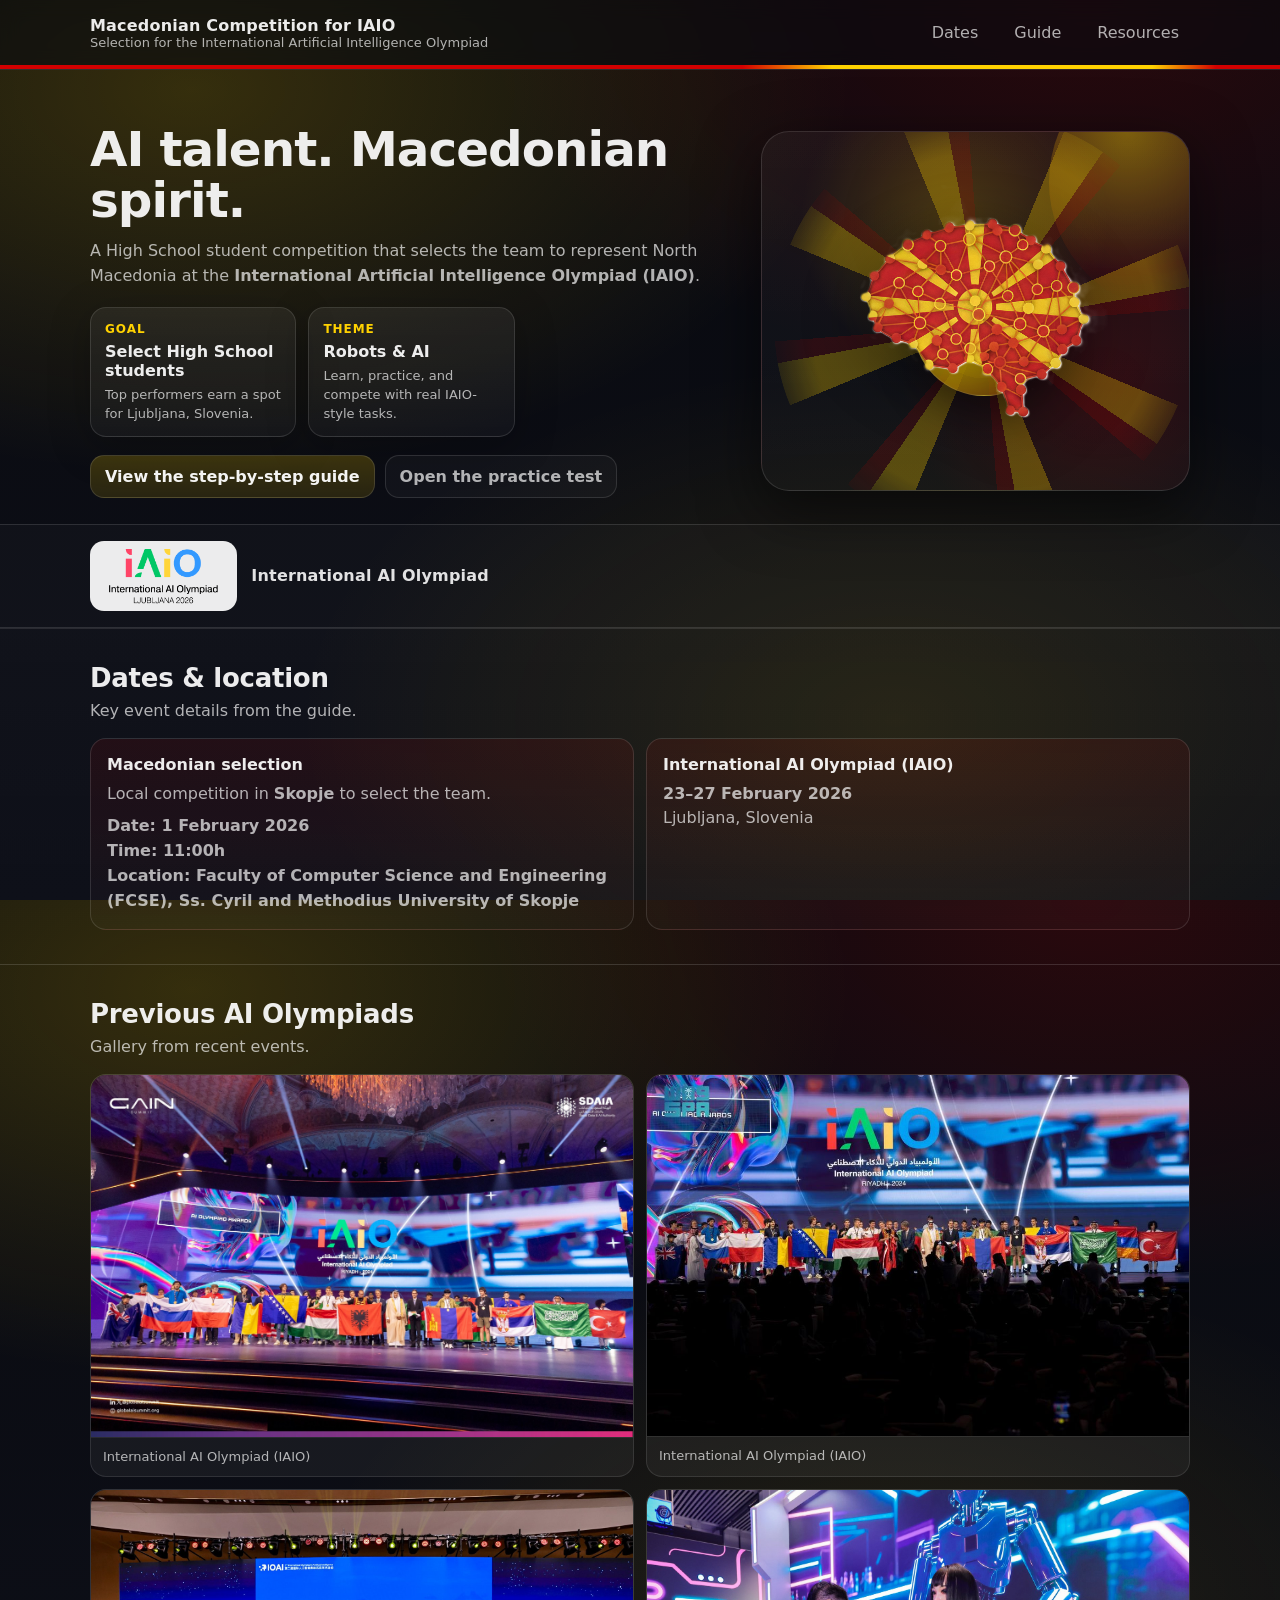
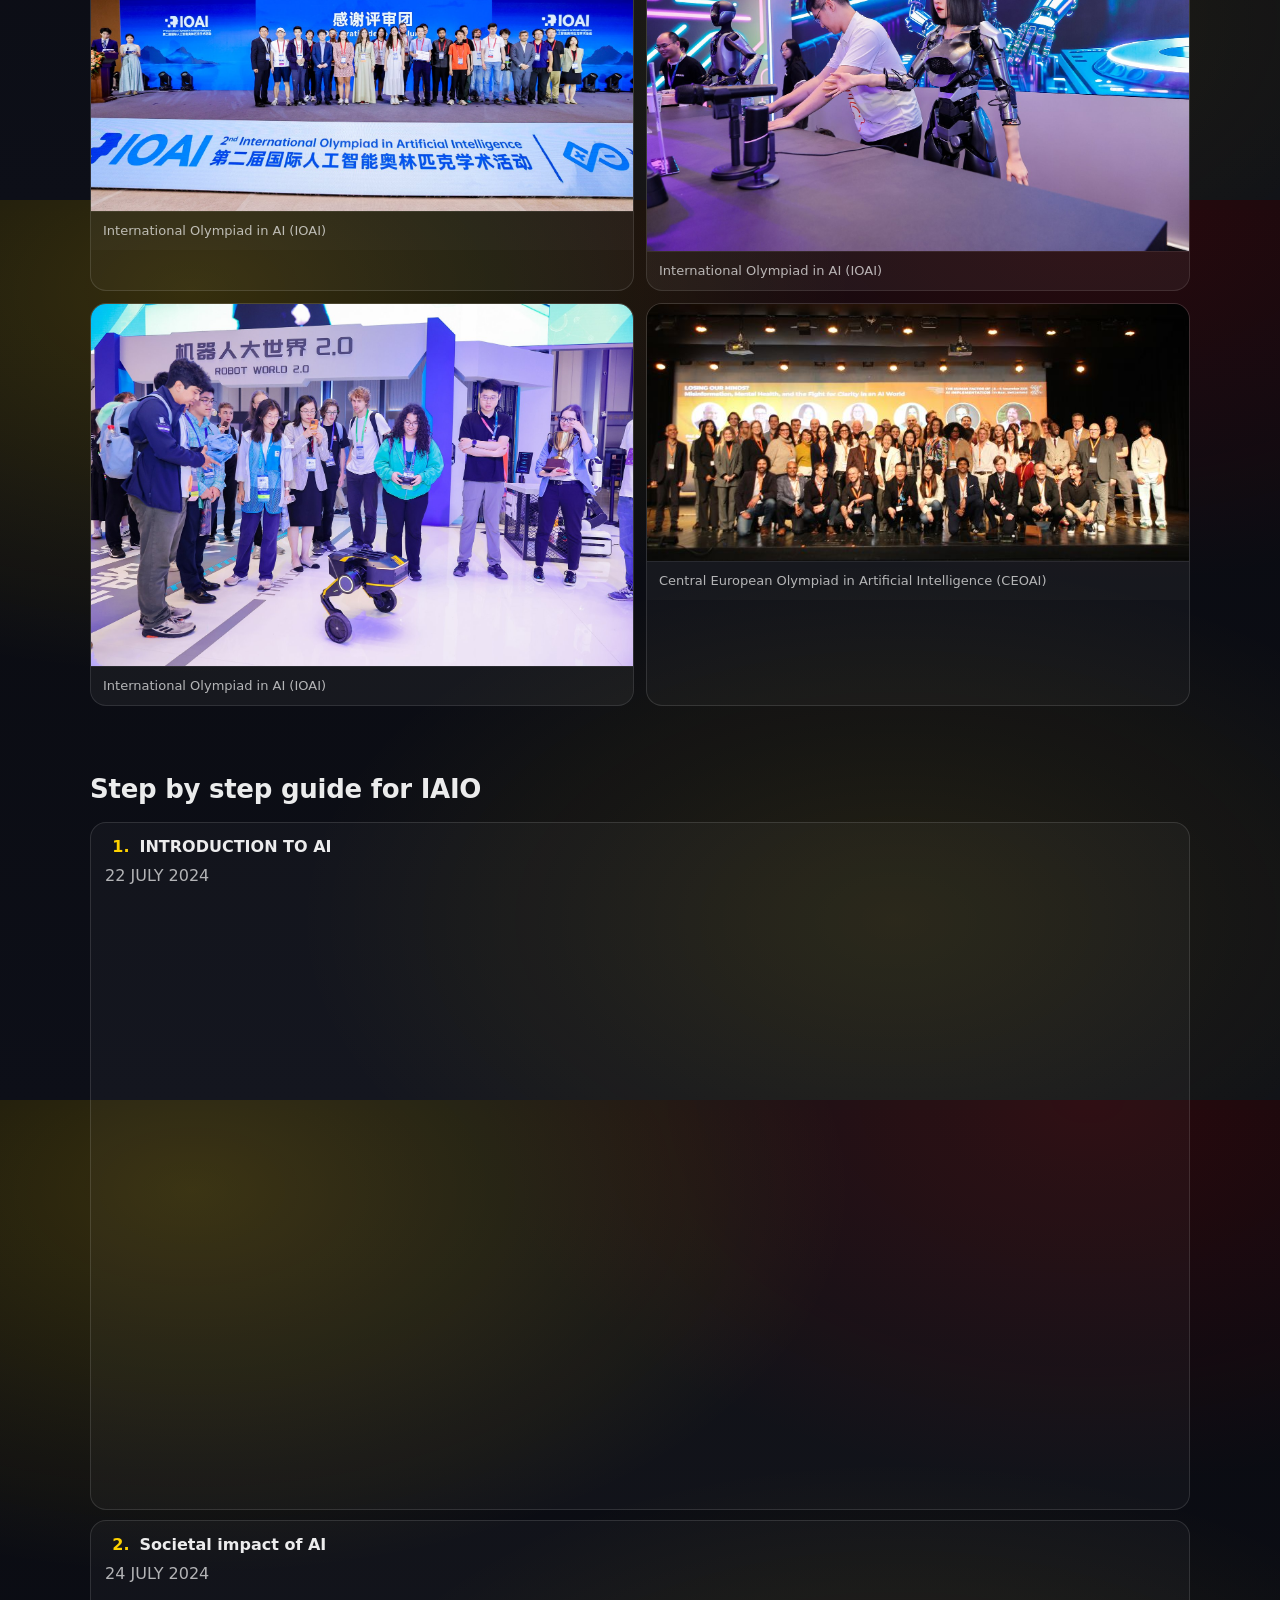
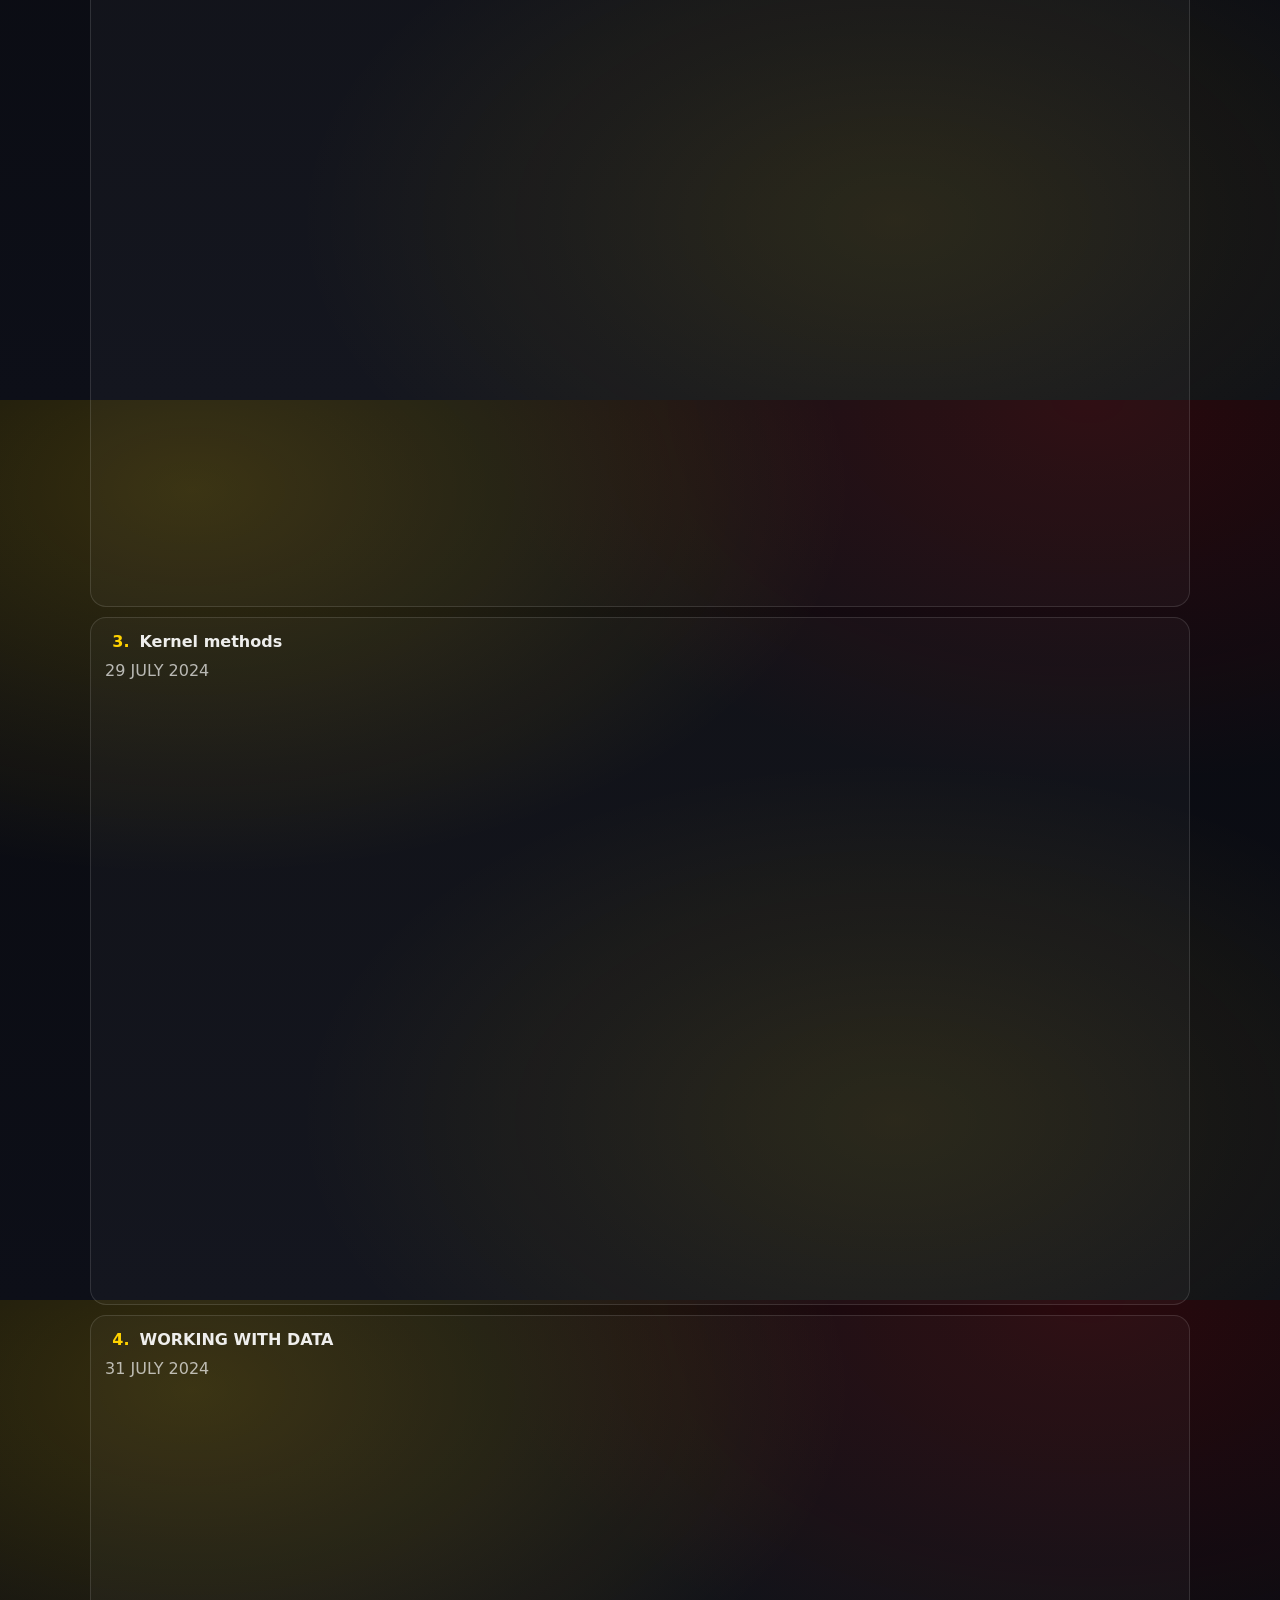
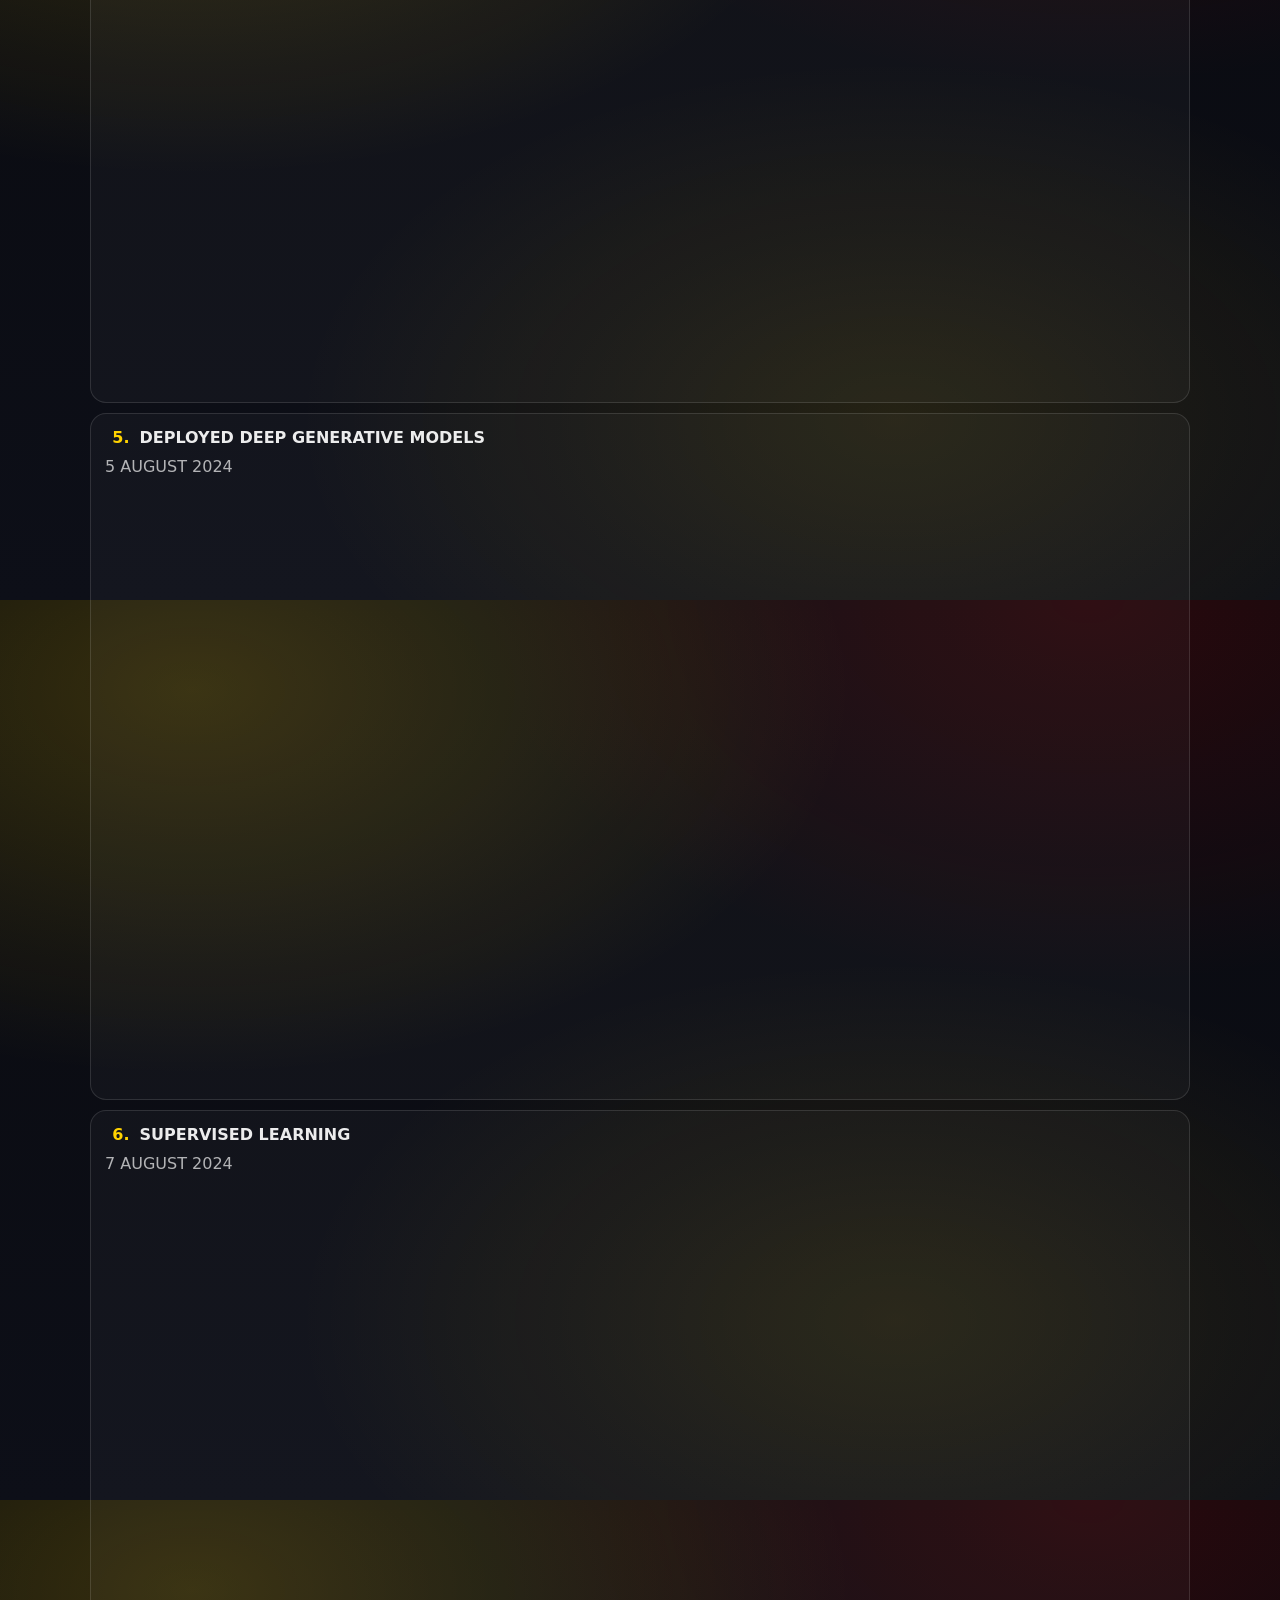
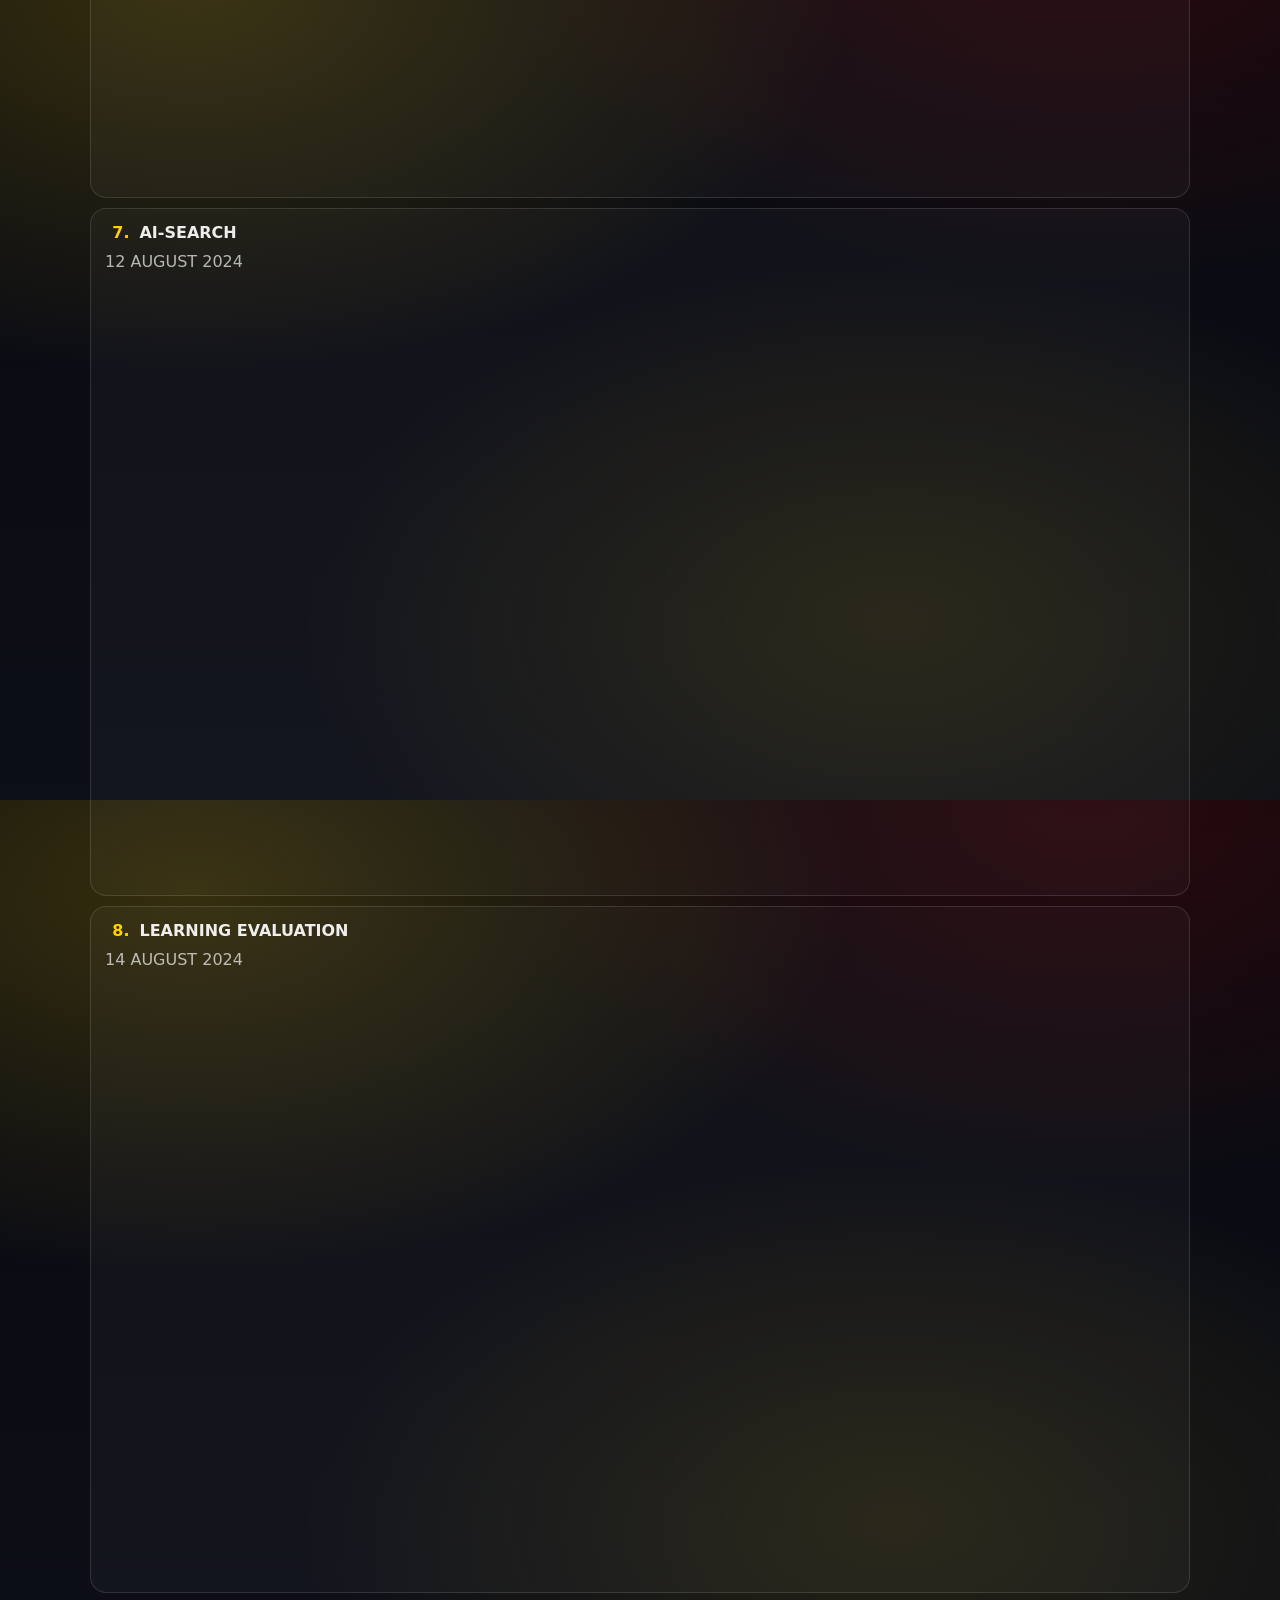
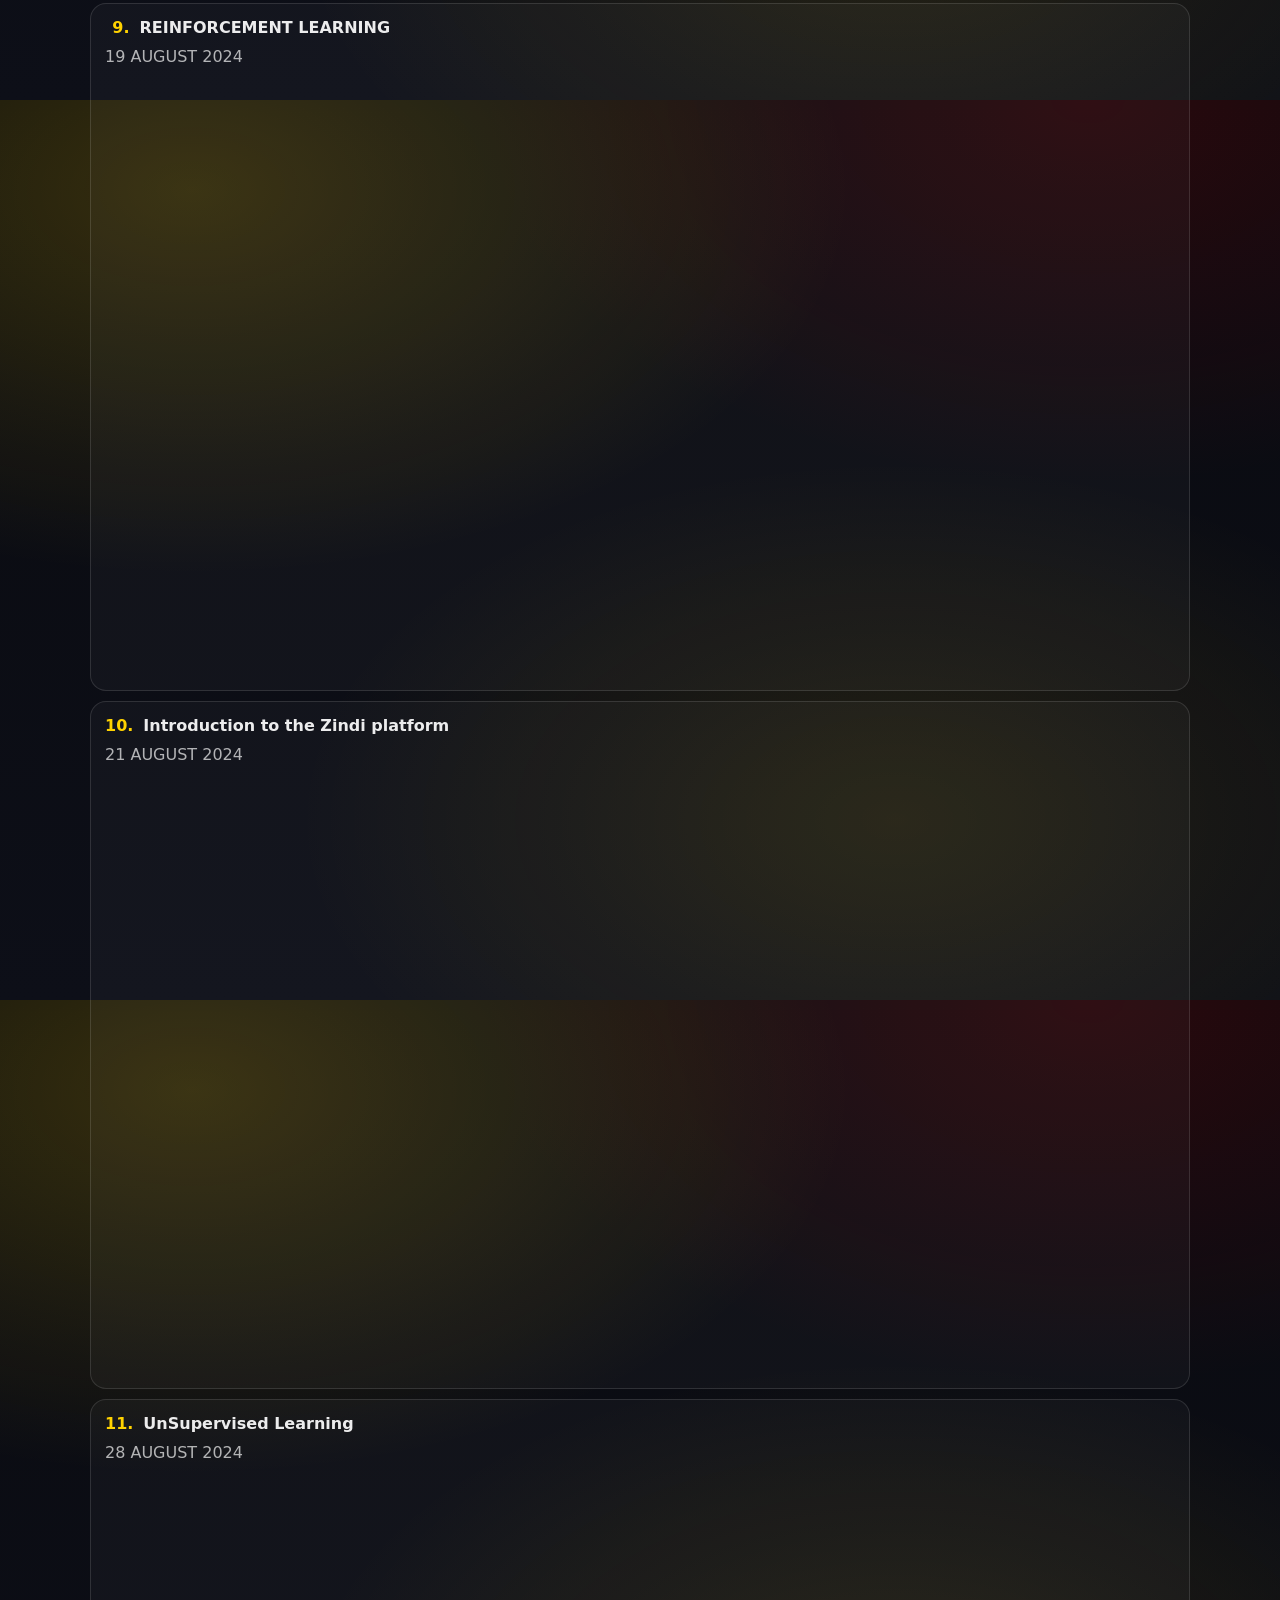
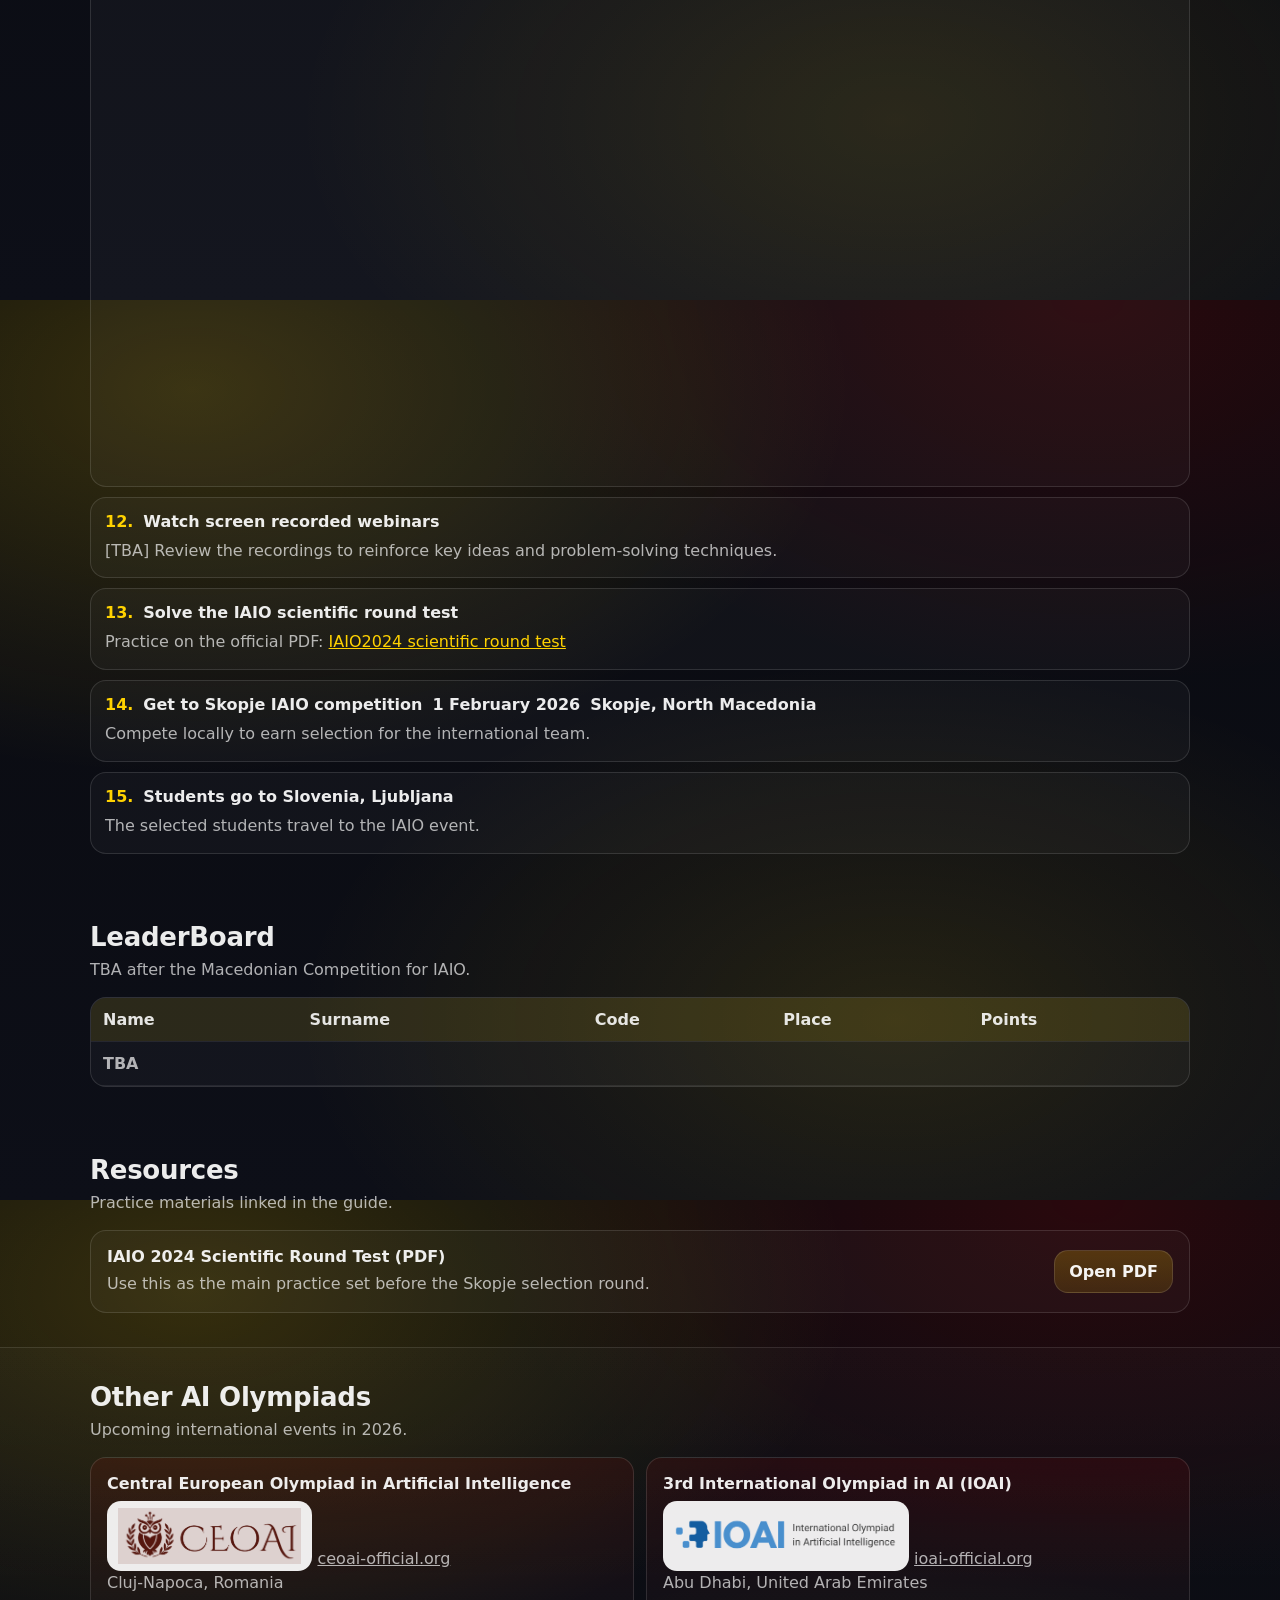
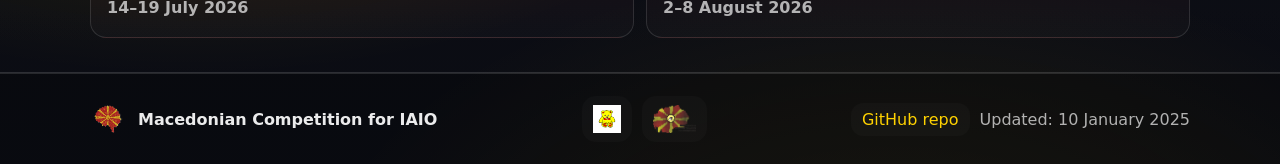
==== index.html @ e79265c3 "Dates updated" ====
<!doctype html>
<html lang="en">
<head>
  <meta charset="utf-8" />
  <meta name="viewport" content="width=device-width, initial-scale=1" />
  <meta name="theme-color" content="#d20000" />
  <title>Macedonian Competition for IAIO</title>
  <meta name="description" content="Macedonian Competition for IAIO — student selection for the International Artificial Intelligence Olympiad (IAIO)." />

  <link rel="icon" href="assets/img/logo.png" type="image/svg+xml" />
  <link rel="stylesheet" href="assets/css/styles.css" />
</head>
<body>
  <a class="skip" href="#main">Skip to content</a>
  <header class="site-header" role="banner">
    <div class="container header-inner">
      <div class="brand">
        <!-- <img class="brand-mark" src="assets/img/logo.png" alt="Macedonian Competition for IAIO logo" width="44" height="44" /> -->
        <div class="brand-text">
          <div class="brand-title">Macedonian Competition for IAIO</div>
          <div class="brand-subtitle">Selection for the International Artificial Intelligence Olympiad</div>
        </div>
      </div>

      <nav class="nav" aria-label="Primary">
        <a href="#dates">Dates</a>
        <a href="#guide">Guide</a>
        <a href="#resources">Resources</a>
      </nav>
    </div>
    <div class="flag-stripe" aria-hidden="true"></div>
  </header>

  <main id="main">
    <section class="hero" aria-label="Hero">
      <div class="container hero-grid">
        <div>
          <h1>AI talent. Macedonian spirit.</h1>
          <p class="lead">
            A High School student competition that selects the team to represent North Macedonia at the <strong>International Artificial Intelligence Olympiad (IAIO)</strong>.
          </p>

          <div class="hero-cards" role="list">
            <div class="card" role="listitem">
              <div class="card-kicker">Goal</div>
              <div class="card-title">Select High School students</div>
              <div class="card-text">Top performers earn a spot for Ljubljana, Slovenia.</div>
            </div>
            <div class="card" role="listitem">
              <div class="card-kicker">Theme</div>
              <div class="card-title">Robots & AI</div>
              <div class="card-text">Learn, practice, and compete with real IAIO-style tasks.</div>
            </div>
            <!-- <div class="card" role="listitem">
              <div class="card-kicker">Style</div>
              <div class="card-title">Macedonian colors</div>
              <div class="card-text">Red and gold visuals inspired by the national flag.</div>
            </div> -->
            
          </div>

          <div class="cta-row">
            <a class="btn" href="#guide">View the step-by-step guide</a>
            <a class="btn btn-ghost" href="#resources">Open the practice test</a>
          </div>
        </div>

        <div class="hero-visual" aria-hidden="true">
          <div class="orb"></div>
          <img class="hero-logo" src="assets/img/logo.png" alt="" width="100" height="100" loading="eager" decoding="async" />
          <div class="rays"></div>
        </div>
      </div>
    </section>

    <section class="iaio-strip" aria-label="International AI Olympiad">
      <div class="container iaio-strip-inner">
        <a class="iaio-strip-logo" href="https://www.iaio-official.org/" target="_blank" rel="noreferrer">
          <img src="assets/img/IAIO-2025-logo-divi.png" alt="International AI Olympiad (IAIO)" loading="lazy" decoding="async" />
        </a>
        <div class="iaio-strip-text">International AI Olympiad</div>
      </div>
    </section>

    <section id="dates" class="section alt" aria-label="Dates and location">
      <div class="container">
        <div class="section-head">
          <h2>Dates & location</h2>
          <p class="muted">Key event details from the guide.</p>
        </div>

        <div class="grid-2">
          <div class="panel">
            <div class="panel-title">Macedonian selection</div>
            <div class="panel-text">
              Local competition in <strong>Skopje</strong> to select the team.
              <div class="panel-text">
              <strong>Date: 1 February 2026</strong><br />
              <strong>Time: 11:00h </strong><br />
              <strong>Location:  Faculty of Computer Science and Engineering (FCSE), Ss. Cyril and Methodius University of Skopje</strong><br />
            </div>
            </div>
          </div>
            <div class="panel">
            <div class="panel-title">International AI Olympiad (IAIO)</div>
            <div class="panel-text">
              <strong>23–27 February 2026</strong><br />
              Ljubljana, Slovenia
            </div>
          </div>

          
        </div>
      </div>
    </section>

    <section id="previous-olympiads" class="section" aria-label="Previous AI Olympiads">
      <div class="container">
        <div class="section-head">
          <h2>Previous AI Olympiads</h2>
          <p class="muted">Gallery from recent events.</p>
        </div>

        <div class="gallery" aria-label="Previous AI Olympiads gallery">
          <figure class="gallery-item">
            <img class="gallery-img" src="assets/img/ioai-event.jpeg" alt="International AI Olympiad (IAIO)" loading="lazy" decoding="async" />
            <figcaption class="gallery-caption"></figcaption>
          </figure>
          <figure class="gallery-item">
            <img class="gallery-img" src="assets/img/ioai-event2.jpeg" alt="International AI Olympiad (IAIO)" loading="lazy" decoding="async" />
            <figcaption class="gallery-caption"></figcaption>
          </figure>
          <figure class="gallery-item">
            <img class="gallery-img" src="assets/img/IOAI-2-24.jpeg" alt="International Olympiad in AI (IOAI)" loading="lazy" decoding="async" />
            <figcaption class="gallery-caption"></figcaption>
          </figure>
          <figure class="gallery-item">
            <img class="gallery-img" src="assets/img/IOAI-3-24.jpeg" alt="International Olympiad in AI (IOAI)"  loading="lazy" decoding="async" />
            <figcaption class="gallery-caption"></figcaption>
          </figure>
           <figure class="gallery-item">
            <img class="gallery-img" src="assets/img/IOAI-4-24.jpeg" alt="International Olympiad in AI (IOAI)"  loading="lazy" decoding="async" />
            <figcaption class="gallery-caption"></figcaption>
          </figure>
           <figure class="gallery-item">
           <img class="gallery-img" src="assets/img/ceoai.jpeg" alt="Central European Olympiad in Artificial Intelligence (CEOAI)"  loading="lazy" decoding="async" />
           <figcaption class="gallery-caption"></figcaption>
          </figure>
        </div>
      </div>
    </section>

    <section id="guide" class="section" aria-label="Step by step guide">
      <div class="container">
        <div class="section-head">
          <h2>Step by step guide for IAIO</h2>
        </div>

        <ol class="steps">
          <li class="step">
            <div class="step-title">INTRODUCTION TO AI</div>
            <div class="step-text">22 JULY 2024</div>
            <iframe class="lazy-iframe" data-src="https://videolectures.net/embed/videos/AI_Olympiad_2024_habib_introduction_ai?part=1" title="INTRODUCTION TO AI (22 JULY 2024)" width="100%" frameborder="0" allowfullscreen loading="lazy" style="aspect-ratio:16/9"></iframe>
          </li>
          <li class="step">
            <div class="step-title">Societal impact of AI</div>
            <div class="step-text">24 JULY 2024</div>
            <iframe class="lazy-iframe" data-src="https://videolectures.net/embed/videos/AI_Olympiad_2024_hoque_impact_of_ai?part=1" title="Societal impact of AI (24 JULY 2024)" width="100%" frameborder="0" allowfullscreen loading="lazy" style="aspect-ratio:16/9"></iframe>
          </li>
          <li class="step">
            <div class="step-title">Kernel methods</div>
            <div class="step-text">29 JULY 2024</div>
            <iframe class="lazy-iframe" data-src="https://videolectures.net/embed/videos/AI_Olympiad_2024_shawe_taylor_kernel?part=1" title="Kernel methods (29 JULY 2024)" width="100%" frameborder="0" allowfullscreen loading="lazy" style="aspect-ratio:16/9"></iframe>
          </li>
          <li class="step">
            <div class="step-title">WORKING WITH DATA</div>
            <div class="step-text">31 JULY 2024</div>
            <iframe class="lazy-iframe" data-src="https://videolectures.net/embed/videos/AI_Olympiad_2024_alotaibi_data?part=1" title="WORKING WITH DATA (31 JULY 2024)" width="100%" frameborder="0" allowfullscreen loading="lazy" style="aspect-ratio:16/9"></iframe>
          </li>
          <li class="step">
            <div class="step-title">DEPLOYED DEEP GENERATIVE MODELS</div>
            <div class="step-text">5 AUGUST 2024</div>
            <iframe class="lazy-iframe" data-src="https://videolectures.net/embed/videos/AI_Olympiad_2024_alotaibi_deployed_models?part=1" title="DEPLOYED DEEP GENERATIVE MODELS (5 AUGUST 2024)" width="100%" frameborder="0" allowfullscreen loading="lazy" style="aspect-ratio:16/9"></iframe>
          </li>
          <li class="step">
            <div class="step-title">SUPERVISED LEARNING</div>
            <div class="step-text">7 AUGUST 2024</div>
            <iframe class="lazy-iframe" data-src="https://videolectures.net/embed/videos/AI_Olympiad_2024_nouf_supervised_learning?part=1" title="SUPERVISED LEARNING (7 AUGUST 2024)" width="100%" frameborder="0" allowfullscreen loading="lazy" style="aspect-ratio:16/9"></iframe>
          </li>
          <li class="step">
            <div class="step-title">AI-SEARCH</div>
            <div class="step-text">12 AUGUST 2024</div>
            <iframe class="lazy-iframe" data-src="https://videolectures.net/embed/videos/AI_Olympiad_2024_alhijailan_ai_search?part=1" title="AI-SEARCH (12 AUGUST 2024)" width="100%" frameborder="0" allowfullscreen loading="lazy" style="aspect-ratio:16/9"></iframe>
          </li>
          <li class="step">
            <div class="step-title">LEARNING EVALUATION</div>
            <div class="step-text">14 AUGUST 2024</div>
            <iframe class="lazy-iframe" data-src="https://videolectures.net/embed/videos/AI_Olympiad_2024_alhijailan_learning_evaluation?part=1" title="LEARNING EVALUATION (14 AUGUST 2024)" width="100%" frameborder="0" allowfullscreen loading="lazy" style="aspect-ratio:16/9"></iframe>
          </li>
          <li class="step">
            <div class="step-title">REINFORCEMENT LEARNING</div>
            <div class="step-text">19 AUGUST 2024</div>
            <iframe class="lazy-iframe" data-src="https://videolectures.net/embed/videos/AI_Olympiad_2024_degu_reinforcemen_learning?part=1" title="REINFORCEMENT LEARNING (19 AUGUST 2024)" width="100%" frameborder="0" allowfullscreen loading="lazy" style="aspect-ratio:16/9"></iframe>
          </li>
          <li class="step">
            <div class="step-title">Introduction to the Zindi platform</div>
            <div class="step-text">21 AUGUST 2024</div>
            <iframe class="lazy-iframe" data-src="https://videolectures.net/embed/videos/AI_Olympiad_2024_kennedy_kolesh_zindi?part=1" title="Introduction to the Zindi platform (21 AUGUST 2024)" width="100%" frameborder="0" allowfullscreen loading="lazy" style="aspect-ratio:16/9"></iframe>
          </li>
          <li class="step">
            <div class="step-title">UnSupervised Learning</div>
            <div class="step-text">28 AUGUST 2024</div>
            <iframe class="lazy-iframe" data-src="https://videolectures.net/embed/videos/AI_Olympiad_2024_kennedy_kolesh_zindi?part=1" title="UnSupervised Learning (28 AUGUST 2024)" width="100%" frameborder="0" allowfullscreen loading="lazy" style="aspect-ratio:16/9"></iframe>
          </li>
          <li class="step">
            <div class="step-title">Watch screen recorded webinars</div>
            <div class="step-text">[TBA] Review the recordings to reinforce key ideas and problem-solving techniques.</div>
          </li>
          <li class="step">
            <div class="step-title">Solve the IAIO scientific round test</div>
            <div class="step-text">
              Practice on the official PDF:
              <a href="https://www.iaio-official.org/wp-content/uploads/2025/11/IAIO2024_scientific_round_test.pdf" target="_blank" rel="noreferrer">IAIO2024 scientific round test</a>
            </div>
          </li>
          <li class="step">
            <div class="step-title">Get to Skopje IAIO competition  <strong>1 February 2026</strong> 
              Skopje, North Macedonia</div>
            <div class="step-text">Compete locally to earn selection for the international team.</div>
          </li>
          <li class="step">
            <div class="step-title">Students go to Slovenia, Ljubljana</div>
            <div class="step-text">The selected students travel to the IAIO event.</div>
          </li>
        </ol>
      </div>
    </section>

    <section id="leaderboard" class="section" aria-label="LeaderBoard">
      <div class="container">
        <div class="section-head">
          <h2>LeaderBoard</h2>
          <p class="muted">TBA after the Macedonian Competition for IAIO.</p>
        </div>

        <div class="leaderboard">
          <table class="leaderboard-table">
            <thead>
              <tr>
                <th scope="col">Name</th>
                <th scope="col">Surname</th>
                <th scope="col">Code</th>
                <th scope="col">Place</th>
                <th scope="col">Points</th>
              </tr>
            </thead>
            <tbody>
              <tr>
                <td colspan="5" class="leaderboard-tba">TBA</td>
              </tr>
            </tbody>
          </table>
        </div>
      </div>
    </section>

    <section id="resources" class="section" aria-label="Resources">
      <div class="container">
        <div class="section-head">
          <h2>Resources</h2>
          <p class="muted">Practice materials linked in the guide.</p>
        </div>

        <div class="resource">
          <div class="resource-left">
            <div class="resource-title">IAIO 2024 Scientific Round Test (PDF)</div>
            <div class="resource-text">Use this as the main practice set before the Skopje selection round.</div>
          </div>
          <div class="resource-right">
            <a class="btn" href="https://www.iaio-official.org/wp-content/uploads/2025/11/IAIO2024_scientific_round_test.pdf" target="_blank" rel="noreferrer">Open PDF</a>
          </div>
        </div>
      </div>
    </section>

    <section id="other-olympiads" class="section alt" aria-label="Other AI Olympiads">
      <div class="container">
        <div class="section-head">
          <h2>Other AI Olympiads</h2>
          <p class="muted">Upcoming international events in 2026.</p>
        </div>

        <div class="grid-2">
          <div class="panel">
            <div class="panel-title">Central European Olympiad in Artificial Intelligence</div>
            <div class="panel-text">
              <a class="iaio-strip-logo" href="https://ceoai-official.org/" target="_blank" rel="noreferrer">
                <img src="assets/img/ceoai-logo.png" alt="Central European Olympiad in Artificial Intelligence (CEOAI)" loading="lazy" decoding="async" />
              </a>
              <a href="https://ceoai-official.org/" target="_blank" rel="noreferrer">ceoai-official.org</a><br />
              Cluj-Napoca, Romania<br />
              <strong>14–19 July 2026</strong>
            </div>
          </div>

          <div class="panel">
            <div class="panel-title">3rd International Olympiad in AI (IOAI)</div>
            <div class="panel-text">
              <a class="iaio-strip-logo" href="https://ioai-official.org/" target="_blank" rel="noreferrer">
                <img src="assets/img/IOAI-logo.png" alt="International Olympiad in AI (IOAI)" loading="lazy" decoding="async" />
              </a>
              <a href="https://ioai-official.org/" target="_blank" rel="noreferrer">ioai-official.org</a><br />
              Abu Dhabi, United Arab Emirates<br />
              <strong>2–8 August 2026</strong>
            </div>
          </div>
        </div>
      </div>
    </section>
  </main>

  <footer class="footer">
    <div class="container footer-inner">
      <div class="footer-left">
        <img class="footer-mark" src="assets/img/logo.png" alt="" width="36" height="36" />
        <div>
          <div class="footer-title">Macedonian Competition for IAIO</div>
        </div>
      </div>
      <div class="footer-logos" aria-label="Partners">
        <a class="footer-logo" href="https://mendo.mk/Welcome.do" target="_blank" rel="noreferrer">
          <img src="assets/img/mendo.png" alt="MENDO" loading="lazy" decoding="async" />
        </a>
        <a class="footer-logo" href="https://cs.org.mk/" target="_blank" rel="noreferrer">
          <img src="assets/img/zim.png" alt="ZIM" loading="lazy" decoding="async" />
        </a>
      </div>
      <div class="footer-right">
        <a class="footer-link" href="https://github.com/dimitarmileski/MIG-AI-O" target="_blank" rel="noreferrer">GitHub repo</a>
        <span class="muted">Updated: 10 January 2025</span>
      </div>
    </div>
  </footer>

  <script>
    (() => {
      const lazyIframes = Array.from(document.querySelectorAll('iframe.lazy-iframe[data-src]'));

      if (lazyIframes.length > 0) {
        const loadIframe = (iframe) => {
          if (!iframe || iframe.dataset.loaded === '1') return;
          const src = iframe.dataset.src;
          if (!src) return;
          iframe.src = src;
          iframe.dataset.loaded = '1';
        };

        if ('IntersectionObserver' in window) {
          const observer = new IntersectionObserver((entries, obs) => {
            for (const entry of entries) {
              if (!entry.isIntersecting) continue;
              const iframe = entry.target;
              loadIframe(iframe);
              obs.unobserve(iframe);
            }
          }, {
            root: null,
            rootMargin: '200px 0px',
            threshold: 0.01
          });

          lazyIframes.forEach((iframe) => observer.observe(iframe));
        } else {
          lazyIframes.forEach(loadIframe);
        }
      }

      const galleryFigures = Array.from(document.querySelectorAll('.gallery-item'));
      for (const figure of galleryFigures) {
        const img = figure.querySelector('img');
        if (!img) continue;

        let caption = figure.querySelector('figcaption');
        if (!caption) {
          caption = document.createElement('figcaption');
          caption.className = 'gallery-caption';
          figure.appendChild(caption);
        }

        const text = (img.getAttribute('alt') || '').trim();
        caption.textContent = text;
        if (!text) caption.style.display = 'none';
      }
    })();
  </script>
</body>
</html>
---- assets/css/styles.css ----
:root{
  --bg: #090a0f;
  --bg2: #0d0f18;
  --surface: rgba(255,255,255,.06);
  --surface2: rgba(255,255,255,.09);
  --text: rgba(255,255,255,.92);
  --muted: rgba(255,255,255,.68);
  --mk-red: #d20000;
  --mk-gold: #ffd200;
  --border: rgba(255,255,255,.12);
  --focus: rgba(255, 210, 0, .55);
  --radius: 16px;
  --shadow: 0 18px 60px rgba(0,0,0,.55);
}

*{ box-sizing:border-box; }
html,body{ height:100%; }
body{
  margin:0;
  font-family: ui-sans-serif, system-ui, -apple-system, Segoe UI, Roboto, Arial, "Noto Sans", "Liberation Sans", sans-serif;
  color: var(--text);
  background:
    radial-gradient(1200px 700px at 15% 10%, rgba(255,210,0,.18), transparent 55%),
    radial-gradient(1100px 700px at 85% 0%, rgba(210,0,0,.16), transparent 55%),
    radial-gradient(1000px 600px at 70% 80%, rgba(255,210,0,.10), transparent 60%),
    linear-gradient(180deg, var(--bg), var(--bg2));
}

a{ color: inherit; }
a:focus-visible, button:focus-visible{ outline: 3px solid var(--focus); outline-offset: 3px; border-radius: 10px; }

.skip{
  position:absolute;
  left:-9999px;
  top:auto;
  width:1px;
  height:1px;
  overflow:hidden;
}
.skip:focus{
  left: 16px;
  top: 16px;
  width:auto;
  height:auto;
  padding: 10px 12px;
  background: rgba(0,0,0,.7);
  border: 1px solid var(--border);
  border-radius: 12px;
  z-index: 10;
}

.container{
  width: min(1100px, calc(100% - 40px));
  margin: 0 auto;
}

.site-header{
  position: sticky;
  top: 0;
  z-index: 50;
  backdrop-filter: blur(10px);
  background: rgba(9,10,15,.6);
  border-bottom: 1px solid var(--border);
}

.header-inner{
  display:flex;
  align-items:center;
  justify-content: space-between;
  padding: 14px 0;
  gap: 16px;
}

.brand{ display:flex; align-items:center; gap: 12px; min-width: 220px; }
.brand-mark{ width:44px; height:44px; }
.brand-title{ font-weight: 800; letter-spacing: .2px; }
.brand-subtitle{ color: var(--muted); font-size: 13px; }

.nav{ display:flex; gap: 14px; }
.nav a{
  text-decoration: none;
  color: var(--muted);
  padding: 8px 10px;
  border-radius: 12px;
  border: 1px solid transparent;
}
.nav a:hover{ color: var(--text); border-color: var(--border); background: rgba(255,255,255,.03); }

.flag-stripe{
  height: 4px;
  background:
    linear-gradient(90deg,
      var(--mk-red) 0%, var(--mk-red) 58%,
      var(--mk-gold) 65%, var(--mk-gold) 90%,
      var(--mk-red) 95%, var(--mk-red) 100%
    );
}

.hero{
  padding: 54px 0 26px;
}

.iaio-strip{
  padding: 16px 0;
  border-top: 1px solid var(--border);
  border-bottom: 1px solid var(--border);
  background: rgba(255,255,255,.02);
}

.iaio-strip-inner{
  display:flex;
  align-items:center;
  justify-content:flex-start;
  gap: 14px;
}

.iaio-strip-logo{
  display:inline-flex;
  align-items:center;
  justify-content:center;
  padding: 6px 10px;
  border-radius: 14px;
  border: 1px solid transparent;
  background: rgba(255,255,255,.92);
}
.iaio-strip-logo:hover{ border-color: var(--border); background: rgba(255,255,255,.96); }
.iaio-strip-logo img{ height: 56px; width: auto; display:block; }

.iaio-strip-text{
  font-weight: 900;
  letter-spacing: .2px;
  color: rgba(255,255,255,.88);
}

.hero-grid{
  display:grid;
  grid-template-columns: 1.2fr .8fr;
  gap: 28px;
  align-items: center;
}

h1{
  margin: 0 0 12px;
  font-size: clamp(30px, 3vw + 10px, 54px);
  line-height: 1.05;
  letter-spacing: -0.02em;
}

.lead{
  margin: 0 0 18px;
  color: var(--muted);
  font-size: 16px;
  line-height: 1.6;
}

.hero-cards{
  display:grid;
  grid-template-columns: repeat(3, minmax(0, 1fr));
  gap: 12px;
  margin: 18px 0;
}

.card{
  padding: 14px 14px 12px;
  border-radius: var(--radius);
  border: 1px solid var(--border);
  background: linear-gradient(180deg, rgba(255,255,255,.06), rgba(255,255,255,.03));
  box-shadow: 0 10px 40px rgba(0,0,0,.25);
}

.card-kicker{ color: var(--mk-gold); font-weight: 700; font-size: 12px; letter-spacing: .08em; text-transform: uppercase; }
.card-title{ font-weight: 800; margin-top: 6px; }
.card-text{ color: var(--muted); margin-top: 6px; font-size: 13px; line-height: 1.45; }

.cta-row{ display:flex; gap: 10px; flex-wrap: wrap; margin-top: 12px; }
.btn{
  display:inline-flex;
  align-items:center;
  justify-content:center;
  padding: 11px 14px;
  border-radius: 14px;
  text-decoration:none;
  font-weight: 750;
  border: 1px solid rgba(255,255,255,.12);
  background: linear-gradient(180deg, rgba(255,210,0,.20), rgba(255,210,0,.12));
  color: rgba(255,255,255,.95);
}
.btn:hover{ border-color: rgba(255,210,0,.35); box-shadow: 0 12px 30px rgba(255,210,0,.12); }
.btn-ghost{
  background: rgba(255,255,255,.03);
  color: var(--muted);
}
.btn-ghost:hover{ color: var(--text); border-color: var(--border); box-shadow: none; }

.section{ padding: 34px 0; }
.section.alt{
  background: linear-gradient(180deg, rgba(255,255,255,.02), rgba(255,255,255,.00));
  border-top: 1px solid var(--border);
  border-bottom: 1px solid var(--border);
}

.section-head h2{ margin:0; font-size: 26px; letter-spacing: -.01em; }
.section-head p{ margin: 8px 0 0; }
.muted{ color: var(--muted); }

.steps{
  list-style: none;
  counter-reset: step;
  padding: 0;
  margin: 18px 0 0;
  display: grid;
  gap: 10px;
}

.step{
  counter-increment: step;
  padding: 14px 14px;
  border-radius: var(--radius);
  border: 1px solid var(--border);
  background: rgba(255,255,255,.03);
}

.step-title{
  font-weight: 800;
  display:flex;
  align-items:center;
  gap: 10px;
}
.step-title::before{
  content: counter(step) ".";
  font-weight: 900;
  color: var(--mk-gold);
  min-width: 2.2ch;
  text-align: right;
}

.step-text{ margin-top: 8px; color: var(--muted); line-height: 1.55; }
.step-text a{ color: var(--mk-gold); }
.step-text a:hover{ filter: brightness(1.05); }

.grid-2{ display:grid; grid-template-columns: 1fr 1fr; gap: 12px; margin-top: 18px; }
.panel{
  padding: 16px;
  border-radius: var(--radius);
  border: 1px solid var(--border);
  background: linear-gradient(180deg, rgba(210,0,0,.10), rgba(255,255,255,.02));
}
.panel-title{ font-weight: 900; }
.panel-text{ color: var(--muted); margin-top: 8px; line-height: 1.55; }

.resource{
  margin-top: 18px;
  padding: 16px;
  border-radius: var(--radius);
  border: 1px solid var(--border);
  background: rgba(255,255,255,.03);
  display:flex;
  align-items:center;
  justify-content: space-between;
  gap: 14px;
}
.resource-title{ font-weight: 900; }
.resource-text{ color: var(--muted); margin-top: 6px; line-height: 1.5; }

.gallery{
  margin-top: 18px;
  display: grid;
  grid-template-columns: repeat(2, minmax(0, 1fr));
  gap: 12px;
}

.gallery-item{
  margin: 0;
  border-radius: var(--radius);
  border: 1px solid var(--border);
  background: rgba(255,255,255,.03);
  overflow: hidden;
}

.gallery-img{
  display: block;
  width: 100%;
  height: auto;
}

.gallery-caption{
  padding: 10px 12px;
  color: var(--muted);
  font-size: 13px;
  line-height: 1.4;
  border-top: 1px solid rgba(255,255,255,.08);
  background: rgba(255,255,255,.02);
}

.leaderboard{
  margin-top: 18px;
  border-radius: var(--radius);
  border: 1px solid var(--border);
  background: rgba(255,255,255,.03);
  overflow: hidden;
}

.leaderboard-table{
  width: 100%;
  border-collapse: collapse;
}

.leaderboard-table th,
.leaderboard-table td{
  padding: 12px 12px;
  border-bottom: 1px solid rgba(255,255,255,.08);
  text-align: left;
  vertical-align: middle;
}

.leaderboard-table thead th{
  background: rgba(255,210,0,.10);
  color: rgba(255,255,255,.88);
  font-weight: 900;
}

.leaderboard-table tbody td{ color: var(--muted); }

.leaderboard-tba{
  text-align: center;
  color: var(--muted);
  font-weight: 800;
}

.footer{
  padding: 22px 0;
  border-top: 1px solid var(--border);
  background: rgba(0,0,0,.25);
}
.footer-inner{ display:flex; align-items:center; justify-content: space-between; gap: 14px; }
.footer-left{ display:flex; align-items:center; gap: 12px; }
.footer-right{ display:flex; align-items:center; gap: 10px; }
.footer-title{ font-weight: 900; }
.footer-text{ color: var(--muted); font-size: 13px; }
.footer-mark{ opacity: .92; }

.footer-link{
  color: var(--mk-gold);
  text-decoration: none;
  padding: 6px 10px;
  border-radius: 12px;
  border: 1px solid transparent;
  background: rgba(255,255,255,.02);
}
.footer-link:hover{ border-color: var(--border); background: rgba(255,255,255,.03); }

.footer-logos{ display:flex; align-items:center; gap: 10px; }
.footer-logo{
  display:inline-flex;
  align-items:center;
  justify-content:center;
  padding: 8px 10px;
  border-radius: 14px;
  border: 1px solid transparent;
  background: rgba(255,255,255,.02);
}
.footer-logo:hover{ border-color: var(--border); background: rgba(255,255,255,.03); }
.footer-logo img{ height: 28px; width: auto; display:block; filter: brightness(1.02); }

/* Robot/AI visual */
.hero-visual{
  position: relative;
  border-radius: 28px;
  border: 1px solid var(--border);
  background:
    radial-gradient(220px 220px at 45% 25%, rgba(255,210,0,.20), transparent 70%),
    radial-gradient(280px 240px at 80% 70%, rgba(210,0,0,.18), transparent 72%),
    linear-gradient(180deg, rgba(255,255,255,.04), rgba(255,255,255,.02));
  min-height: 360px;
  box-shadow: var(--shadow);
  overflow:hidden;
}

.hero-logo{
  position:absolute;
  left: 50%;
  top: 52%;
  transform: translate(-50%, -50%);
  width: min(72%, 320px);
  height: auto;
  filter: drop-shadow(0 18px 36px rgba(0,0,0,.45));
  opacity: .96;
  z-index: 2;
}

.orb{
  position:absolute;
  inset: -80px -120px auto auto;
  width: 260px;
  height: 260px;
  border-radius: 999px;
  background: radial-gradient(circle at 30% 30%, rgba(255,210,0,.40), rgba(210,0,0,.08) 55%, transparent 65%);
  filter: blur(.2px);
  z-index: 0;
}

.rays{
  position:absolute;
  left: 52%;
  top: 54%;
  width: 420px;
  height: 420px;
  transform: translate(-50%, -50%);
  border-radius: 999px;
  z-index: 1;
  /* 8-ray sun (45° repeat) */
  background: repeating-conic-gradient(
    from -22.5deg,
    rgba(255,210,0,.34) 0deg 12deg,
    rgba(210,0,0,.18) 12deg 18deg,
    transparent 18deg 45deg
  );
  mask-image: radial-gradient(circle at center, rgba(0,0,0,1) 0% 18%, rgba(0,0,0,.95) 18% 58%, rgba(0,0,0,0) 78%);
  opacity: .9;
}

.rays::before{
  content: "";
  position: absolute;
  left: 50%;
  top: 50%;
  transform: translate(-50%, -50%);
  width: 140px;
  height: 140px;
  border-radius: 999px;
  background: radial-gradient(circle at 35% 35%, rgba(255,255,255,.85), rgba(255,210,0,.95) 45%, rgba(210,0,0,.25) 100%);
  box-shadow: 0 18px 44px rgba(0,0,0,.35);
  border: 1px solid rgba(255,255,255,.16);
}


@media (max-width: 980px){
  .hero-grid{ grid-template-columns: 1fr; }
  .hero-visual{ min-height: 320px; }
  .hero-cards{ grid-template-columns: 1fr; }
  .grid-2{ grid-template-columns: 1fr; }
  .gallery{ grid-template-columns: 1fr; }
  .footer-inner{ flex-wrap: wrap; }
}

@media (prefers-reduced-motion: reduce){
  *{ scroll-behavior: auto !important; }
}
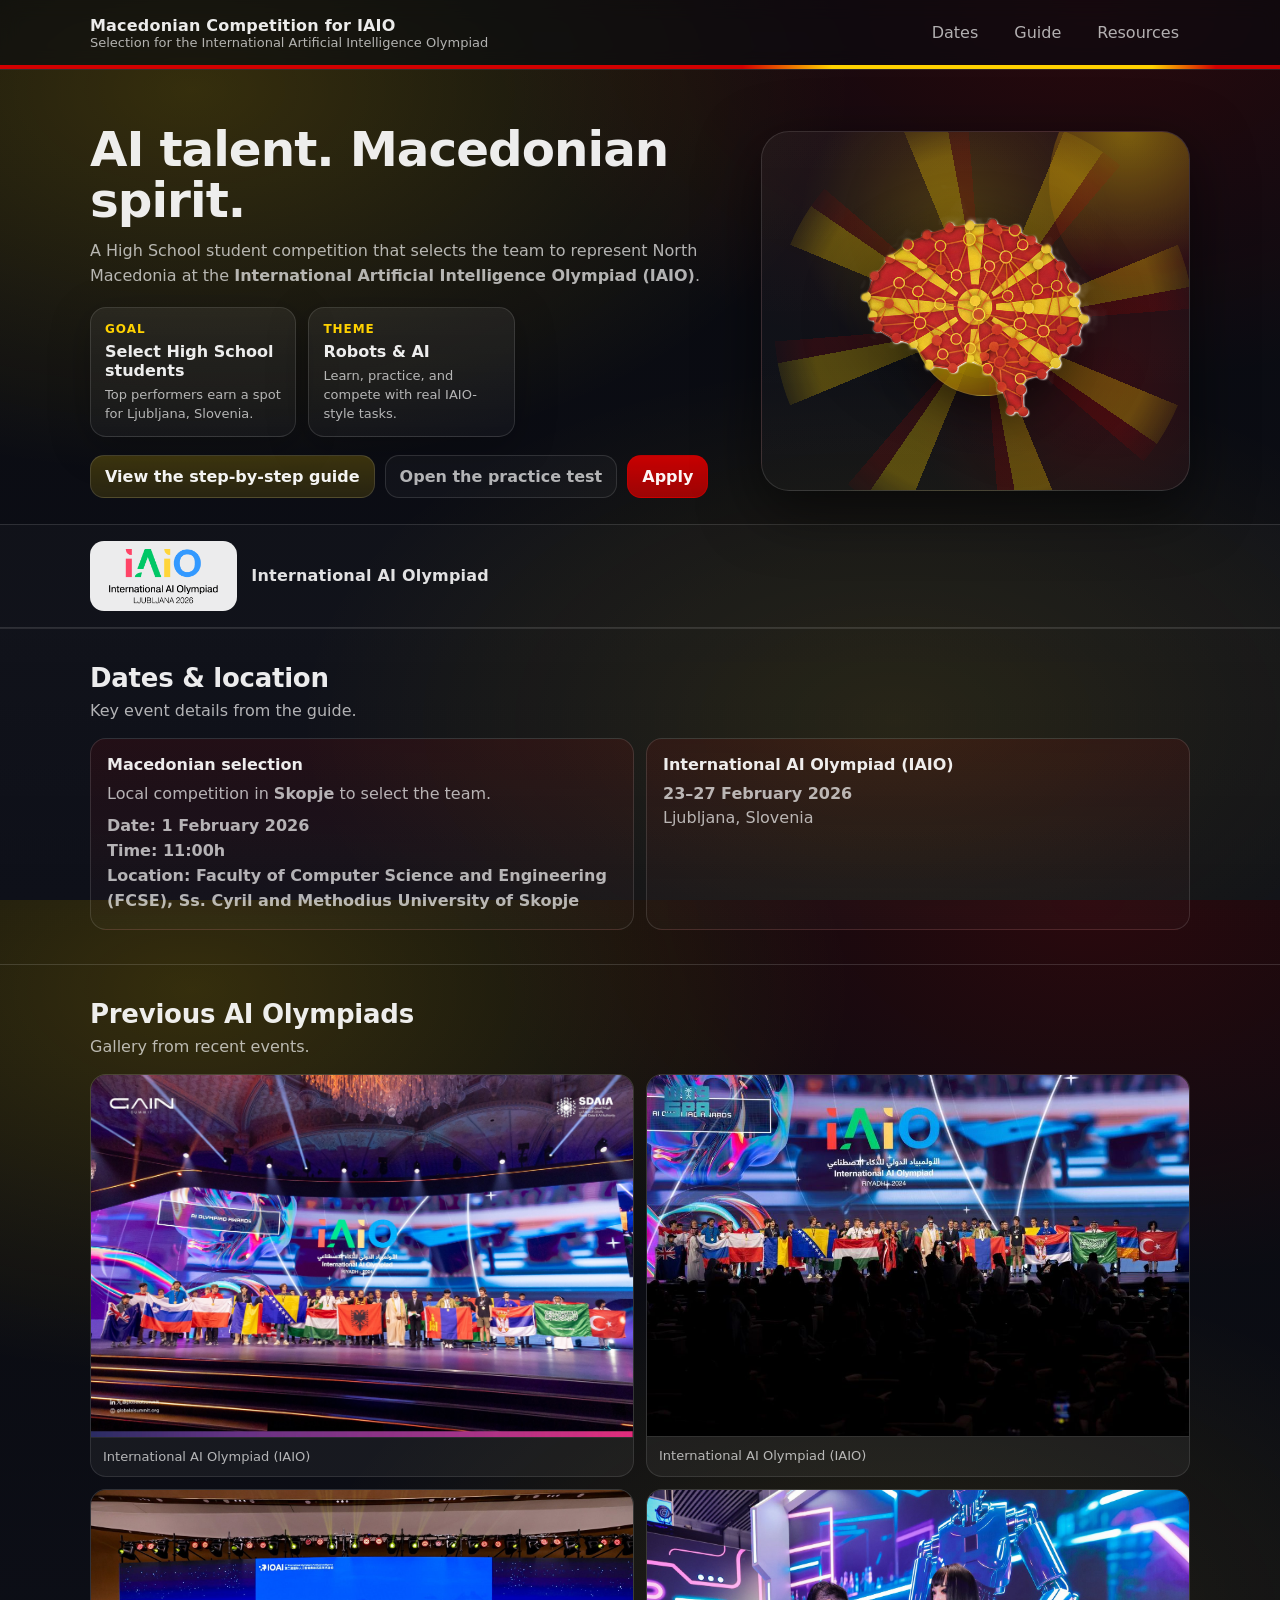
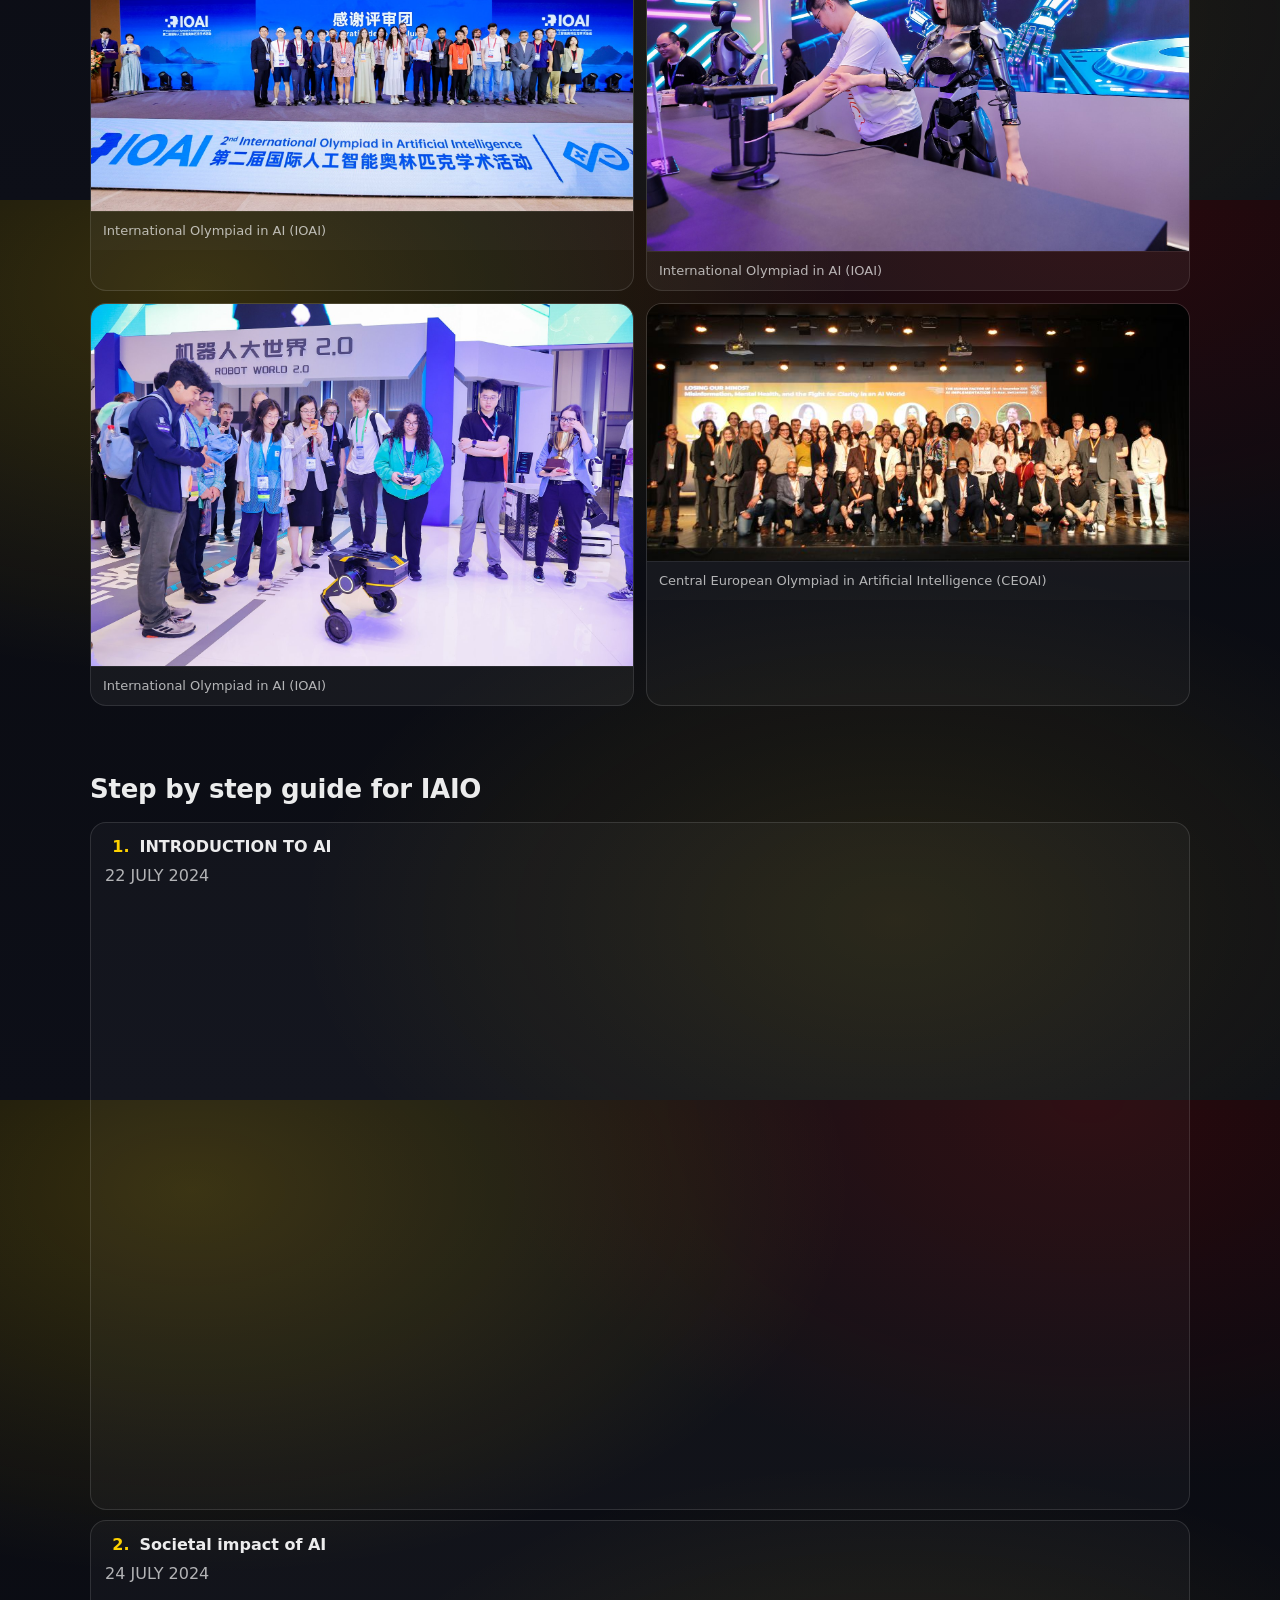
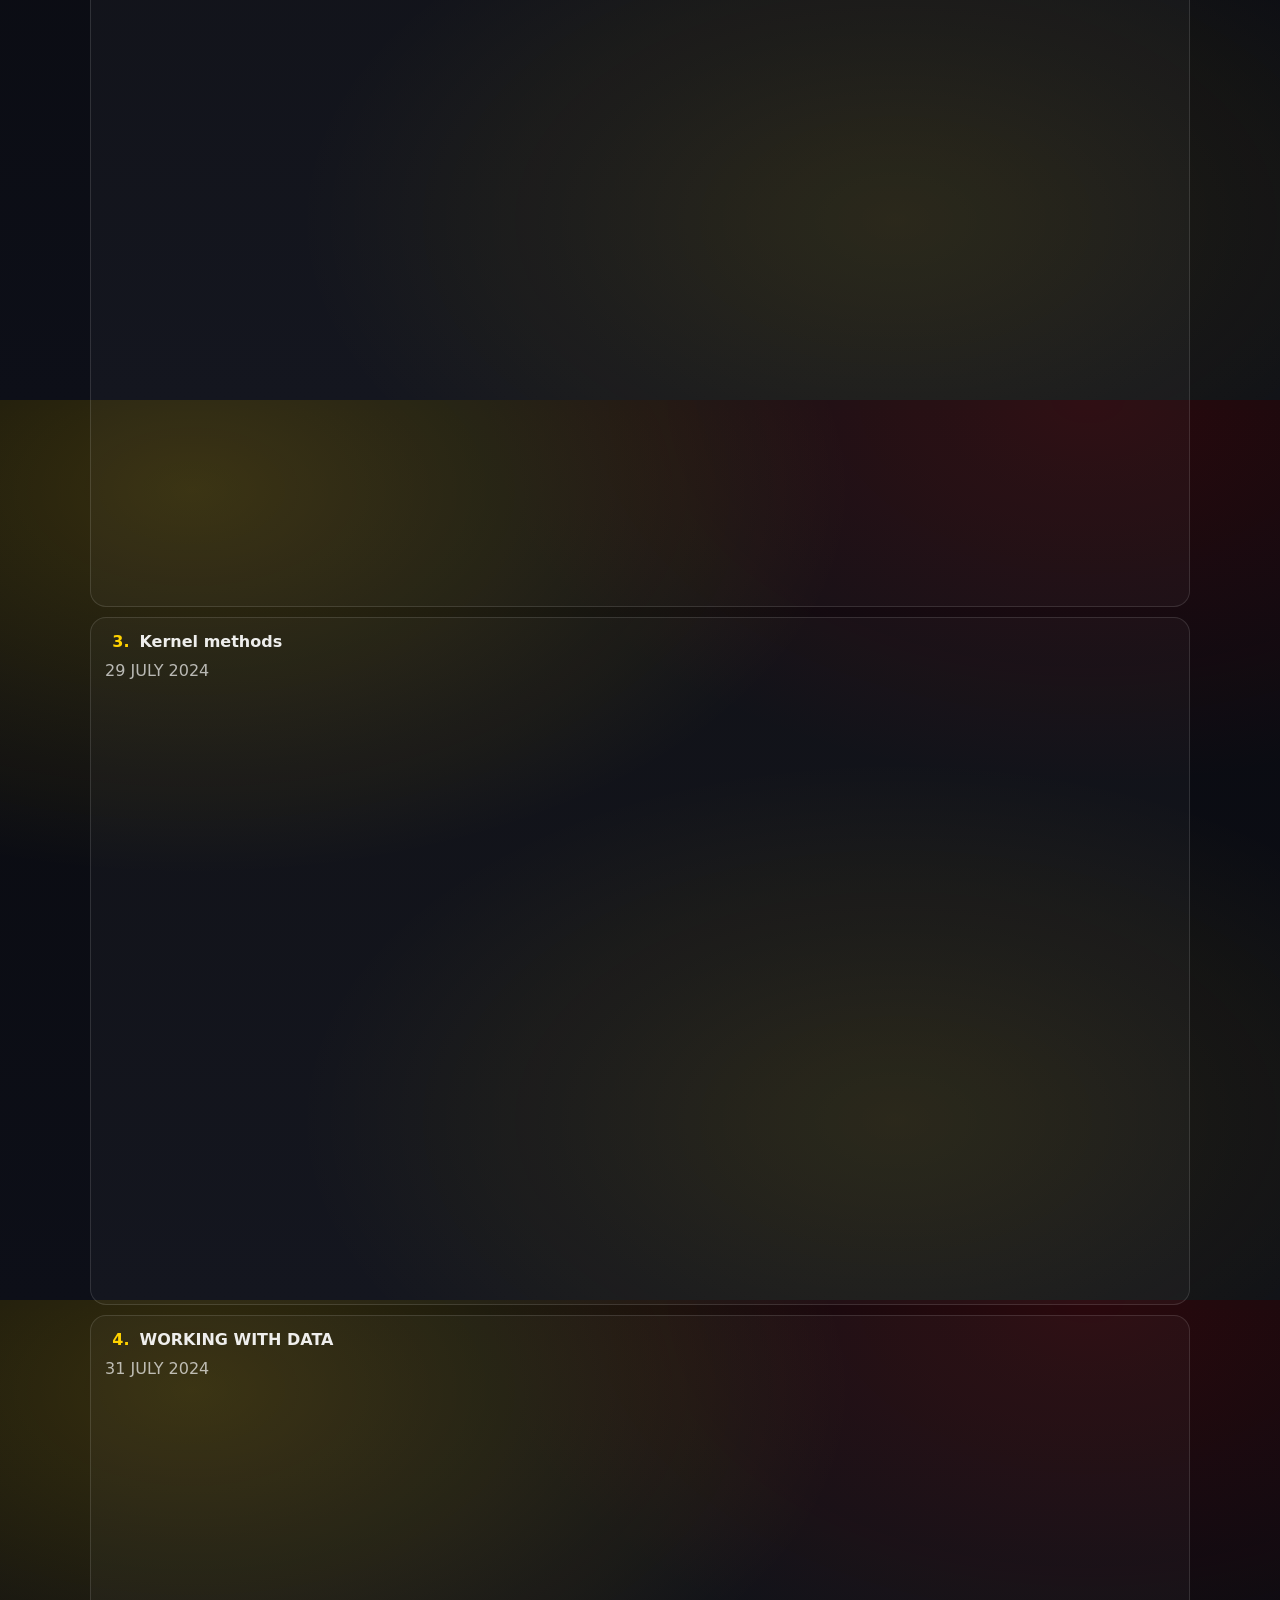
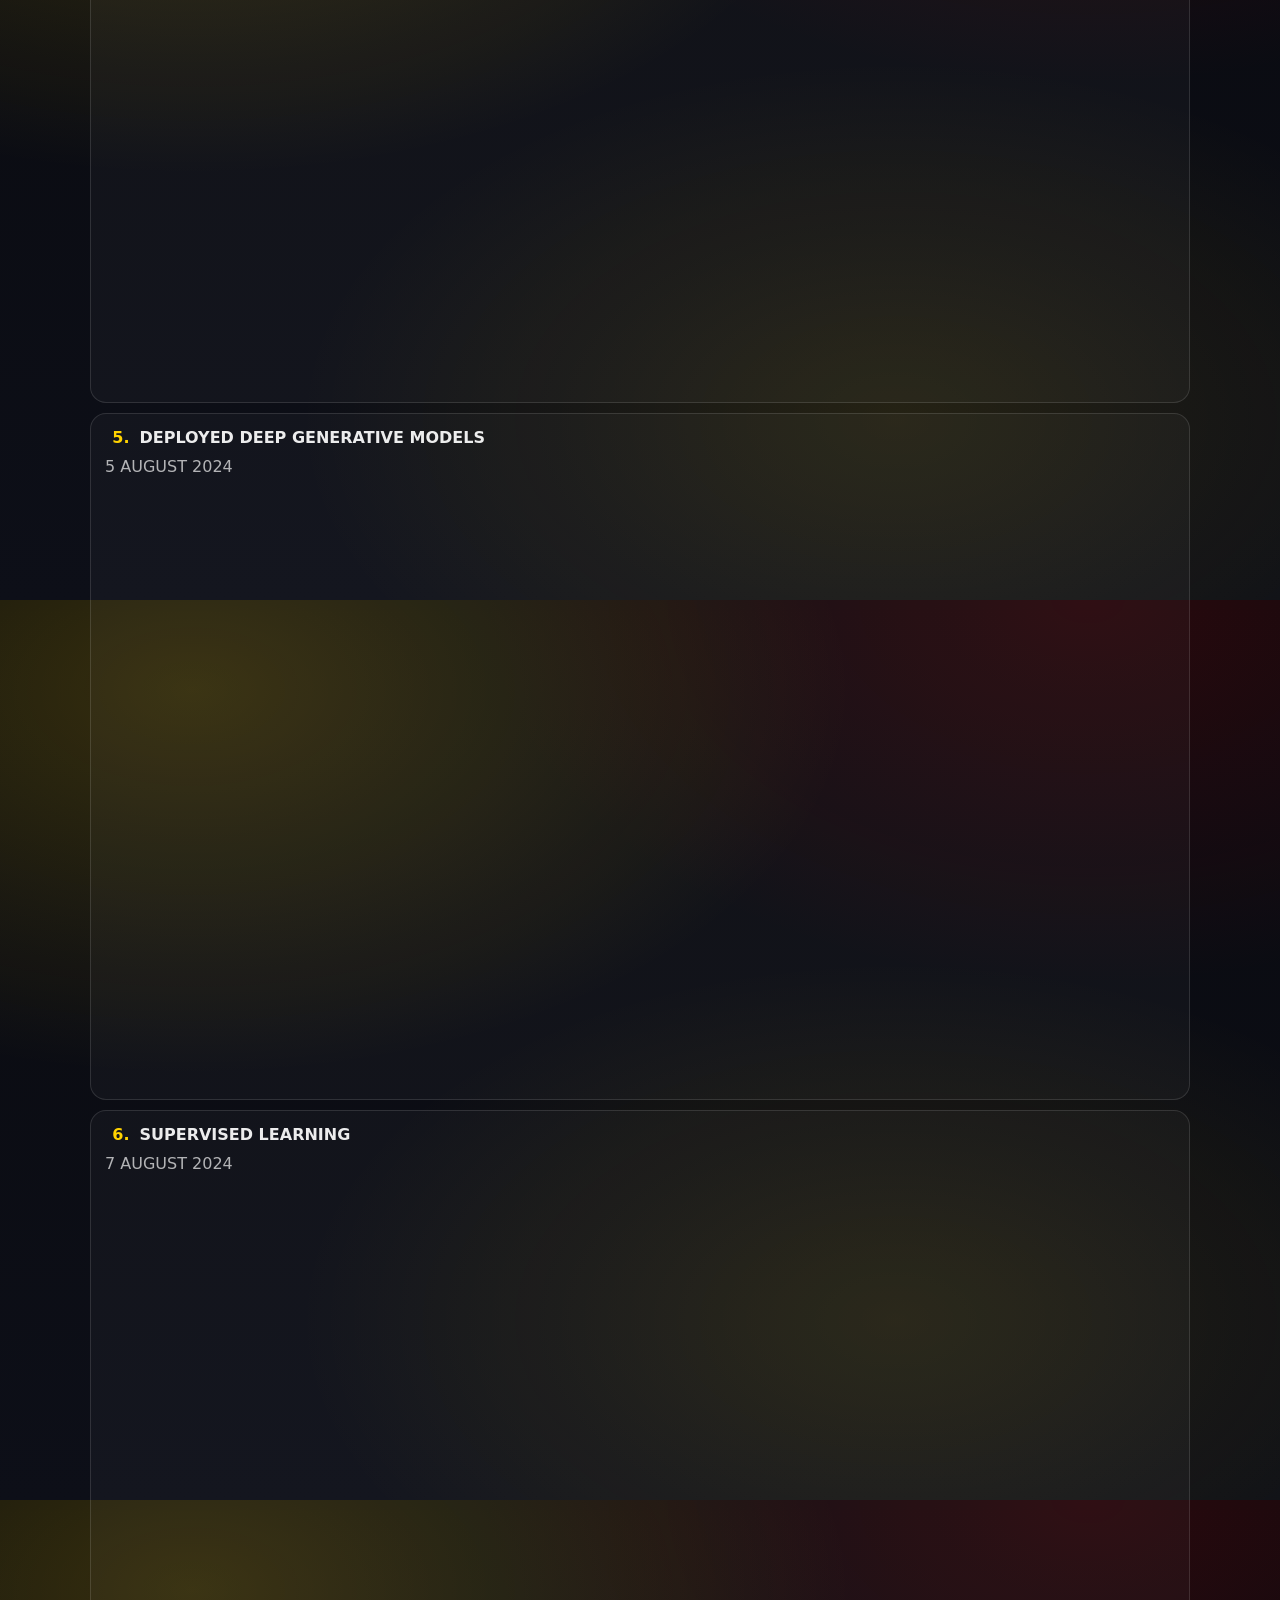
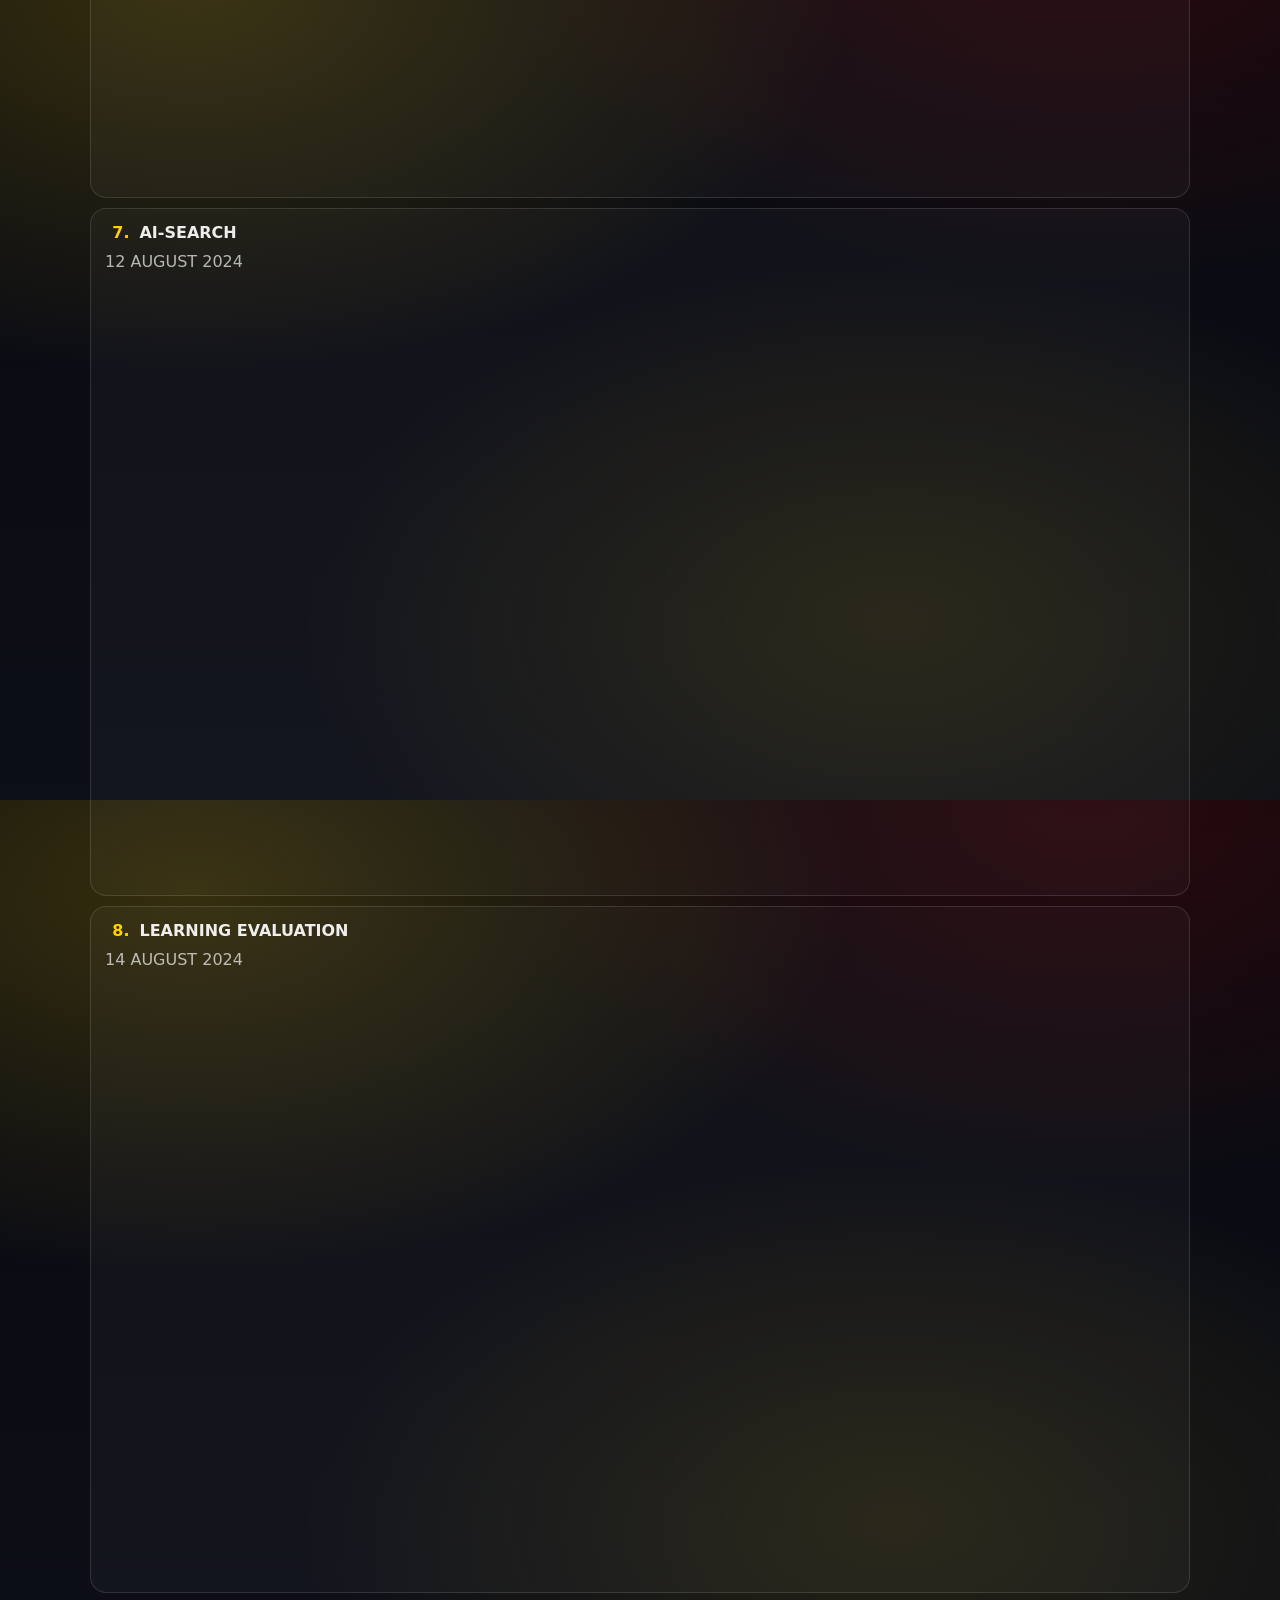
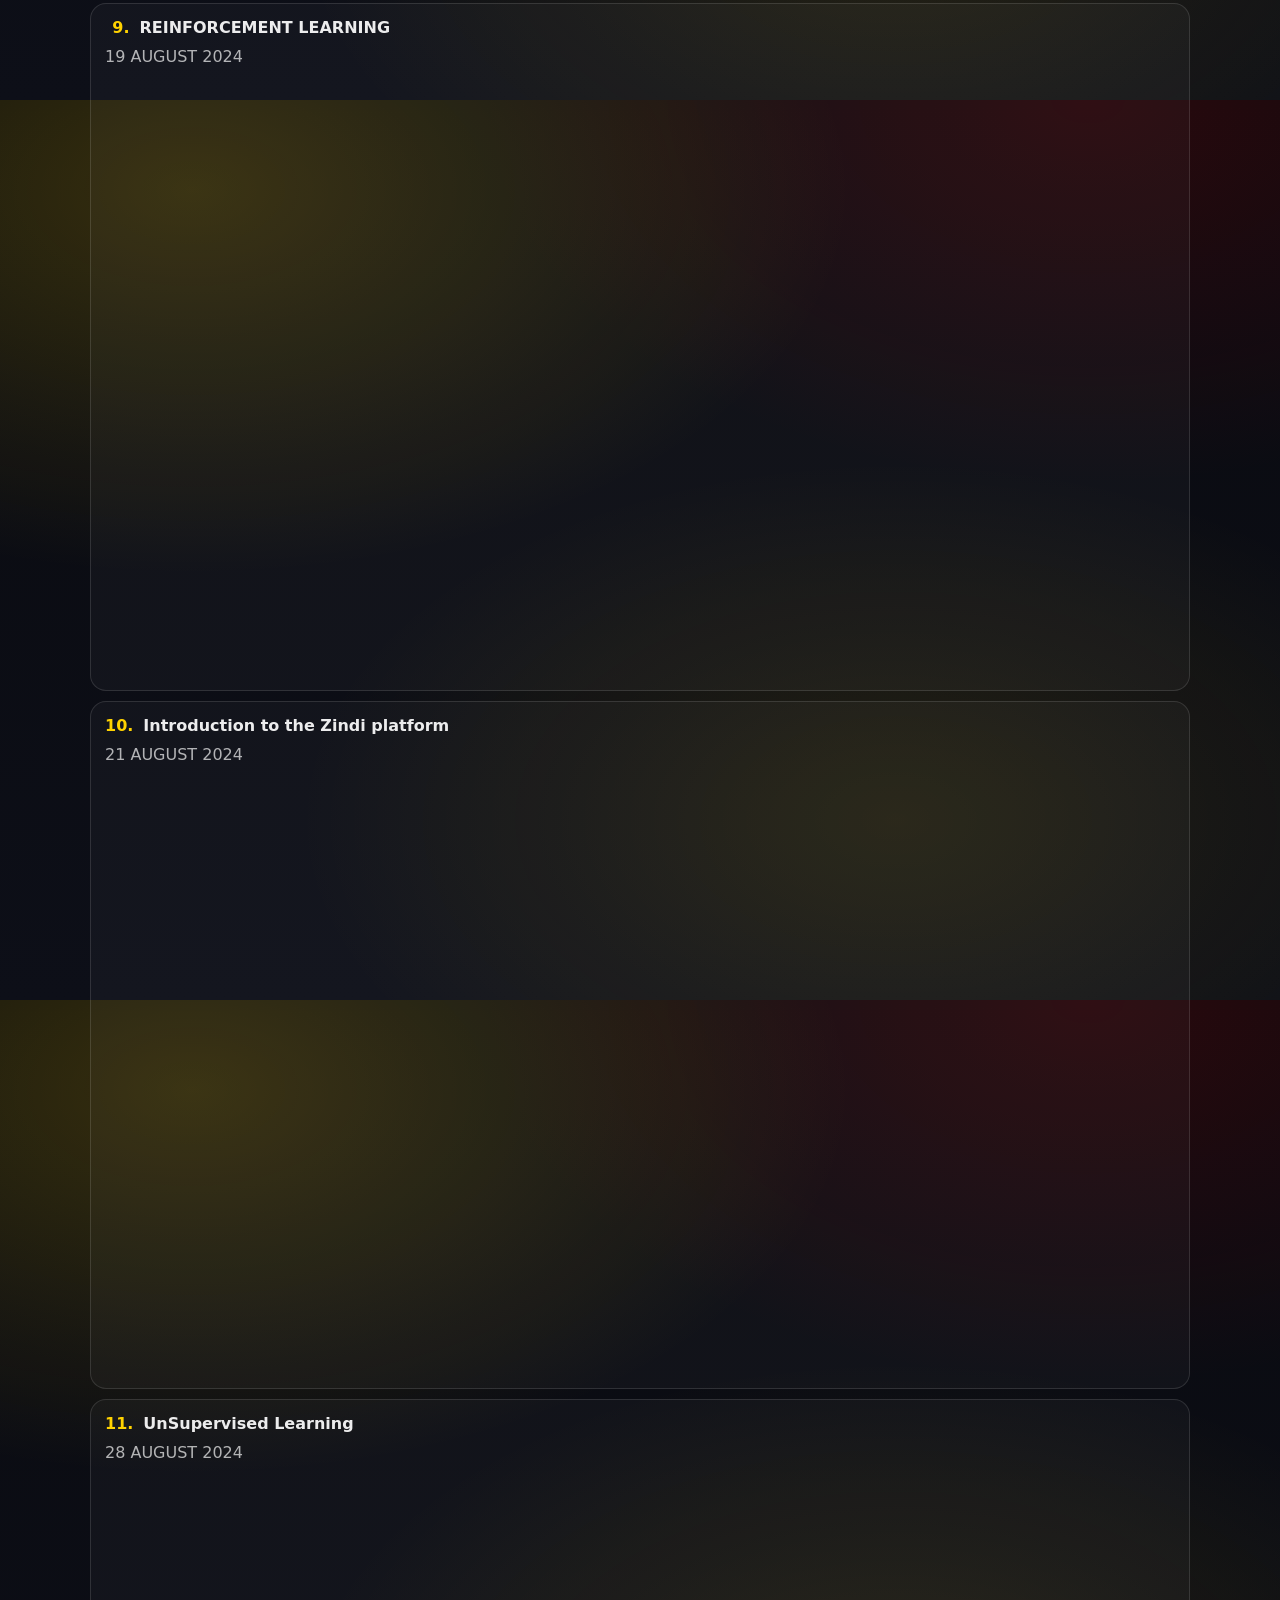
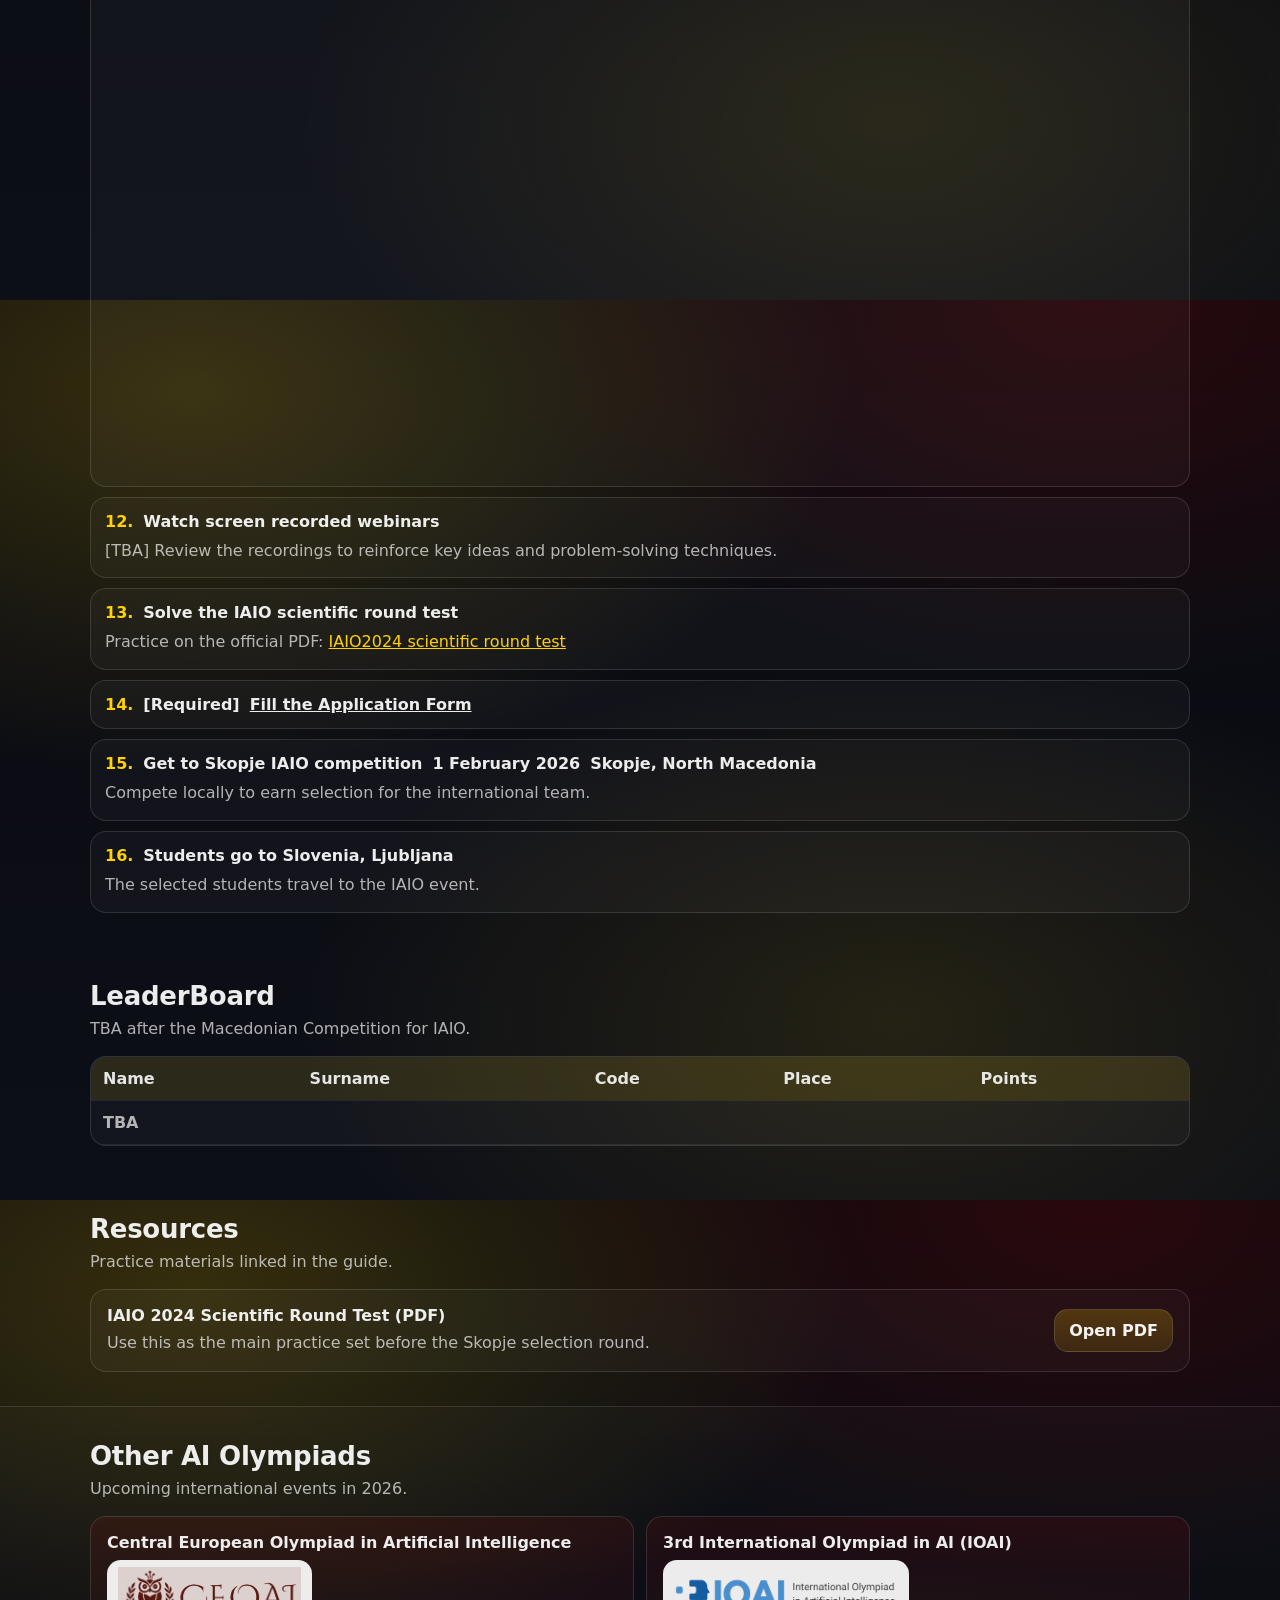
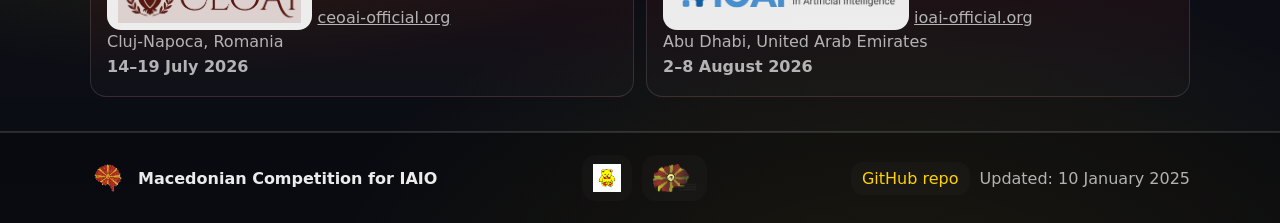
==== commit 199de6f7: "Form added" ====
--- a/index.html
+++ b/index.html
@@ -62,6 +62,7 @@
           <div class="cta-row">
             <a class="btn" href="#guide">View the step-by-step guide</a>
             <a class="btn btn-ghost" href="#resources">Open the practice test</a>
+            <a class="btn btn-apply" href="https://forms.gle/2Lr5YSbuvkwKa6b97" target="_blank" rel="noreferrer">Apply</a>
           </div>
         </div>
 
@@ -222,6 +223,10 @@
               Practice on the official PDF:
               <a href="https://www.iaio-official.org/wp-content/uploads/2025/11/IAIO2024_scientific_round_test.pdf" target="_blank" rel="noreferrer">IAIO2024 scientific round test</a>
             </div>
+          </li>
+           <li class="step">
+            <div class="step-title"><strong>[Required]</strong>
+              <a href="https://forms.gle/2Lr5YSbuvkwKa6b97">Fill the Application Form</a>
           </li>
           <li class="step">
             <div class="step-title">Get to Skopje IAIO competition  <strong>1 February 2026</strong> 
--- a/assets/css/styles.css
+++ b/assets/css/styles.css
@@ -186,6 +186,39 @@
   color: rgba(255,255,255,.95);
 }
 .btn:hover{ border-color: rgba(255,210,0,.35); box-shadow: 0 12px 30px rgba(255,210,0,.12); }
+
+@keyframes applyPulse{
+  0%, 100%{
+    transform: translateY(0);
+    box-shadow:
+      0 14px 34px rgba(210,0,0,.18),
+      0 0 0 0 rgba(210,0,0,.42);
+  }
+  55%{
+    transform: translateY(-1px);
+    box-shadow:
+      0 18px 54px rgba(210,0,0,.28),
+      0 0 0 12px rgba(210,0,0,0);
+  }
+}
+
+.btn-apply{
+  background: linear-gradient(180deg, rgba(210,0,0,.95), rgba(210,0,0,.72));
+  border-color: rgba(210,0,0,.55);
+  color: rgba(255,255,255,.96);
+  animation: applyPulse 1.35s ease-in-out infinite;
+}
+.btn-apply:hover{
+  filter: brightness(1.04);
+  border-color: rgba(210,0,0,.78);
+  box-shadow: 0 18px 54px rgba(210,0,0,.28);
+}
+.btn-apply:active{ transform: translateY(0); }
+
+@media (prefers-reduced-motion: reduce){
+  .btn-apply{ animation: none; }
+}
+
 .btn-ghost{
   background: rgba(255,255,255,.03);
   color: var(--muted);
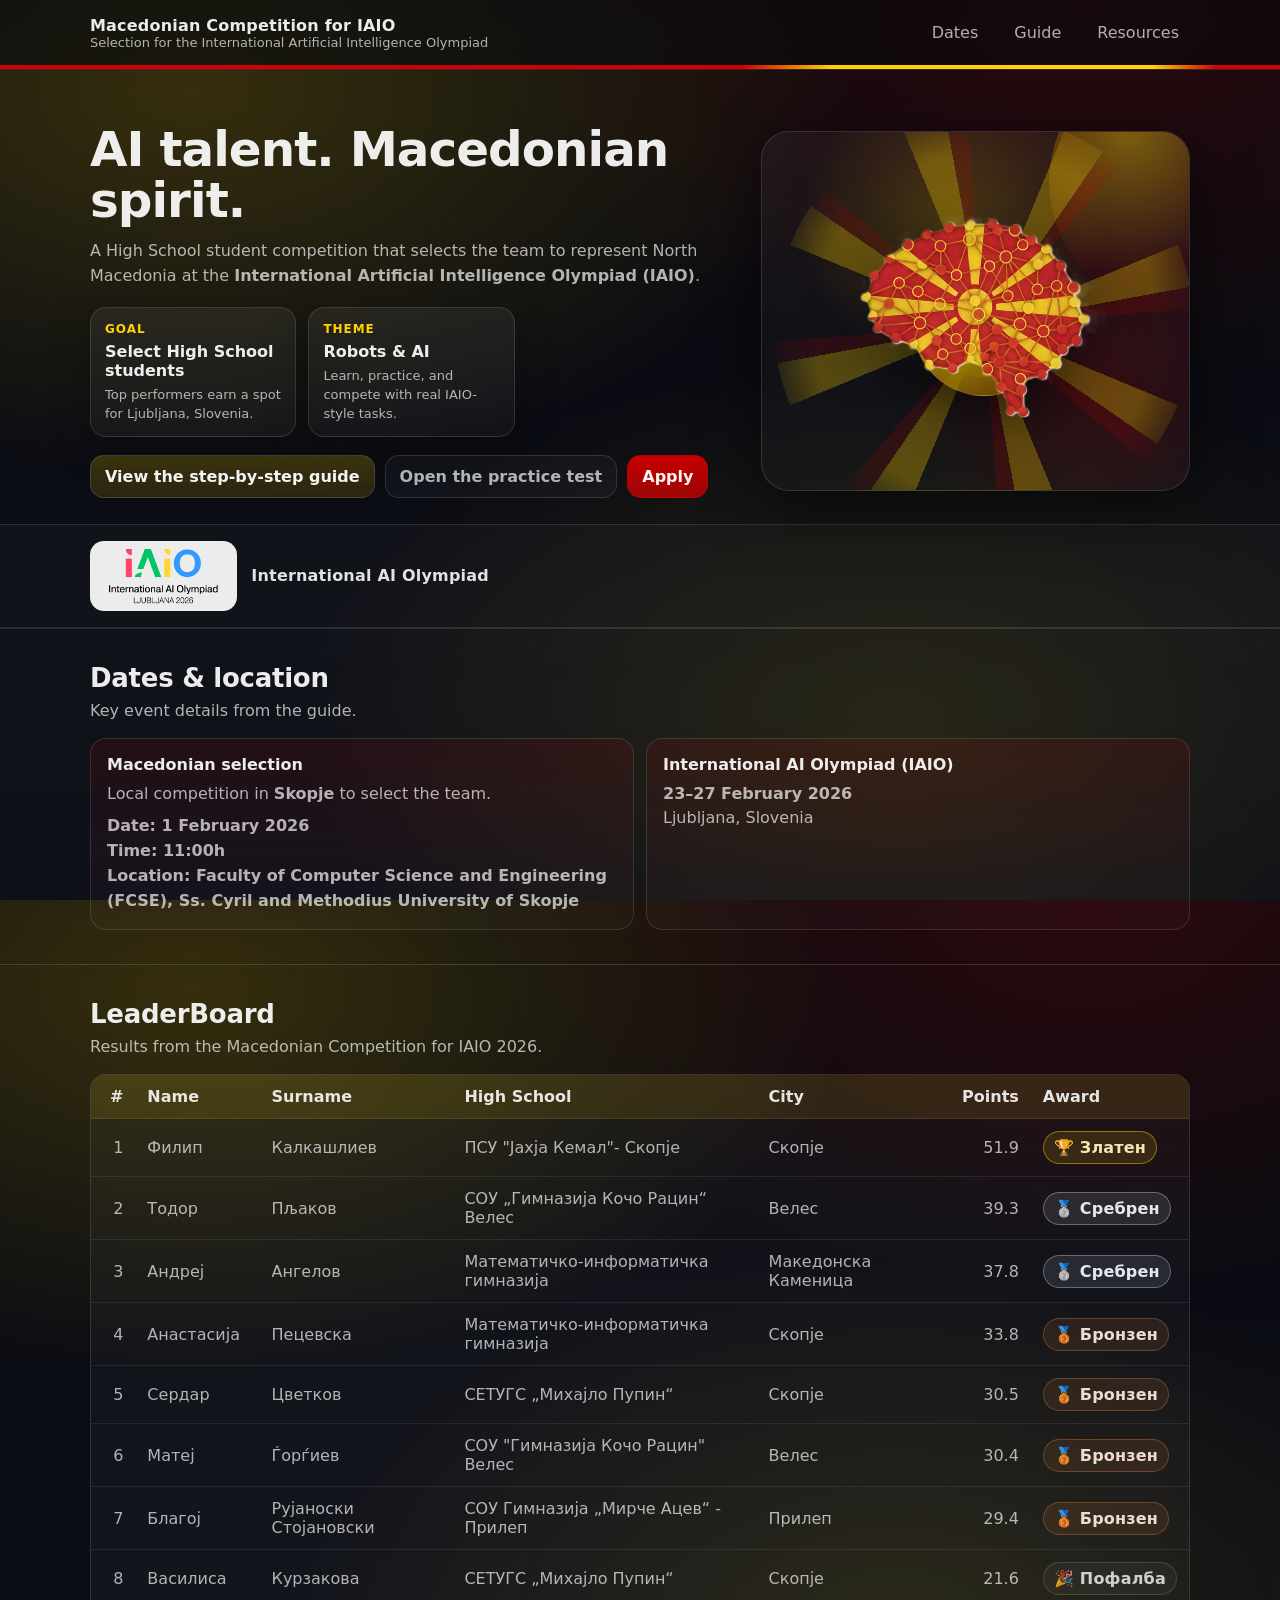
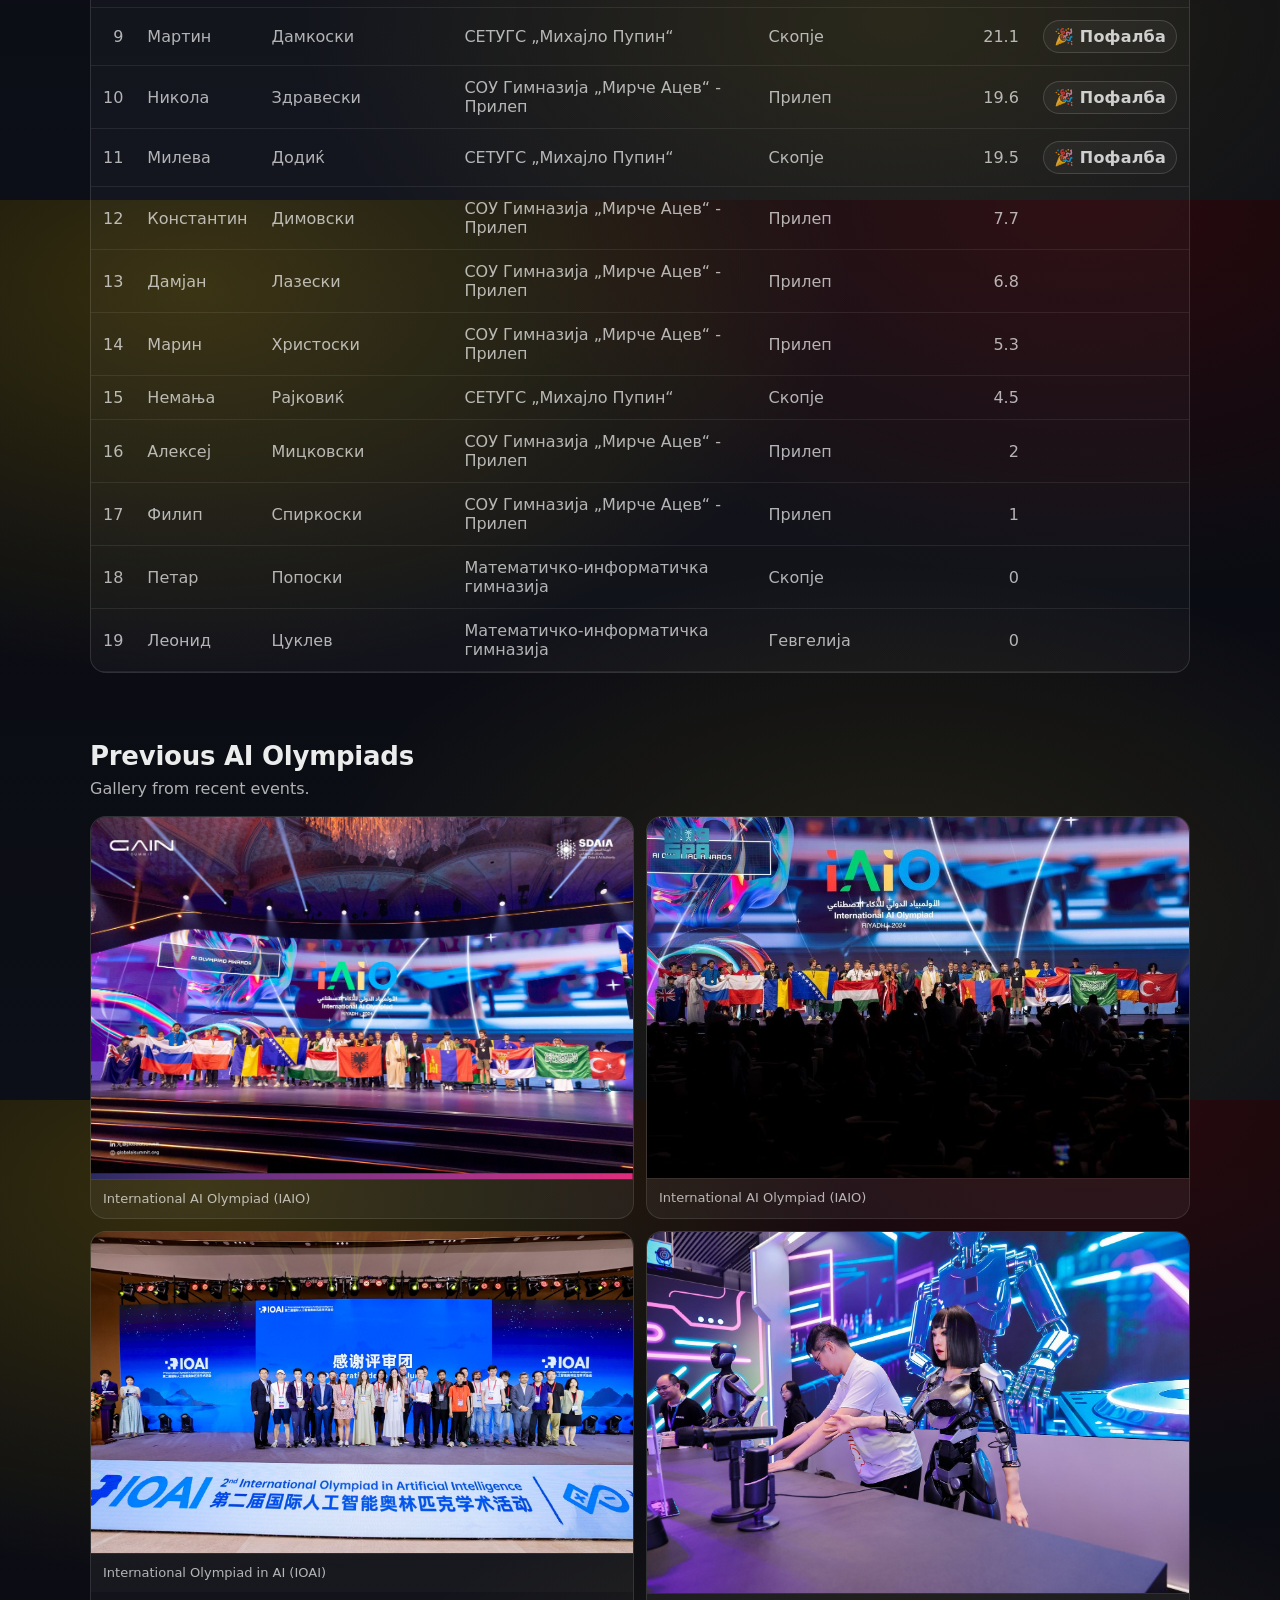
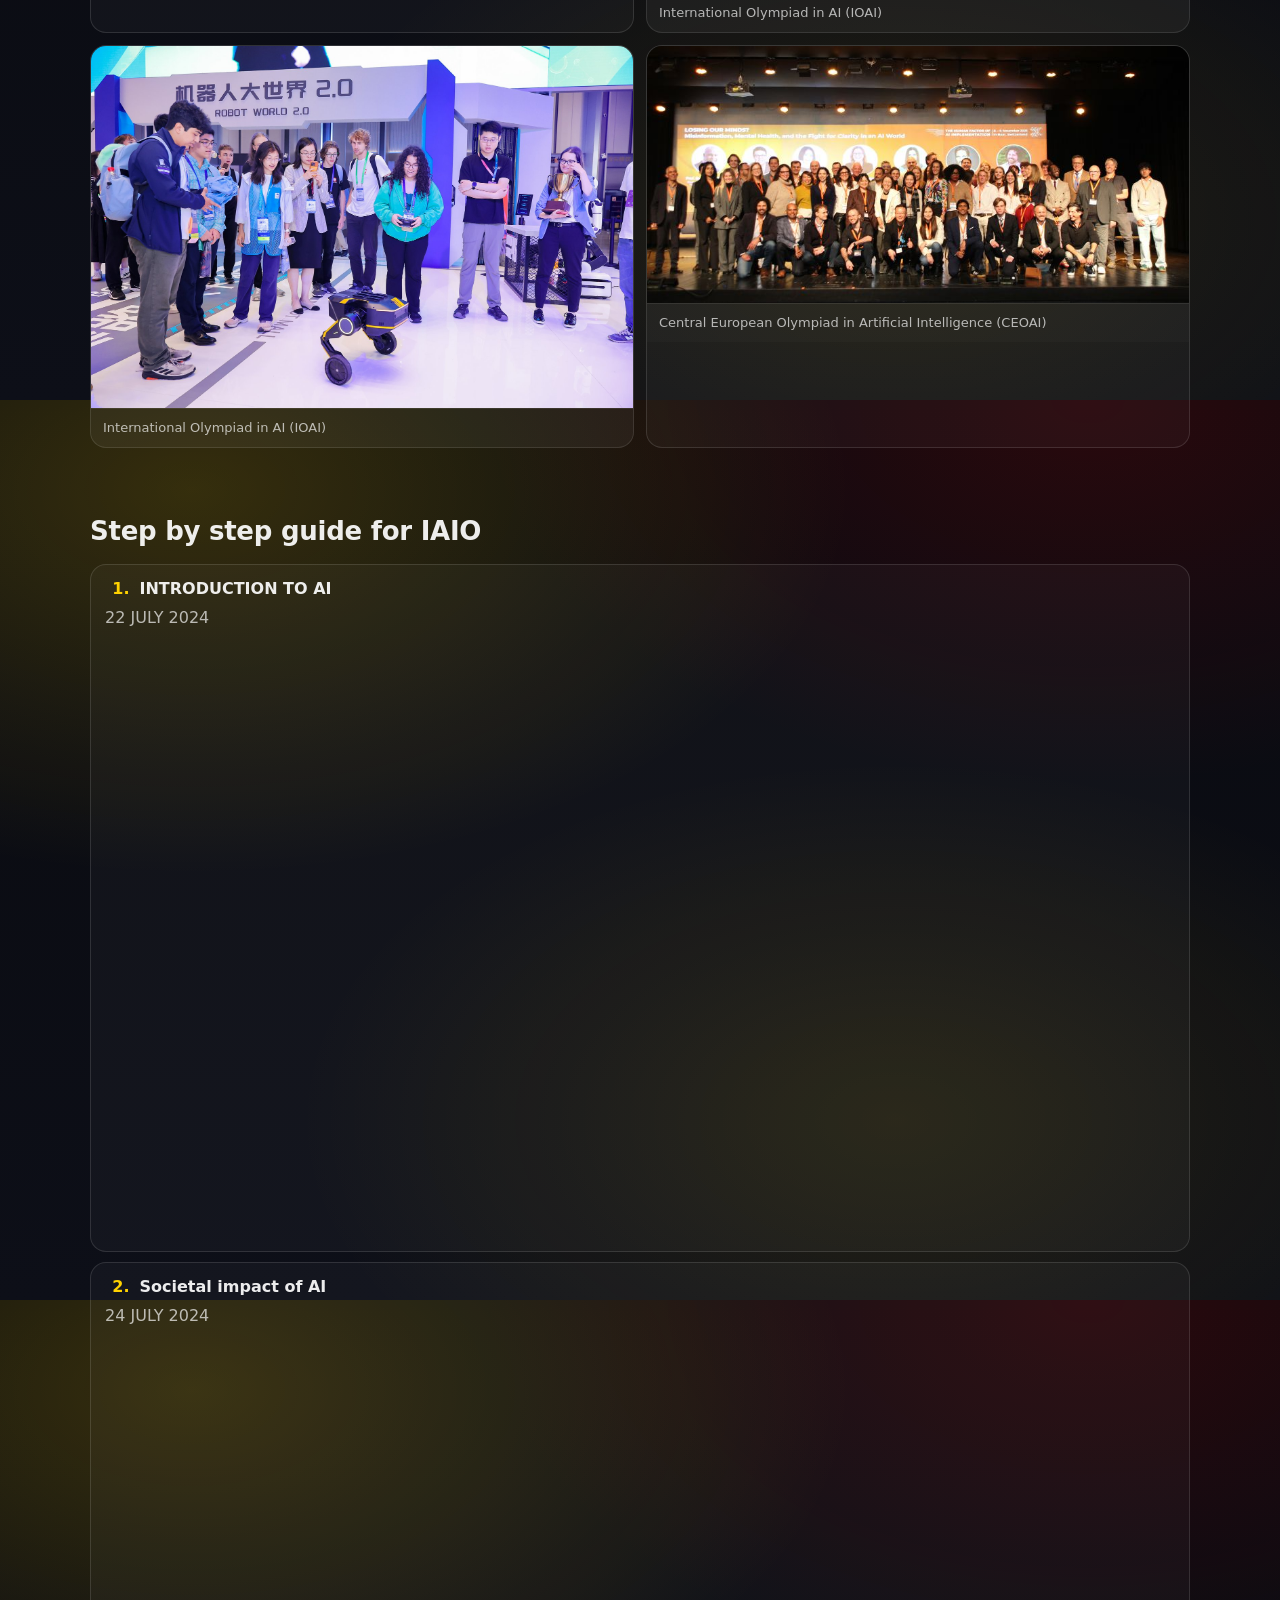
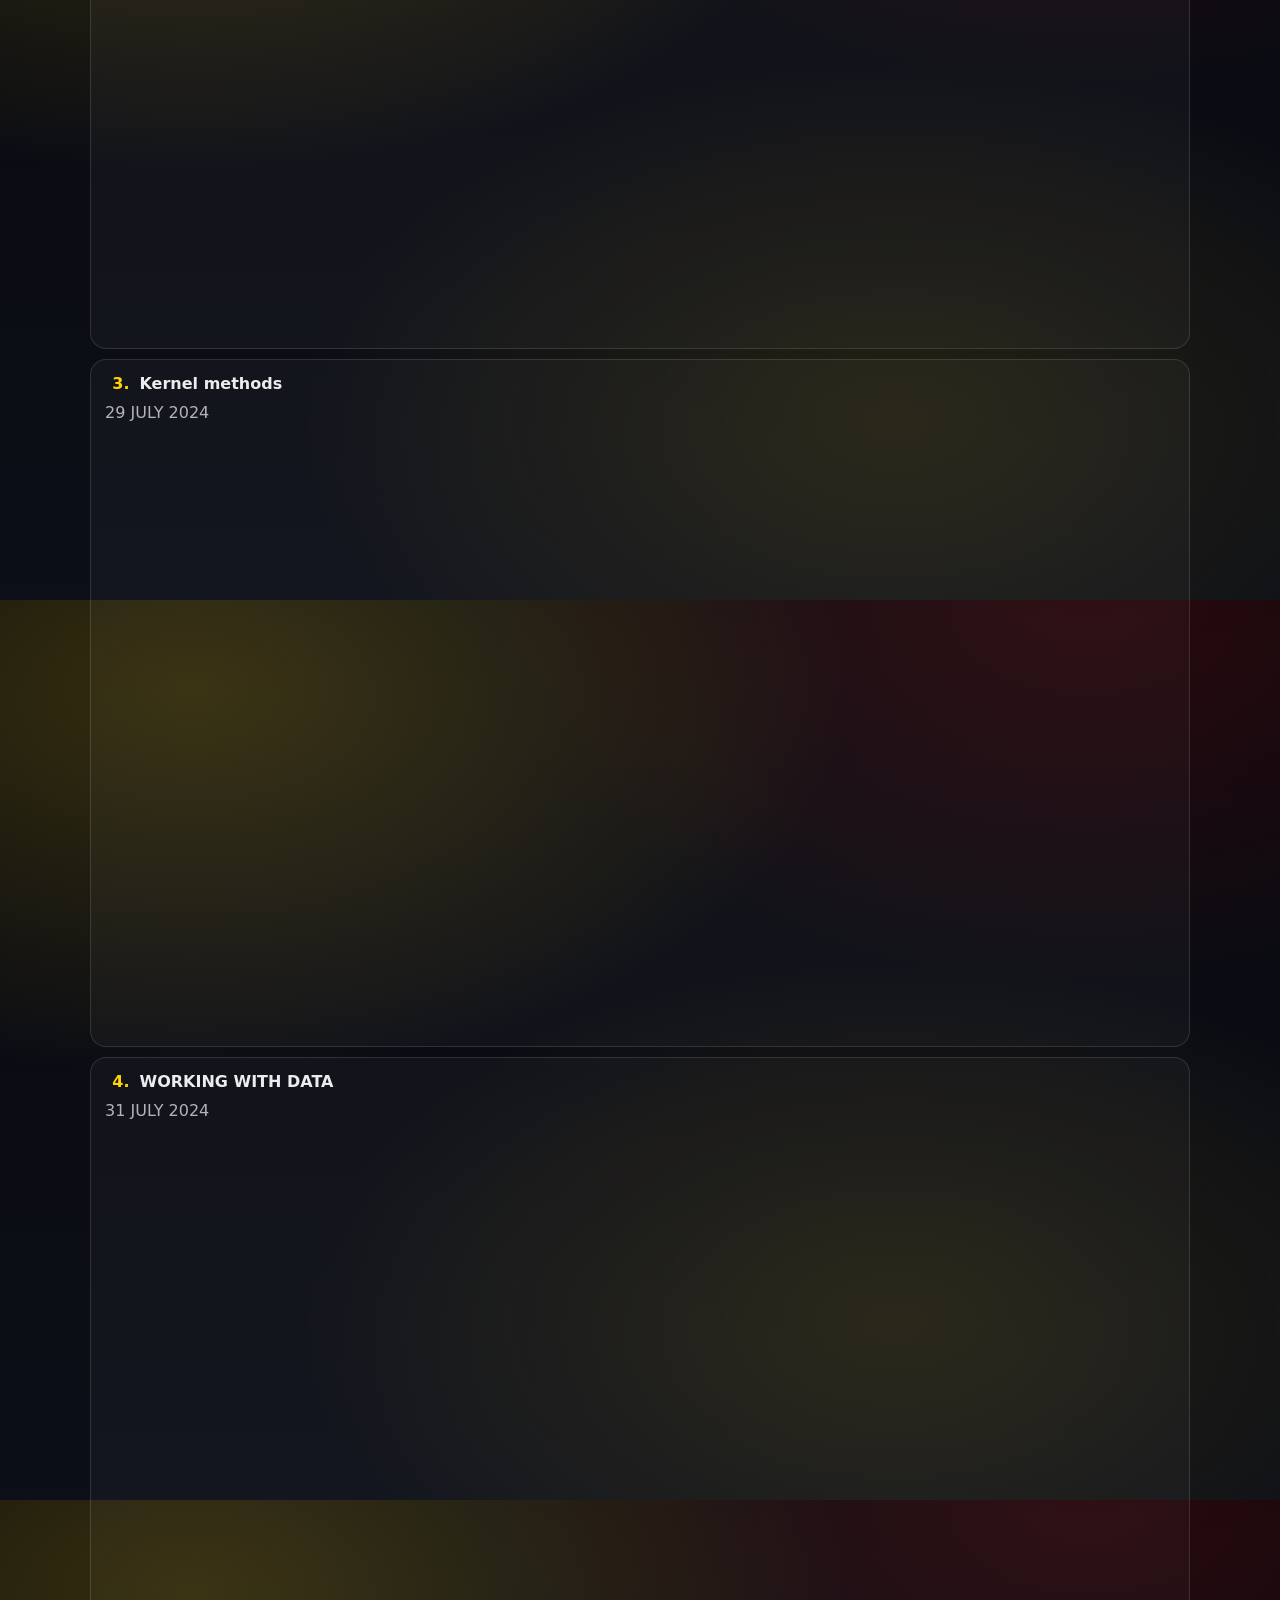
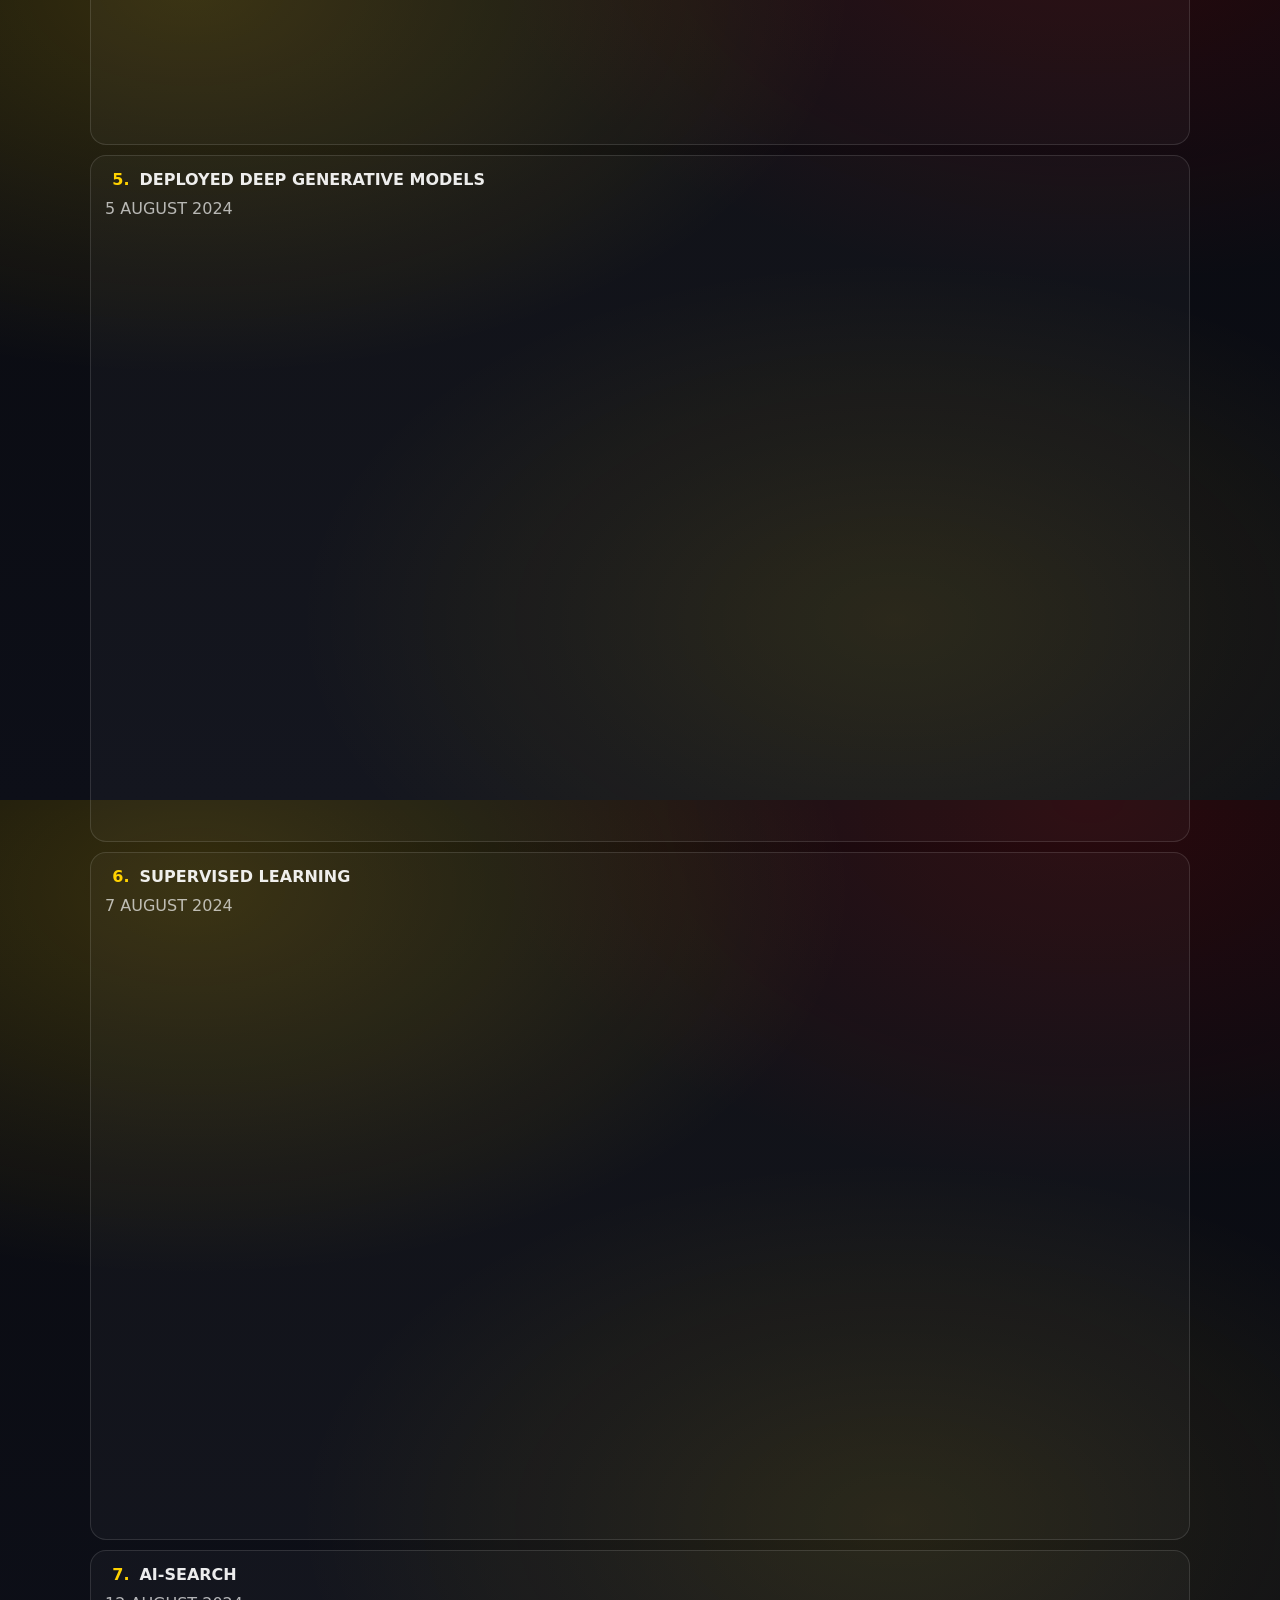
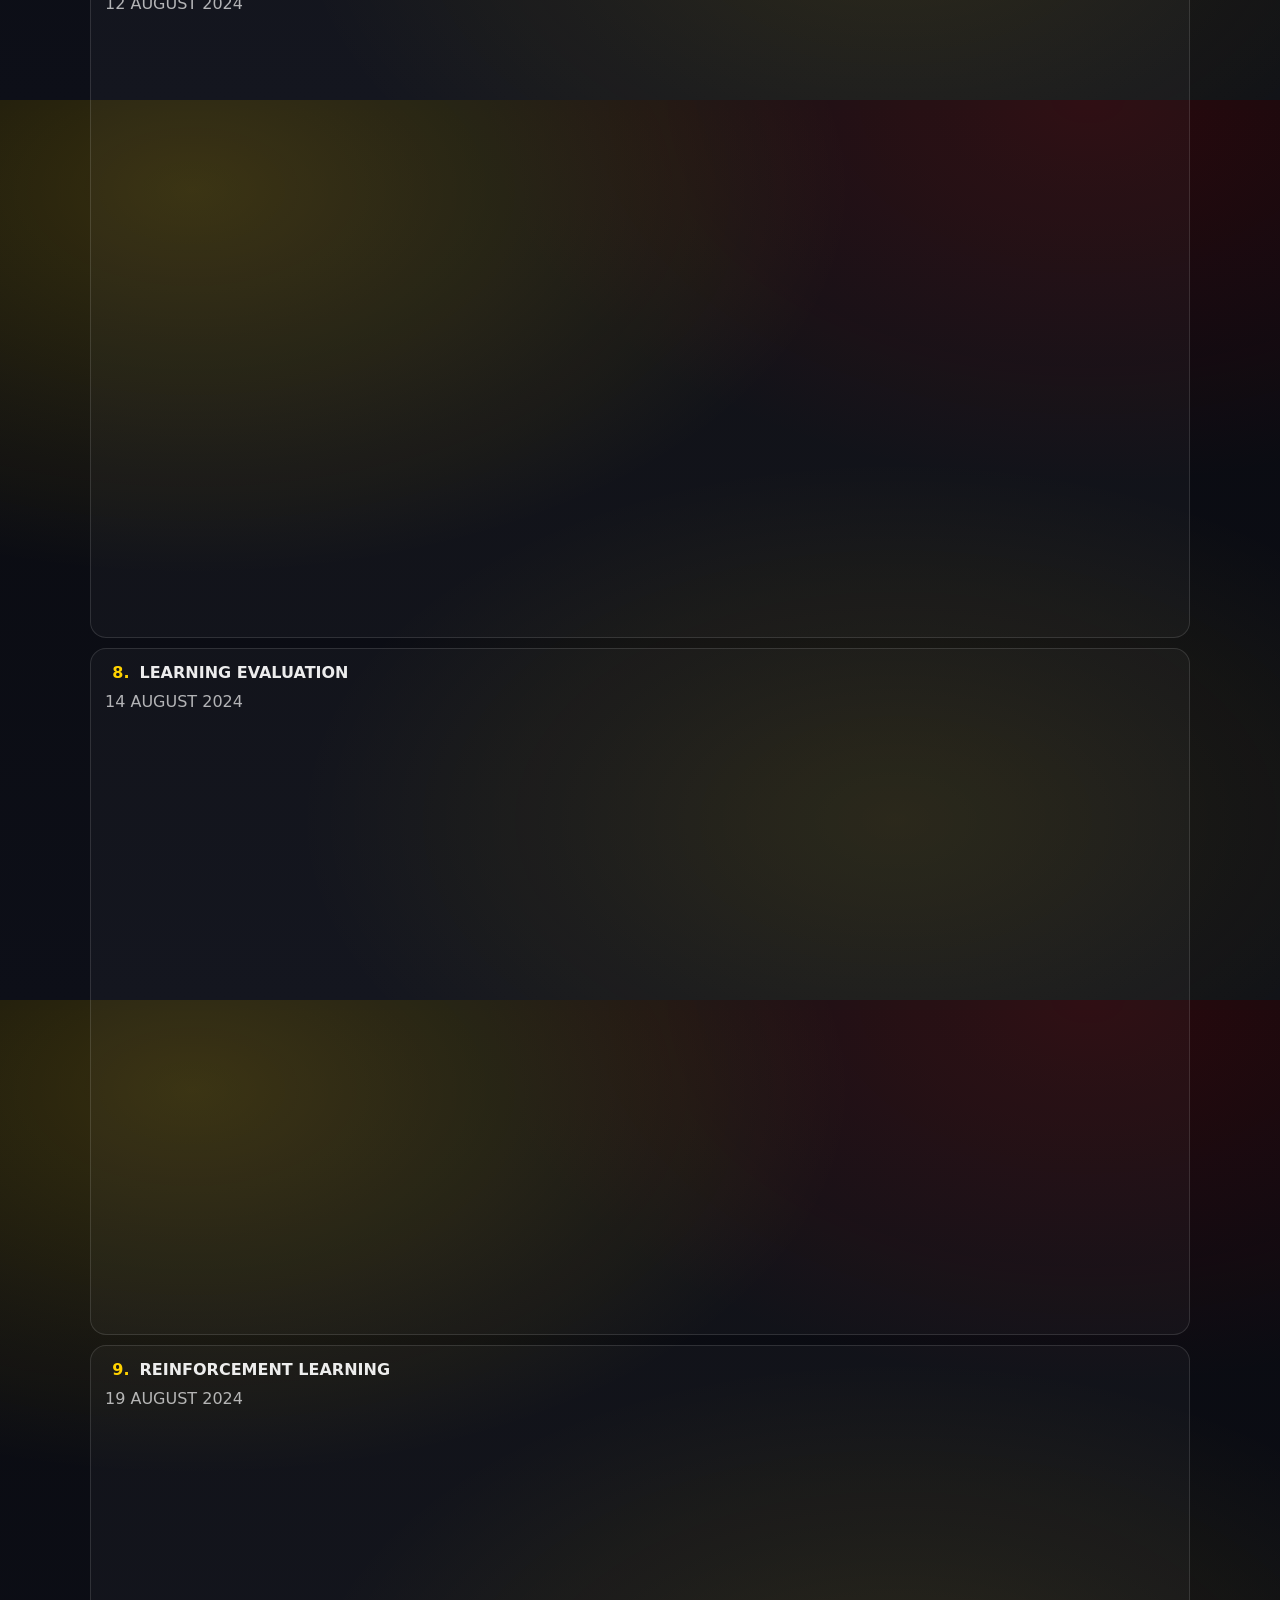
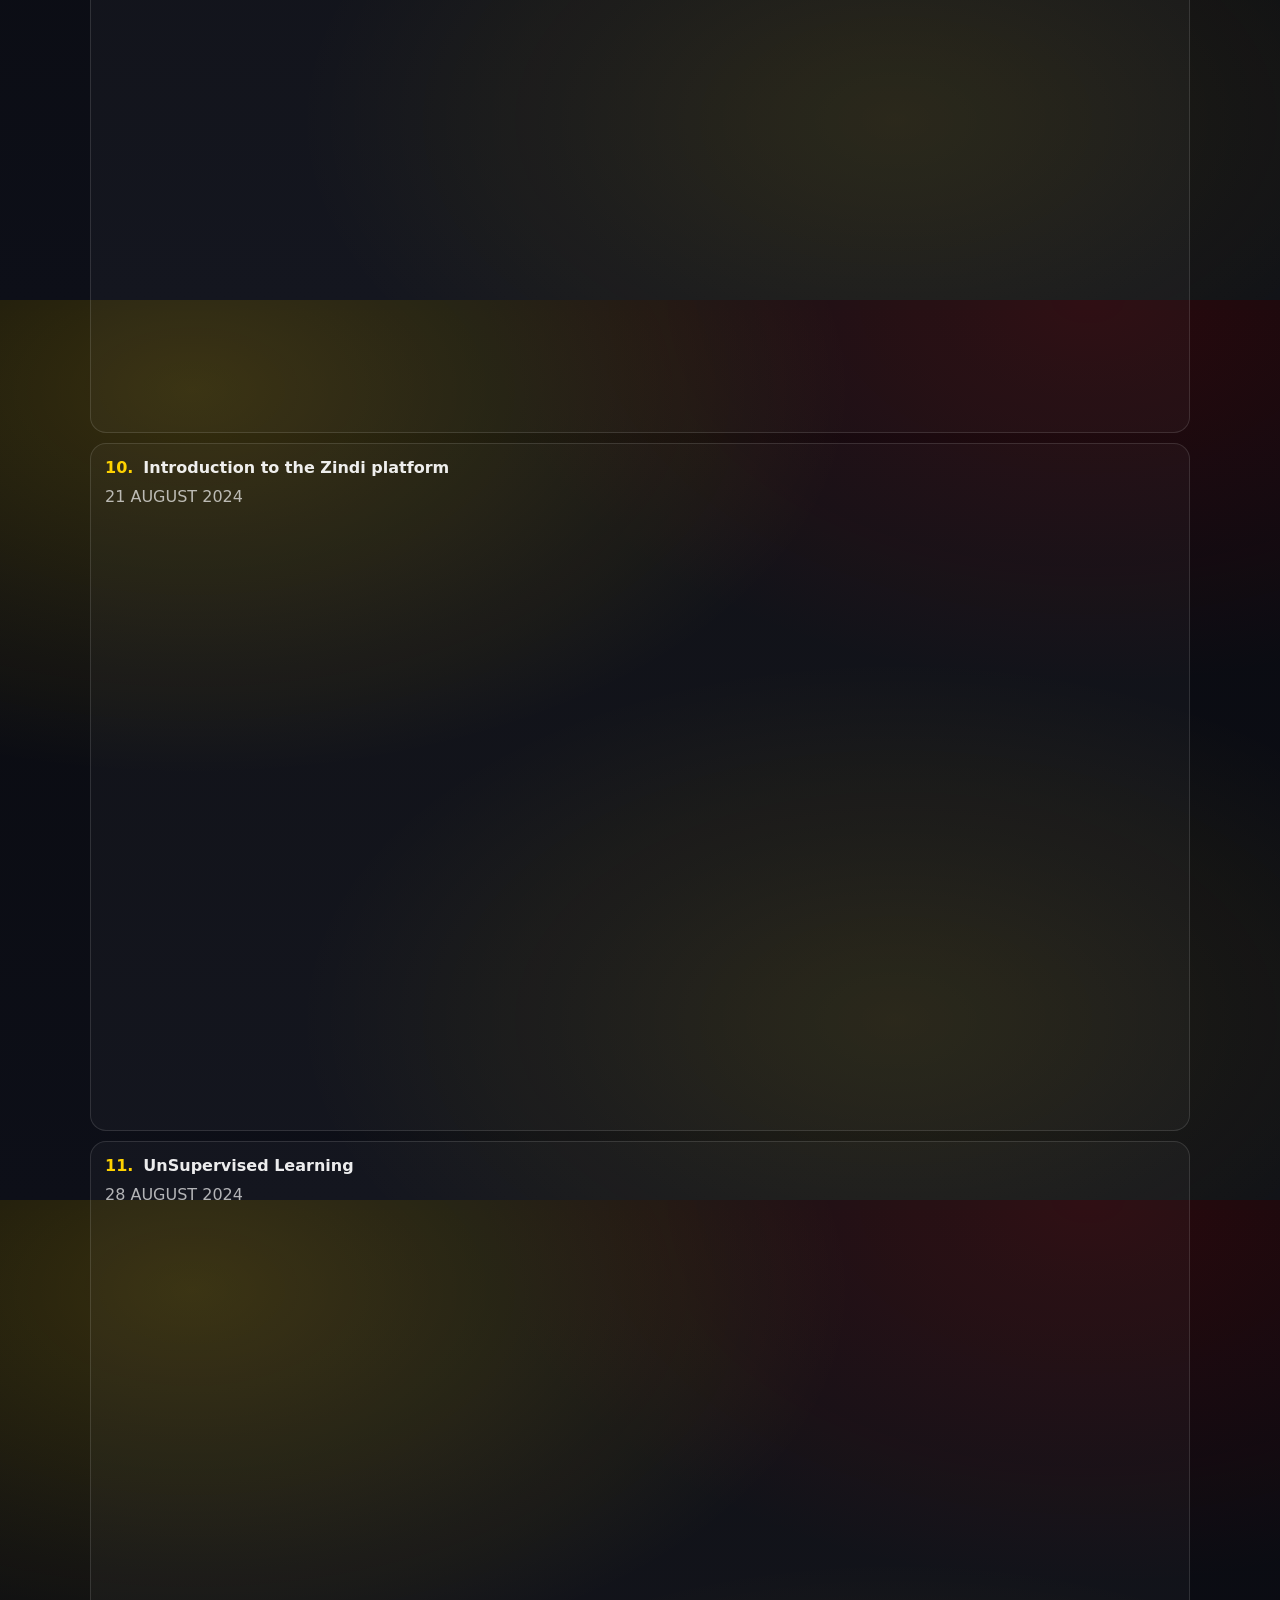
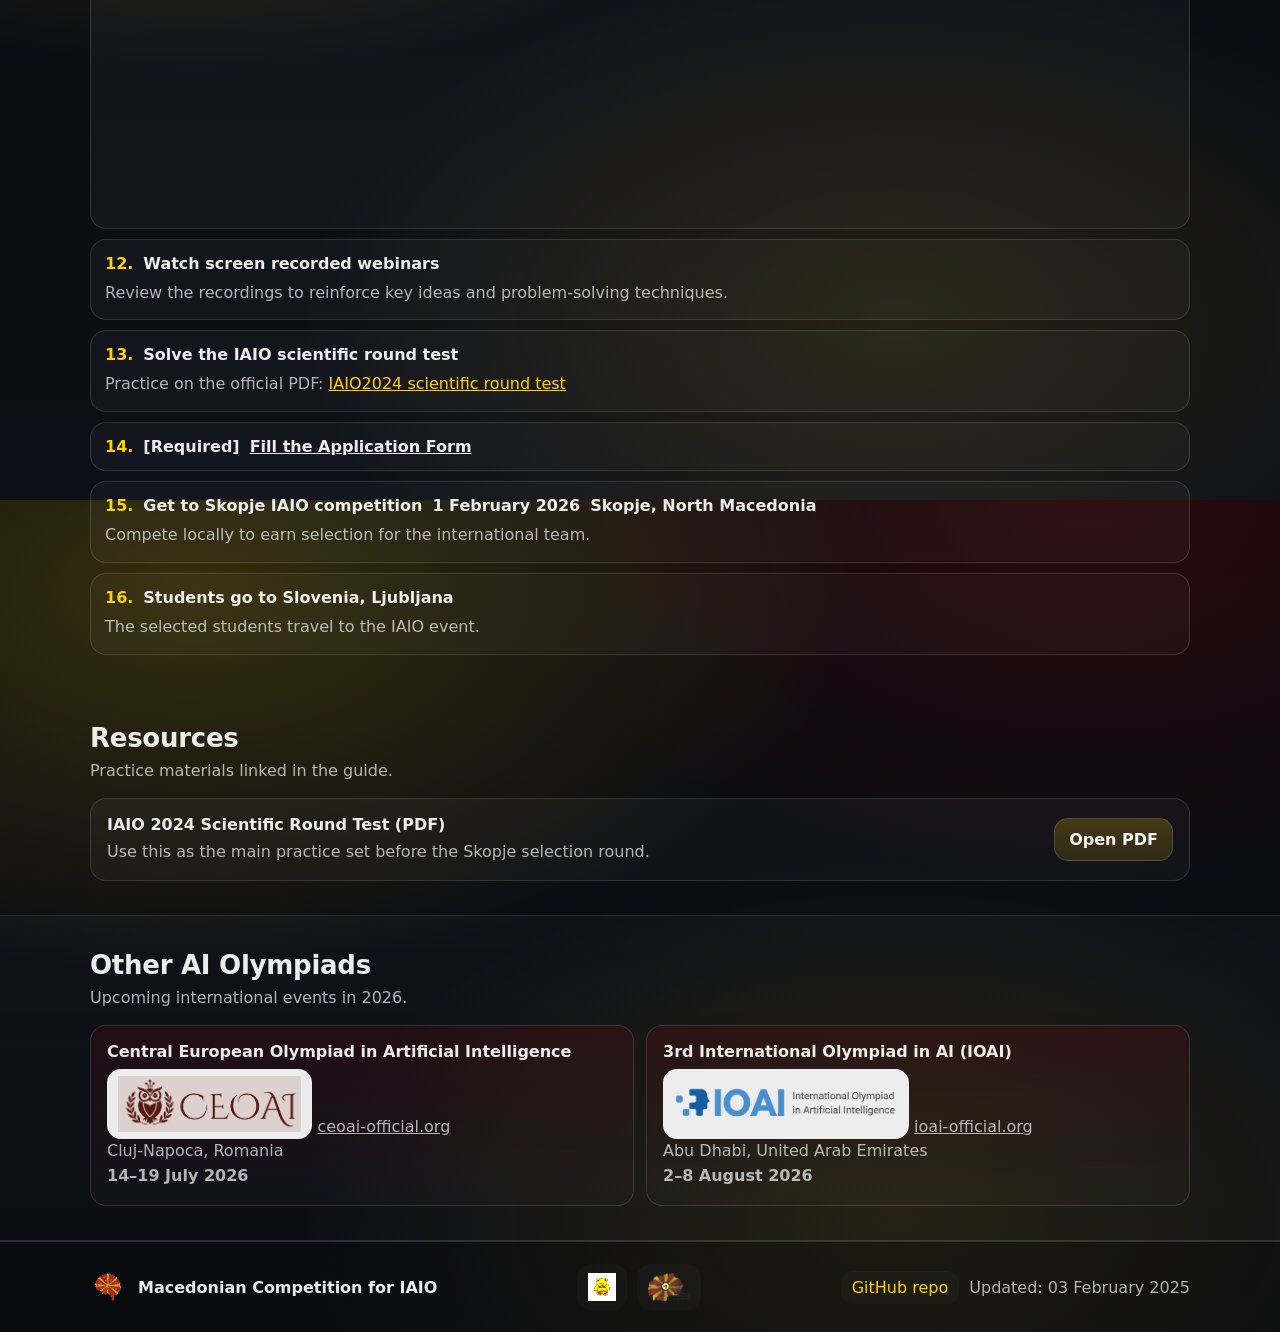
==== commit 28626b8d: "Results 2026" ====
--- a/index.html
+++ b/index.html
@@ -111,6 +111,204 @@
           </div>
 
           
+        </div>
+      </div>
+    </section>
+
+    <section id="leaderboard" class="section" aria-label="LeaderBoard">
+      <div class="container">
+        <div class="section-head">
+          <h2>LeaderBoard</h2>
+          <p class="muted">Results from the Macedonian Competition for IAIO 2026.</p>
+        </div>
+
+        <div class="leaderboard">
+          <table class="leaderboard-table">
+            <thead>
+              <tr>
+                <th scope="col">#</th>
+                <th scope="col">Name</th>
+                <th scope="col">Surname</th>
+                <th scope="col">High School</th>
+                <th scope="col">City</th>
+                <th scope="col">Points</th>
+                <th scope="col">Award</th>
+              </tr>
+            </thead>
+            <tbody>
+              <tr>
+                <td>1</td>
+                <td>Филип</td>
+                <td>Калкашлиев</td>
+                <td>ПСУ &quot;Јахја Кемал&quot;- Скопје</td>
+                <td>Скопје</td>
+                <td>51.9</td>
+                <td><span class="award-badge award-gold">🏆 Златен</span></td>
+              </tr>
+              <tr>
+                <td>2</td>
+                <td>Тодор</td>
+                <td>Пљаков</td>
+                <td>СОУ „Гимназија Кочо Рацин“ Велес</td>
+                <td>Велес</td>
+                <td>39.3</td>
+                <td><span class="award-badge award-silver">🥈 Сребрен</span></td>
+              </tr>
+              <tr>
+                <td>3</td>
+                <td>Андреј</td>
+                <td>Ангелов</td>
+                <td>Математичко-информатичка гимназија</td>
+                <td>Македонска Каменица</td>
+                <td>37.8</td>
+                <td><span class="award-badge award-silver">🥈 Сребрен</span></td>
+              </tr>
+              <tr>
+                <td>4</td>
+                <td>Анастасија</td>
+                <td>Пецевска</td>
+                <td>Математичко-информатичка гимназија</td>
+                <td>Скопје</td>
+                <td>33.8</td>
+                <td><span class="award-badge award-bronze">🥉 Бронзен</span></td>
+              </tr>
+              <tr>
+                <td>5</td>
+                <td>Сердар</td>
+                <td>Цветков</td>
+                <td>СЕТУГС „Михајло Пупин“</td>
+                <td>Скопје</td>
+                <td>30.5</td>
+                <td><span class="award-badge award-bronze">🥉 Бронзен</span></td>
+              </tr>
+              <tr>
+                <td>6</td>
+                <td>Матеј</td>
+                <td>Ѓорѓиев</td>
+                <td>СОУ &quot;Гимназија Кочо Рацин&quot; Велес</td>
+                <td>Велес</td>
+                <td>30.4</td>
+                <td><span class="award-badge award-bronze">🥉 Бронзен</span></td>
+              </tr>
+              <tr>
+                <td>7</td>
+                <td>Благој</td>
+                <td>Рујаноски Стојановски</td>
+                <td>СОУ Гимназија „Мирче Ацев“ - Прилеп</td>
+                <td>Прилеп</td>
+                <td>29.4</td>
+                <td><span class="award-badge award-bronze">🥉 Бронзен</span></td>
+              </tr>
+              <tr>
+                <td>8</td>
+                <td>Василиса</td>
+                <td>Курзакова</td>
+                <td>СЕТУГС „Михајло Пупин“</td>
+                <td>Скопје</td>
+                <td>21.6</td>
+                <td><span class="award-badge award-mention">🎉 Пофалба</span></td>
+              </tr>
+              <tr>
+                <td>9</td>
+                <td>Мартин</td>
+                <td>Дамкоски</td>
+                <td>СЕТУГС „Михајло Пупин“</td>
+                <td>Скопје</td>
+                <td>21.1</td>
+                <td><span class="award-badge award-mention">🎉 Пофалба</span></td>
+              </tr>
+              <tr>
+                <td>10</td>
+                <td>Никола</td>
+                <td>Здравески</td>
+                <td>СОУ Гимназија „Мирче Ацев“ - Прилеп</td>
+                <td>Прилеп</td>
+                <td>19.6</td>
+                <td><span class="award-badge award-mention">🎉 Пофалба</span></td>
+              </tr>
+              <tr>
+                <td>11</td>
+                <td>Милева</td>
+                <td>Додиќ</td>
+                <td>СЕТУГС „Михајло Пупин“</td>
+                <td>Скопје</td>
+                <td>19.5</td>
+                <td><span class="award-badge award-mention">🎉 Пофалба</span></td>
+              </tr>
+              <tr>
+                <td>12</td>
+                <td>Константин</td>
+                <td>Димовски</td>
+                <td>СОУ Гимназија „Мирче Ацев“ - Прилеп</td>
+                <td>Прилеп</td>
+                <td>7.7</td>
+                <td></td>
+              </tr>
+              <tr>
+                <td>13</td>
+                <td>Дамјан</td>
+                <td>Лазески</td>
+                <td>СОУ Гимназија „Мирче Ацев“ - Прилеп</td>
+                <td>Прилеп</td>
+                <td>6.8</td>
+                <td></td>
+              </tr>
+              <tr>
+                <td>14</td>
+                <td>Марин</td>
+                <td>Христоски</td>
+                <td>СОУ Гимназија „Мирче Ацев“ - Прилеп</td>
+                <td>Прилеп</td>
+                <td>5.3</td>
+                <td></td>
+              </tr>
+              <tr>
+                <td>15</td>
+                <td>Немања</td>
+                <td>Рајковиќ</td>
+                <td>СЕТУГС „Михајло Пупин“</td>
+                <td>Скопје</td>
+                <td>4.5</td>
+                <td></td>
+              </tr>
+              <tr>
+                <td>16</td>
+                <td>Алексеј</td>
+                <td>Мицковски</td>
+                <td>СОУ Гимназија „Мирче Ацев“ - Прилеп</td>
+                <td>Прилеп</td>
+                <td>2</td>
+                <td></td>
+              </tr>
+              <tr>
+                <td>17</td>
+                <td>Филип</td>
+                <td>Спиркоски</td>
+                <td>СОУ Гимназија „Мирче Ацев“ - Прилеп</td>
+                <td>Прилеп</td>
+                <td>1</td>
+                <td></td>
+              </tr>
+              <tr>
+                <td>18</td>
+                <td>Петар</td>
+                <td>Попоски</td>
+                <td>Математичко-информатичка гимназија</td>
+                <td>Скопје</td>
+                <td>0</td>
+                <td></td>
+              </tr>
+              <tr>
+                <td>19</td>
+                <td>Леонид</td>
+                <td>Цуклев</td>
+                <td>Математичко-информатичка гимназија</td>
+                <td>Гевгелија</td>
+                <td>0</td>
+                <td></td>
+              </tr>
+            </tbody>
+          </table>
         </div>
       </div>
     </section>
@@ -215,7 +413,7 @@
           </li>
           <li class="step">
             <div class="step-title">Watch screen recorded webinars</div>
-            <div class="step-text">[TBA] Review the recordings to reinforce key ideas and problem-solving techniques.</div>
+            <div class="step-text">Review the recordings to reinforce key ideas and problem-solving techniques.</div>
           </li>
           <li class="step">
             <div class="step-title">Solve the IAIO scientific round test</div>
@@ -238,34 +436,6 @@
             <div class="step-text">The selected students travel to the IAIO event.</div>
           </li>
         </ol>
-      </div>
-    </section>
-
-    <section id="leaderboard" class="section" aria-label="LeaderBoard">
-      <div class="container">
-        <div class="section-head">
-          <h2>LeaderBoard</h2>
-          <p class="muted">TBA after the Macedonian Competition for IAIO.</p>
-        </div>
-
-        <div class="leaderboard">
-          <table class="leaderboard-table">
-            <thead>
-              <tr>
-                <th scope="col">Name</th>
-                <th scope="col">Surname</th>
-                <th scope="col">Code</th>
-                <th scope="col">Place</th>
-                <th scope="col">Points</th>
-              </tr>
-            </thead>
-            <tbody>
-              <tr>
-                <td colspan="5" class="leaderboard-tba">TBA</td>
-              </tr>
-            </tbody>
-          </table>
-        </div>
       </div>
     </section>
 
@@ -342,7 +512,7 @@
       </div>
       <div class="footer-right">
         <a class="footer-link" href="https://github.com/dimitarmileski/MIG-AI-O" target="_blank" rel="noreferrer">GitHub repo</a>
-        <span class="muted">Updated: 10 January 2025</span>
+        <span class="muted">Updated: 03 February 2025</span>
       </div>
     </div>
   </footer>
--- a/assets/css/styles.css
+++ b/assets/css/styles.css
@@ -330,7 +330,7 @@
   border-radius: var(--radius);
   border: 1px solid var(--border);
   background: rgba(255,255,255,.03);
-  overflow: hidden;
+  overflow: auto;
 }
 
 .leaderboard-table{
@@ -353,6 +353,52 @@
 }
 
 .leaderboard-table tbody td{ color: var(--muted); }
+
+.leaderboard-table th:nth-child(1),
+.leaderboard-table td:nth-child(1),
+.leaderboard-table th:nth-child(6),
+.leaderboard-table td:nth-child(6){
+  text-align: right;
+  font-variant-numeric: tabular-nums;
+}
+
+.award-badge{
+  display: inline-flex;
+  align-items: center;
+  justify-content: center;
+  padding: 6px 10px;
+  border-radius: 999px;
+  border: 1px solid rgba(255,255,255,.14);
+  background: rgba(255,255,255,.05);
+  color: rgba(255,255,255,.86);
+  font-weight: 900;
+  letter-spacing: .2px;
+  white-space: nowrap;
+}
+
+.award-gold{
+  border-color: rgba(255,210,0,.45);
+  background: rgba(255,210,0,.12);
+  color: rgba(255,240,190,.95);
+}
+
+.award-silver{
+  border-color: rgba(220,230,255,.35);
+  background: rgba(220,230,255,.10);
+  color: rgba(245,248,255,.92);
+}
+
+.award-bronze{
+  border-color: rgba(210,120,60,.38);
+  background: rgba(210,120,60,.12);
+  color: rgba(255,235,225,.92);
+}
+
+.award-mention{
+  border-color: rgba(255,255,255,.14);
+  background: rgba(255,255,255,.04);
+  color: rgba(255,255,255,.78);
+}
 
 .leaderboard-tba{
   text-align: center;
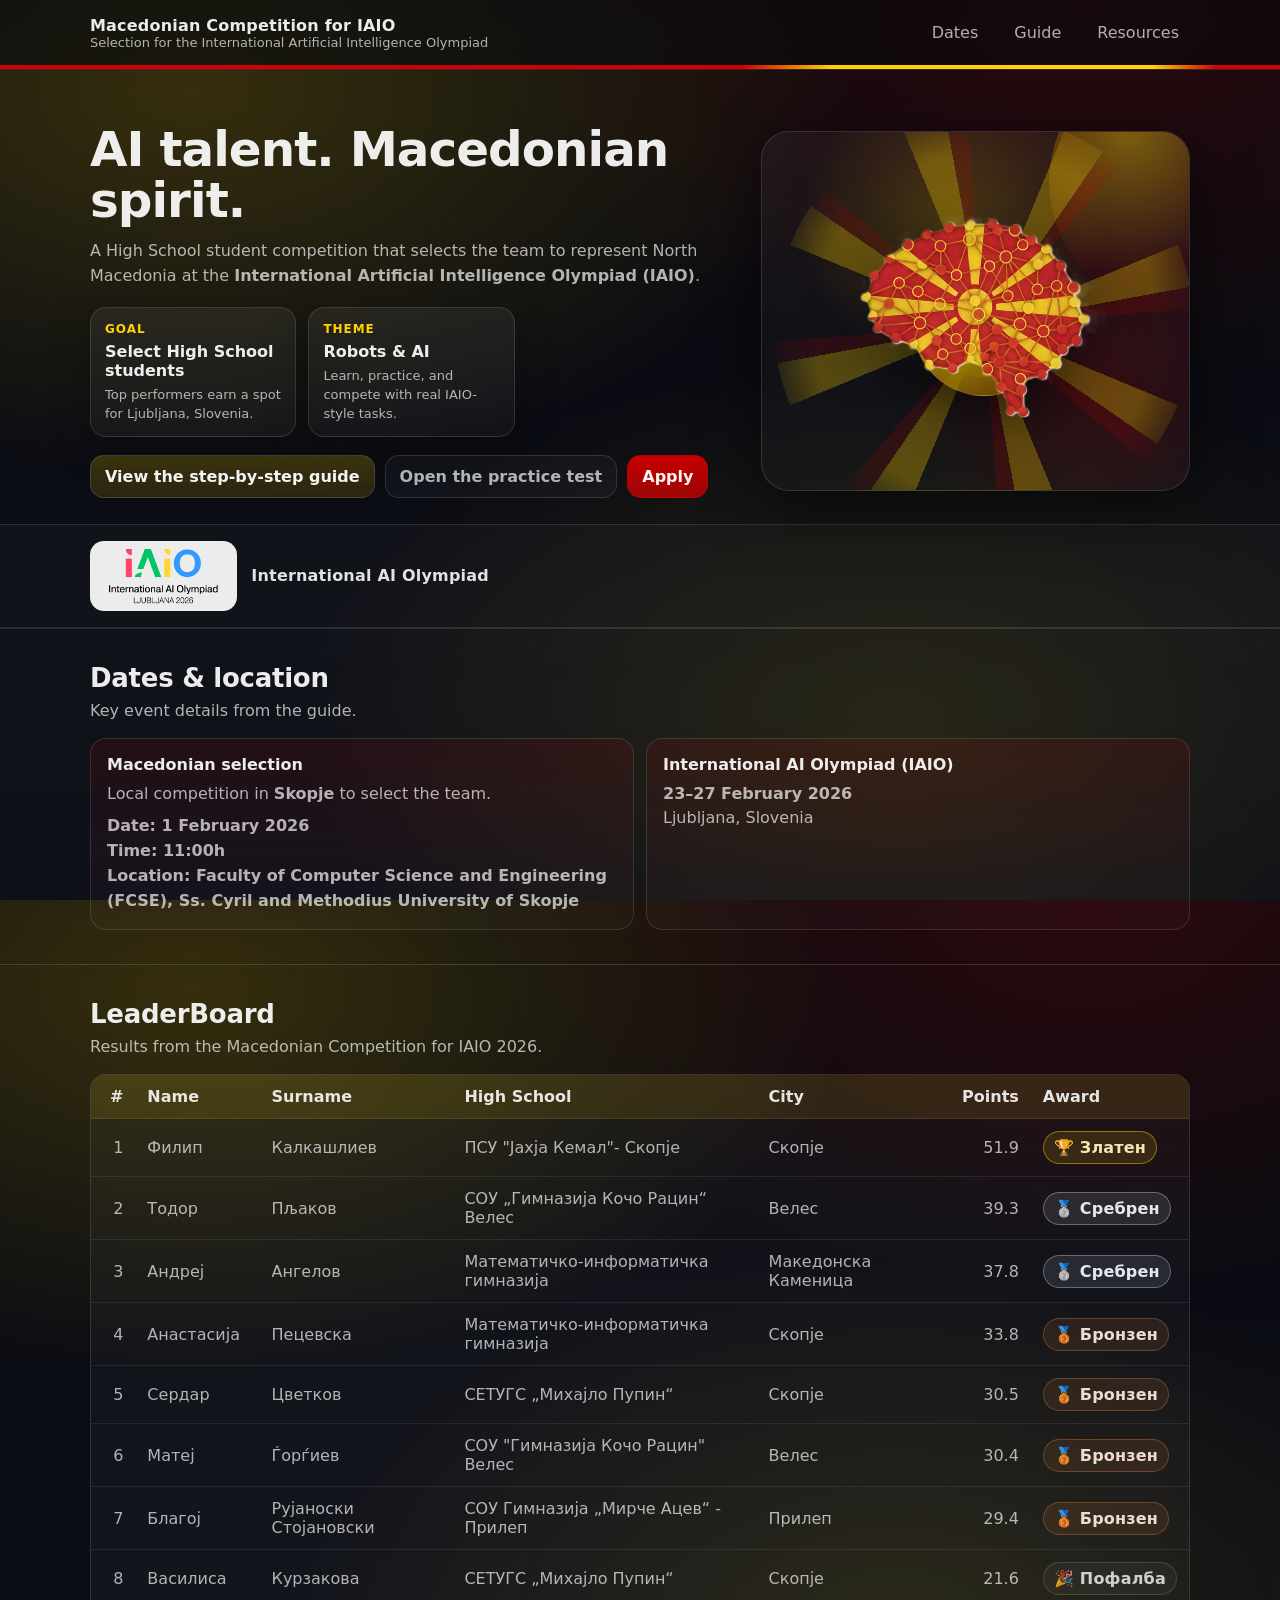
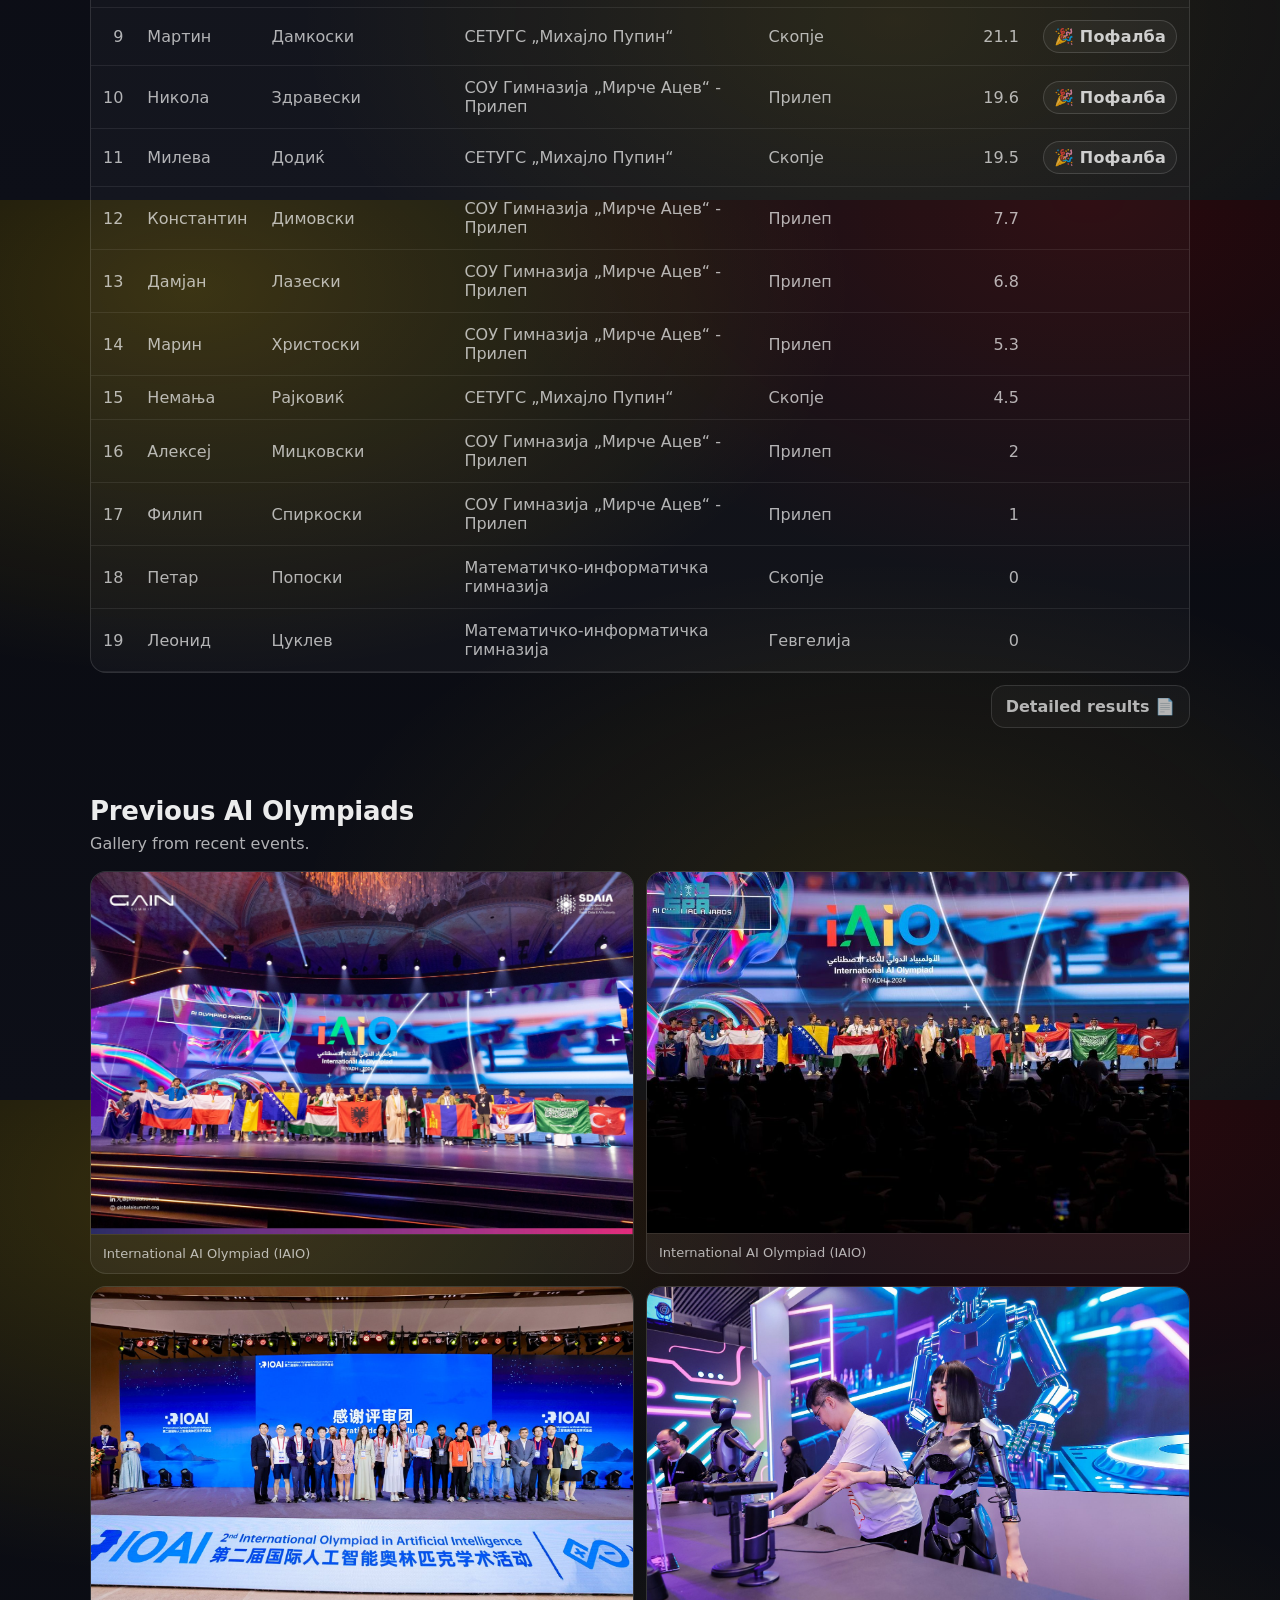
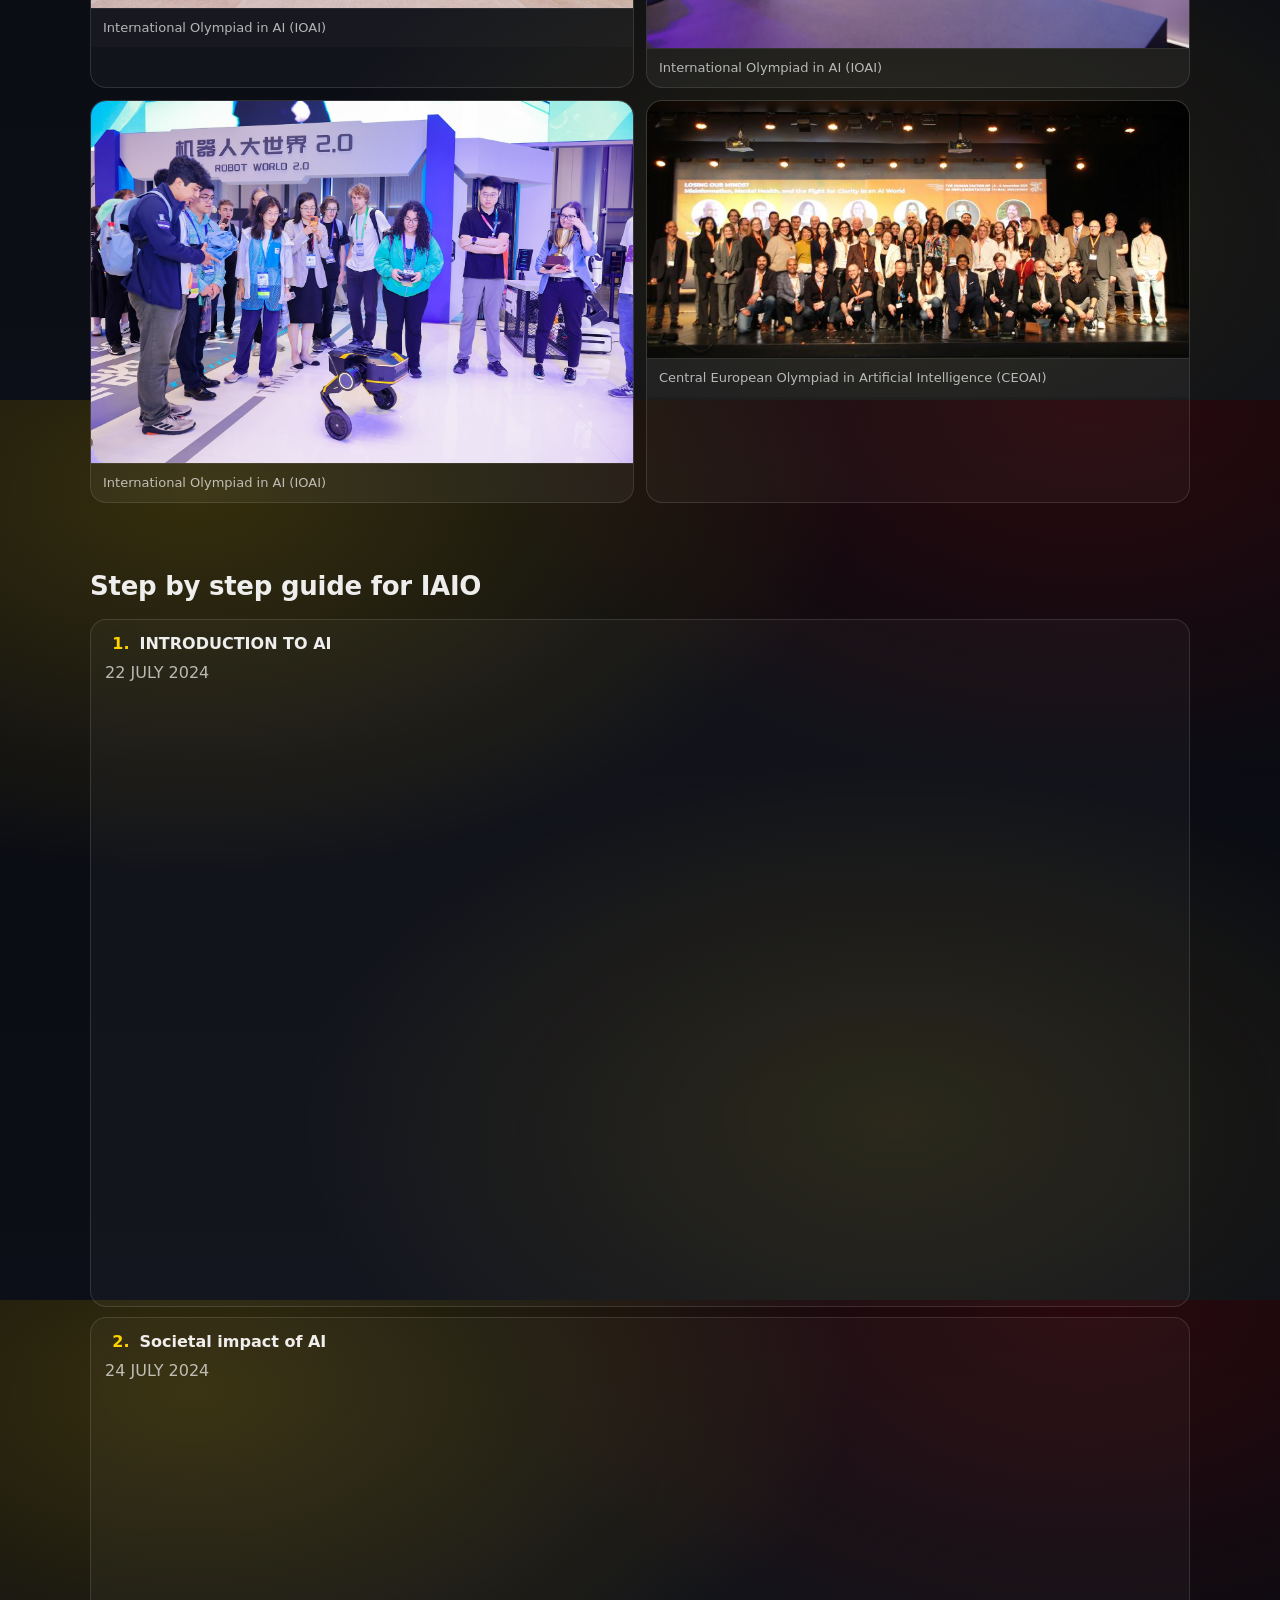
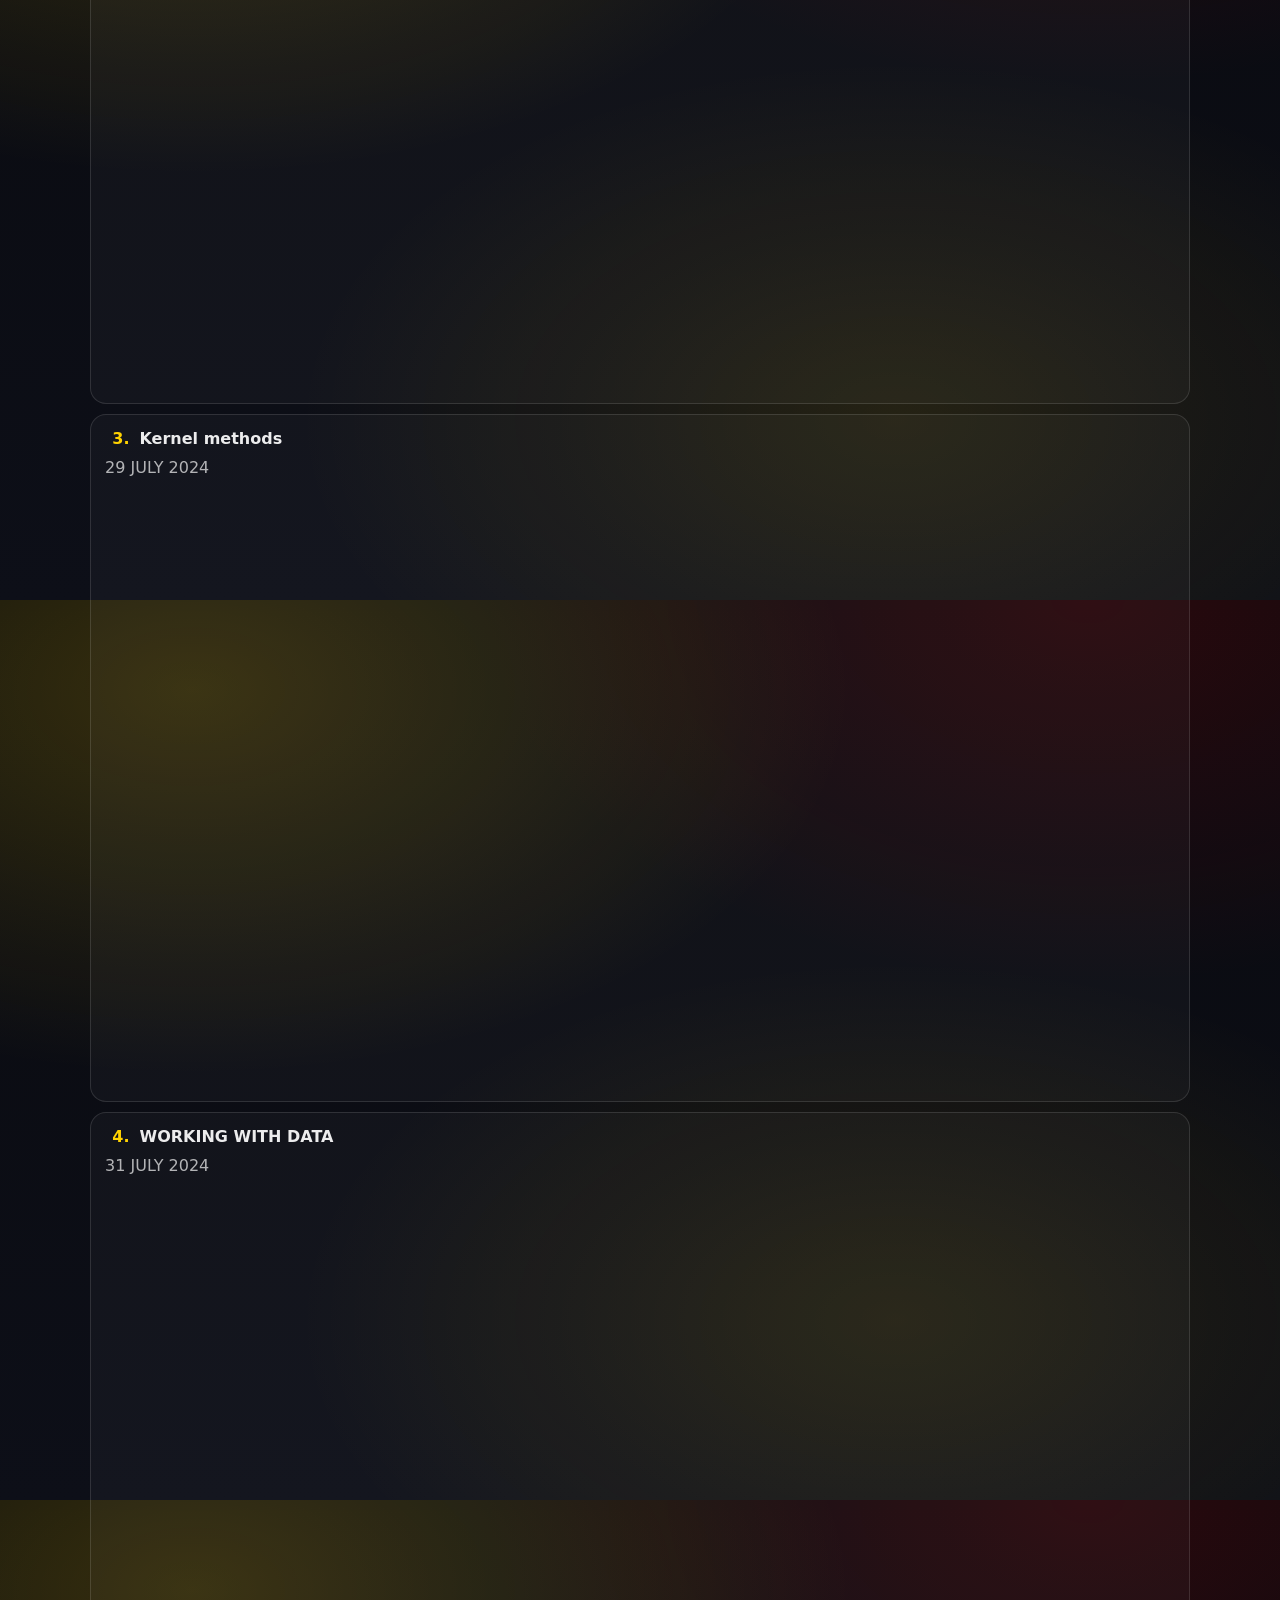
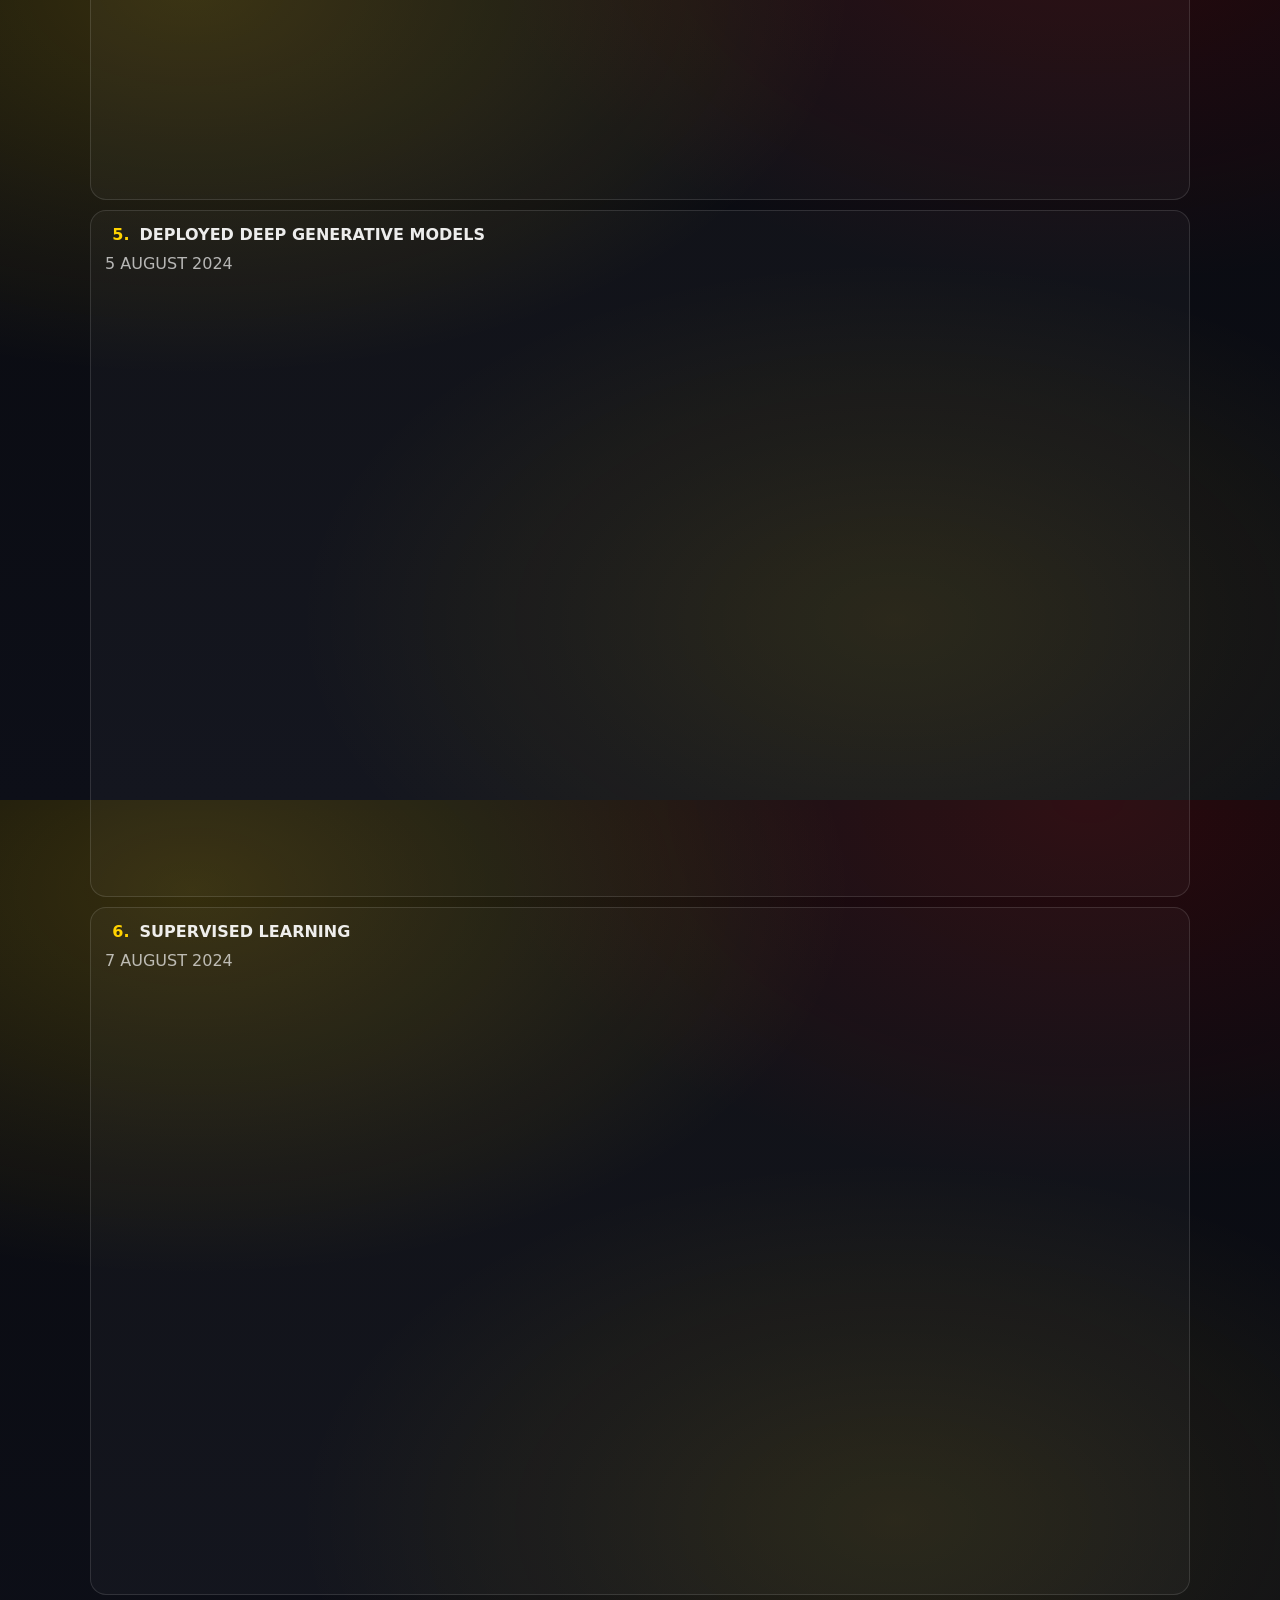
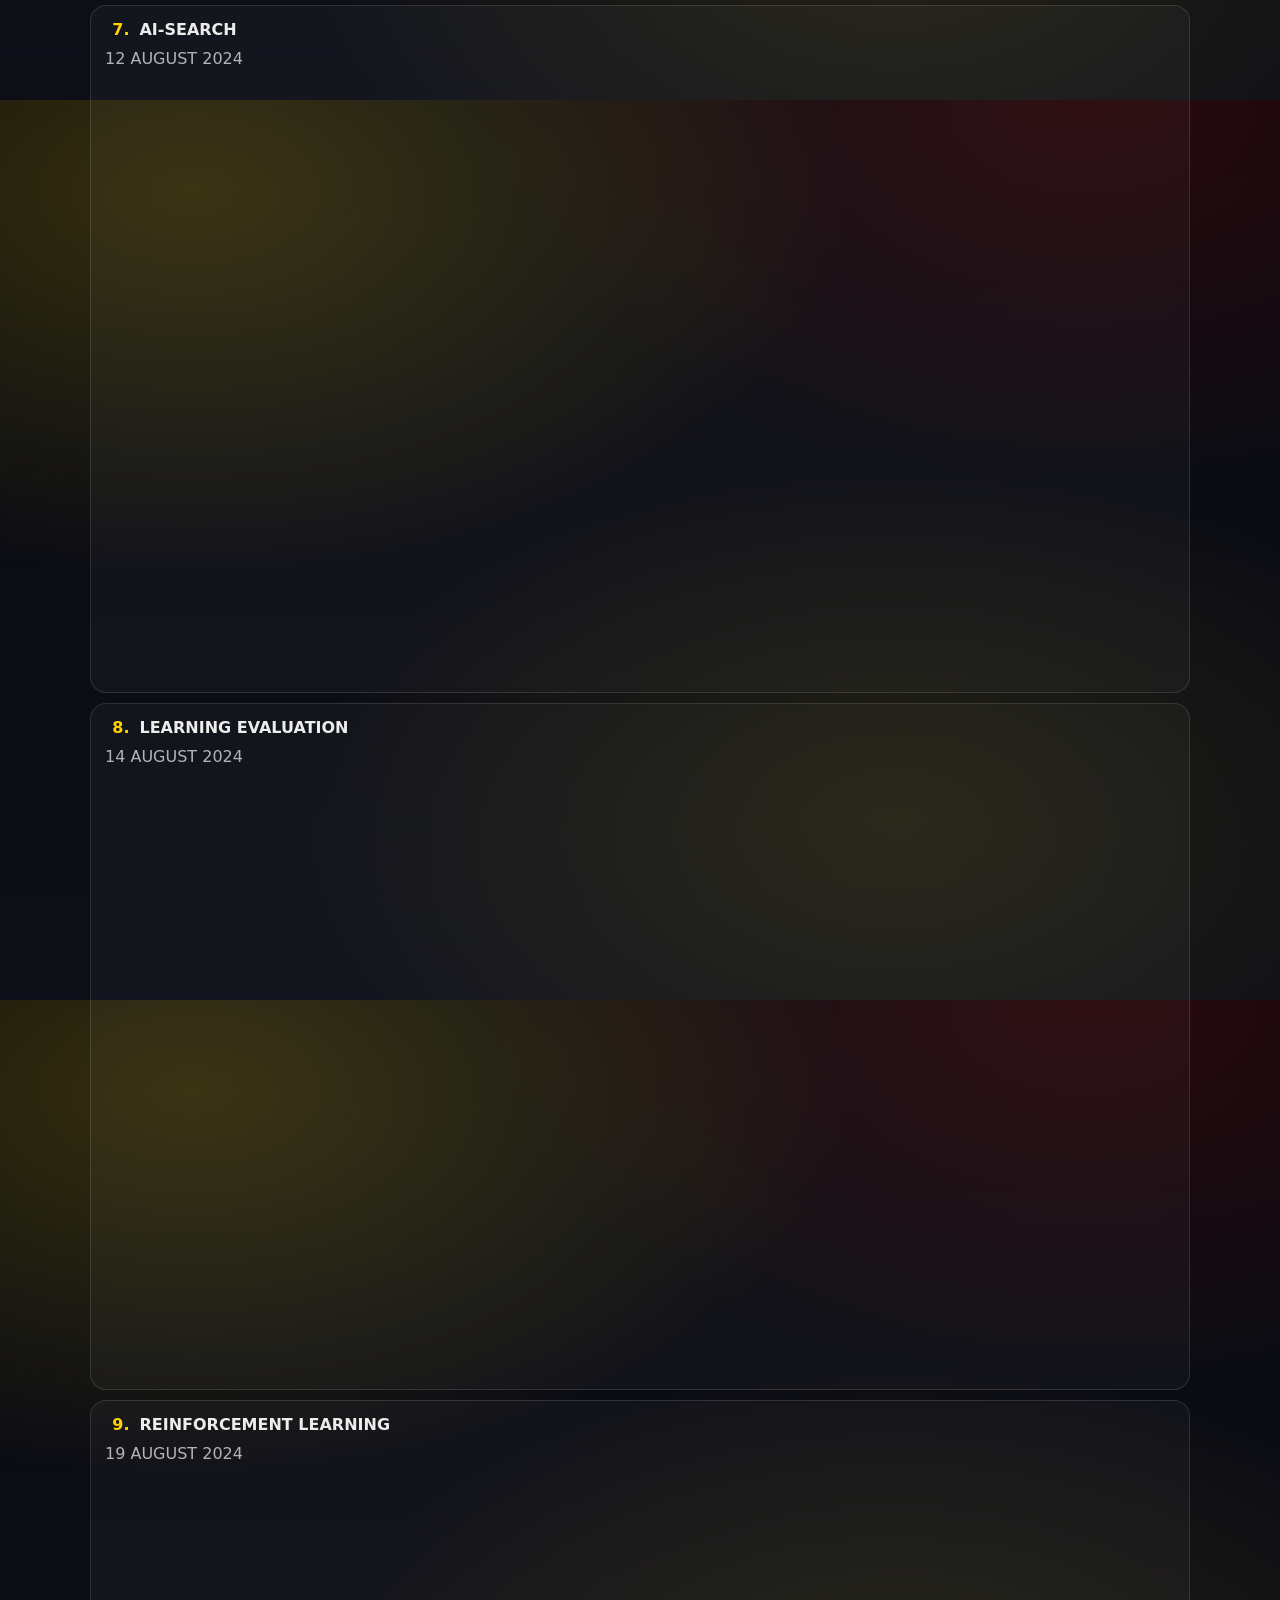
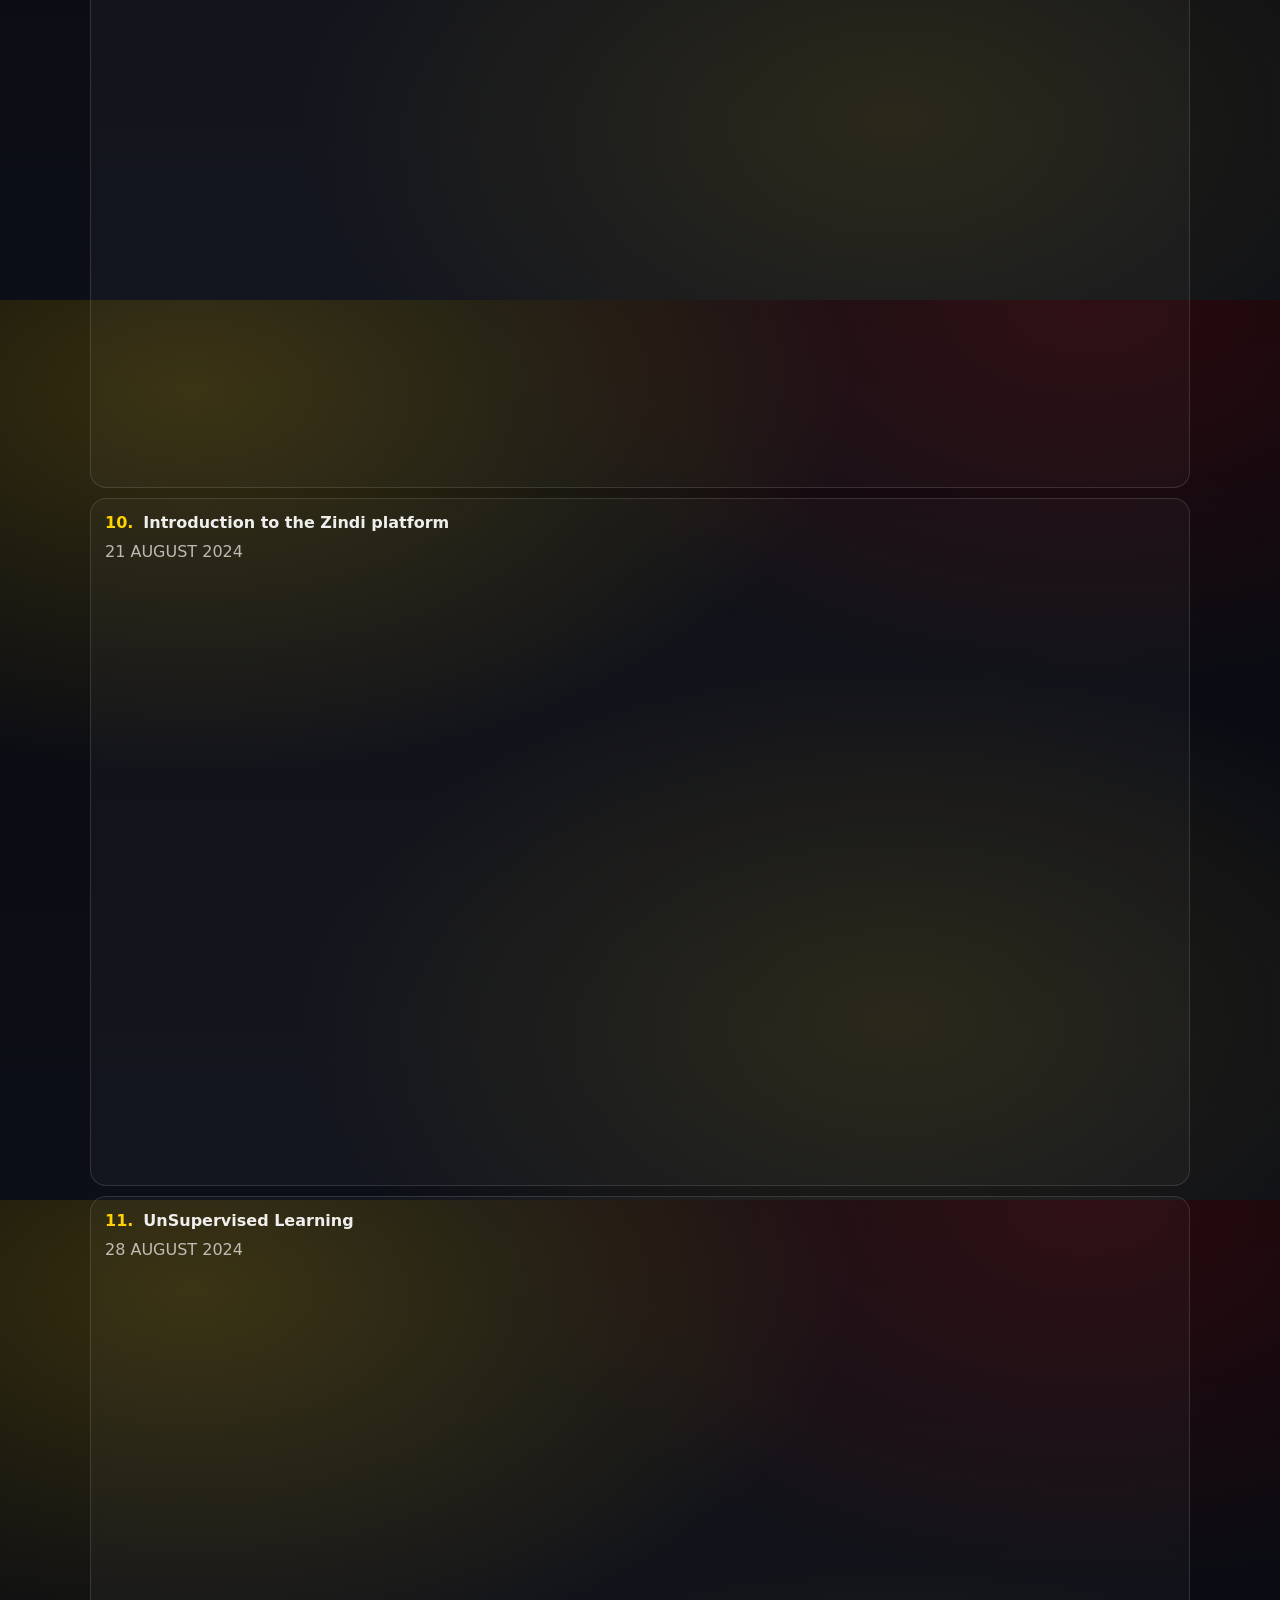
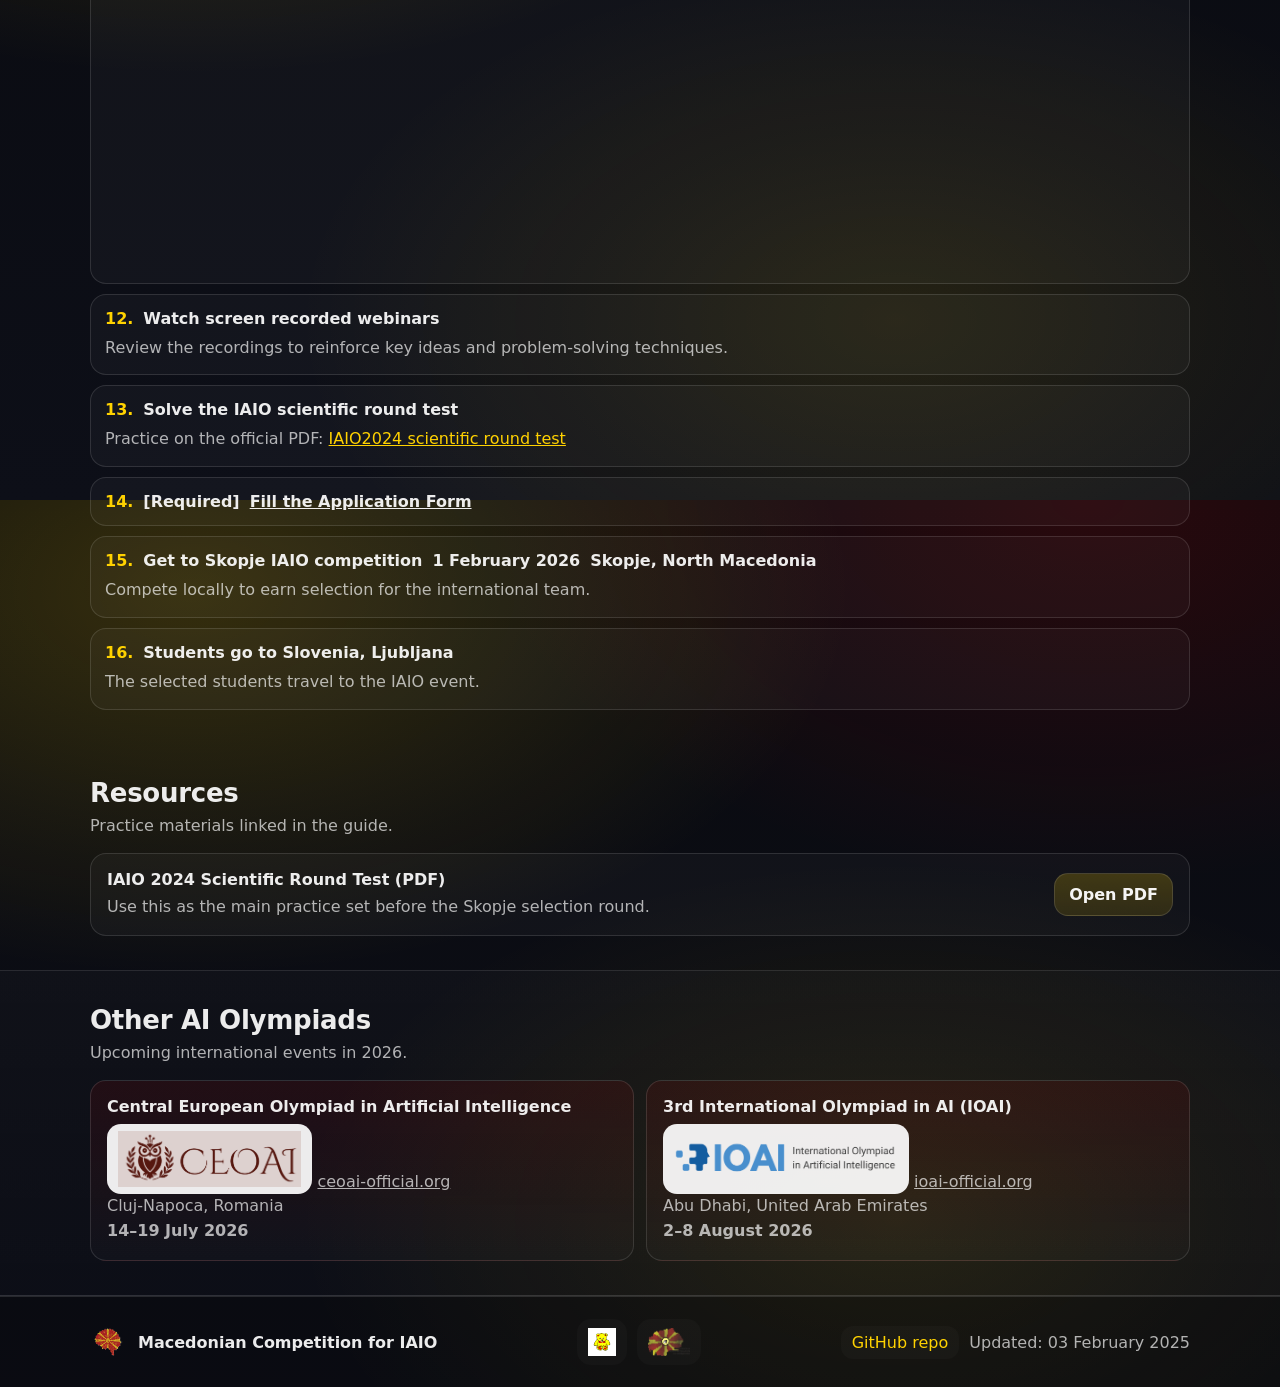
==== commit 47392769: "Detailed results" ====
--- a/index.html
+++ b/index.html
@@ -309,6 +309,10 @@
               </tr>
             </tbody>
           </table>
+        </div>
+
+        <div class="leaderboard-actions">
+          <a class="btn btn-ghost" href="https://dimitarmileski.github.io/Macedonian-IAIO/LeaderBoard%20-%20%D0%9C%D0%9A-IAIO%202026.pdf" target="_blank" rel="noreferrer">Detailed results 📄</a>
         </div>
       </div>
     </section>
--- a/assets/css/styles.css
+++ b/assets/css/styles.css
@@ -331,6 +331,14 @@
   border: 1px solid var(--border);
   background: rgba(255,255,255,.03);
   overflow: auto;
+}
+
+.leaderboard-actions{
+  margin-top: 12px;
+  display: flex;
+  justify-content: flex-end;
+  flex-wrap: wrap;
+  gap: 10px;
 }
 
 .leaderboard-table{
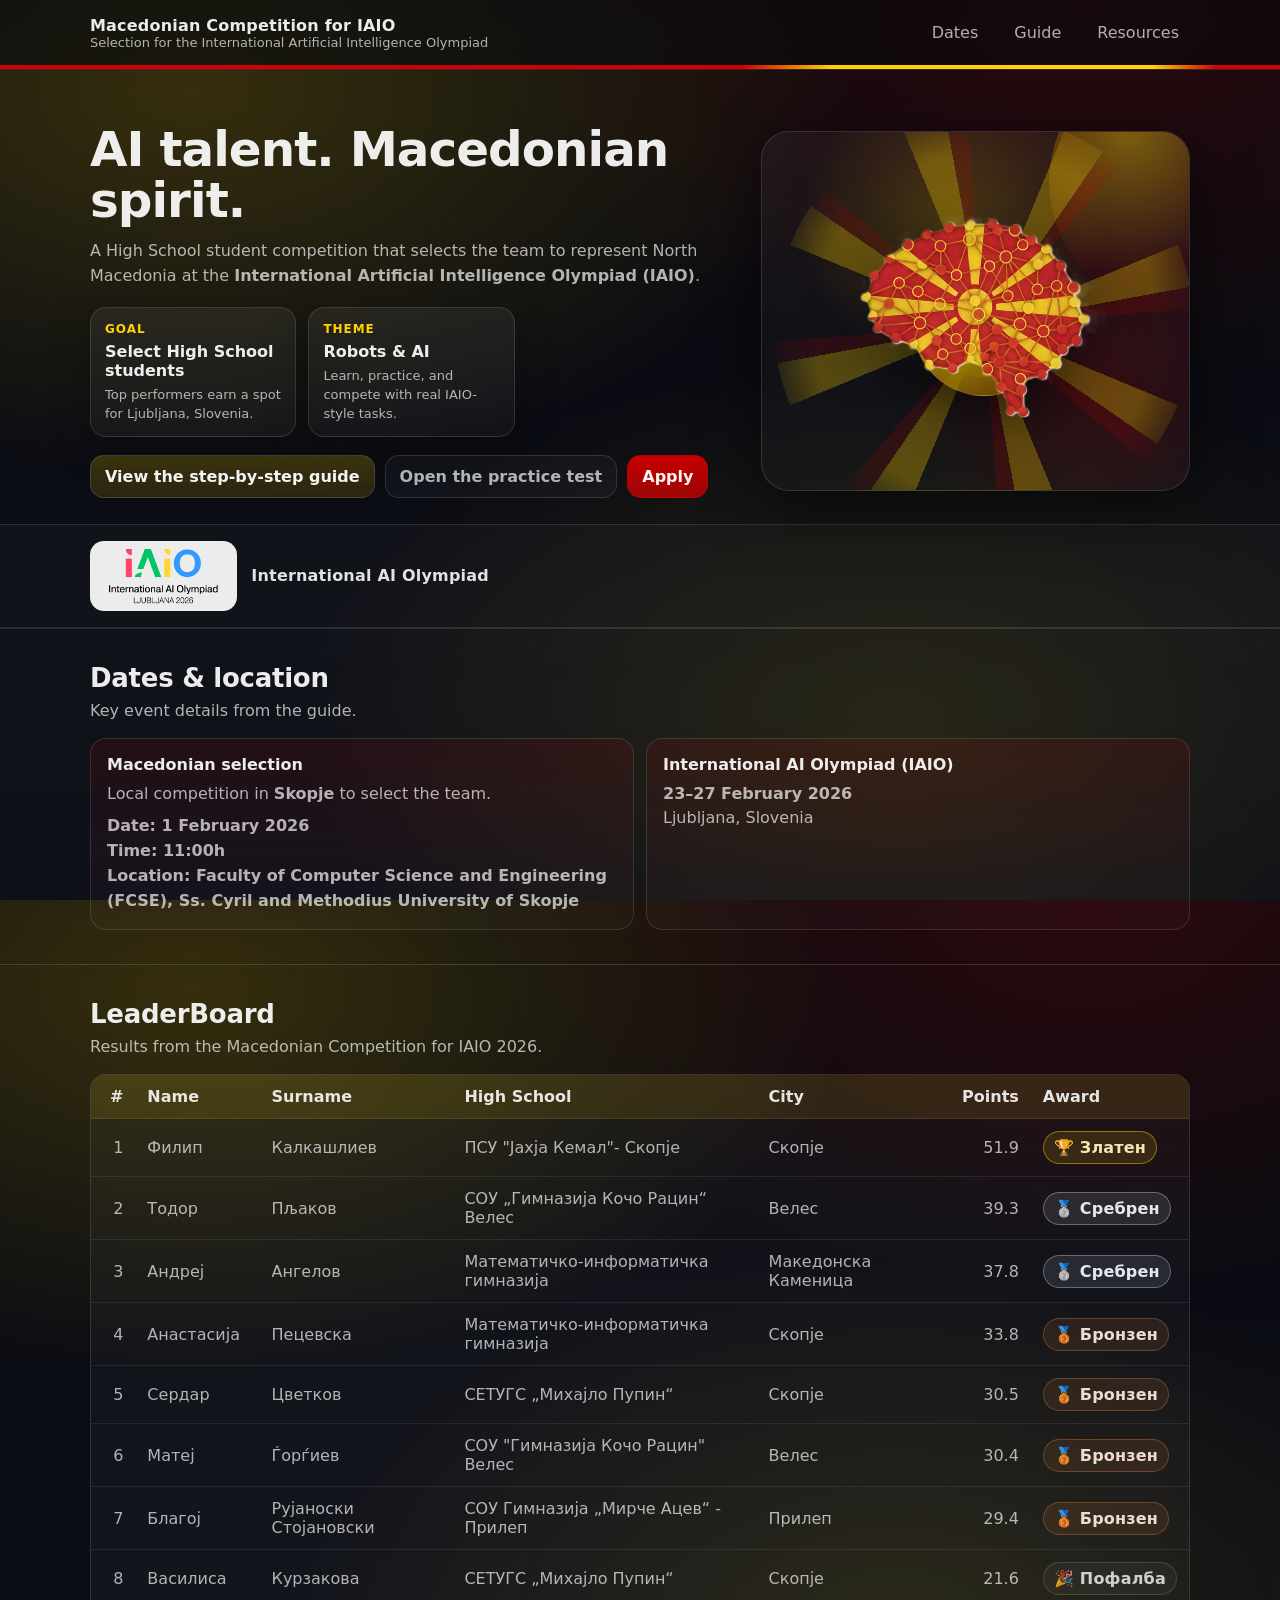
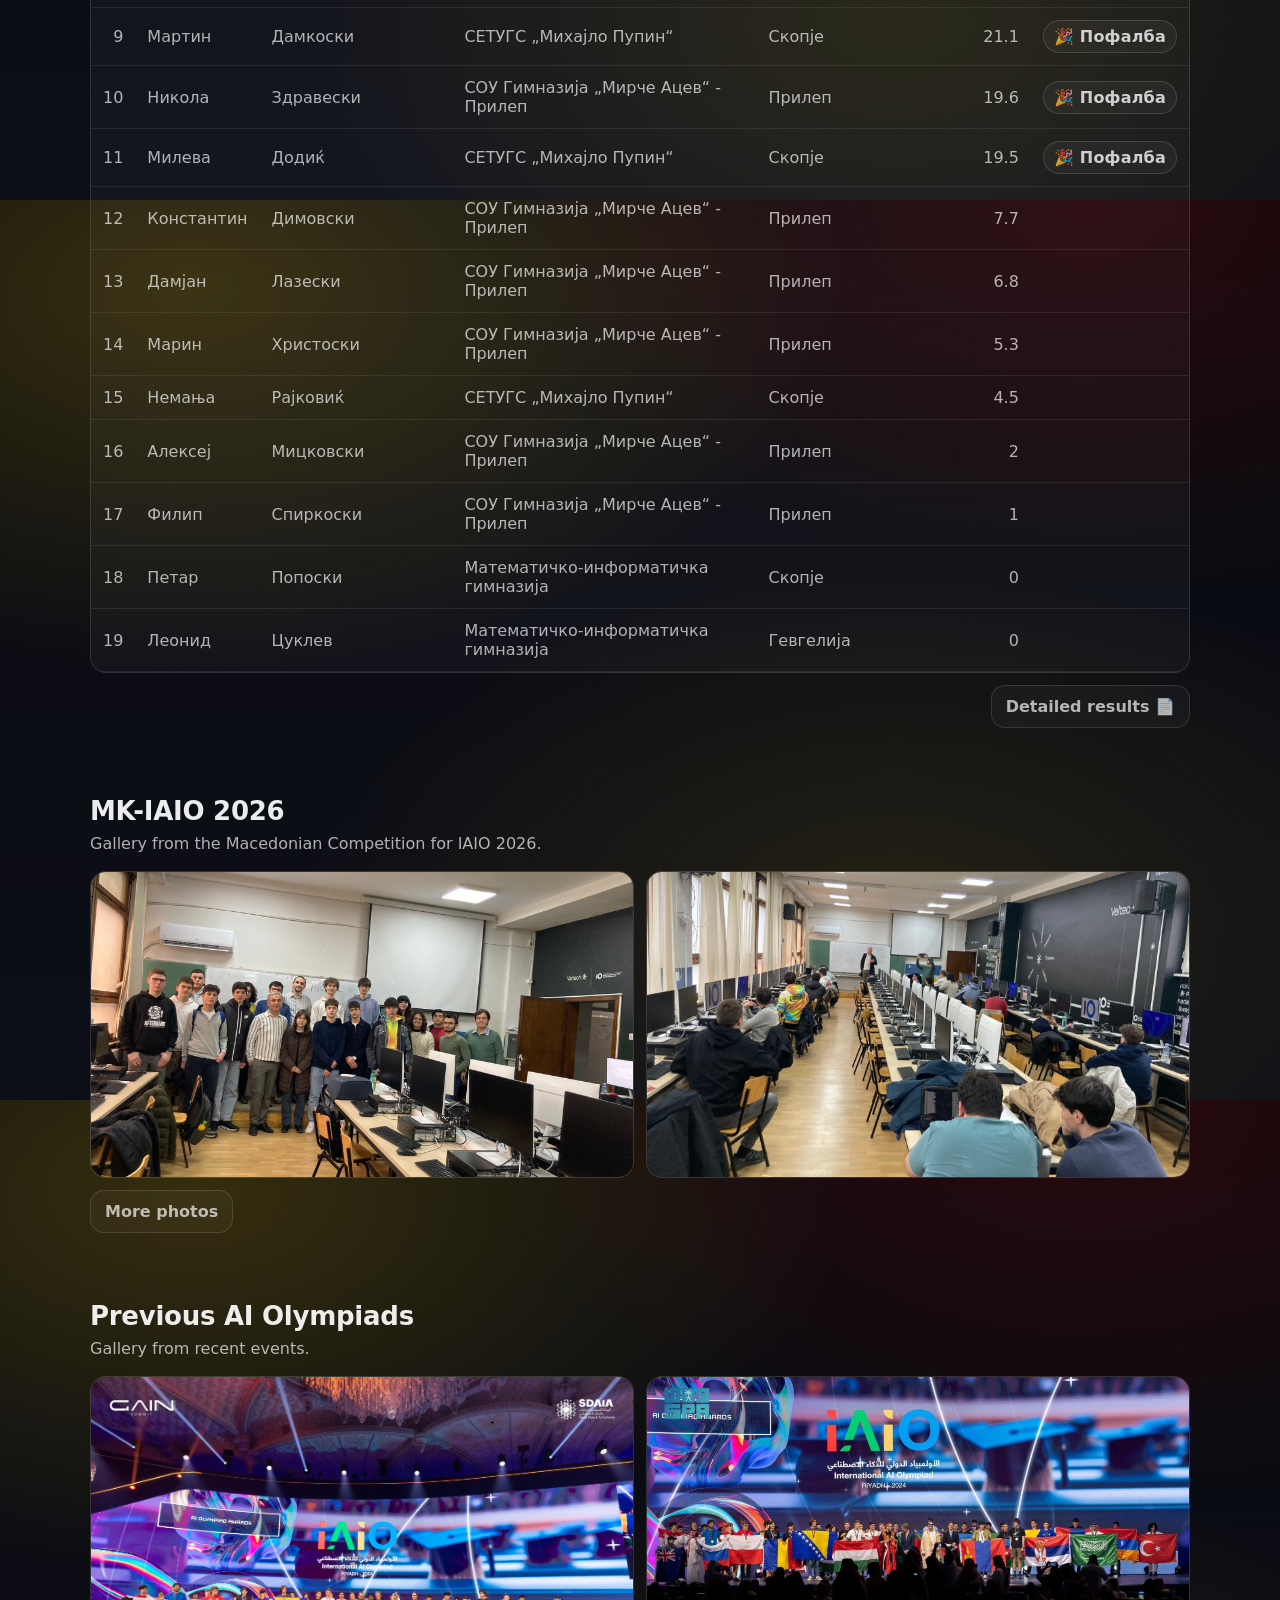
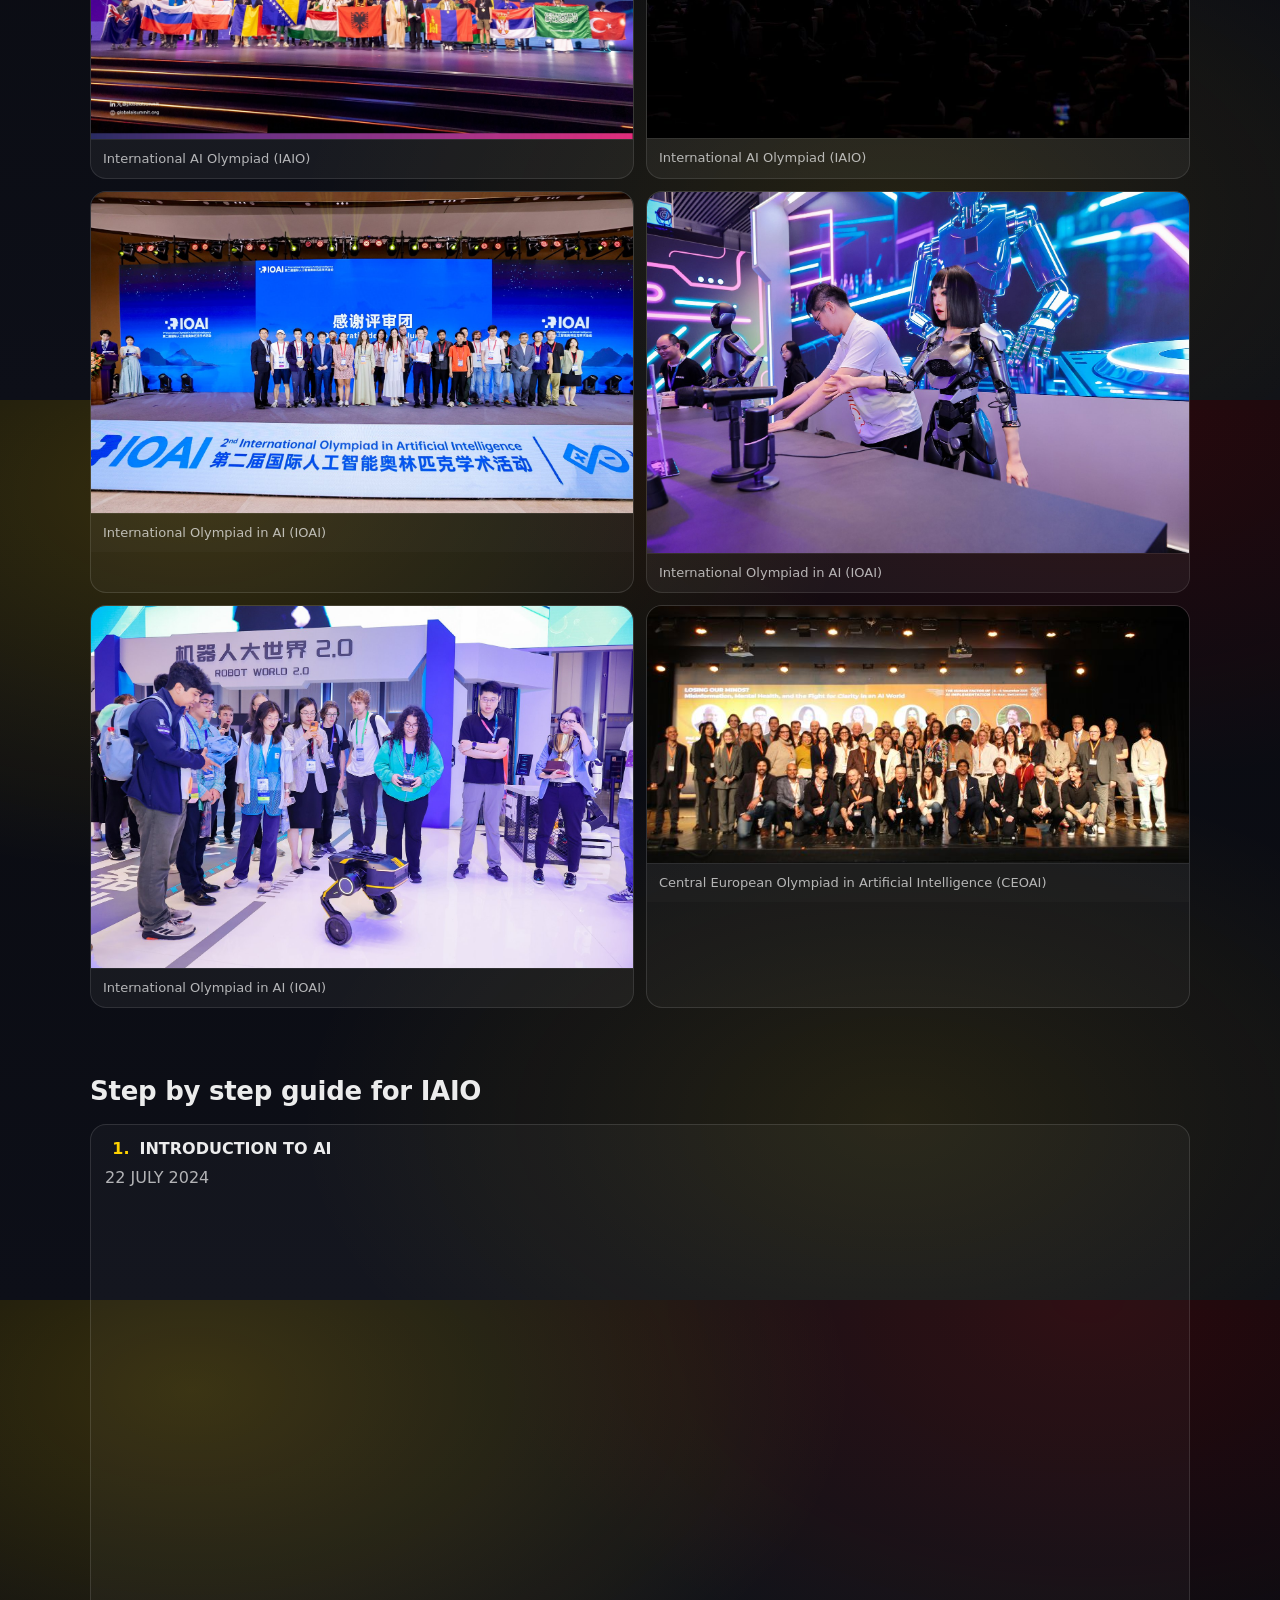
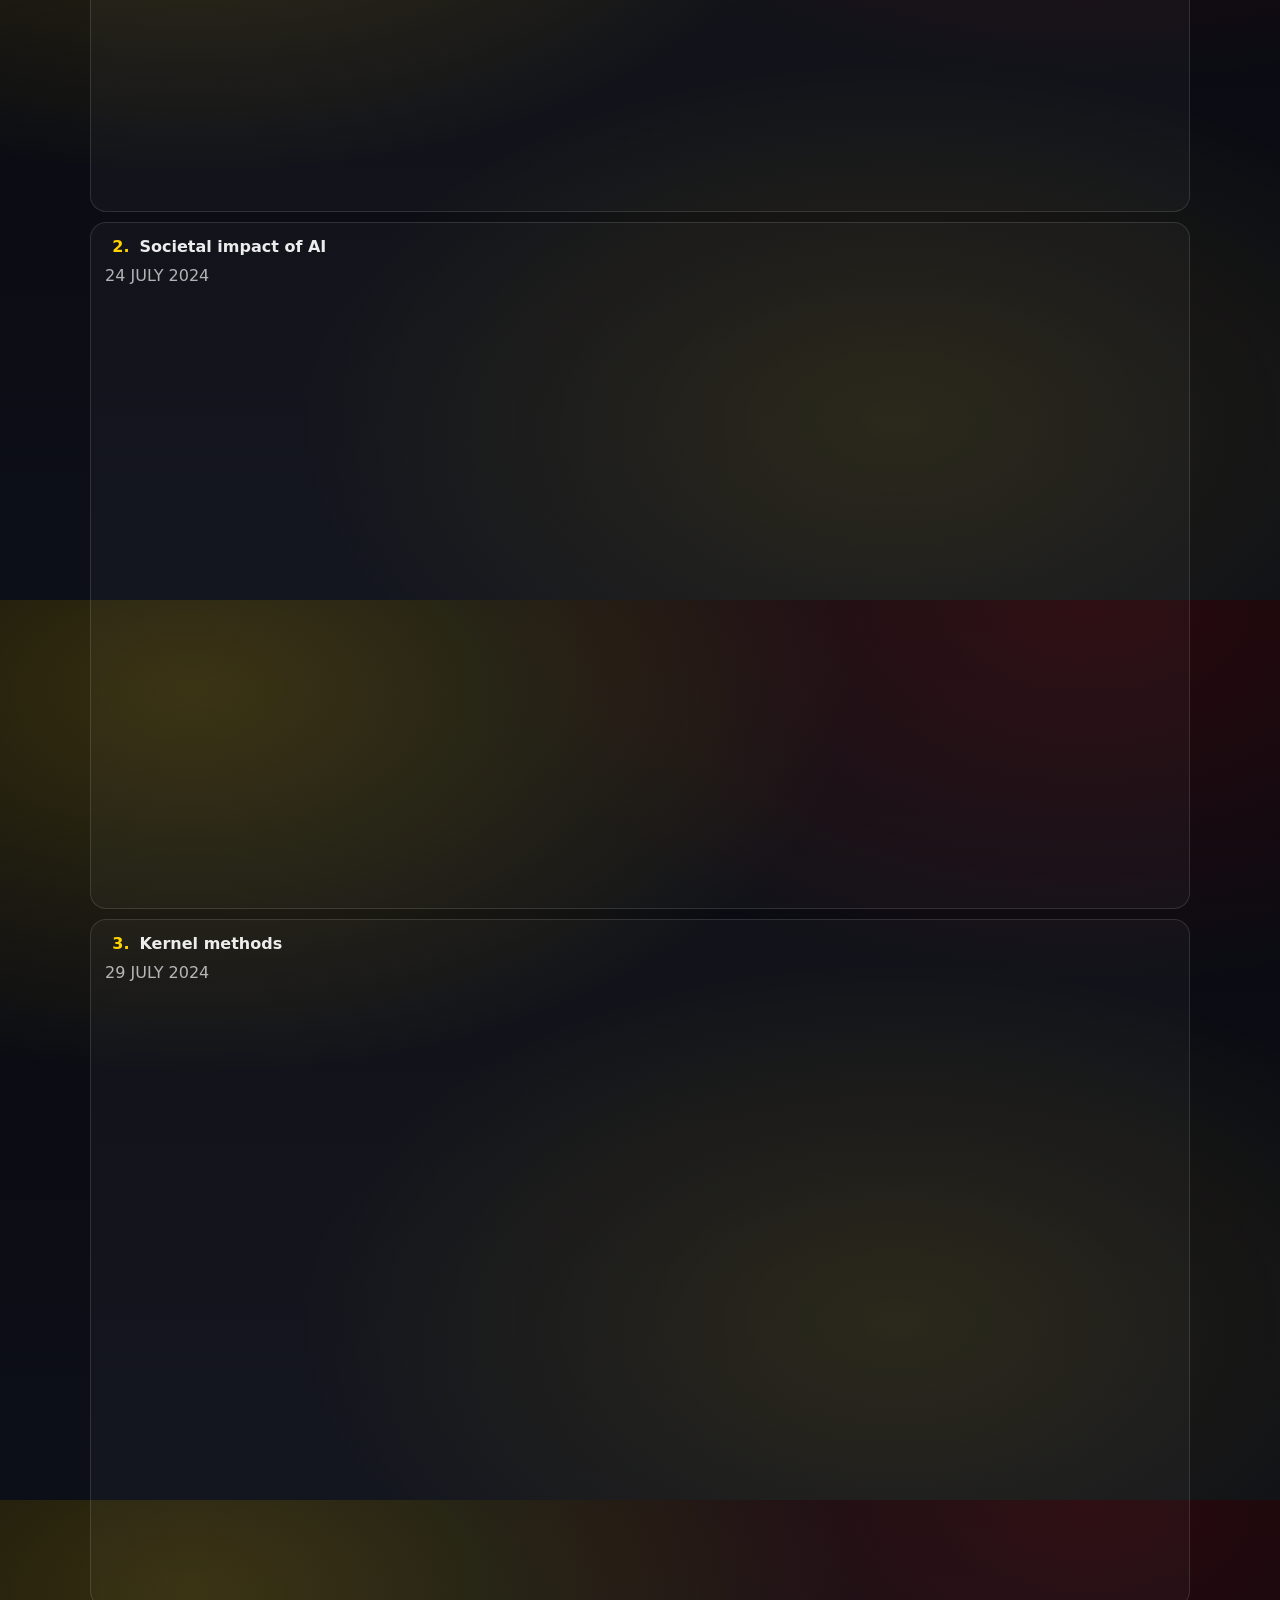
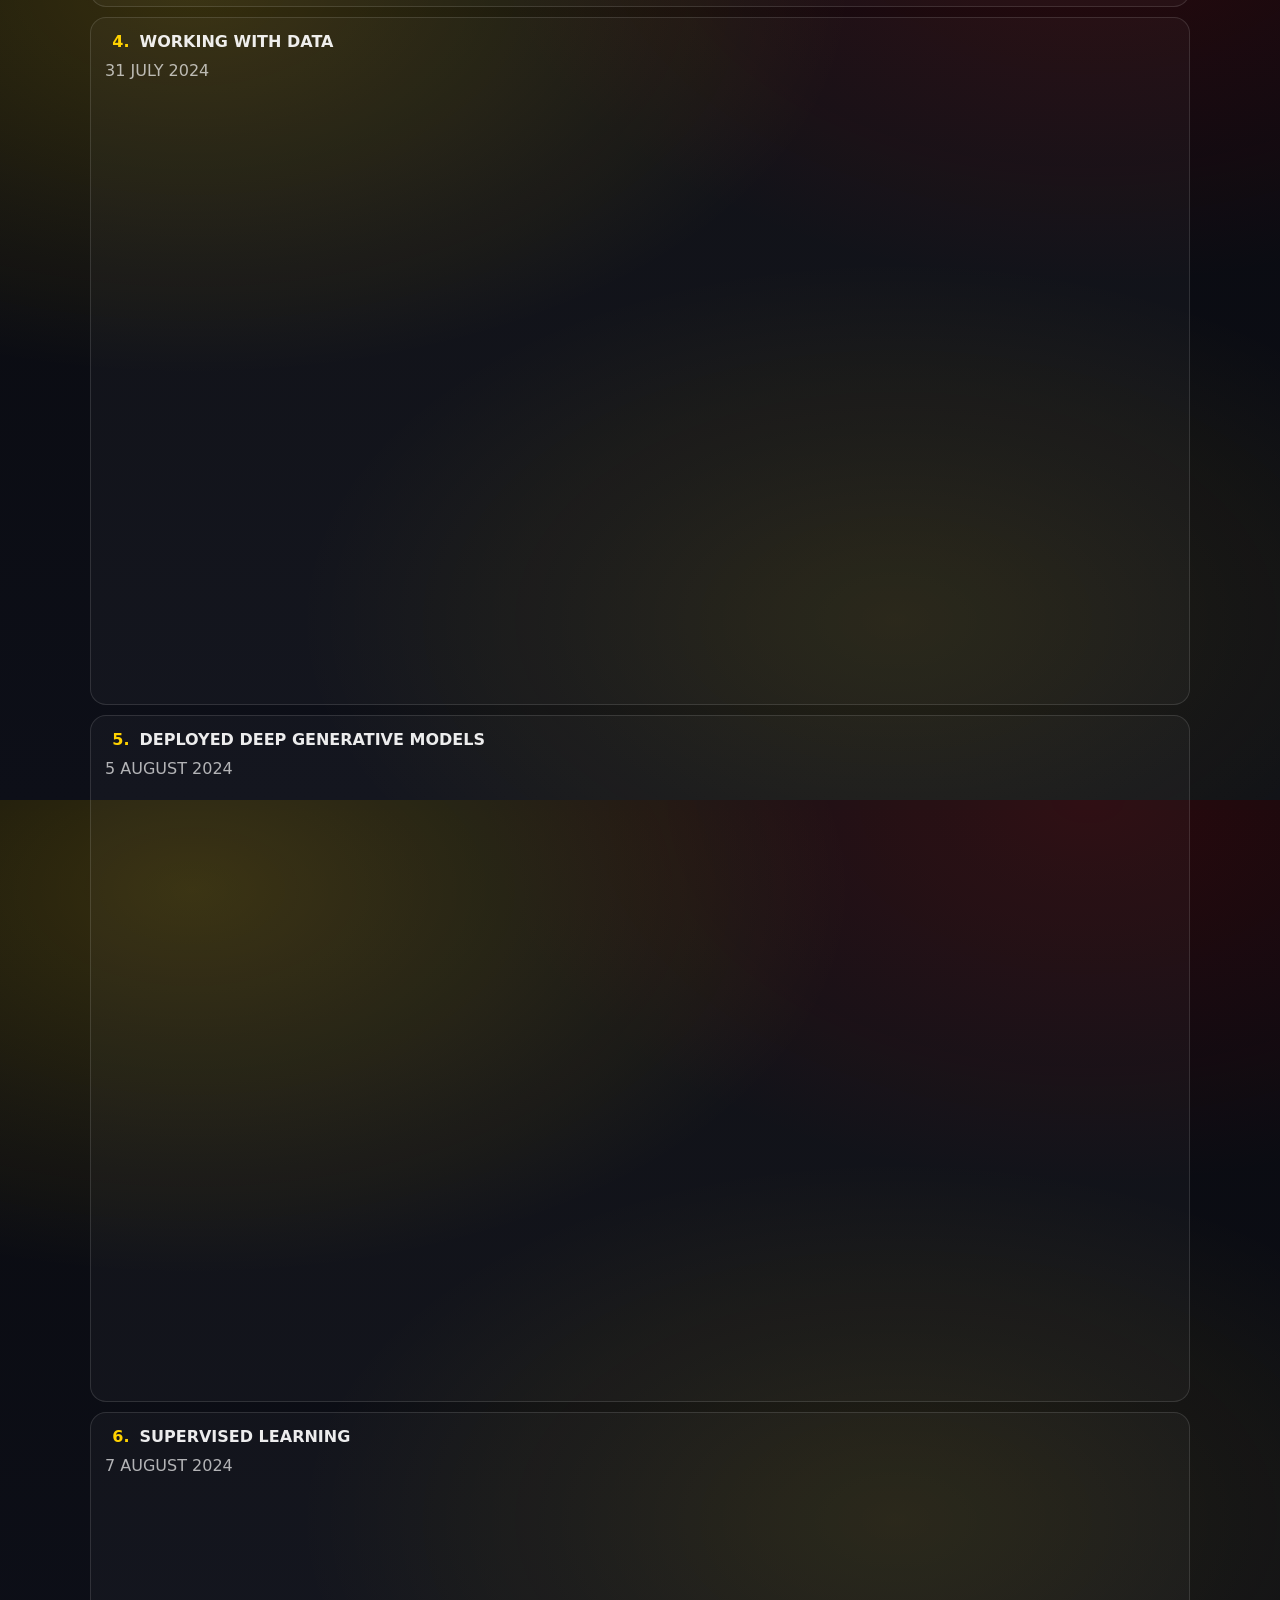
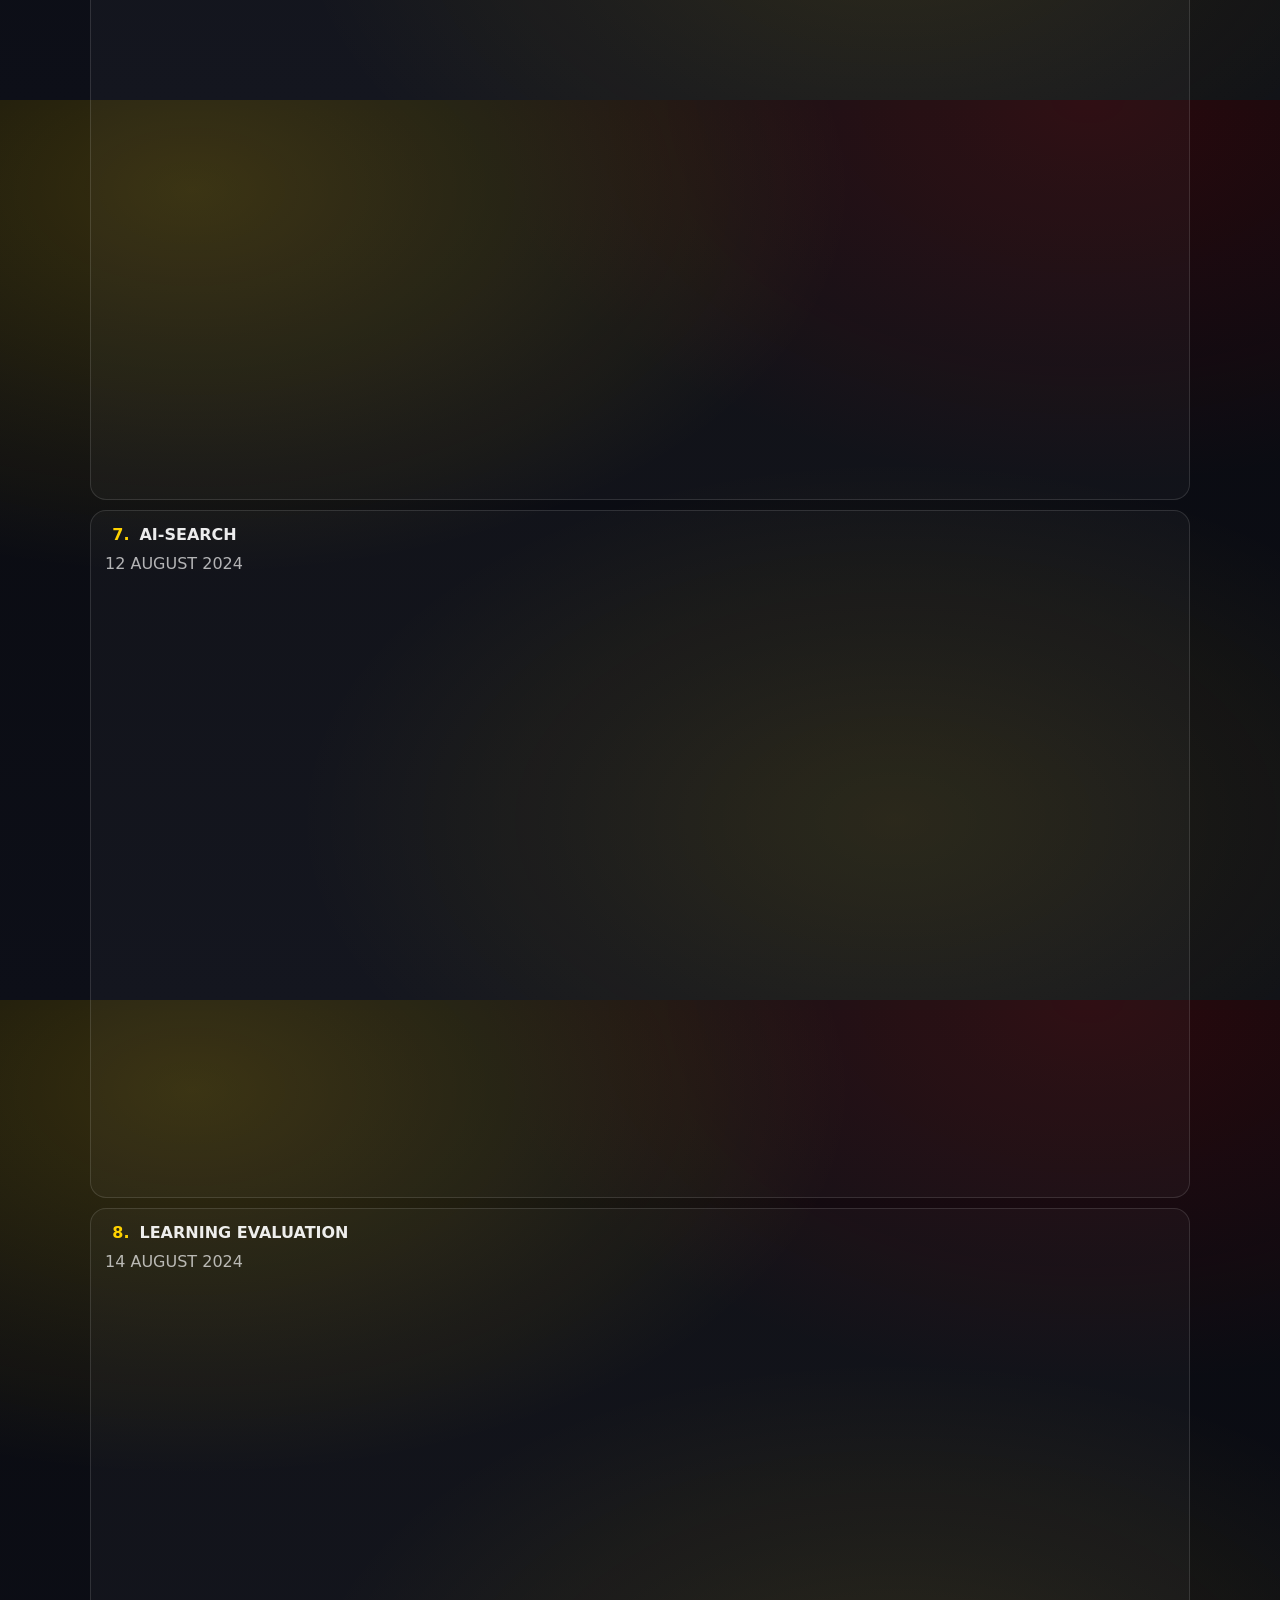
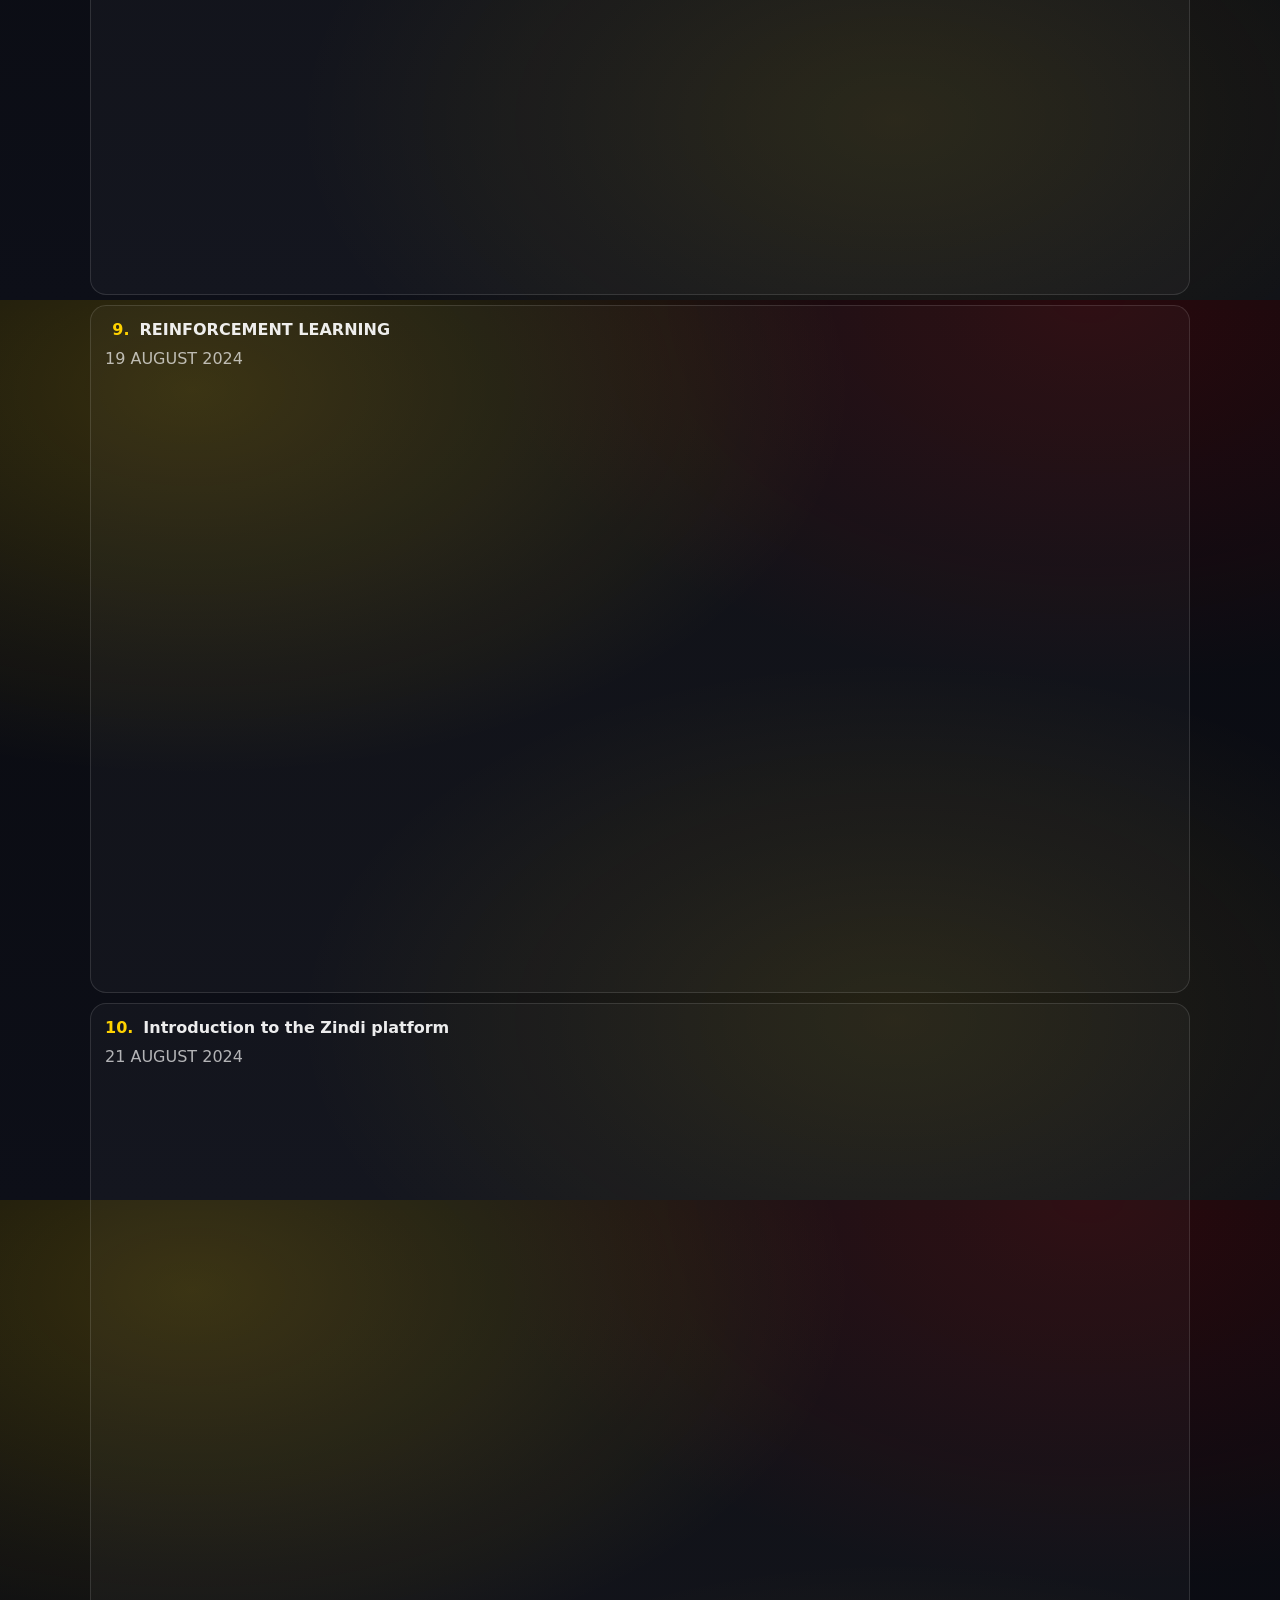
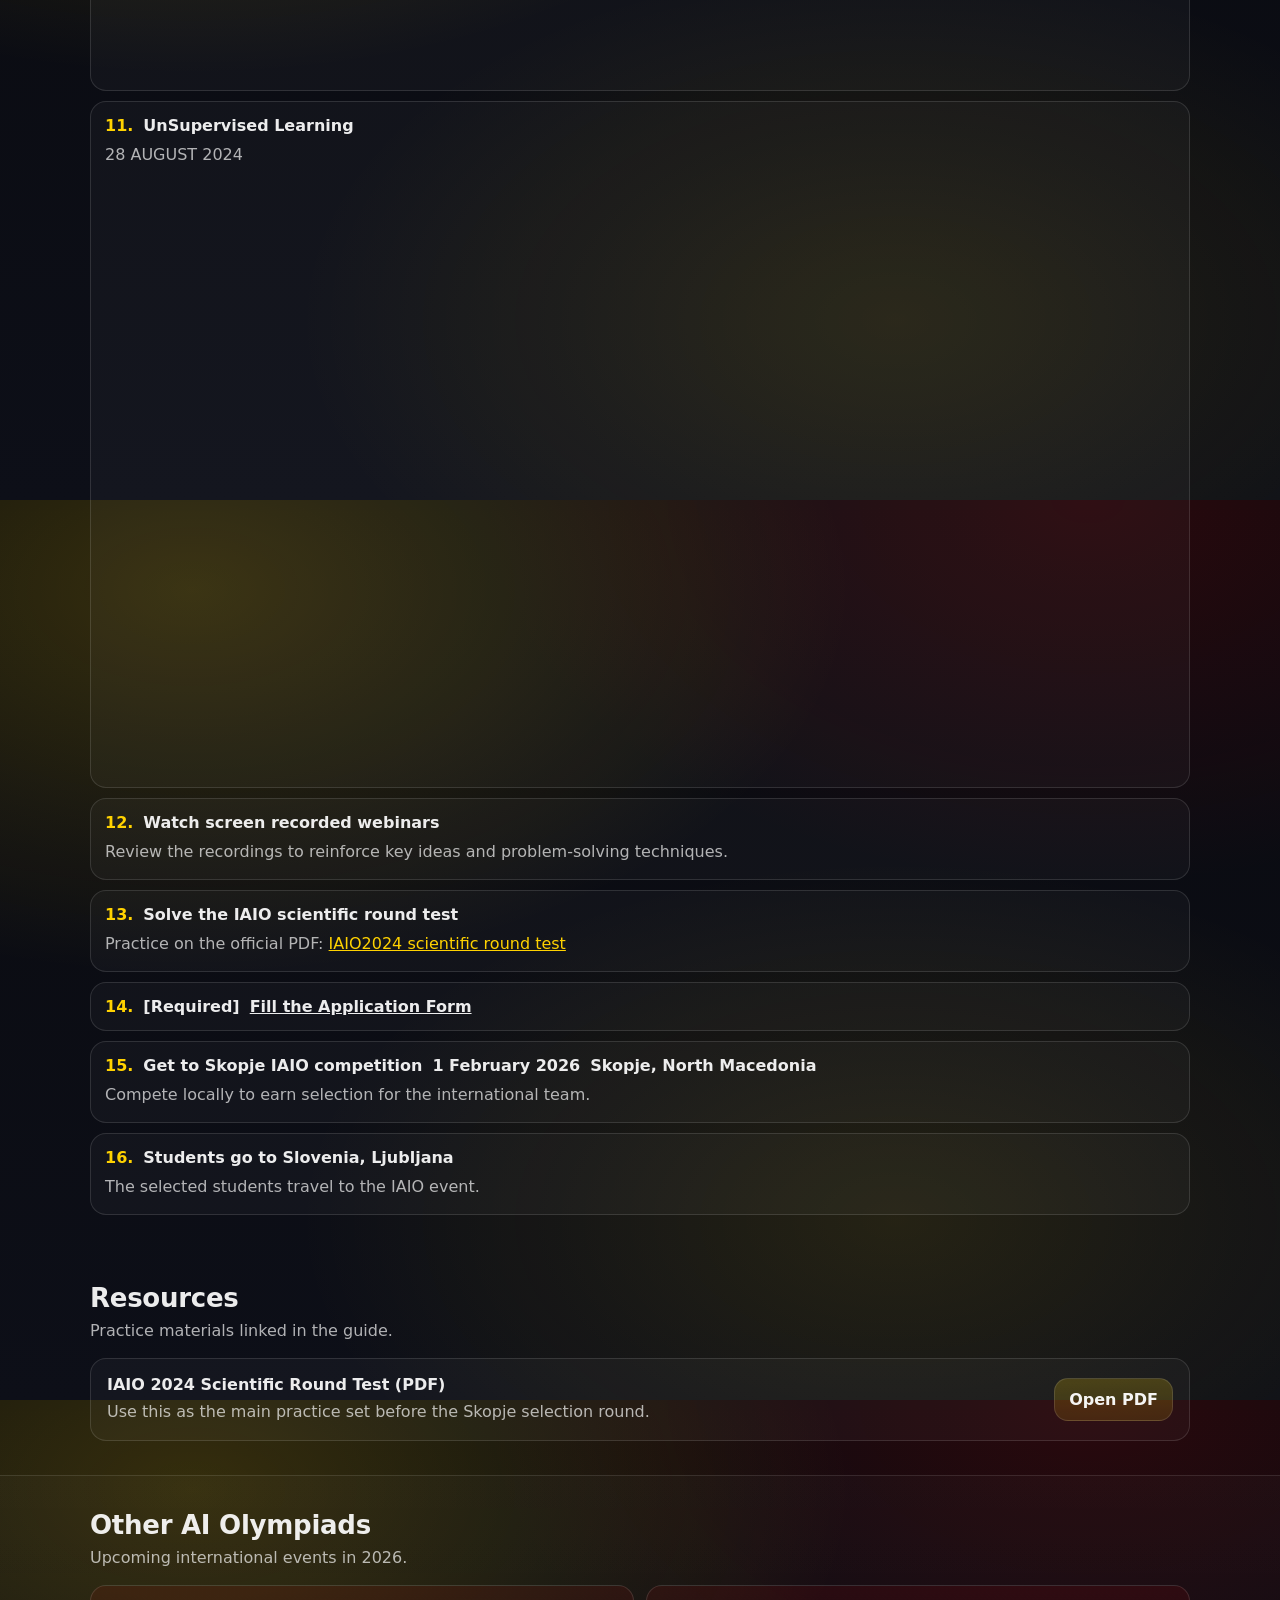
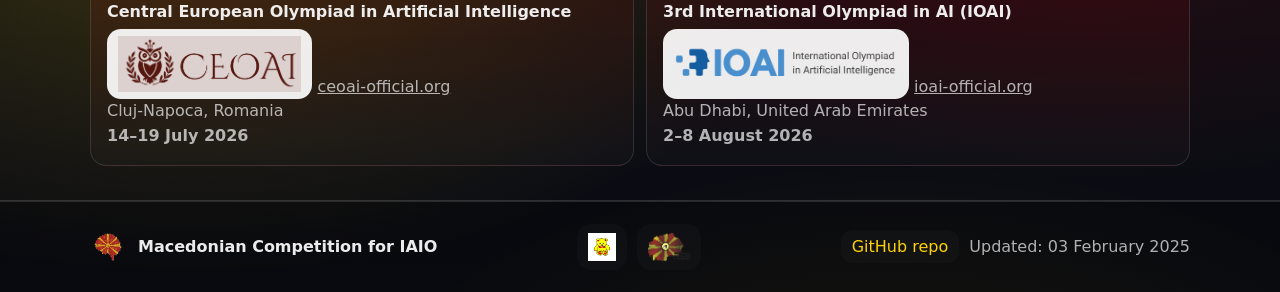
==== commit d4008994: "Gallery MK-IAIO 2026" ====
--- a/index.html
+++ b/index.html
@@ -314,6 +314,76 @@
         <div class="leaderboard-actions">
           <a class="btn btn-ghost" href="https://dimitarmileski.github.io/Macedonian-IAIO/LeaderBoard%20-%20%D0%9C%D0%9A-IAIO%202026.pdf" target="_blank" rel="noreferrer">Detailed results 📄</a>
         </div>
+      </div>
+    </section>
+
+    <section id="mk-iaio-2026" class="section" aria-label="MK-IAIO-2026 gallery">
+      <div class="container">
+        <div class="section-head">
+          <h2>MK-IAIO 2026</h2>
+          <p class="muted">Gallery from the Macedonian Competition for IAIO 2026.</p>
+        </div>
+
+        <div class="gallery" aria-label="MK-IAIO-2026 photo gallery">
+          <figure class="gallery-item">
+            <img class="gallery-img" src="assets/img/mk-iaio%202026/mk-iaio2026-13.jpg" alt="MK-IAIO 2026 photo 13" loading="lazy" decoding="async" />
+            <figcaption class="gallery-caption"></figcaption>
+          </figure>
+          <figure class="gallery-item">
+            <img class="gallery-img" src="assets/img/mk-iaio%202026/mk-iaio2026-9.jpg" alt="MK-IAIO 2026 photo 9" loading="lazy" decoding="async" />
+            <figcaption class="gallery-caption"></figcaption>
+          </figure>
+        </div>
+
+        <details class="gallery-more">
+          <summary class="btn btn-ghost gallery-more-summary">More photos</summary>
+          <div class="gallery gallery-more-grid" aria-label="More MK-IAIO-2026 photos">
+            <figure class="gallery-item">
+              <img class="gallery-img" src="assets/img/mk-iaio%202026/mk-iaio2026-1.jpg" alt="MK-IAIO 2026 photo 1" loading="lazy" decoding="async" />
+              <figcaption class="gallery-caption"></figcaption>
+            </figure>
+            <figure class="gallery-item">
+              <img class="gallery-img" src="assets/img/mk-iaio%202026/mk-iaio2026-2.jpg" alt="MK-IAIO 2026 photo 2" loading="lazy" decoding="async" />
+              <figcaption class="gallery-caption"></figcaption>
+            </figure>
+            <figure class="gallery-item">
+              <img class="gallery-img" src="assets/img/mk-iaio%202026/mk-iaio2026-3.jpg" alt="MK-IAIO 2026 photo 3" loading="lazy" decoding="async" />
+              <figcaption class="gallery-caption"></figcaption>
+            </figure>
+            <figure class="gallery-item">
+              <img class="gallery-img" src="assets/img/mk-iaio%202026/mk-iaio2026-4.jpg" alt="MK-IAIO 2026 photo 4" loading="lazy" decoding="async" />
+              <figcaption class="gallery-caption"></figcaption>
+            </figure>
+            <figure class="gallery-item">
+              <img class="gallery-img" src="assets/img/mk-iaio%202026/mk-iaio2026-5.jpg" alt="MK-IAIO 2026 photo 5" loading="lazy" decoding="async" />
+              <figcaption class="gallery-caption"></figcaption>
+            </figure>
+            <figure class="gallery-item">
+              <img class="gallery-img" src="assets/img/mk-iaio%202026/mk-iaio2026-6.jpg" alt="MK-IAIO 2026 photo 6" loading="lazy" decoding="async" />
+              <figcaption class="gallery-caption"></figcaption>
+            </figure>
+            <figure class="gallery-item">
+              <img class="gallery-img" src="assets/img/mk-iaio%202026/mk-iaio2026-7.jpg" alt="MK-IAIO 2026 photo 7" loading="lazy" decoding="async" />
+              <figcaption class="gallery-caption"></figcaption>
+            </figure>
+            <figure class="gallery-item">
+              <img class="gallery-img" src="assets/img/mk-iaio%202026/mk-iaio2026-8.jpg" alt="MK-IAIO 2026 photo 8" loading="lazy" decoding="async" />
+              <figcaption class="gallery-caption"></figcaption>
+            </figure>
+            <figure class="gallery-item">
+              <img class="gallery-img" src="assets/img/mk-iaio%202026/mk-iaio2026-10.jpg" alt="MK-IAIO 2026 photo 10" loading="lazy" decoding="async" />
+              <figcaption class="gallery-caption"></figcaption>
+            </figure>
+            <figure class="gallery-item">
+              <img class="gallery-img" src="assets/img/mk-iaio%202026/mk-iaio2026-11.jpg" alt="MK-IAIO 2026 photo 11" loading="lazy" decoding="async" />
+              <figcaption class="gallery-caption"></figcaption>
+            </figure>
+            <figure class="gallery-item">
+              <img class="gallery-img" src="assets/img/mk-iaio%202026/mk-iaio2026-12.jpg" alt="MK-IAIO 2026 photo 12" loading="lazy" decoding="async" />
+              <figcaption class="gallery-caption"></figcaption>
+            </figure>
+          </div>
+        </details>
       </div>
     </section>
 
--- a/assets/css/styles.css
+++ b/assets/css/styles.css
@@ -324,6 +324,13 @@
   border-top: 1px solid rgba(255,255,255,.08);
   background: rgba(255,255,255,.02);
 }
+
+#mk-iaio-2026 .gallery-caption{ display: none; }
+
+.gallery-more{ margin-top: 12px; }
+.gallery-more-summary{ list-style: none; cursor: pointer; user-select: none; }
+.gallery-more-summary::-webkit-details-marker{ display: none; }
+.gallery-more[open] .gallery-more-summary{ margin-bottom: 12px; }
 
 .leaderboard{
   margin-top: 18px;
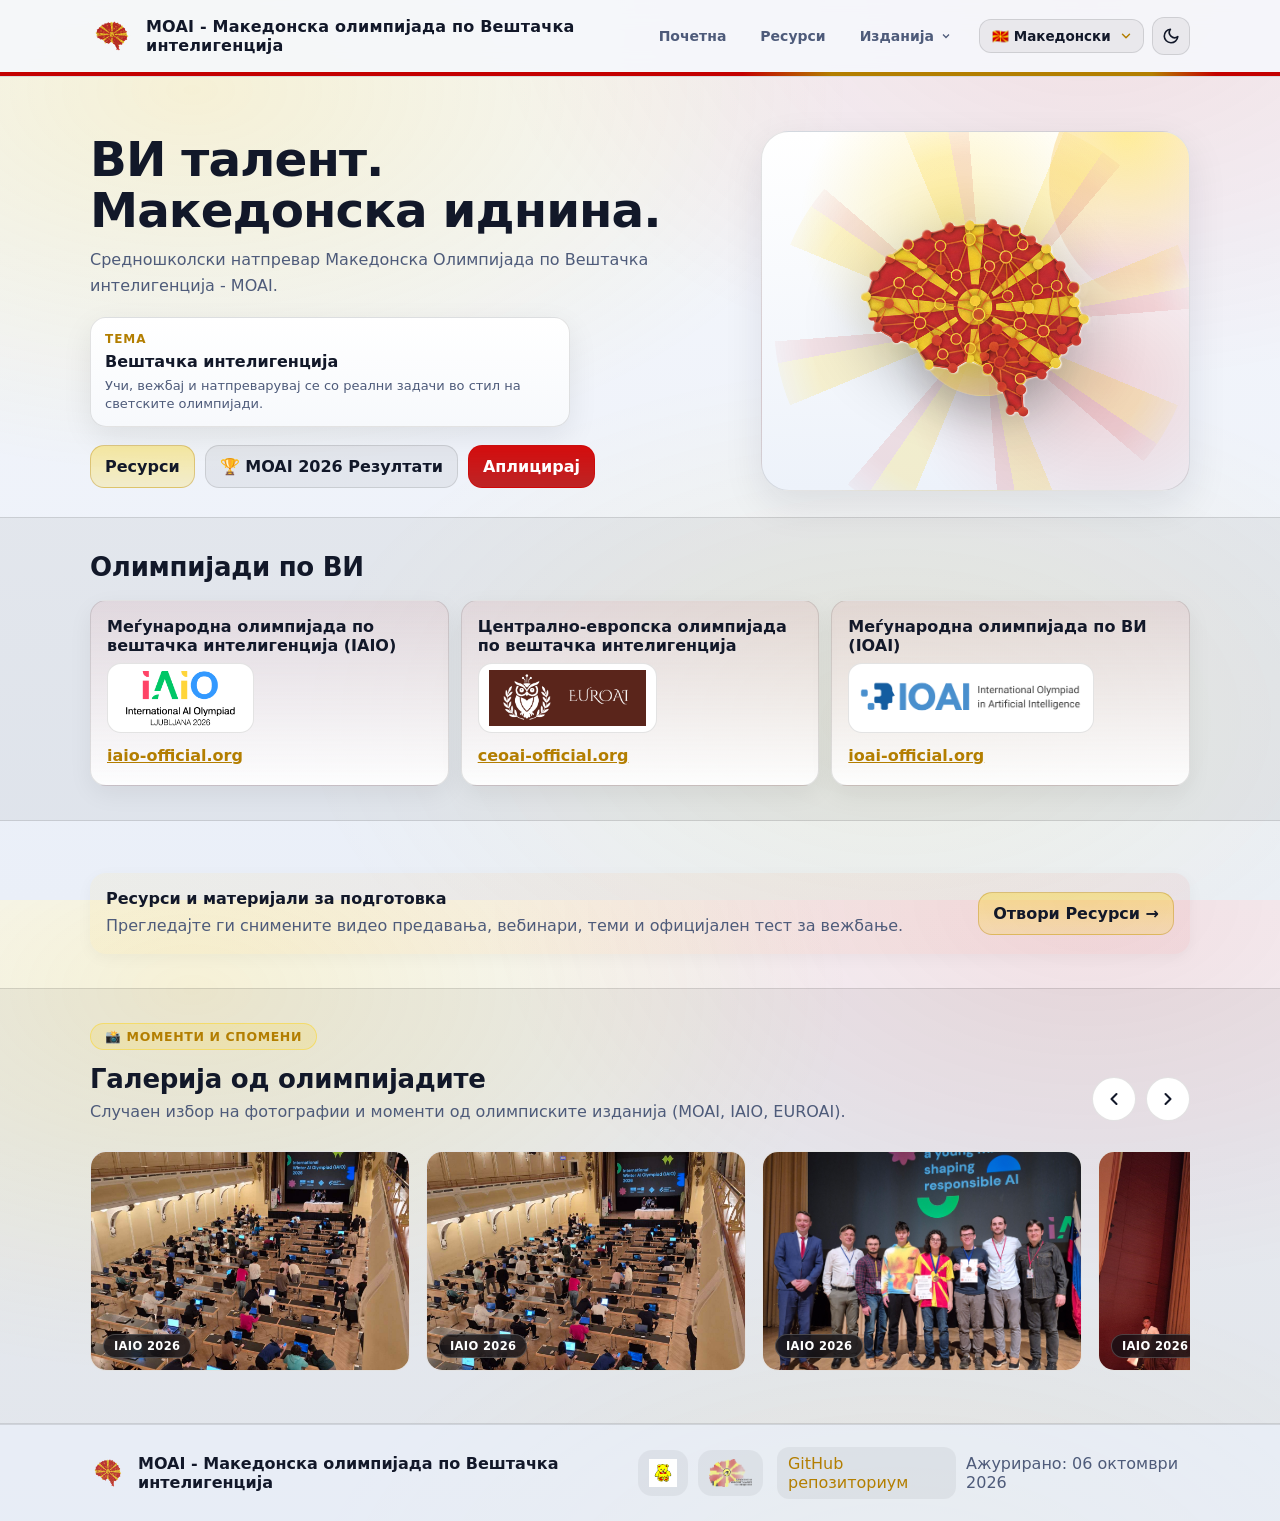
==== commit a7bfe7dd: "Add dynamic photo galleries, olympiad editions, achievements, resources and updated apply link" ====
--- a/index.html
+++ b/index.html
@@ -1,32 +1,120 @@
 <!doctype html>
-<html lang="en">
+<html lang="mk" data-theme="light">
+
 <head>
   <meta charset="utf-8" />
   <meta name="viewport" content="width=device-width, initial-scale=1" />
   <meta name="theme-color" content="#d20000" />
-  <title>Macedonian Competition for IAIO</title>
-  <meta name="description" content="Macedonian Competition for IAIO — student selection for the International Artificial Intelligence Olympiad (IAIO)." />
+  <title>MOAI - Македонска олимпијада по Вештачка интелигенција</title>
+  <meta name="description"
+    content="Македонска олимпијада по Вештачка интелигенција — селекција на средношколци за Меѓународната олимпијада по вештачка интелигенција (IAIO)." />
+
+  <script>
+    (function () {
+      try {
+        var t = localStorage.getItem('iaio_theme');
+        if (t === 'dark') {
+          document.documentElement.setAttribute('data-theme', 'dark');
+        } else {
+          document.documentElement.setAttribute('data-theme', 'light');
+        }
+      } catch (e) { }
+    })();
+  </script>
 
   <link rel="icon" href="assets/img/logo.png" type="image/svg+xml" />
   <link rel="stylesheet" href="assets/css/styles.css" />
 </head>
+
 <body>
-  <a class="skip" href="#main">Skip to content</a>
+  <a class="skip" href="#main" data-i18n="skip_to_content">Прескокни до содржина</a>
   <header class="site-header" role="banner">
     <div class="container header-inner">
       <div class="brand">
-        <!-- <img class="brand-mark" src="assets/img/logo.png" alt="Macedonian Competition for IAIO logo" width="44" height="44" /> -->
+        <img class="brand-mark" src="assets/img/logo.png" alt="Macedonian Olympiad of Artificial Intelligence logo"
+          width="44" height="44" />
         <div class="brand-text">
-          <div class="brand-title">Macedonian Competition for IAIO</div>
-          <div class="brand-subtitle">Selection for the International Artificial Intelligence Olympiad</div>
-        </div>
-      </div>
-
-      <nav class="nav" aria-label="Primary">
-        <a href="#dates">Dates</a>
-        <a href="#guide">Guide</a>
-        <a href="#resources">Resources</a>
-      </nav>
+          <div class="brand-title" data-i18n="brand_title">MOAI - Македонска олимпијада по Вештачка интелигенција</div>
+        </div>
+      </div>
+
+      <div class="header-right-group">
+        <nav class="nav" aria-label="Primary">
+          <a href="index.html" data-i18n="nav_home">Почетна</a>
+
+          <a href="resources.html" data-i18n="nav_resources">Ресурси</a>
+
+          <div class="nav-dropdown">
+            <button class="nav-dropdown-btn" data-i18n-html="nav_editions">
+              Изданија
+              <svg class="dropdown-chevron" viewBox="0 0 24 24">
+                <polyline points="6 9 12 15 18 9"></polyline>
+              </svg>
+            </button>
+            <div class="nav-dropdown-menu">
+              <a href="moai2027.html" class="nav-dropdown-item">
+                <span>MOAI 2027</span>
+                <span class="nav-dropdown-badge">2027</span>
+              </a>
+              <a href="mkiaio.html" class="nav-dropdown-item">
+                <span>MOAI 2026</span>
+                <span class="nav-dropdown-badge">2026</span>
+              </a>
+
+              <div class="nav-dropdown-divider"></div>
+
+              <div class="nav-dropdown-sub">
+                <div class="nav-dropdown-sub-btn">
+                  <span data-i18n="nav_international">Меѓународни</span>
+                  <svg class="sub-chevron" viewBox="0 0 24 24"><polyline points="9 18 15 12 9 6"></polyline></svg>
+                </div>
+                <div class="nav-dropdown-sub-menu">
+                  <a href="iaio2026.html" class="nav-dropdown-item">
+                    <span>IAIO 2026</span>
+                    <span class="nav-dropdown-badge badge-intl">Љубљана</span>
+                  </a>
+                  <a href="euroai2026.html" class="nav-dropdown-item">
+                    <span>EUROAI 2026</span>
+                    <span class="nav-dropdown-badge badge-intl">Клуж</span>
+                  </a>
+                  <div class="nav-dropdown-divider"></div>
+                  <a href="previous-editions.html" class="nav-dropdown-item">
+                    <span data-i18n="nav_prev_editions">Претходни изданија</span>
+                    <span class="nav-dropdown-badge badge-prev">Архива</span>
+                  </a>
+                </div>
+              </div>
+            </div>
+          </div>
+        </nav>
+
+        <div class="header-controls">
+          <div class="lang-selector-wrap">
+            <select id="lang-select" class="lang-select" aria-label="Избор на јазик / Select language">
+              <option value="mk" selected>🇲🇰 Македонски</option>
+              <option value="en">🇬🇧 English</option>
+            </select>
+          </div>
+
+          <button id="theme-toggle" class="theme-toggle-btn" aria-label="Промени тема"
+            title="Промени тема / Toggle theme">
+            <svg class="theme-toggle-icon icon-moon" viewBox="0 0 24 24">
+              <path d="M21 12.79A9 9 0 1 1 11.21 3 7 7 0 0 0 21 12.79z"></path>
+            </svg>
+            <svg class="theme-toggle-icon icon-sun" viewBox="0 0 24 24">
+              <circle cx="12" cy="12" r="5"></circle>
+              <line x1="12" y1="1" x2="12" y2="3"></line>
+              <line x1="12" y1="21" x2="12" y2="23"></line>
+              <line x1="4.22" y1="4.22" x2="5.64" y2="5.64"></line>
+              <line x1="18.36" y1="18.36" x2="19.78" y2="19.78"></line>
+              <line x1="1" y1="12" x2="3" y2="12"></line>
+              <line x1="21" y1="12" x2="23" y2="12"></line>
+              <line x1="4.22" y1="19.78" x2="5.64" y2="18.36"></line>
+              <line x1="18.36" y1="5.64" x2="19.78" y2="4.22"></line>
+            </svg>
+          </button>
+        </div>
+      </div>
     </div>
     <div class="flag-stripe" aria-hidden="true"></div>
   </header>
@@ -35,545 +123,152 @@
     <section class="hero" aria-label="Hero">
       <div class="container hero-grid">
         <div>
-          <h1>AI talent. Macedonian spirit.</h1>
-          <p class="lead">
-            A High School student competition that selects the team to represent North Macedonia at the <strong>International Artificial Intelligence Olympiad (IAIO)</strong>.
+          <h1 data-i18n-html="hero_title">ВИ талент.<br />Македонска иднина.</h1>
+          <p class="lead" data-i18n-html="hero_lead">
+            Средношколски натпревар Македонска Олимпијада по Вештачка интелигенција - MOAI.
           </p>
 
           <div class="hero-cards" role="list">
             <div class="card" role="listitem">
-              <div class="card-kicker">Goal</div>
-              <div class="card-title">Select High School students</div>
-              <div class="card-text">Top performers earn a spot for Ljubljana, Slovenia.</div>
+              <div class="card-kicker" data-i18n="card_theme_kicker">Тема</div>
+              <div class="card-title" data-i18n="card_theme_title">Вештачка интелигенција</div>
+              <div class="card-text" data-i18n="card_theme_text">Учи, вежбај и натпреварувај се со реални задачи во стил на светските олимпијади.</div>
             </div>
-            <div class="card" role="listitem">
-              <div class="card-kicker">Theme</div>
-              <div class="card-title">Robots & AI</div>
-              <div class="card-text">Learn, practice, and compete with real IAIO-style tasks.</div>
-            </div>
-            <!-- <div class="card" role="listitem">
-              <div class="card-kicker">Style</div>
-              <div class="card-title">Macedonian colors</div>
-              <div class="card-text">Red and gold visuals inspired by the national flag.</div>
-            </div> -->
-            
           </div>
 
           <div class="cta-row">
-            <a class="btn" href="#guide">View the step-by-step guide</a>
-            <a class="btn btn-ghost" href="#resources">Open the practice test</a>
-            <a class="btn btn-apply" href="https://forms.gle/2Lr5YSbuvkwKa6b97" target="_blank" rel="noreferrer">Apply</a>
+            <a class="btn" href="resources.html" data-i18n="btn_guide">Ресурси</a>
+            <a class="btn btn-ghost" href="mkiaio.html" data-i18n="btn_edition_2026">🏆 MOAI 2026 Резултати</a>
+            <a class="btn btn-apply" href="https://forms.gle/yszPPeoZ1xobtJUf7" target="_blank" rel="noreferrer"
+              data-i18n="btn_apply">Аплицирај</a>
           </div>
         </div>
 
         <div class="hero-visual" aria-hidden="true">
           <div class="orb"></div>
-          <img class="hero-logo" src="assets/img/logo.png" alt="" width="100" height="100" loading="eager" decoding="async" />
+          <img class="hero-logo" src="assets/img/logo.png" alt="" width="100" height="100" loading="eager"
+            decoding="async" />
           <div class="rays"></div>
         </div>
       </div>
     </section>
 
-    <section class="iaio-strip" aria-label="International AI Olympiad">
-      <div class="container iaio-strip-inner">
-        <a class="iaio-strip-logo" href="https://www.iaio-official.org/" target="_blank" rel="noreferrer">
-          <img src="assets/img/IAIO-2025-logo-divi.png" alt="International AI Olympiad (IAIO)" loading="lazy" decoding="async" />
-        </a>
-        <div class="iaio-strip-text">International AI Olympiad</div>
-      </div>
-    </section>
-
-    <section id="dates" class="section alt" aria-label="Dates and location">
-      <div class="container">
-        <div class="section-head">
-          <h2>Dates & location</h2>
-          <p class="muted">Key event details from the guide.</p>
-        </div>
-
-        <div class="grid-2">
-          <div class="panel">
-            <div class="panel-title">Macedonian selection</div>
-            <div class="panel-text">
-              Local competition in <strong>Skopje</strong> to select the team.
-              <div class="panel-text">
-              <strong>Date: 1 February 2026</strong><br />
-              <strong>Time: 11:00h </strong><br />
-              <strong>Location:  Faculty of Computer Science and Engineering (FCSE), Ss. Cyril and Methodius University of Skopje</strong><br />
-            </div>
-            </div>
-          </div>
-            <div class="panel">
-            <div class="panel-title">International AI Olympiad (IAIO)</div>
-            <div class="panel-text">
-              <strong>23–27 February 2026</strong><br />
-              Ljubljana, Slovenia
-            </div>
-          </div>
-
-          
-        </div>
-      </div>
-    </section>
-
-    <section id="leaderboard" class="section" aria-label="LeaderBoard">
-      <div class="container">
-        <div class="section-head">
-          <h2>LeaderBoard</h2>
-          <p class="muted">Results from the Macedonian Competition for IAIO 2026.</p>
-        </div>
-
-        <div class="leaderboard">
-          <table class="leaderboard-table">
-            <thead>
-              <tr>
-                <th scope="col">#</th>
-                <th scope="col">Name</th>
-                <th scope="col">Surname</th>
-                <th scope="col">High School</th>
-                <th scope="col">City</th>
-                <th scope="col">Points</th>
-                <th scope="col">Award</th>
-              </tr>
-            </thead>
-            <tbody>
-              <tr>
-                <td>1</td>
-                <td>Филип</td>
-                <td>Калкашлиев</td>
-                <td>ПСУ &quot;Јахја Кемал&quot;- Скопје</td>
-                <td>Скопје</td>
-                <td>51.9</td>
-                <td><span class="award-badge award-gold">🏆 Златен</span></td>
-              </tr>
-              <tr>
-                <td>2</td>
-                <td>Тодор</td>
-                <td>Пљаков</td>
-                <td>СОУ „Гимназија Кочо Рацин“ Велес</td>
-                <td>Велес</td>
-                <td>39.3</td>
-                <td><span class="award-badge award-silver">🥈 Сребрен</span></td>
-              </tr>
-              <tr>
-                <td>3</td>
-                <td>Андреј</td>
-                <td>Ангелов</td>
-                <td>Математичко-информатичка гимназија</td>
-                <td>Македонска Каменица</td>
-                <td>37.8</td>
-                <td><span class="award-badge award-silver">🥈 Сребрен</span></td>
-              </tr>
-              <tr>
-                <td>4</td>
-                <td>Анастасија</td>
-                <td>Пецевска</td>
-                <td>Математичко-информатичка гимназија</td>
-                <td>Скопје</td>
-                <td>33.8</td>
-                <td><span class="award-badge award-bronze">🥉 Бронзен</span></td>
-              </tr>
-              <tr>
-                <td>5</td>
-                <td>Сердар</td>
-                <td>Цветков</td>
-                <td>СЕТУГС „Михајло Пупин“</td>
-                <td>Скопје</td>
-                <td>30.5</td>
-                <td><span class="award-badge award-bronze">🥉 Бронзен</span></td>
-              </tr>
-              <tr>
-                <td>6</td>
-                <td>Матеј</td>
-                <td>Ѓорѓиев</td>
-                <td>СОУ &quot;Гимназија Кочо Рацин&quot; Велес</td>
-                <td>Велес</td>
-                <td>30.4</td>
-                <td><span class="award-badge award-bronze">🥉 Бронзен</span></td>
-              </tr>
-              <tr>
-                <td>7</td>
-                <td>Благој</td>
-                <td>Рујаноски Стојановски</td>
-                <td>СОУ Гимназија „Мирче Ацев“ - Прилеп</td>
-                <td>Прилеп</td>
-                <td>29.4</td>
-                <td><span class="award-badge award-bronze">🥉 Бронзен</span></td>
-              </tr>
-              <tr>
-                <td>8</td>
-                <td>Василиса</td>
-                <td>Курзакова</td>
-                <td>СЕТУГС „Михајло Пупин“</td>
-                <td>Скопје</td>
-                <td>21.6</td>
-                <td><span class="award-badge award-mention">🎉 Пофалба</span></td>
-              </tr>
-              <tr>
-                <td>9</td>
-                <td>Мартин</td>
-                <td>Дамкоски</td>
-                <td>СЕТУГС „Михајло Пупин“</td>
-                <td>Скопје</td>
-                <td>21.1</td>
-                <td><span class="award-badge award-mention">🎉 Пофалба</span></td>
-              </tr>
-              <tr>
-                <td>10</td>
-                <td>Никола</td>
-                <td>Здравески</td>
-                <td>СОУ Гимназија „Мирче Ацев“ - Прилеп</td>
-                <td>Прилеп</td>
-                <td>19.6</td>
-                <td><span class="award-badge award-mention">🎉 Пофалба</span></td>
-              </tr>
-              <tr>
-                <td>11</td>
-                <td>Милева</td>
-                <td>Додиќ</td>
-                <td>СЕТУГС „Михајло Пупин“</td>
-                <td>Скопје</td>
-                <td>19.5</td>
-                <td><span class="award-badge award-mention">🎉 Пофалба</span></td>
-              </tr>
-              <tr>
-                <td>12</td>
-                <td>Константин</td>
-                <td>Димовски</td>
-                <td>СОУ Гимназија „Мирче Ацев“ - Прилеп</td>
-                <td>Прилеп</td>
-                <td>7.7</td>
-                <td></td>
-              </tr>
-              <tr>
-                <td>13</td>
-                <td>Дамјан</td>
-                <td>Лазески</td>
-                <td>СОУ Гимназија „Мирче Ацев“ - Прилеп</td>
-                <td>Прилеп</td>
-                <td>6.8</td>
-                <td></td>
-              </tr>
-              <tr>
-                <td>14</td>
-                <td>Марин</td>
-                <td>Христоски</td>
-                <td>СОУ Гимназија „Мирче Ацев“ - Прилеп</td>
-                <td>Прилеп</td>
-                <td>5.3</td>
-                <td></td>
-              </tr>
-              <tr>
-                <td>15</td>
-                <td>Немања</td>
-                <td>Рајковиќ</td>
-                <td>СЕТУГС „Михајло Пупин“</td>
-                <td>Скопје</td>
-                <td>4.5</td>
-                <td></td>
-              </tr>
-              <tr>
-                <td>16</td>
-                <td>Алексеј</td>
-                <td>Мицковски</td>
-                <td>СОУ Гимназија „Мирче Ацев“ - Прилеп</td>
-                <td>Прилеп</td>
-                <td>2</td>
-                <td></td>
-              </tr>
-              <tr>
-                <td>17</td>
-                <td>Филип</td>
-                <td>Спиркоски</td>
-                <td>СОУ Гимназија „Мирче Ацев“ - Прилеп</td>
-                <td>Прилеп</td>
-                <td>1</td>
-                <td></td>
-              </tr>
-              <tr>
-                <td>18</td>
-                <td>Петар</td>
-                <td>Попоски</td>
-                <td>Математичко-информатичка гимназија</td>
-                <td>Скопје</td>
-                <td>0</td>
-                <td></td>
-              </tr>
-              <tr>
-                <td>19</td>
-                <td>Леонид</td>
-                <td>Цуклев</td>
-                <td>Математичко-информатичка гимназија</td>
-                <td>Гевгелија</td>
-                <td>0</td>
-                <td></td>
-              </tr>
-            </tbody>
-          </table>
-        </div>
-
-        <div class="leaderboard-actions">
-          <a class="btn btn-ghost" href="https://dimitarmileski.github.io/Macedonian-IAIO/LeaderBoard%20-%20%D0%9C%D0%9A-IAIO%202026.pdf" target="_blank" rel="noreferrer">Detailed results 📄</a>
-        </div>
-      </div>
-    </section>
-
-    <section id="mk-iaio-2026" class="section" aria-label="MK-IAIO-2026 gallery">
-      <div class="container">
-        <div class="section-head">
-          <h2>MK-IAIO 2026</h2>
-          <p class="muted">Gallery from the Macedonian Competition for IAIO 2026.</p>
-        </div>
-
-        <div class="gallery" aria-label="MK-IAIO-2026 photo gallery">
-          <figure class="gallery-item">
-            <img class="gallery-img" src="assets/img/mk-iaio%202026/mk-iaio2026-13.jpg" alt="MK-IAIO 2026 photo 13" loading="lazy" decoding="async" />
-            <figcaption class="gallery-caption"></figcaption>
-          </figure>
-          <figure class="gallery-item">
-            <img class="gallery-img" src="assets/img/mk-iaio%202026/mk-iaio2026-9.jpg" alt="MK-IAIO 2026 photo 9" loading="lazy" decoding="async" />
-            <figcaption class="gallery-caption"></figcaption>
-          </figure>
-        </div>
-
-        <details class="gallery-more">
-          <summary class="btn btn-ghost gallery-more-summary">More photos</summary>
-          <div class="gallery gallery-more-grid" aria-label="More MK-IAIO-2026 photos">
-            <figure class="gallery-item">
-              <img class="gallery-img" src="assets/img/mk-iaio%202026/mk-iaio2026-1.jpg" alt="MK-IAIO 2026 photo 1" loading="lazy" decoding="async" />
-              <figcaption class="gallery-caption"></figcaption>
-            </figure>
-            <figure class="gallery-item">
-              <img class="gallery-img" src="assets/img/mk-iaio%202026/mk-iaio2026-2.jpg" alt="MK-IAIO 2026 photo 2" loading="lazy" decoding="async" />
-              <figcaption class="gallery-caption"></figcaption>
-            </figure>
-            <figure class="gallery-item">
-              <img class="gallery-img" src="assets/img/mk-iaio%202026/mk-iaio2026-3.jpg" alt="MK-IAIO 2026 photo 3" loading="lazy" decoding="async" />
-              <figcaption class="gallery-caption"></figcaption>
-            </figure>
-            <figure class="gallery-item">
-              <img class="gallery-img" src="assets/img/mk-iaio%202026/mk-iaio2026-4.jpg" alt="MK-IAIO 2026 photo 4" loading="lazy" decoding="async" />
-              <figcaption class="gallery-caption"></figcaption>
-            </figure>
-            <figure class="gallery-item">
-              <img class="gallery-img" src="assets/img/mk-iaio%202026/mk-iaio2026-5.jpg" alt="MK-IAIO 2026 photo 5" loading="lazy" decoding="async" />
-              <figcaption class="gallery-caption"></figcaption>
-            </figure>
-            <figure class="gallery-item">
-              <img class="gallery-img" src="assets/img/mk-iaio%202026/mk-iaio2026-6.jpg" alt="MK-IAIO 2026 photo 6" loading="lazy" decoding="async" />
-              <figcaption class="gallery-caption"></figcaption>
-            </figure>
-            <figure class="gallery-item">
-              <img class="gallery-img" src="assets/img/mk-iaio%202026/mk-iaio2026-7.jpg" alt="MK-IAIO 2026 photo 7" loading="lazy" decoding="async" />
-              <figcaption class="gallery-caption"></figcaption>
-            </figure>
-            <figure class="gallery-item">
-              <img class="gallery-img" src="assets/img/mk-iaio%202026/mk-iaio2026-8.jpg" alt="MK-IAIO 2026 photo 8" loading="lazy" decoding="async" />
-              <figcaption class="gallery-caption"></figcaption>
-            </figure>
-            <figure class="gallery-item">
-              <img class="gallery-img" src="assets/img/mk-iaio%202026/mk-iaio2026-10.jpg" alt="MK-IAIO 2026 photo 10" loading="lazy" decoding="async" />
-              <figcaption class="gallery-caption"></figcaption>
-            </figure>
-            <figure class="gallery-item">
-              <img class="gallery-img" src="assets/img/mk-iaio%202026/mk-iaio2026-11.jpg" alt="MK-IAIO 2026 photo 11" loading="lazy" decoding="async" />
-              <figcaption class="gallery-caption"></figcaption>
-            </figure>
-            <figure class="gallery-item">
-              <img class="gallery-img" src="assets/img/mk-iaio%202026/mk-iaio2026-12.jpg" alt="MK-IAIO 2026 photo 12" loading="lazy" decoding="async" />
-              <figcaption class="gallery-caption"></figcaption>
-            </figure>
-          </div>
-        </details>
-      </div>
-    </section>
-
-    <section id="previous-olympiads" class="section" aria-label="Previous AI Olympiads">
-      <div class="container">
-        <div class="section-head">
-          <h2>Previous AI Olympiads</h2>
-          <p class="muted">Gallery from recent events.</p>
-        </div>
-
-        <div class="gallery" aria-label="Previous AI Olympiads gallery">
-          <figure class="gallery-item">
-            <img class="gallery-img" src="assets/img/ioai-event.jpeg" alt="International AI Olympiad (IAIO)" loading="lazy" decoding="async" />
-            <figcaption class="gallery-caption"></figcaption>
-          </figure>
-          <figure class="gallery-item">
-            <img class="gallery-img" src="assets/img/ioai-event2.jpeg" alt="International AI Olympiad (IAIO)" loading="lazy" decoding="async" />
-            <figcaption class="gallery-caption"></figcaption>
-          </figure>
-          <figure class="gallery-item">
-            <img class="gallery-img" src="assets/img/IOAI-2-24.jpeg" alt="International Olympiad in AI (IOAI)" loading="lazy" decoding="async" />
-            <figcaption class="gallery-caption"></figcaption>
-          </figure>
-          <figure class="gallery-item">
-            <img class="gallery-img" src="assets/img/IOAI-3-24.jpeg" alt="International Olympiad in AI (IOAI)"  loading="lazy" decoding="async" />
-            <figcaption class="gallery-caption"></figcaption>
-          </figure>
-           <figure class="gallery-item">
-            <img class="gallery-img" src="assets/img/IOAI-4-24.jpeg" alt="International Olympiad in AI (IOAI)"  loading="lazy" decoding="async" />
-            <figcaption class="gallery-caption"></figcaption>
-          </figure>
-           <figure class="gallery-item">
-           <img class="gallery-img" src="assets/img/ceoai.jpeg" alt="Central European Olympiad in Artificial Intelligence (CEOAI)"  loading="lazy" decoding="async" />
-           <figcaption class="gallery-caption"></figcaption>
-          </figure>
-        </div>
-      </div>
-    </section>
-
-    <section id="guide" class="section" aria-label="Step by step guide">
-      <div class="container">
-        <div class="section-head">
-          <h2>Step by step guide for IAIO</h2>
-        </div>
-
-        <ol class="steps">
-          <li class="step">
-            <div class="step-title">INTRODUCTION TO AI</div>
-            <div class="step-text">22 JULY 2024</div>
-            <iframe class="lazy-iframe" data-src="https://videolectures.net/embed/videos/AI_Olympiad_2024_habib_introduction_ai?part=1" title="INTRODUCTION TO AI (22 JULY 2024)" width="100%" frameborder="0" allowfullscreen loading="lazy" style="aspect-ratio:16/9"></iframe>
-          </li>
-          <li class="step">
-            <div class="step-title">Societal impact of AI</div>
-            <div class="step-text">24 JULY 2024</div>
-            <iframe class="lazy-iframe" data-src="https://videolectures.net/embed/videos/AI_Olympiad_2024_hoque_impact_of_ai?part=1" title="Societal impact of AI (24 JULY 2024)" width="100%" frameborder="0" allowfullscreen loading="lazy" style="aspect-ratio:16/9"></iframe>
-          </li>
-          <li class="step">
-            <div class="step-title">Kernel methods</div>
-            <div class="step-text">29 JULY 2024</div>
-            <iframe class="lazy-iframe" data-src="https://videolectures.net/embed/videos/AI_Olympiad_2024_shawe_taylor_kernel?part=1" title="Kernel methods (29 JULY 2024)" width="100%" frameborder="0" allowfullscreen loading="lazy" style="aspect-ratio:16/9"></iframe>
-          </li>
-          <li class="step">
-            <div class="step-title">WORKING WITH DATA</div>
-            <div class="step-text">31 JULY 2024</div>
-            <iframe class="lazy-iframe" data-src="https://videolectures.net/embed/videos/AI_Olympiad_2024_alotaibi_data?part=1" title="WORKING WITH DATA (31 JULY 2024)" width="100%" frameborder="0" allowfullscreen loading="lazy" style="aspect-ratio:16/9"></iframe>
-          </li>
-          <li class="step">
-            <div class="step-title">DEPLOYED DEEP GENERATIVE MODELS</div>
-            <div class="step-text">5 AUGUST 2024</div>
-            <iframe class="lazy-iframe" data-src="https://videolectures.net/embed/videos/AI_Olympiad_2024_alotaibi_deployed_models?part=1" title="DEPLOYED DEEP GENERATIVE MODELS (5 AUGUST 2024)" width="100%" frameborder="0" allowfullscreen loading="lazy" style="aspect-ratio:16/9"></iframe>
-          </li>
-          <li class="step">
-            <div class="step-title">SUPERVISED LEARNING</div>
-            <div class="step-text">7 AUGUST 2024</div>
-            <iframe class="lazy-iframe" data-src="https://videolectures.net/embed/videos/AI_Olympiad_2024_nouf_supervised_learning?part=1" title="SUPERVISED LEARNING (7 AUGUST 2024)" width="100%" frameborder="0" allowfullscreen loading="lazy" style="aspect-ratio:16/9"></iframe>
-          </li>
-          <li class="step">
-            <div class="step-title">AI-SEARCH</div>
-            <div class="step-text">12 AUGUST 2024</div>
-            <iframe class="lazy-iframe" data-src="https://videolectures.net/embed/videos/AI_Olympiad_2024_alhijailan_ai_search?part=1" title="AI-SEARCH (12 AUGUST 2024)" width="100%" frameborder="0" allowfullscreen loading="lazy" style="aspect-ratio:16/9"></iframe>
-          </li>
-          <li class="step">
-            <div class="step-title">LEARNING EVALUATION</div>
-            <div class="step-text">14 AUGUST 2024</div>
-            <iframe class="lazy-iframe" data-src="https://videolectures.net/embed/videos/AI_Olympiad_2024_alhijailan_learning_evaluation?part=1" title="LEARNING EVALUATION (14 AUGUST 2024)" width="100%" frameborder="0" allowfullscreen loading="lazy" style="aspect-ratio:16/9"></iframe>
-          </li>
-          <li class="step">
-            <div class="step-title">REINFORCEMENT LEARNING</div>
-            <div class="step-text">19 AUGUST 2024</div>
-            <iframe class="lazy-iframe" data-src="https://videolectures.net/embed/videos/AI_Olympiad_2024_degu_reinforcemen_learning?part=1" title="REINFORCEMENT LEARNING (19 AUGUST 2024)" width="100%" frameborder="0" allowfullscreen loading="lazy" style="aspect-ratio:16/9"></iframe>
-          </li>
-          <li class="step">
-            <div class="step-title">Introduction to the Zindi platform</div>
-            <div class="step-text">21 AUGUST 2024</div>
-            <iframe class="lazy-iframe" data-src="https://videolectures.net/embed/videos/AI_Olympiad_2024_kennedy_kolesh_zindi?part=1" title="Introduction to the Zindi platform (21 AUGUST 2024)" width="100%" frameborder="0" allowfullscreen loading="lazy" style="aspect-ratio:16/9"></iframe>
-          </li>
-          <li class="step">
-            <div class="step-title">UnSupervised Learning</div>
-            <div class="step-text">28 AUGUST 2024</div>
-            <iframe class="lazy-iframe" data-src="https://videolectures.net/embed/videos/AI_Olympiad_2024_kennedy_kolesh_zindi?part=1" title="UnSupervised Learning (28 AUGUST 2024)" width="100%" frameborder="0" allowfullscreen loading="lazy" style="aspect-ratio:16/9"></iframe>
-          </li>
-          <li class="step">
-            <div class="step-title">Watch screen recorded webinars</div>
-            <div class="step-text">Review the recordings to reinforce key ideas and problem-solving techniques.</div>
-          </li>
-          <li class="step">
-            <div class="step-title">Solve the IAIO scientific round test</div>
-            <div class="step-text">
-              Practice on the official PDF:
-              <a href="https://www.iaio-official.org/wp-content/uploads/2025/11/IAIO2024_scientific_round_test.pdf" target="_blank" rel="noreferrer">IAIO2024 scientific round test</a>
-            </div>
-          </li>
-           <li class="step">
-            <div class="step-title"><strong>[Required]</strong>
-              <a href="https://forms.gle/2Lr5YSbuvkwKa6b97">Fill the Application Form</a>
-          </li>
-          <li class="step">
-            <div class="step-title">Get to Skopje IAIO competition  <strong>1 February 2026</strong> 
-              Skopje, North Macedonia</div>
-            <div class="step-text">Compete locally to earn selection for the international team.</div>
-          </li>
-          <li class="step">
-            <div class="step-title">Students go to Slovenia, Ljubljana</div>
-            <div class="step-text">The selected students travel to the IAIO event.</div>
-          </li>
-        </ol>
-      </div>
-    </section>
-
-    <section id="resources" class="section" aria-label="Resources">
-      <div class="container">
-        <div class="section-head">
-          <h2>Resources</h2>
-          <p class="muted">Practice materials linked in the guide.</p>
-        </div>
-
-        <div class="resource">
-          <div class="resource-left">
-            <div class="resource-title">IAIO 2024 Scientific Round Test (PDF)</div>
-            <div class="resource-text">Use this as the main practice set before the Skopje selection round.</div>
-          </div>
-          <div class="resource-right">
-            <a class="btn" href="https://www.iaio-official.org/wp-content/uploads/2025/11/IAIO2024_scientific_round_test.pdf" target="_blank" rel="noreferrer">Open PDF</a>
-          </div>
-        </div>
-      </div>
-    </section>
 
     <section id="other-olympiads" class="section alt" aria-label="Other AI Olympiads">
       <div class="container">
         <div class="section-head">
-          <h2>Other AI Olympiads</h2>
-          <p class="muted">Upcoming international events in 2026.</p>
-        </div>
-
-        <div class="grid-2">
+          <h2 data-i18n="other_olympiads_title">Олимпијади по ВИ</h2>
+        </div>
+
+        <div class="grid-3">
           <div class="panel">
-            <div class="panel-title">Central European Olympiad in Artificial Intelligence</div>
+            <div class="panel-title" data-i18n="other_iaio_title">Меѓународна олимпијада по вештачка интелигенција
+              (IAIO)</div>
+            <div class="panel-text">
+              <a class="iaio-strip-logo" href="https://www.iaio-official.org/" target="_blank" rel="noreferrer">
+                <img src="assets/img/IAIO-2025-logo-divi.png" alt="International AI Olympiad (IAIO)" loading="lazy"
+                  decoding="async" />
+              </a>
+              <div class="panel-site-link">
+                <a href="https://www.iaio-official.org/" target="_blank" rel="noreferrer">iaio-official.org</a>
+              </div>
+            </div>
+          </div>
+
+          <div class="panel">
+            <div class="panel-title" data-i18n="other_ceoai_title">Централно-европска олимпијада по вештачка
+              интелигенција</div>
             <div class="panel-text">
               <a class="iaio-strip-logo" href="https://ceoai-official.org/" target="_blank" rel="noreferrer">
-                <img src="assets/img/ceoai-logo.png" alt="Central European Olympiad in Artificial Intelligence (CEOAI)" loading="lazy" decoding="async" />
+                <img src="assets/img/ceoai-logo.png" alt="Central European Olympiad in Artificial Intelligence (CEOAI)"
+                  loading="lazy" decoding="async" />
               </a>
-              <a href="https://ceoai-official.org/" target="_blank" rel="noreferrer">ceoai-official.org</a><br />
-              Cluj-Napoca, Romania<br />
-              <strong>14–19 July 2026</strong>
+              <div class="panel-site-link">
+                <a href="https://ceoai-official.org/" target="_blank" rel="noreferrer">ceoai-official.org</a>
+              </div>
             </div>
           </div>
 
           <div class="panel">
-            <div class="panel-title">3rd International Olympiad in AI (IOAI)</div>
+            <div class="panel-title" data-i18n="other_ioai_title">Меѓународна олимпијада по ВИ (IOAI)</div>
             <div class="panel-text">
               <a class="iaio-strip-logo" href="https://ioai-official.org/" target="_blank" rel="noreferrer">
-                <img src="assets/img/IOAI-logo.png" alt="International Olympiad in AI (IOAI)" loading="lazy" decoding="async" />
+                <img src="assets/img/IOAI-logo.png" alt="International Olympiad in AI (IOAI)" loading="lazy"
+                  decoding="async" />
               </a>
-              <a href="https://ioai-official.org/" target="_blank" rel="noreferrer">ioai-official.org</a><br />
-              Abu Dhabi, United Arab Emirates<br />
-              <strong>2–8 August 2026</strong>
+              <div class="panel-site-link">
+                <a href="https://ioai-official.org/" target="_blank" rel="noreferrer">ioai-official.org</a>
+              </div>
             </div>
+          </div>
+        </div>
+      </div>
+    </section>
+
+    <!-- Resources CTA Callout -->
+    <section class="section" aria-label="Resources Callout">
+      <div class="container">
+        <div class="resource" style="border: 1px solid var(--accent-gold); background: linear-gradient(135deg, rgba(255, 210, 60, 0.08) 0%, rgba(210, 0, 0, 0.05) 100%);">
+          <div class="resource-left">
+            <div class="resource-title" data-i18n="home_resources_cta_title">Ресурси и материјали за подготовка</div>
+            <div class="resource-text" data-i18n="home_resources_cta_desc">Прегледајте ги снимените видео предавања, вебинари, теми и официјален тест за вежбање.</div>
+          </div>
+          <div class="resource-right">
+            <a class="btn" href="resources.html" data-i18n="home_resources_cta_btn">Отвори Ресурси &rarr;</a>
+          </div>
+        </div>
+      </div>
+    </section>
+
+    <!-- Random Highlights Horizontal Gallery Section -->
+    <section id="moments-gallery" class="section alt" aria-label="Moments & Highlights Photo Gallery">
+      <div class="container">
+        <div class="section-head gallery-head-flex">
+          <div>
+            <span class="edition-badge" data-i18n="home_gallery_badge">📸 Моменти и спомени</span>
+            <h2 data-i18n="home_gallery_title">Галерија од олимпијадите</h2>
+            <p class="muted" data-i18n="home_gallery_subtitle">Случаен избор на фотографии и моменти од олимписките изданија (MOAI, IAIO, EUROAI).</p>
+          </div>
+          <div class="gallery-scroll-nav">
+            <button id="gallery-scroll-left" class="gallery-nav-arrow" aria-label="Скролај лево" title="Скролај лево">
+              <svg viewBox="0 0 24 24"><polyline points="15 18 9 12 15 6"></polyline></svg>
+            </button>
+            <button id="gallery-scroll-right" class="gallery-nav-arrow" aria-label="Скролај десно" title="Скролај десно">
+              <svg viewBox="0 0 24 24"><polyline points="9 18 15 12 9 6"></polyline></svg>
+            </button>
+          </div>
+        </div>
+
+        <div class="home-gallery-scroller-wrap">
+          <div id="home-gallery-track" class="home-gallery-track" role="region" aria-label="Хоризонтална галерија">
+            <!-- Dynamically populated randomized images on each refresh -->
           </div>
         </div>
       </div>
     </section>
   </main>
+
+  <!-- Lightbox Modal -->
+  <div id="lightbox-modal" class="lightbox-modal" role="dialog" aria-modal="true" aria-label="Преглед на слика">
+    <button id="lightbox-close" class="lightbox-close" aria-label="Затвори">&times;</button>
+    <button id="lightbox-prev" class="lightbox-nav-btn lightbox-prev" aria-label="Претходна слика">
+      <svg viewBox="0 0 24 24"><polyline points="15 18 9 12 15 6"></polyline></svg>
+    </button>
+    <button id="lightbox-next" class="lightbox-nav-btn lightbox-next" aria-label="Следна слика">
+      <svg viewBox="0 0 24 24"><polyline points="9 18 15 12 9 6"></polyline></svg>
+    </button>
+    <div class="lightbox-content">
+      <img id="lightbox-img" class="lightbox-img" src="" alt="" />
+      <div id="lightbox-counter" class="lightbox-counter"></div>
+    </div>
+  </div>
 
   <footer class="footer">
     <div class="container footer-inner">
       <div class="footer-left">
         <img class="footer-mark" src="assets/img/logo.png" alt="" width="36" height="36" />
         <div>
-          <div class="footer-title">Macedonian Competition for IAIO</div>
+          <div class="footer-title" data-i18n="brand_title">MOAI - Македонска олимпијада по Вештачка интелигенција</div>
         </div>
       </div>
       <div class="footer-logos" aria-label="Partners">
@@ -585,62 +280,454 @@
         </a>
       </div>
       <div class="footer-right">
-        <a class="footer-link" href="https://github.com/dimitarmileski/MIG-AI-O" target="_blank" rel="noreferrer">GitHub repo</a>
-        <span class="muted">Updated: 03 February 2025</span>
+        <a class="footer-link" href="https://github.com/dimitarmileski/MIG-AI-O" target="_blank" rel="noreferrer"
+          data-i18n="footer_github">GitHub репозиториум</a>
+        <span class="muted" data-i18n="footer_updated">Ажурирано: 06 октомври 2026</span>
       </div>
     </div>
   </footer>
 
+  <button id="back-to-top" class="back-to-top" aria-label="Врати се на врв" title="Врати се на врв">
+    <svg viewBox="0 0 24 24" width="20" height="20" fill="none" stroke="currentColor" stroke-width="2.5" stroke-linecap="round" stroke-linejoin="round" aria-hidden="true">
+      <polyline points="18 15 12 9 6 15"></polyline>
+    </svg>
+  </button>
+
   <script>
     (() => {
-      const lazyIframes = Array.from(document.querySelectorAll('iframe.lazy-iframe[data-src]'));
-
-      if (lazyIframes.length > 0) {
-        const loadIframe = (iframe) => {
-          if (!iframe || iframe.dataset.loaded === '1') return;
-          const src = iframe.dataset.src;
-          if (!src) return;
-          iframe.src = src;
-          iframe.dataset.loaded = '1';
-        };
-
-        if ('IntersectionObserver' in window) {
-          const observer = new IntersectionObserver((entries, obs) => {
-            for (const entry of entries) {
-              if (!entry.isIntersecting) continue;
-              const iframe = entry.target;
-              loadIframe(iframe);
-              obs.unobserve(iframe);
-            }
-          }, {
-            root: null,
-            rootMargin: '200px 0px',
-            threshold: 0.01
+      const translations = {
+        mk: {
+          page_title: "MOAI - Македонска олимпијада по Вештачка интелигенција",
+          page_desc: "Македонска олимпијада по Вештачка интелигенција — селекција на средношколци за Меѓународната олимпијада по вештачка интелигенција (IAIO).",
+          skip_to_content: "Прескокни до содржина",
+          brand_title: "MOAI - Македонска олимпијада по Вештачка интелигенција",
+          nav_home: "Почетна",
+          nav_editions: "Изданија <svg class=\"dropdown-chevron\" viewBox=\"0 0 24 24\"><polyline points=\"6 9 12 15 18 9\"></polyline></svg>",
+          nav_international: "Меѓународни",
+          nav_prev_editions: "Претходни изданија",
+          nav_resources: "Ресурси",
+          hero_title: "ВИ талент.<br />Македонска иднина.",
+          hero_lead: "Средношколски натпревар Македонска Олимпијада по Вештачка интелигенција - MOAI.",
+          card_theme_kicker: "Тема",
+          card_theme_title: "Вештачка интелигенција",
+          card_theme_text: "Учи, вежбај и натпреварувај се со реални задачи во стил на светските олимпијади.",
+          btn_guide: "Ресурси",
+          btn_edition_2026: "🏆 MOAI 2026 Резултати",
+          btn_apply: "Аплицирај",
+          iaio_strip_text: "Меѓународна олимпијада по вештачка интелигенција",
+          other_olympiads_title: 'Олимпијади по ВИ',
+          other_iaio_title: 'Меѓународна олимпијада по вештачка интелигенција (IAIO)',
+          other_ceoai_title: 'Централно-европска олимпијада по вештачка интелигенција',
+          other_ioai_title: 'Меѓународна олимпијада по ВИ (IOAI)',
+          home_resources_cta_title: 'Ресурси и материјали за подготовка',
+          home_resources_cta_desc: 'Прегледајте ги снимените видео предавања, вебинари, теми и официјален тест за вежбање.',
+          home_resources_cta_btn: 'Отвори Ресурси →',
+          home_gallery_badge: '📸 Моменти и спомени',
+          home_gallery_title: 'Галерија од олимпијадите',
+          home_gallery_subtitle: 'Случаен избор на фотографии и моменти од олимписките изданија (MOAI, IAIO, EUROAI).',
+          gallery_scroll_left_label: 'Скролај лево',
+          gallery_scroll_right_label: 'Скролај десно',
+          gallery_counter_prefix: 'Слика',
+          lightbox_close_label: 'Затвори',
+          lightbox_prev_label: 'Претходна слика',
+          lightbox_next_label: 'Следна слика',
+          back_to_top: "Врати се на врв",
+          footer_github: 'GitHub репозиториум',
+          footer_updated: 'Ажурирано: 06 октомври 2026'
+        },
+        en: {
+          page_title: "MOAI - Macedonian Olympiad of Artificial Intelligence",
+          page_desc: "Macedonian Olympiad of Artificial Intelligence — student selection for the International Artificial Intelligence Olympiad (IAIO).",
+          skip_to_content: "Skip to content",
+          brand_title: "MOAI - Macedonian Olympiad of Artificial Intelligence",
+          nav_home: "Home",
+          nav_editions: "Editions <svg class=\"dropdown-chevron\" viewBox=\"0 0 24 24\"><polyline points=\"6 9 12 15 18 9\"></polyline></svg>",
+          nav_international: "International",
+          nav_prev_editions: "Previous Editions",
+          nav_resources: "Resources",
+          hero_title: "AI talent.<br />Macedonian future.",
+          hero_lead: "High school competition Macedonian Olympiad of Artificial Intelligence - MOAI.",
+          card_theme_kicker: "Theme",
+          card_theme_title: "Artificial Intelligence",
+          card_theme_text: "Learn, practice, and compete with real tasks in the style of international olympiads.",
+          btn_guide: "Resources",
+          btn_edition_2026: "🏆 MOAI 2026 Results",
+          btn_apply: "Apply",
+          iaio_strip_text: "International AI Olympiad",
+          other_olympiads_title: "AI Olympiads",
+          other_iaio_title: "International AI Olympiad (IAIO)",
+          other_ceoai_title: "Central European Olympiad in Artificial Intelligence",
+          other_ioai_title: "International Olympiad in AI (IOAI)",
+          home_resources_cta_title: "Resources & Preparation Materials",
+          home_resources_cta_desc: "Explore recorded video lectures, webinars, core topics, and the official practice test.",
+          home_resources_cta_btn: "Open Resources →",
+          home_gallery_badge: "📸 Moments & Memories",
+          home_gallery_title: "Olympiad Gallery Highlights",
+          home_gallery_subtitle: "Randomized selection of photos and memories from national and international olympiads (MOAI, IAIO, EUROAI).",
+          gallery_scroll_left_label: "Scroll left",
+          gallery_scroll_right_label: "Scroll right",
+          gallery_counter_prefix: "Photo",
+          lightbox_close_label: "Close",
+          lightbox_prev_label: "Previous image",
+          lightbox_next_label: "Next image",
+          back_to_top: "Back to top",
+          footer_github: "GitHub repo",
+          footer_updated: "Updated: 06 October 2026"
+        }
+      };
+
+      const ALL_EDITION_PHOTOS = [
+        { src: "assets/img/editions/euroai%202026/IMG_0740.jpg", tag: "EUROAI 2026", alt: "EUROAI 2026" },
+        { src: "assets/img/editions/euroai%202026/IMG_0764(1).jpg", tag: "EUROAI 2026", alt: "EUROAI 2026" },
+        { src: "assets/img/editions/euroai%202026/IMG_0791.jpg", tag: "EUROAI 2026", alt: "EUROAI 2026" },
+        { src: "assets/img/editions/euroai%202026/IMG_0792.jpg", tag: "EUROAI 2026", alt: "EUROAI 2026" },
+        { src: "assets/img/editions/euroai%202026/IMG_0793.jpg", tag: "EUROAI 2026", alt: "EUROAI 2026" },
+        { src: "assets/img/editions/euroai%202026/IMG_0794.jpg", tag: "EUROAI 2026", alt: "EUROAI 2026" },
+        { src: "assets/img/editions/euroai%202026/IMG_0808.PNG", tag: "EUROAI 2026", alt: "EUROAI 2026" },
+        { src: "assets/img/editions/euroai%202026/IMG_0964.jpg", tag: "EUROAI 2026", alt: "EUROAI 2026" },
+        { src: "assets/img/editions/euroai%202026/IMG_0965.jpg", tag: "EUROAI 2026", alt: "EUROAI 2026" },
+        { src: "assets/img/editions/euroai%202026/IMG_0966.jpg", tag: "EUROAI 2026", alt: "EUROAI 2026" },
+        { src: "assets/img/editions/euroai%202026/IMG_0967.jpg", tag: "EUROAI 2026", alt: "EUROAI 2026" },
+        { src: "assets/img/editions/euroai%202026/IMG_0968.jpg", tag: "EUROAI 2026", alt: "EUROAI 2026" },
+        { src: "assets/img/editions/euroai%202026/IMG_0970.jpg", tag: "EUROAI 2026", alt: "EUROAI 2026" },
+        { src: "assets/img/editions/euroai%202026/IMG_0971.jpg", tag: "EUROAI 2026", alt: "EUROAI 2026" },
+        { src: "assets/img/editions/euroai%202026/IMG_0973.jpg", tag: "EUROAI 2026", alt: "EUROAI 2026" },
+        { src: "assets/img/editions/euroai%202026/IMG_0974.jpg", tag: "EUROAI 2026", alt: "EUROAI 2026" },
+        { src: "assets/img/editions/euroai%202026/IMG_0977.jpg", tag: "EUROAI 2026", alt: "EUROAI 2026" },
+        { src: "assets/img/editions/euroai%202026/IMG_0978.jpg", tag: "EUROAI 2026", alt: "EUROAI 2026" },
+        { src: "assets/img/editions/euroai%202026/IMG_0979.jpg", tag: "EUROAI 2026", alt: "EUROAI 2026" },
+        { src: "assets/img/editions/euroai%202026/IMG_0980.jpg", tag: "EUROAI 2026", alt: "EUROAI 2026" },
+        { src: "assets/img/editions/euroai%202026/IMG_0983.jpg", tag: "EUROAI 2026", alt: "EUROAI 2026" },
+        { src: "assets/img/editions/euroai%202026/IMG_0987.jpg", tag: "EUROAI 2026", alt: "EUROAI 2026" },
+        { src: "assets/img/editions/euroai%202026/IMG_0988.jpg", tag: "EUROAI 2026", alt: "EUROAI 2026" },
+        { src: "assets/img/editions/euroai%202026/IMG_0989.jpg", tag: "EUROAI 2026", alt: "EUROAI 2026" },
+        { src: "assets/img/editions/euroai%202026/IMG_0990.jpg", tag: "EUROAI 2026", alt: "EUROAI 2026" },
+        { src: "assets/img/editions/euroai%202026/IMG_0991.jpg", tag: "EUROAI 2026", alt: "EUROAI 2026" },
+        { src: "assets/img/editions/euroai%202026/IMG_0992.jpg", tag: "EUROAI 2026", alt: "EUROAI 2026" },
+        { src: "assets/img/editions/euroai%202026/IMG_3689.JPG", tag: "EUROAI 2026", alt: "EUROAI 2026" },
+        { src: "assets/img/editions/iaio%202026/20260223_190722.jpg", tag: "IAIO 2026", alt: "IAIO 2026" },
+        { src: "assets/img/editions/iaio%202026/20260223_190725.jpg", tag: "IAIO 2026", alt: "IAIO 2026" },
+        { src: "assets/img/editions/iaio%202026/20260227_091551.jpg", tag: "IAIO 2026", alt: "IAIO 2026" },
+        { src: "assets/img/editions/iaio%202026/20260227_091622.jpg", tag: "IAIO 2026", alt: "IAIO 2026" },
+        { src: "assets/img/editions/iaio%202026/20260227_091941.jpg", tag: "IAIO 2026", alt: "IAIO 2026" },
+        { src: "assets/img/editions/iaio%202026/20260227_092401.jpg", tag: "IAIO 2026", alt: "IAIO 2026" },
+        { src: "assets/img/editions/iaio%202026/20260227_092455.jpg", tag: "IAIO 2026", alt: "IAIO 2026" },
+        { src: "assets/img/editions/iaio%202026/20260227_092457.jpg", tag: "IAIO 2026", alt: "IAIO 2026" },
+        { src: "assets/img/editions/iaio%202026/20260227_092504.jpg", tag: "IAIO 2026", alt: "IAIO 2026" },
+        { src: "assets/img/editions/iaio%202026/20260227_092639.jpg", tag: "IAIO 2026", alt: "IAIO 2026" },
+        { src: "assets/img/editions/iaio%202026/20260227_092641.jpg", tag: "IAIO 2026", alt: "IAIO 2026" },
+        { src: "assets/img/editions/iaio%202026/20260227_092649.jpg", tag: "IAIO 2026", alt: "IAIO 2026" },
+        { src: "assets/img/editions/iaio%202026/20260227_092918.jpg", tag: "IAIO 2026", alt: "IAIO 2026" },
+        { src: "assets/img/editions/iaio%202026/20260227_092925.jpg", tag: "IAIO 2026", alt: "IAIO 2026" },
+        { src: "assets/img/editions/iaio%202026/20260227_092926.jpg", tag: "IAIO 2026", alt: "IAIO 2026" },
+        { src: "assets/img/editions/iaio%202026/20260227_092928.jpg", tag: "IAIO 2026", alt: "IAIO 2026" },
+        { src: "assets/img/editions/iaio%202026/20260227_093906.jpg", tag: "IAIO 2026", alt: "IAIO 2026" },
+        { src: "assets/img/editions/iaio%202026/20260227_093934.jpg", tag: "IAIO 2026", alt: "IAIO 2026" },
+        { src: "assets/img/editions/iaio%202026/20260227_093936.jpg", tag: "IAIO 2026", alt: "IAIO 2026" },
+        { src: "assets/img/editions/iaio%202026/20260227_094530.jpg", tag: "IAIO 2026", alt: "IAIO 2026" },
+        { src: "assets/img/editions/iaio%202026/20260227_094550.jpg", tag: "IAIO 2026", alt: "IAIO 2026" },
+        { src: "assets/img/editions/iaio%202026/20260227_103939(0).jpg", tag: "IAIO 2026", alt: "IAIO 2026" },
+        { src: "assets/img/editions/iaio%202026/20260227_103943.jpg", tag: "IAIO 2026", alt: "IAIO 2026" },
+        { src: "assets/img/editions/iaio%202026/20260227_103950.jpg", tag: "IAIO 2026", alt: "IAIO 2026" },
+        { src: "assets/img/editions/iaio%202026/20260227_103954.jpg", tag: "IAIO 2026", alt: "IAIO 2026" },
+        { src: "assets/img/editions/iaio%202026/20260227_103955.jpg", tag: "IAIO 2026", alt: "IAIO 2026" },
+        { src: "assets/img/editions/iaio%202026/20260227_103959.jpg", tag: "IAIO 2026", alt: "IAIO 2026" },
+        { src: "assets/img/editions/iaio%202026/IMG_8574.JPG", tag: "IAIO 2026", alt: "IAIO 2026" },
+        { src: "assets/img/editions/iaio%202026/IMG_8710(1).JPG", tag: "IAIO 2026", alt: "IAIO 2026" },
+        { src: "assets/img/editions/iaio%202026/IMG_8710.JPG", tag: "IAIO 2026", alt: "IAIO 2026" },
+        { src: "assets/img/editions/iaio%202026/IMG_8711(1).JPG", tag: "IAIO 2026", alt: "IAIO 2026" },
+        { src: "assets/img/editions/iaio%202026/IMG_8711.JPG", tag: "IAIO 2026", alt: "IAIO 2026" },
+        { src: "assets/img/editions/iaio%202026/IMG_8743.JPG", tag: "IAIO 2026", alt: "IAIO 2026" },
+        { src: "assets/img/editions/iaio%202026/IMG_8765.JPG", tag: "IAIO 2026", alt: "IAIO 2026" },
+        { src: "assets/img/editions/iaio%202026/IMG_8766.JPG", tag: "IAIO 2026", alt: "IAIO 2026" },
+        { src: "assets/img/editions/iaio%202026/IMG_8767.JPG", tag: "IAIO 2026", alt: "IAIO 2026" },
+        { src: "assets/img/editions/iaio%202026/IMG_8770.JPG", tag: "IAIO 2026", alt: "IAIO 2026" },
+        { src: "assets/img/editions/iaio%202026/IMG_8771.JPG", tag: "IAIO 2026", alt: "IAIO 2026" },
+        { src: "assets/img/editions/iaio%202026/IMG_8772.JPG", tag: "IAIO 2026", alt: "IAIO 2026" },
+        { src: "assets/img/editions/mk-iaio%202026/mk-iaio2026-1.jpg", tag: "MOAI 2026", alt: "MOAI 2026" },
+        { src: "assets/img/editions/mk-iaio%202026/mk-iaio2026-10.jpg", tag: "MOAI 2026", alt: "MOAI 2026" },
+        { src: "assets/img/editions/mk-iaio%202026/mk-iaio2026-11.jpg", tag: "MOAI 2026", alt: "MOAI 2026" },
+        { src: "assets/img/editions/mk-iaio%202026/mk-iaio2026-12.jpg", tag: "MOAI 2026", alt: "MOAI 2026" },
+        { src: "assets/img/editions/mk-iaio%202026/mk-iaio2026-13.jpg", tag: "MOAI 2026", alt: "MOAI 2026" },
+        { src: "assets/img/editions/mk-iaio%202026/mk-iaio2026-2.jpg", tag: "MOAI 2026", alt: "MOAI 2026" },
+        { src: "assets/img/editions/mk-iaio%202026/mk-iaio2026-3.jpg", tag: "MOAI 2026", alt: "MOAI 2026" },
+        { src: "assets/img/editions/mk-iaio%202026/mk-iaio2026-4.jpg", tag: "MOAI 2026", alt: "MOAI 2026" },
+        { src: "assets/img/editions/mk-iaio%202026/mk-iaio2026-5.jpg", tag: "MOAI 2026", alt: "MOAI 2026" },
+        { src: "assets/img/editions/mk-iaio%202026/mk-iaio2026-6.jpg", tag: "MOAI 2026", alt: "MOAI 2026" },
+        { src: "assets/img/editions/mk-iaio%202026/mk-iaio2026-7.jpg", tag: "MOAI 2026", alt: "MOAI 2026" },
+        { src: "assets/img/editions/mk-iaio%202026/mk-iaio2026-8.jpg", tag: "MOAI 2026", alt: "MOAI 2026" },
+        { src: "assets/img/editions/mk-iaio%202026/mk-iaio2026-9.jpg", tag: "MOAI 2026", alt: "MOAI 2026" }
+      ];
+
+      function shuffleArray(array) {
+        const arr = [...array];
+        for (let i = arr.length - 1; i > 0; i--) {
+          const j = Math.floor(Math.random() * (i + 1));
+          [arr[i], arr[j]] = [arr[j], arr[i]];
+        }
+        return arr;
+      }
+
+      const randomizedPhotos = shuffleArray(ALL_EDITION_PHOTOS);
+
+      // DOM Elements
+      const langSelect = document.getElementById('lang-select');
+      const backToTopBtn = document.getElementById('back-to-top');
+      const themeToggle = document.getElementById('theme-toggle');
+      const galleryTrack = document.getElementById('home-gallery-track');
+      const scrollLeftBtn = document.getElementById('gallery-scroll-left');
+      const scrollRightBtn = document.getElementById('gallery-scroll-right');
+      const lightboxModal = document.getElementById('lightbox-modal');
+      const lightboxImg = document.getElementById('lightbox-img');
+      const lightboxClose = document.getElementById('lightbox-close');
+      const lightboxPrev = document.getElementById('lightbox-prev');
+      const lightboxNext = document.getElementById('lightbox-next');
+      const lightboxCounter = document.getElementById('lightbox-counter');
+
+      let currentLang = 'mk';
+      let currentPhotoIndex = 0;
+
+      function updateLightboxCounter() {
+        if (!lightboxCounter || randomizedPhotos.length === 0) return;
+        const dict = translations[currentLang] || translations.mk;
+        const prefix = dict.gallery_counter_prefix || 'Слика';
+        const ofWord = currentLang === 'en' ? 'of' : 'од';
+        lightboxCounter.textContent = `${prefix} ${currentPhotoIndex + 1} ${ofWord} ${randomizedPhotos.length}`;
+      }
+
+      function showPhoto(index) {
+        if (randomizedPhotos.length === 0 || !lightboxModal || !lightboxImg) return;
+        currentPhotoIndex = (index + randomizedPhotos.length) % randomizedPhotos.length;
+        const photo = randomizedPhotos[currentPhotoIndex];
+        if (!photo) return;
+
+        lightboxImg.src = photo.src;
+        lightboxImg.alt = photo.alt || '';
+        updateLightboxCounter();
+        lightboxModal.classList.add('active');
+        document.body.style.overflow = 'hidden';
+      }
+
+      function closeLightbox() {
+        if (lightboxModal) {
+          lightboxModal.classList.remove('active');
+          document.body.style.overflow = '';
+        }
+      }
+
+      function setLanguage(lang) {
+        currentLang = lang;
+        const dict = translations[lang] || translations.mk;
+        document.documentElement.lang = lang;
+
+        if (dict.page_title) document.title = dict.page_title;
+        const metaDesc = document.querySelector('meta[name="description"]');
+        if (metaDesc && dict.page_desc) metaDesc.setAttribute('content', dict.page_desc);
+
+        if (backToTopBtn && dict.back_to_top) {
+          backToTopBtn.setAttribute('title', dict.back_to_top);
+          backToTopBtn.setAttribute('aria-label', dict.back_to_top);
+        }
+
+        const scrollLeft = document.getElementById('gallery-scroll-left');
+        if (scrollLeft && dict.gallery_scroll_left_label) {
+          scrollLeft.setAttribute('aria-label', dict.gallery_scroll_left_label);
+          scrollLeft.setAttribute('title', dict.gallery_scroll_left_label);
+        }
+        const scrollRight = document.getElementById('gallery-scroll-right');
+        if (scrollRight && dict.gallery_scroll_right_label) {
+          scrollRight.setAttribute('aria-label', dict.gallery_scroll_right_label);
+          scrollRight.setAttribute('title', dict.gallery_scroll_right_label);
+        }
+
+        const lbClose = document.getElementById('lightbox-close');
+        if (lbClose && dict.lightbox_close_label) lbClose.setAttribute('aria-label', dict.lightbox_close_label);
+        const lbPrev = document.getElementById('lightbox-prev');
+        if (lbPrev && dict.lightbox_prev_label) lbPrev.setAttribute('aria-label', dict.lightbox_prev_label);
+        const lbNext = document.getElementById('lightbox-next');
+        if (lbNext && dict.lightbox_next_label) lbNext.setAttribute('aria-label', dict.lightbox_next_label);
+
+        // Update elements with textContent
+        document.querySelectorAll('[data-i18n]').forEach((el) => {
+          const key = el.getAttribute('data-i18n');
+          if (dict[key] !== undefined) {
+            el.textContent = dict[key];
+          }
+        });
+
+        // Update elements with HTML content
+        document.querySelectorAll('[data-i18n-html]').forEach((el) => {
+          const key = el.getAttribute('data-i18n-html');
+          if (dict[key] !== undefined) {
+            el.innerHTML = dict[key];
+          }
+        });
+
+        updateLightboxCounter();
+
+        if (langSelect && langSelect.value !== lang) {
+          langSelect.value = lang;
+        }
+
+        try {
+          localStorage.setItem('iaio_preferred_lang', lang);
+        } catch (e) { }
+      }
+
+      // Initialize language
+      let initialLang = 'mk';
+      try {
+        const urlParams = new URLSearchParams(window.location.search);
+        const langParam = urlParams.get('lang');
+        const storedLang = localStorage.getItem('iaio_preferred_lang');
+        if (langParam && (langParam === 'mk' || langParam === 'en')) {
+          initialLang = langParam;
+        } else if (storedLang && (storedLang === 'mk' || storedLang === 'en')) {
+          initialLang = storedLang;
+        }
+      } catch (e) { }
+
+      if (langSelect) {
+        langSelect.addEventListener('change', (e) => {
+          setLanguage(e.target.value);
+        });
+      }
+
+      setLanguage(initialLang);
+
+      // Theme toggle functionality
+      function setTheme(theme) {
+        document.documentElement.setAttribute('data-theme', theme);
+        try {
+          localStorage.setItem('iaio_theme', theme);
+        } catch (e) { }
+      }
+
+      let initialTheme = 'light';
+      try {
+        const storedTheme = localStorage.getItem('iaio_theme');
+        if (storedTheme === 'dark' || storedTheme === 'light') {
+          initialTheme = storedTheme;
+        }
+      } catch (e) { }
+
+      setTheme(initialTheme);
+
+      if (themeToggle) {
+        themeToggle.addEventListener('click', () => {
+          const currentTheme = document.documentElement.getAttribute('data-theme') || 'light';
+          const newTheme = currentTheme === 'dark' ? 'light' : 'dark';
+          setTheme(newTheme);
+        });
+      }
+
+      // Back to top button
+      if (backToTopBtn) {
+        window.addEventListener('scroll', () => {
+          if (window.scrollY > 300) {
+            backToTopBtn.classList.add('is-visible');
+          } else {
+            backToTopBtn.classList.remove('is-visible');
+          }
+        }, { passive: true });
+
+        backToTopBtn.addEventListener('click', () => {
+          window.scrollTo({ top: 0, behavior: 'smooth' });
+        });
+      }
+
+      // Horizontal Gallery Population & Navigation
+      if (galleryTrack) {
+        galleryTrack.innerHTML = '';
+        randomizedPhotos.forEach((photo, index) => {
+          const card = document.createElement('figure');
+          card.className = 'home-gallery-card';
+          card.setAttribute('data-index', index);
+          card.innerHTML = `
+            <img src="${photo.src}" alt="${photo.alt}" loading="lazy" decoding="async" />
+            <span class="home-gallery-badge">${photo.tag}</span>
+          `;
+          card.addEventListener('click', () => {
+            showPhoto(index);
           });
-
-          lazyIframes.forEach((iframe) => observer.observe(iframe));
-        } else {
-          lazyIframes.forEach(loadIframe);
-        }
-      }
-
-      const galleryFigures = Array.from(document.querySelectorAll('.gallery-item'));
-      for (const figure of galleryFigures) {
-        const img = figure.querySelector('img');
-        if (!img) continue;
-
-        let caption = figure.querySelector('figcaption');
-        if (!caption) {
-          caption = document.createElement('figcaption');
-          caption.className = 'gallery-caption';
-          figure.appendChild(caption);
-        }
-
-        const text = (img.getAttribute('alt') || '').trim();
-        caption.textContent = text;
-        if (!text) caption.style.display = 'none';
-      }
+          galleryTrack.appendChild(card);
+        });
+
+        if (scrollLeftBtn) {
+          scrollLeftBtn.addEventListener('click', () => {
+            galleryTrack.scrollBy({ left: -360, behavior: 'smooth' });
+          });
+        }
+        if (scrollRightBtn) {
+          scrollRightBtn.addEventListener('click', () => {
+            galleryTrack.scrollBy({ left: 360, behavior: 'smooth' });
+          });
+        }
+
+        // Drag to scroll
+        let isDown = false;
+        let startX;
+        let scrollLeftPos;
+
+        galleryTrack.addEventListener('mousedown', (e) => {
+          isDown = true;
+          galleryTrack.style.cursor = 'grabbing';
+          startX = e.pageX - galleryTrack.offsetLeft;
+          scrollLeftPos = galleryTrack.scrollLeft;
+        });
+
+        galleryTrack.addEventListener('mouseleave', () => {
+          isDown = false;
+          galleryTrack.style.cursor = '';
+        });
+
+        galleryTrack.addEventListener('mouseup', () => {
+          isDown = false;
+          galleryTrack.style.cursor = '';
+        });
+
+        galleryTrack.addEventListener('mousemove', (e) => {
+          if (!isDown) return;
+          e.preventDefault();
+          const x = e.pageX - galleryTrack.offsetLeft;
+          const walk = (x - startX) * 1.5;
+          galleryTrack.scrollLeft = scrollLeftPos - walk;
+        });
+      }
+
+      // Lightbox Event Listeners
+      if (lightboxClose) lightboxClose.addEventListener('click', closeLightbox);
+      if (lightboxPrev) {
+        lightboxPrev.addEventListener('click', (e) => {
+          e.stopPropagation();
+          showPhoto(currentPhotoIndex - 1);
+        });
+      }
+      if (lightboxNext) {
+        lightboxNext.addEventListener('click', (e) => {
+          e.stopPropagation();
+          showPhoto(currentPhotoIndex + 1);
+        });
+      }
+
+      if (lightboxModal) {
+        lightboxModal.addEventListener('click', (e) => {
+          if (e.target === lightboxModal) closeLightbox();
+        });
+      }
+
+      document.addEventListener('keydown', (e) => {
+        if (!lightboxModal || !lightboxModal.classList.contains('active')) return;
+        if (e.key === 'Escape') {
+          closeLightbox();
+        } else if (e.key === 'ArrowLeft') {
+          showPhoto(currentPhotoIndex - 1);
+        } else if (e.key === 'ArrowRight') {
+          showPhoto(currentPhotoIndex + 1);
+        }
+      });
     })();
   </script>
 </body>
-</html>
+
+</html>
--- a/assets/css/styles.css
+++ b/assets/css/styles.css
@@ -1,16 +1,73 @@
 :root{
+  --bg: #f5f7fc;
+  --bg2: #eaeff8;
+  --surface: rgba(0, 0, 0, .05);
+  --surface2: rgba(0, 0, 0, .08);
+  --surface-card: #ffffff;
+  --text: #121829;
+  --muted: #4e5b7a;
+  --mk-red: #c40000;
+  --mk-gold: #b37e00;
+  --border: rgba(0, 0, 0, .11);
+  --focus: rgba(196, 0, 0, .45);
+  --radius: 16px;
+  --shadow: 0 14px 40px rgba(18, 24, 41, .09);
+  --header-bg: rgba(245, 247, 252, .88);
+  --card-bg: linear-gradient(180deg, #ffffff, #f7f9fc);
+  --panel-bg: linear-gradient(180deg, rgba(210,0,0,.06), rgba(255,255,255,0.92));
+  --dropdown-bg: rgba(255, 255, 255, 0.98);
+  --table-head-bg: rgba(255, 210, 0, .18);
+  --table-border: rgba(0, 0, 0, .08);
+  --footer-bg: rgba(230, 235, 245, .7);
+  --bg-gradient:
+    radial-gradient(1200px 700px at 15% 10%, rgba(255,210,0,.15), transparent 55%),
+    radial-gradient(1100px 700px at 85% 0%, rgba(210,0,0,.10), transparent 55%),
+    radial-gradient(1000px 600px at 70% 80%, rgba(255,210,0,.08), transparent 60%),
+    linear-gradient(180deg, var(--bg), var(--bg2));
+  --hero-visual-bg:
+    radial-gradient(220px 220px at 45% 25%, rgba(255,210,0,.25), transparent 70%),
+    radial-gradient(280px 240px at 80% 70%, rgba(210,0,0,.14), transparent 72%),
+    linear-gradient(180deg, #ffffff, #edf2fa);
+  --select-bg: rgba(0, 0, 0, .05);
+  --select-option-bg: #ffffff;
+  --select-option-color: #121829;
+  --select-arrow: url("data:image/svg+xml,%3Csvg xmlns='http://www.w3.org/2000/svg' width='16' height='16' viewBox='0 0 24 24' fill='none' stroke='%23b37e00' stroke-width='2.5' stroke-linecap='round' stroke-linejoin='round'%3E%3Cpolyline points='6 9 12 15 18 9'%3E%3C/polyline%3E%3C/svg%3E");
+}
+
+/* Dark Theme */
+[data-theme="dark"] {
   --bg: #090a0f;
   --bg2: #0d0f18;
   --surface: rgba(255,255,255,.06);
-  --surface2: rgba(255,255,255,.09);
+  --surface2: rgba(255,255,255,.10);
+  --surface-card: rgba(255,255,255,.03);
   --text: rgba(255,255,255,.92);
   --muted: rgba(255,255,255,.68);
   --mk-red: #d20000;
   --mk-gold: #ffd200;
   --border: rgba(255,255,255,.12);
   --focus: rgba(255, 210, 0, .55);
-  --radius: 16px;
   --shadow: 0 18px 60px rgba(0,0,0,.55);
+  --header-bg: rgba(9, 10, 15, .75);
+  --card-bg: linear-gradient(180deg, rgba(255,255,255,.06), rgba(255,255,255,.03));
+  --panel-bg: linear-gradient(180deg, rgba(210,0,0,.10), rgba(255,255,255,.02));
+  --dropdown-bg: rgba(13, 15, 24, 0.96);
+  --table-head-bg: rgba(255, 210, 0, .10);
+  --table-border: rgba(255, 255, 255, .08);
+  --footer-bg: rgba(0, 0, 0, .25);
+  --bg-gradient:
+    radial-gradient(1200px 700px at 15% 10%, rgba(255,210,0,.18), transparent 55%),
+    radial-gradient(1100px 700px at 85% 0%, rgba(210,0,0,.16), transparent 55%),
+    radial-gradient(1000px 600px at 70% 80%, rgba(255,210,0,.10), transparent 60%),
+    linear-gradient(180deg, var(--bg), var(--bg2));
+  --hero-visual-bg:
+    radial-gradient(220px 220px at 45% 25%, rgba(255,210,0,.20), transparent 70%),
+    radial-gradient(280px 240px at 80% 70%, rgba(210,0,0,.18), transparent 72%),
+    linear-gradient(180deg, rgba(255,255,255,.04), rgba(255,255,255,.02));
+  --select-bg: rgba(255, 255, 255, .06);
+  --select-option-bg: #0d0f18;
+  --select-option-color: #ffffff;
+  --select-arrow: url("data:image/svg+xml,%3Csvg xmlns='http://www.w3.org/2000/svg' width='16' height='16' viewBox='0 0 24 24' fill='none' stroke='%23ffd200' stroke-width='2.5' stroke-linecap='round' stroke-linejoin='round'%3E%3Cpolyline points='6 9 12 15 18 9'%3E%3C/polyline%3E%3C/svg%3E");
 }
 
 *{ box-sizing:border-box; }
@@ -19,11 +76,8 @@
   margin:0;
   font-family: ui-sans-serif, system-ui, -apple-system, Segoe UI, Roboto, Arial, "Noto Sans", "Liberation Sans", sans-serif;
   color: var(--text);
-  background:
-    radial-gradient(1200px 700px at 15% 10%, rgba(255,210,0,.18), transparent 55%),
-    radial-gradient(1100px 700px at 85% 0%, rgba(210,0,0,.16), transparent 55%),
-    radial-gradient(1000px 600px at 70% 80%, rgba(255,210,0,.10), transparent 60%),
-    linear-gradient(180deg, var(--bg), var(--bg2));
+  background: var(--bg-gradient);
+  transition: background 0.3s ease, color 0.3s ease;
 }
 
 a{ color: inherit; }
@@ -43,10 +97,10 @@
   width:auto;
   height:auto;
   padding: 10px 12px;
-  background: rgba(0,0,0,.7);
+  background: var(--header-bg);
   border: 1px solid var(--border);
   border-radius: 12px;
-  z-index: 10;
+  z-index: 1000;
 }
 
 .container{
@@ -58,9 +112,11 @@
   position: sticky;
   top: 0;
   z-index: 50;
-  backdrop-filter: blur(10px);
-  background: rgba(9,10,15,.6);
+  backdrop-filter: blur(12px);
+  -webkit-backdrop-filter: blur(12px);
+  background: var(--header-bg);
   border-bottom: 1px solid var(--border);
+  transition: background 0.3s ease, border-color 0.3s ease;
 }
 
 .header-inner{
@@ -72,19 +128,346 @@
 }
 
 .brand{ display:flex; align-items:center; gap: 12px; min-width: 220px; }
-.brand-mark{ width:44px; height:44px; }
+.brand-mark{ width:44px; height:44px; object-fit: contain; flex-shrink: 0; }
 .brand-title{ font-weight: 800; letter-spacing: .2px; }
 .brand-subtitle{ color: var(--muted); font-size: 13px; }
 
-.nav{ display:flex; gap: 14px; }
+.header-right-group{
+  display: flex;
+  align-items: center;
+  gap: 14px;
+}
+
+.header-controls{
+  display: flex;
+  align-items: center;
+  gap: 8px;
+}
+
+.lang-selector-wrap{
+  position: relative;
+  display: inline-flex;
+  align-items: center;
+}
+
+.lang-select{
+  appearance: none;
+  -webkit-appearance: none;
+  -moz-appearance: none;
+  background-color: var(--select-bg);
+  background-image: var(--select-arrow);
+  background-repeat: no-repeat;
+  background-position: right 10px center;
+  background-size: 14px;
+  color: var(--text);
+  border: 1px solid var(--border);
+  border-radius: 12px;
+  padding: 8px 32px 8px 12px;
+  font-size: 13.5px;
+  font-weight: 700;
+  cursor: pointer;
+  outline: none;
+  transition: all 0.2s ease;
+  font-family: inherit;
+}
+
+.lang-select:hover{
+  background-color: var(--surface2);
+  border-color: var(--mk-gold);
+  box-shadow: 0 0 16px rgba(255, 210, 0, .20);
+}
+
+.lang-select:focus-visible{
+  outline: 3px solid var(--focus);
+  outline-offset: 2px;
+}
+
+.lang-select option{
+  background-color: var(--select-option-bg);
+  color: var(--select-option-color);
+  padding: 8px 12px;
+}
+
+/* Theme Toggle Button */
+.theme-toggle-btn{
+  appearance: none;
+  background: var(--surface);
+  border: 1px solid var(--border);
+  color: var(--text);
+  width: 38px;
+  height: 38px;
+  border-radius: 12px;
+  cursor: pointer;
+  display: inline-flex;
+  align-items: center;
+  justify-content: center;
+  padding: 0;
+  transition: all 0.2s ease;
+  position: relative;
+}
+
+.theme-toggle-btn:hover{
+  background: var(--surface2);
+  border-color: var(--mk-gold);
+  box-shadow: 0 0 14px rgba(255, 210, 0, 0.2);
+  transform: translateY(-1px);
+}
+
+.theme-toggle-btn:focus-visible{
+  outline: 3px solid var(--focus);
+  outline-offset: 2px;
+}
+
+.theme-toggle-icon{
+  width: 18px;
+  height: 18px;
+  stroke: currentColor;
+  stroke-width: 2.2;
+  fill: none;
+  stroke-linecap: round;
+  stroke-linejoin: round;
+  transition: transform 0.3s ease, opacity 0.2s ease;
+}
+
+.icon-sun{ display: none; }
+.icon-moon{ display: block; color: var(--text); }
+
+[data-theme="dark"] .icon-sun{ display: block; color: var(--mk-gold); }
+[data-theme="dark"] .icon-moon{ display: none; }
+
+.nav{ display:flex; align-items: center; gap: 8px; }
 .nav a{
   text-decoration: none;
   color: var(--muted);
-  padding: 8px 10px;
+  padding: 8px 12px;
   border-radius: 12px;
   border: 1px solid transparent;
-}
-.nav a:hover{ color: var(--text); border-color: var(--border); background: rgba(255,255,255,.03); }
+  font-weight: 600;
+  font-size: 14px;
+  transition: all 0.2s ease;
+}
+.nav a:hover, .nav a.active{ color: var(--text); border-color: var(--border); background: var(--surface); }
+
+/* Navigation dropdown styles */
+.nav-dropdown {
+  position: relative;
+  display: inline-flex;
+  align-items: center;
+}
+
+.nav-dropdown-btn {
+  background: transparent;
+  border: 1px solid transparent;
+  color: var(--muted);
+  font-family: inherit;
+  font-size: 14px;
+  font-weight: 600;
+  padding: 8px 12px;
+  border-radius: 12px;
+  cursor: pointer;
+  display: inline-flex;
+  align-items: center;
+  gap: 6px;
+  transition: all 0.2s ease;
+}
+
+.nav-dropdown-btn:hover,
+.nav-dropdown:hover .nav-dropdown-btn,
+.nav-dropdown:focus-within .nav-dropdown-btn {
+  color: var(--text);
+  border-color: var(--border);
+  background: var(--surface);
+}
+
+.dropdown-chevron {
+  width: 12px;
+  height: 12px;
+  stroke: currentColor;
+  stroke-width: 2.5;
+  fill: none;
+  transition: transform 0.2s ease;
+}
+
+.nav-dropdown:hover .dropdown-chevron,
+.nav-dropdown:focus-within .dropdown-chevron {
+  transform: rotate(180deg);
+}
+
+.nav-dropdown-menu {
+  position: absolute;
+  top: 100%;
+  right: 0;
+  left: auto;
+  margin-top: 6px;
+  min-width: 190px;
+  background: var(--dropdown-bg);
+  backdrop-filter: blur(16px);
+  -webkit-backdrop-filter: blur(16px);
+  border: 1px solid var(--border);
+  border-radius: 14px;
+  padding: 6px;
+  box-shadow: 0 16px 40px rgba(0, 0, 0, 0.25);
+  opacity: 0;
+  visibility: hidden;
+  transform: translateY(6px);
+  transition: all 0.2s ease;
+  z-index: 100;
+}
+
+.nav-dropdown:hover .nav-dropdown-menu,
+.nav-dropdown:focus-within .nav-dropdown-menu,
+.nav-dropdown-menu.open {
+  opacity: 1;
+  visibility: visible;
+  transform: translateY(0);
+}
+
+.nav-dropdown-item {
+  display: flex !important;
+  align-items: center;
+  justify-content: space-between;
+  padding: 9px 12px !important;
+  color: var(--text) !important;
+  text-decoration: none;
+  font-size: 13.5px !important;
+  font-weight: 700 !important;
+  border-radius: 10px !important;
+  transition: all 0.15s ease;
+  border: 1px solid transparent !important;
+}
+
+.nav-dropdown-item:hover {
+  background: rgba(255, 210, 0, 0.14) !important;
+  border-color: rgba(255, 210, 0, 0.25) !important;
+  color: var(--mk-gold) !important;
+}
+
+.nav-dropdown-badge {
+  font-size: 11px;
+  padding: 2px 7px;
+  background: rgba(210, 0, 0, 0.15);
+  border: 1px solid rgba(210, 0, 0, 0.35);
+  color: var(--mk-red);
+  border-radius: 6px;
+  font-weight: 800;
+}
+
+.badge-intl {
+  background: rgba(59, 130, 246, 0.15) !important;
+  border-color: rgba(59, 130, 246, 0.35) !important;
+  color: #3b82f6 !important;
+}
+
+[data-theme="dark"] .badge-intl {
+  color: #60a5fa !important;
+}
+
+.badge-prev {
+  background: rgba(168, 85, 247, 0.15) !important;
+  border-color: rgba(168, 85, 247, 0.35) !important;
+  color: #9333ea !important;
+}
+
+[data-theme="dark"] .badge-prev {
+  color: #c084fc !important;
+}
+
+.nav-dropdown-divider {
+  height: 1px;
+  background: var(--border);
+  margin: 5px 0;
+}
+
+.nav-dropdown-group-title {
+  font-size: 10.5px;
+  text-transform: uppercase;
+  letter-spacing: 0.08em;
+  color: var(--muted);
+  font-weight: 700;
+  padding: 4px 10px 2px;
+}
+
+.nav-dropdown-sub {
+  position: relative;
+}
+
+.nav-dropdown-sub-btn {
+  display: flex !important;
+  align-items: center;
+  justify-content: space-between;
+  padding: 9px 12px !important;
+  color: var(--text) !important;
+  font-size: 13.5px !important;
+  font-weight: 700 !important;
+  border-radius: 10px !important;
+  cursor: pointer;
+  transition: all 0.15s ease;
+  border: 1px solid transparent !important;
+  user-select: none;
+}
+
+.nav-dropdown-sub:hover .nav-dropdown-sub-btn,
+.nav-dropdown-sub:focus-within .nav-dropdown-sub-btn {
+  background: rgba(255, 210, 0, 0.14) !important;
+  border-color: rgba(255, 210, 0, 0.25) !important;
+  color: var(--mk-gold) !important;
+}
+
+.sub-chevron {
+  width: 12px;
+  height: 12px;
+  stroke: currentColor;
+  stroke-width: 2.5;
+  fill: none;
+  transition: transform 0.2s ease;
+}
+
+.nav-dropdown-sub:hover .sub-chevron {
+  transform: translateX(2px);
+}
+
+.nav-dropdown-sub-menu {
+  position: absolute;
+  top: -6px;
+  right: 100%;
+  margin-right: 6px;
+  min-width: 190px;
+  background: var(--dropdown-bg);
+  backdrop-filter: blur(16px);
+  -webkit-backdrop-filter: blur(16px);
+  border: 1px solid var(--border);
+  border-radius: 14px;
+  padding: 6px;
+  box-shadow: 0 16px 40px rgba(0, 0, 0, 0.25);
+  opacity: 0;
+  visibility: hidden;
+  transform: translateX(6px);
+  transition: all 0.2s ease;
+  z-index: 101;
+}
+
+.nav-dropdown-sub:hover .nav-dropdown-sub-menu,
+.nav-dropdown-sub:focus-within .nav-dropdown-sub-menu,
+.nav-dropdown-sub-menu.open {
+  opacity: 1;
+  visibility: visible;
+  transform: translateX(0);
+}
+
+@media (max-width: 768px) {
+  .nav-dropdown-sub-menu {
+    position: static;
+    top: auto;
+    right: auto;
+    margin: 4px 0 4px 8px;
+    box-shadow: none;
+    background: rgba(0,0,0,0.05);
+    opacity: 1;
+    visibility: visible;
+    transform: none;
+    display: block;
+  }
+}
 
 .flag-stripe{
   height: 4px;
@@ -104,7 +487,7 @@
   padding: 16px 0;
   border-top: 1px solid var(--border);
   border-bottom: 1px solid var(--border);
-  background: rgba(255,255,255,.02);
+  background: var(--surface);
 }
 
 .iaio-strip-inner{
@@ -120,16 +503,16 @@
   justify-content:center;
   padding: 6px 10px;
   border-radius: 14px;
-  border: 1px solid transparent;
-  background: rgba(255,255,255,.92);
-}
-.iaio-strip-logo:hover{ border-color: var(--border); background: rgba(255,255,255,.96); }
+  border: 1px solid var(--border);
+  background: #ffffff;
+}
+.iaio-strip-logo:hover{ border-color: var(--border); filter: brightness(0.98); }
 .iaio-strip-logo img{ height: 56px; width: auto; display:block; }
 
 .iaio-strip-text{
   font-weight: 900;
   letter-spacing: .2px;
-  color: rgba(255,255,255,.88);
+  color: var(--text);
 }
 
 .hero-grid{
@@ -155,7 +538,8 @@
 
 .hero-cards{
   display:grid;
-  grid-template-columns: repeat(3, minmax(0, 1fr));
+  grid-template-columns: repeat(auto-fit, minmax(260px, 1fr));
+  max-width: 480px;
   gap: 12px;
   margin: 18px 0;
 }
@@ -164,8 +548,13 @@
   padding: 14px 14px 12px;
   border-radius: var(--radius);
   border: 1px solid var(--border);
-  background: linear-gradient(180deg, rgba(255,255,255,.06), rgba(255,255,255,.03));
-  box-shadow: 0 10px 40px rgba(0,0,0,.25);
+  background: var(--card-bg);
+  box-shadow: 0 10px 30px rgba(0,0,0,.08);
+  transition: transform 0.2s ease, border-color 0.2s ease;
+}
+.card:hover{
+  border-color: rgba(255, 210, 0, 0.45);
+  transform: translateY(-2px);
 }
 
 .card-kicker{ color: var(--mk-gold); font-weight: 700; font-size: 12px; letter-spacing: .08em; text-transform: uppercase; }
@@ -173,6 +562,7 @@
 .card-text{ color: var(--muted); margin-top: 6px; font-size: 13px; line-height: 1.45; }
 
 .cta-row{ display:flex; gap: 10px; flex-wrap: wrap; margin-top: 12px; }
+
 .btn{
   display:inline-flex;
   align-items:center;
@@ -181,11 +571,22 @@
   border-radius: 14px;
   text-decoration:none;
   font-weight: 750;
-  border: 1px solid rgba(255,255,255,.12);
-  background: linear-gradient(180deg, rgba(255,210,0,.20), rgba(255,210,0,.12));
-  color: rgba(255,255,255,.95);
-}
-.btn:hover{ border-color: rgba(255,210,0,.35); box-shadow: 0 12px 30px rgba(255,210,0,.12); }
+  border: 1px solid rgba(179, 126, 0, .35);
+  background: linear-gradient(180deg, rgba(255,210,0,.35), rgba(255,210,0,.18));
+  color: var(--text);
+  transition: all 0.2s ease;
+}
+.btn:hover{ border-color: var(--mk-gold); box-shadow: 0 8px 24px rgba(179, 126, 0, .20); transform: translateY(-1px); }
+
+[data-theme="dark"] .btn{
+  background: linear-gradient(180deg, rgba(255,210,0,.22), rgba(255,210,0,.12));
+  border-color: rgba(255,210,0,.35);
+  color: var(--text);
+}
+[data-theme="dark"] .btn:hover{
+  border-color: var(--mk-gold);
+  box-shadow: 0 12px 30px rgba(255,210,0,.18);
+}
 
 @keyframes applyPulse{
   0%, 100%{
@@ -203,15 +604,15 @@
 }
 
 .btn-apply{
-  background: linear-gradient(180deg, rgba(210,0,0,.95), rgba(210,0,0,.72));
-  border-color: rgba(210,0,0,.55);
-  color: rgba(255,255,255,.96);
+  background: linear-gradient(180deg, rgba(210,0,0,.95), rgba(180,0,0,.85));
+  border-color: rgba(210,0,0,.6);
+  color: #ffffff !important;
   animation: applyPulse 1.35s ease-in-out infinite;
 }
 .btn-apply:hover{
-  filter: brightness(1.04);
-  border-color: rgba(210,0,0,.78);
-  box-shadow: 0 18px 54px rgba(210,0,0,.28);
+  filter: brightness(1.06);
+  border-color: rgba(210,0,0,.85);
+  box-shadow: 0 18px 54px rgba(210,0,0,.32);
 }
 .btn-apply:active{ transform: translateY(0); }
 
@@ -220,14 +621,15 @@
 }
 
 .btn-ghost{
-  background: rgba(255,255,255,.03);
-  color: var(--muted);
-}
-.btn-ghost:hover{ color: var(--text); border-color: var(--border); box-shadow: none; }
+  background: var(--surface);
+  color: var(--text);
+  border-color: var(--border);
+}
+.btn-ghost:hover{ color: var(--text); border-color: var(--border); box-shadow: none; background: var(--surface2); }
 
 .section{ padding: 34px 0; }
 .section.alt{
-  background: linear-gradient(180deg, rgba(255,255,255,.02), rgba(255,255,255,.00));
+  background: var(--surface);
   border-top: 1px solid var(--border);
   border-bottom: 1px solid var(--border);
 }
@@ -250,7 +652,8 @@
   padding: 14px 14px;
   border-radius: var(--radius);
   border: 1px solid var(--border);
-  background: rgba(255,255,255,.03);
+  background: var(--surface-card);
+  box-shadow: 0 4px 16px rgba(0,0,0,.04);
 }
 
 .step-title{
@@ -269,28 +672,33 @@
 
 .step-text{ margin-top: 8px; color: var(--muted); line-height: 1.55; }
 .step-text a{ color: var(--mk-gold); }
-.step-text a:hover{ filter: brightness(1.05); }
+.step-text a:hover{ filter: brightness(1.1); }
 
 .grid-2{ display:grid; grid-template-columns: 1fr 1fr; gap: 12px; margin-top: 18px; }
+.grid-3{ display:grid; grid-template-columns: repeat(3, minmax(0, 1fr)); gap: 12px; margin-top: 18px; }
 .panel{
   padding: 16px;
   border-radius: var(--radius);
   border: 1px solid var(--border);
-  background: linear-gradient(180deg, rgba(210,0,0,.10), rgba(255,255,255,.02));
+  background: var(--panel-bg);
+  box-shadow: 0 8px 24px rgba(0,0,0,.06);
 }
 .panel-title{ font-weight: 900; }
 .panel-text{ color: var(--muted); margin-top: 8px; line-height: 1.55; }
+.panel-site-link{ margin-top: 10px; }
+.panel-site-link a{ color: var(--mk-gold); font-weight: 600; }
 
 .resource{
   margin-top: 18px;
   padding: 16px;
   border-radius: var(--radius);
   border: 1px solid var(--border);
-  background: rgba(255,255,255,.03);
+  background: var(--surface-card);
   display:flex;
   align-items:center;
   justify-content: space-between;
   gap: 14px;
+  box-shadow: 0 4px 16px rgba(0,0,0,.04);
 }
 .resource-title{ font-weight: 900; }
 .resource-text{ color: var(--muted); margin-top: 6px; line-height: 1.5; }
@@ -306,8 +714,9 @@
   margin: 0;
   border-radius: var(--radius);
   border: 1px solid var(--border);
-  background: rgba(255,255,255,.03);
+  background: var(--surface-card);
   overflow: hidden;
+  box-shadow: 0 4px 16px rgba(0,0,0,.06);
 }
 
 .gallery-img{
@@ -321,10 +730,12 @@
   color: var(--muted);
   font-size: 13px;
   line-height: 1.4;
-  border-top: 1px solid rgba(255,255,255,.08);
-  background: rgba(255,255,255,.02);
-}
-
+  border-top: 1px solid var(--border);
+  background: var(--surface);
+}
+
+#moai-2026 .gallery-caption,
+#moai2026 .gallery-caption,
 #mk-iaio-2026 .gallery-caption{ display: none; }
 
 .gallery-more{ margin-top: 12px; }
@@ -336,8 +747,9 @@
   margin-top: 18px;
   border-radius: var(--radius);
   border: 1px solid var(--border);
-  background: rgba(255,255,255,.03);
+  background: var(--surface-card);
   overflow: auto;
+  box-shadow: 0 6px 20px rgba(0,0,0,.06);
 }
 
 .leaderboard-actions{
@@ -356,14 +768,14 @@
 .leaderboard-table th,
 .leaderboard-table td{
   padding: 12px 12px;
-  border-bottom: 1px solid rgba(255,255,255,.08);
+  border-bottom: 1px solid var(--table-border);
   text-align: left;
   vertical-align: middle;
 }
 
 .leaderboard-table thead th{
-  background: rgba(255,210,0,.10);
-  color: rgba(255,255,255,.88);
+  background: var(--table-head-bg);
+  color: var(--text);
   font-weight: 900;
 }
 
@@ -383,48 +795,60 @@
   justify-content: center;
   padding: 6px 10px;
   border-radius: 999px;
-  border: 1px solid rgba(255,255,255,.14);
-  background: rgba(255,255,255,.05);
-  color: rgba(255,255,255,.86);
+  border: 1px solid var(--border);
+  background: var(--surface);
+  color: var(--text);
   font-weight: 900;
   letter-spacing: .2px;
   white-space: nowrap;
 }
 
 .award-gold{
-  border-color: rgba(255,210,0,.45);
-  background: rgba(255,210,0,.12);
-  color: rgba(255,240,190,.95);
-}
-
+  border-color: rgba(200, 140, 0, .45);
+  background: rgba(255, 210, 0, .20);
+  color: #7a4f00;
+}
 .award-silver{
-  border-color: rgba(220,230,255,.35);
-  background: rgba(220,230,255,.10);
-  color: rgba(245,248,255,.92);
-}
-
+  border-color: rgba(120, 140, 170, .45);
+  background: rgba(210, 225, 245, .5);
+  color: #2b3b55;
+}
 .award-bronze{
-  border-color: rgba(210,120,60,.38);
-  background: rgba(210,120,60,.12);
-  color: rgba(255,235,225,.92);
-}
-
+  border-color: rgba(190, 100, 40, .45);
+  background: rgba(245, 215, 195, .5);
+  color: #6d330c;
+}
 .award-mention{
-  border-color: rgba(255,255,255,.14);
-  background: rgba(255,255,255,.04);
-  color: rgba(255,255,255,.78);
-}
-
-.leaderboard-tba{
-  text-align: center;
+  border-color: rgba(0, 0, 0, .15);
+  background: rgba(0, 0, 0, .05);
+  color: #3b455c;
+}
+
+[data-theme="dark"] .award-gold{
+  border-color: rgba(255,210,0,.55);
+  background: rgba(255,210,0,.15);
+  color: var(--mk-gold);
+}
+[data-theme="dark"] .award-silver{
+  border-color: rgba(180,200,240,.45);
+  background: rgba(180,200,240,.15);
+  color: var(--text);
+}
+[data-theme="dark"] .award-bronze{
+  border-color: rgba(210,120,60,.45);
+  background: rgba(210,120,60,.15);
+  color: #e07030;
+}
+[data-theme="dark"] .award-mention{
+  border-color: var(--border);
+  background: var(--surface);
   color: var(--muted);
-  font-weight: 800;
 }
 
 .footer{
   padding: 22px 0;
   border-top: 1px solid var(--border);
-  background: rgba(0,0,0,.25);
+  background: var(--footer-bg);
 }
 .footer-inner{ display:flex; align-items:center; justify-content: space-between; gap: 14px; }
 .footer-left{ display:flex; align-items:center; gap: 12px; }
@@ -439,9 +863,9 @@
   padding: 6px 10px;
   border-radius: 12px;
   border: 1px solid transparent;
-  background: rgba(255,255,255,.02);
-}
-.footer-link:hover{ border-color: var(--border); background: rgba(255,255,255,.03); }
+  background: var(--surface);
+}
+.footer-link:hover{ border-color: var(--border); background: var(--surface2); }
 
 .footer-logos{ display:flex; align-items:center; gap: 10px; }
 .footer-logo{
@@ -451,9 +875,9 @@
   padding: 8px 10px;
   border-radius: 14px;
   border: 1px solid transparent;
-  background: rgba(255,255,255,.02);
-}
-.footer-logo:hover{ border-color: var(--border); background: rgba(255,255,255,.03); }
+  background: var(--surface);
+}
+.footer-logo:hover{ border-color: var(--border); background: var(--surface2); }
 .footer-logo img{ height: 28px; width: auto; display:block; filter: brightness(1.02); }
 
 /* Robot/AI visual */
@@ -461,10 +885,7 @@
   position: relative;
   border-radius: 28px;
   border: 1px solid var(--border);
-  background:
-    radial-gradient(220px 220px at 45% 25%, rgba(255,210,0,.20), transparent 70%),
-    radial-gradient(280px 240px at 80% 70%, rgba(210,0,0,.18), transparent 72%),
-    linear-gradient(180deg, rgba(255,255,255,.04), rgba(255,255,255,.02));
+  background: var(--hero-visual-bg);
   min-height: 360px;
   box-shadow: var(--shadow);
   overflow:hidden;
@@ -477,7 +898,7 @@
   transform: translate(-50%, -50%);
   width: min(72%, 320px);
   height: auto;
-  filter: drop-shadow(0 18px 36px rgba(0,0,0,.45));
+  filter: drop-shadow(0 18px 36px rgba(0,0,0,.25));
   opacity: .96;
   z-index: 2;
 }
@@ -502,7 +923,6 @@
   transform: translate(-50%, -50%);
   border-radius: 999px;
   z-index: 1;
-  /* 8-ray sun (45° repeat) */
   background: repeating-conic-gradient(
     from -22.5deg,
     rgba(255,210,0,.34) 0deg 12deg,
@@ -510,6 +930,10 @@
     transparent 18deg 45deg
   );
   mask-image: radial-gradient(circle at center, rgba(0,0,0,1) 0% 18%, rgba(0,0,0,.95) 18% 58%, rgba(0,0,0,0) 78%);
+  opacity: .55;
+}
+
+[data-theme="dark"] .rays{
   opacity: .9;
 }
 
@@ -527,16 +951,1274 @@
   border: 1px solid rgba(255,255,255,.16);
 }
 
+/* Edition Page Specific Styles */
+.edition-hero {
+  padding: 44px 0 20px;
+}
+
+.breadcrumbs {
+  display: flex;
+  align-items: center;
+  gap: 8px;
+  font-size: 13.5px;
+  color: var(--muted);
+  margin-bottom: 18px;
+}
+.breadcrumbs a {
+  color: var(--mk-gold);
+  text-decoration: none;
+  transition: color 0.15s ease;
+}
+.breadcrumbs a:hover {
+  text-decoration: underline;
+}
+.breadcrumb-separator {
+  opacity: 0.5;
+}
+
+.edition-badge {
+  display: inline-flex;
+  align-items: center;
+  gap: 6px;
+  padding: 5px 14px;
+  border-radius: 999px;
+  background: rgba(255, 210, 0, 0.15);
+  border: 1px solid rgba(255, 210, 0, 0.4);
+  color: var(--mk-gold);
+  font-size: 12.5px;
+  font-weight: 800;
+  letter-spacing: 0.05em;
+  text-transform: uppercase;
+  margin-bottom: 14px;
+}
+
+.edition-stats-grid {
+  display: grid;
+  grid-template-columns: repeat(4, minmax(0, 1fr));
+  gap: 12px;
+  margin: 24px 0 8px;
+}
+.stat-card {
+  padding: 16px 18px;
+  border-radius: var(--radius);
+  border: 1px solid var(--border);
+  background: var(--surface-card);
+  display: flex;
+  flex-direction: column;
+  gap: 4px;
+  box-shadow: 0 8px 24px rgba(0,0,0,.06);
+}
+.stat-number {
+  font-size: 26px;
+  font-weight: 900;
+  color: var(--mk-gold);
+  line-height: 1.1;
+}
+.stat-label {
+  font-size: 13px;
+  color: var(--muted);
+  font-weight: 600;
+}
+
+.gallery-grid-full {
+  display: grid;
+  grid-template-columns: repeat(3, minmax(0, 1fr));
+  gap: 14px;
+  margin-top: 20px;
+}
+.gallery-grid-full .gallery-item {
+  position: relative;
+  overflow: hidden;
+  border-radius: var(--radius);
+  border: 1px solid var(--border);
+  background: var(--surface-card);
+  transition: transform 0.25s ease, border-color 0.25s ease, box-shadow 0.25s ease;
+  cursor: pointer;
+}
+.gallery-grid-full .gallery-item:hover {
+  transform: translateY(-3px);
+  border-color: rgba(255, 210, 0, 0.5);
+  box-shadow: 0 12px 30px rgba(0, 0, 0, 0.15);
+}
+.gallery-grid-full .gallery-img {
+  width: 100%;
+  height: 240px;
+  object-fit: cover;
+  display: block;
+  transition: transform 0.3s ease;
+}
+.gallery-grid-full .gallery-item:hover .gallery-img {
+  transform: scale(1.04);
+}
+
+/* Lightbox Modal */
+.lightbox-modal {
+  position: fixed;
+  inset: 0;
+  background: rgba(0,0,0,0.88);
+  backdrop-filter: blur(14px);
+  -webkit-backdrop-filter: blur(14px);
+  z-index: 1000;
+  display: flex;
+  align-items: center;
+  justify-content: center;
+  padding: 24px;
+  opacity: 0;
+  pointer-events: none;
+  transition: opacity 0.25s ease;
+}
+.lightbox-modal.active {
+  opacity: 1;
+  pointer-events: auto;
+}
+.lightbox-content {
+  position: relative;
+  max-width: 90vw;
+  max-height: 88vh;
+  display: flex;
+  flex-direction: column;
+  align-items: center;
+  user-select: none;
+}
+.lightbox-img {
+  max-width: 100%;
+  max-height: 80vh;
+  border-radius: 12px;
+  box-shadow: 0 20px 60px rgba(0,0,0,0.85);
+  border: 1px solid rgba(255, 255, 255, 0.15);
+  object-fit: contain;
+  transition: opacity 0.15s ease;
+}
+.lightbox-counter {
+  margin-top: 12px;
+  font-size: 13.5px;
+  font-weight: 700;
+  color: rgba(255, 255, 255, 0.9);
+  background: rgba(0, 0, 0, 0.6);
+  padding: 5px 16px;
+  border-radius: 20px;
+  letter-spacing: 0.3px;
+  border: 1px solid rgba(255, 255, 255, 0.15);
+}
+.lightbox-close {
+  position: absolute;
+  top: 24px;
+  right: 24px;
+  background: rgba(255,255,255,0.15);
+  border: 1px solid rgba(255, 255, 255, 0.25);
+  color: #fff;
+  width: 42px;
+  height: 42px;
+  border-radius: 50%;
+  font-size: 24px;
+  cursor: pointer;
+  display: flex;
+  align-items: center;
+  justify-content: center;
+  transition: background 0.2s, transform 0.2s;
+  z-index: 1015;
+}
+.lightbox-close:hover {
+  background: var(--mk-red);
+  transform: scale(1.08);
+}
+.lightbox-nav-btn {
+  position: absolute;
+  top: 50%;
+  transform: translateY(-50%);
+  background: rgba(20, 20, 25, 0.75);
+  backdrop-filter: blur(8px);
+  -webkit-backdrop-filter: blur(8px);
+  border: 1px solid rgba(255, 255, 255, 0.2);
+  color: #ffffff;
+  width: 48px;
+  height: 48px;
+  border-radius: 50%;
+  display: flex;
+  align-items: center;
+  justify-content: center;
+  cursor: pointer;
+  z-index: 1010;
+  transition: background 0.2s ease, transform 0.2s ease, border-color 0.2s ease;
+}
+.lightbox-nav-btn svg {
+  width: 24px;
+  height: 24px;
+  fill: none;
+  stroke: currentColor;
+  stroke-width: 2.5;
+  stroke-linecap: round;
+  stroke-linejoin: round;
+}
+.lightbox-nav-btn:hover {
+  background: var(--mk-red);
+  border-color: transparent;
+  transform: translateY(-50%) scale(1.1);
+}
+.lightbox-prev {
+  left: 24px;
+}
+.lightbox-next {
+  right: 24px;
+}
+@media (max-width: 640px) {
+  .lightbox-prev {
+    left: 8px;
+    width: 40px;
+    height: 40px;
+  }
+  .lightbox-next {
+    right: 8px;
+    width: 40px;
+    height: 40px;
+  }
+  .lightbox-close {
+    top: 12px;
+    right: 12px;
+    width: 36px;
+    height: 36px;
+    font-size: 20px;
+  }
+}
+
+/* Gallery Expandable Controls */
+.gallery-grid-full:not(.is-expanded) .gallery-item.is-hidden {
+  display: none;
+}
+.gallery-expand-actions {
+  display: flex;
+  justify-content: center;
+  margin-top: 24px;
+}
+.gallery-expand-btn {
+  display: inline-flex;
+  align-items: center;
+  gap: 8px;
+  padding: 12px 26px;
+  border-radius: 12px;
+  font-size: 14.5px;
+  font-weight: 750;
+  background: var(--surface-card);
+  color: var(--text);
+  border: 1px solid var(--border);
+  box-shadow: var(--shadow-sm);
+  cursor: pointer;
+  transition: all 0.25s ease;
+  font-family: inherit;
+}
+.gallery-expand-btn:hover {
+  background: var(--surface-alt);
+  border-color: var(--mk-gold);
+  transform: translateY(-2px);
+  box-shadow: var(--shadow-md);
+  color: var(--mk-gold);
+}
+.gallery-expand-btn svg {
+  width: 16px;
+  height: 16px;
+  stroke: currentColor;
+  stroke-width: 2.5;
+  fill: none;
+  stroke-linecap: round;
+  stroke-linejoin: round;
+  transition: transform 0.25s ease;
+}
+.gallery-expand-btn.is-expanded svg {
+  transform: rotate(180deg);
+}
+
+
+/* Syllabus Button */
+.btn-syllabus {
+  display: inline-flex;
+  align-items: center;
+  gap: 10px;
+  background: var(--surface);
+  border: 1px solid var(--border);
+  color: var(--text);
+  padding: 10px 20px;
+  border-radius: 12px;
+  font-weight: 750;
+  font-size: 14.5px;
+  text-decoration: none;
+  transition: all 0.2s ease;
+  box-shadow: 0 4px 14px rgba(0, 0, 0, 0.04);
+}
+
+.btn-syllabus:hover {
+  background: var(--surface2);
+  border-color: var(--mk-gold);
+  color: var(--text);
+  transform: translateY(-2px);
+  box-shadow: 0 8px 24px rgba(255, 210, 0, 0.2);
+}
+
+.btn-syllabus svg {
+  color: var(--mk-gold);
+}
+
+/* Resources 4-Step Flowchart Diagram */
+.prep-flowchart {
+  margin-top: 24px;
+  position: relative;
+}
+
+.flowchart-grid {
+  display: grid;
+  grid-template-columns: 1fr auto 1fr auto 1fr auto 1fr;
+  align-items: stretch;
+  gap: 12px;
+}
+
+.flow-card {
+  position: relative;
+  background: var(--card-bg);
+  border: 1px solid var(--border);
+  border-radius: var(--radius);
+  padding: 20px 16px;
+  text-decoration: none;
+  color: var(--text);
+  display: flex;
+  flex-direction: column;
+  gap: 8px;
+  transition: transform 0.25s ease, box-shadow 0.25s ease, border-color 0.25s ease;
+  box-shadow: 0 4px 18px rgba(0, 0, 0, 0.04);
+}
+
+.flow-card:hover {
+  transform: translateY(-4px);
+  border-color: var(--mk-red);
+  box-shadow: 0 12px 32px rgba(210, 0, 0, 0.14);
+}
+
+.flow-card-head {
+  display: flex;
+  align-items: center;
+  justify-content: space-between;
+}
+
+.flow-card-num {
+  width: 30px;
+  height: 30px;
+  border-radius: 50%;
+  background: linear-gradient(135deg, var(--mk-red), #ff4d4d);
+  color: #ffffff;
+  font-size: 13.5px;
+  font-weight: 800;
+  display: flex;
+  align-items: center;
+  justify-content: center;
+  box-shadow: 0 4px 12px rgba(210, 0, 0, 0.35);
+}
+
+.flow-card-icon {
+  font-size: 24px;
+  line-height: 1;
+}
+
+.flow-card-title {
+  font-size: 16.5px;
+  font-weight: 800;
+  color: var(--text);
+  margin-top: 2px;
+  line-height: 1.25;
+}
+
+.flow-card-desc {
+  font-size: 13px;
+  color: var(--muted);
+  line-height: 1.4;
+}
+
+.flow-card-action {
+  margin-top: auto;
+  padding-top: 6px;
+  display: inline-flex;
+  align-items: center;
+  gap: 5px;
+  font-size: 12.5px;
+  font-weight: 700;
+  color: var(--mk-red);
+  transition: gap 0.2s ease;
+}
+
+.flow-card:hover .flow-card-action {
+  gap: 8px;
+}
+
+.flow-arrow-sep {
+  display: flex;
+  align-items: center;
+  justify-content: center;
+  color: var(--mk-gold);
+  opacity: 0.7;
+}
+
+.flow-arrow-sep svg {
+  width: 24px;
+  height: 24px;
+  stroke-width: 2.5;
+}
+
+@media (max-width: 1040px){
+  .flowchart-grid {
+    grid-template-columns: 1fr;
+    gap: 14px;
+  }
+  .flow-arrow-sep {
+    transform: rotate(90deg);
+    padding: 4px 0;
+  }
+}
 
 @media (max-width: 980px){
   .hero-grid{ grid-template-columns: 1fr; }
   .hero-visual{ min-height: 320px; }
   .hero-cards{ grid-template-columns: 1fr; }
   .grid-2{ grid-template-columns: 1fr; }
+  .grid-3{ grid-template-columns: 1fr; }
   .gallery{ grid-template-columns: 1fr; }
+  .gallery-grid-full{ grid-template-columns: repeat(2, minmax(0, 1fr)); }
+  .edition-stats-grid{ grid-template-columns: repeat(2, minmax(0, 1fr)); }
   .footer-inner{ flex-wrap: wrap; }
+}
+
+@media (max-width: 768px){
+  .header-inner{
+    flex-direction: column;
+    align-items: stretch;
+    gap: 12px;
+    padding: 12px 0;
+  }
+  .brand{
+    justify-content: center;
+    text-align: center;
+  }
+  .header-right-group{
+    justify-content: space-between;
+    flex-wrap: wrap;
+    gap: 10px;
+  }
+  .nav{
+    gap: 6px;
+    flex-wrap: wrap;
+  }
+}
+
+@media (max-width: 540px){
+  .gallery-grid-full{ grid-template-columns: 1fr; }
+  .edition-stats-grid{ grid-template-columns: 1fr; }
 }
 
 @media (prefers-reduced-motion: reduce){
   *{ scroll-behavior: auto !important; }
 }
+
+/* ==========================================================================
+   Video Lectures Accordion Component
+   ========================================================================== */
+.video-accordion-toolbar {
+  display: flex;
+  align-items: center;
+  justify-content: space-between;
+  flex-wrap: wrap;
+  gap: 12px;
+  margin-top: 20px;
+  margin-bottom: 20px;
+}
+
+.video-counter-badge {
+  display: inline-flex;
+  align-items: center;
+  gap: 8px;
+  font-size: 13.5px;
+  font-weight: 700;
+  color: var(--muted);
+  background: var(--surface);
+  padding: 6px 14px;
+  border-radius: 20px;
+  border: 1px solid var(--border);
+}
+
+.video-toggle-all-btn {
+  display: inline-flex;
+  align-items: center;
+  gap: 8px;
+  padding: 8px 16px;
+  border-radius: 12px;
+  font-size: 13.5px;
+  font-weight: 750;
+  font-family: inherit;
+  color: var(--text);
+  background: var(--surface);
+  border: 1px solid var(--border);
+  cursor: pointer;
+  transition: all 0.2s ease;
+}
+
+.video-toggle-all-btn:hover {
+  border-color: var(--mk-gold);
+  background: var(--surface2, rgba(0,0,0,0.04));
+  transform: translateY(-1px);
+}
+
+.video-toggle-all-btn .video-chevron-icon {
+  width: 15px;
+  height: 15px;
+  stroke: currentColor;
+  stroke-width: 2.5;
+  fill: none;
+  stroke-linecap: round;
+  stroke-linejoin: round;
+  transition: transform 0.25s ease;
+}
+
+.video-toggle-all-btn.all-open .video-chevron-icon {
+  transform: rotate(180deg);
+}
+
+.video-accordion-list {
+  list-style: none;
+  padding: 0;
+  margin: 0;
+  display: flex;
+  flex-direction: column;
+  gap: 14px;
+}
+
+.video-accordion-item {
+  background: var(--card-bg);
+  border: 1px solid var(--border);
+  border-radius: var(--radius);
+  overflow: hidden;
+  transition: border-color 0.25s ease, box-shadow 0.25s ease, transform 0.2s ease;
+  box-shadow: 0 4px 16px rgba(0, 0, 0, 0.03);
+}
+
+.video-accordion-item:hover {
+  border-color: rgba(255, 210, 0, 0.55);
+}
+
+.video-accordion-item.is-open {
+  border-color: var(--mk-gold);
+  box-shadow: 0 12px 36px rgba(0, 0, 0, 0.08);
+}
+
+[data-theme="dark"] .video-accordion-item.is-open {
+  box-shadow: 0 12px 36px rgba(0, 0, 0, 0.35);
+  border-color: rgba(255, 210, 0, 0.6);
+}
+
+.video-accordion-header {
+  width: 100%;
+  padding: 16px 20px;
+  background: transparent;
+  border: none;
+  cursor: pointer;
+  display: flex;
+  align-items: center;
+  justify-content: space-between;
+  gap: 16px;
+  text-align: left;
+  color: var(--text);
+  font-family: inherit;
+  font-size: inherit;
+  transition: background-color 0.2s ease;
+}
+
+.video-accordion-header:hover {
+  background: var(--surface);
+}
+
+.video-accordion-header:focus-visible {
+  outline: 2px solid var(--mk-gold);
+  outline-offset: -2px;
+}
+
+.video-accordion-left {
+  display: flex;
+  align-items: center;
+  gap: 16px;
+  min-width: 0;
+  flex: 1;
+}
+
+.video-num-badge {
+  width: 34px;
+  height: 34px;
+  border-radius: 50%;
+  background: var(--surface);
+  border: 1.5px solid var(--border);
+  color: var(--mk-gold);
+  font-weight: 800;
+  font-size: 14px;
+  display: flex;
+  align-items: center;
+  justify-content: center;
+  flex-shrink: 0;
+  transition: all 0.25s ease;
+}
+
+.video-accordion-item.is-open .video-num-badge {
+  background: linear-gradient(135deg, var(--mk-red), #ff4d4d);
+  color: #ffffff;
+  border-color: transparent;
+  box-shadow: 0 4px 12px rgba(210, 0, 0, 0.3);
+}
+
+.video-meta-block {
+  min-width: 0;
+  display: flex;
+  flex-direction: column;
+  gap: 3px;
+}
+
+.video-lecture-title {
+  font-size: 15.5px;
+  font-weight: 800;
+  color: var(--text);
+  line-height: 1.3;
+}
+
+.video-lecture-date {
+  display: inline-flex;
+  align-items: center;
+  gap: 6px;
+  font-size: 12.5px;
+  font-weight: 700;
+  color: var(--muted);
+  letter-spacing: 0.04em;
+  text-transform: uppercase;
+}
+
+.video-accordion-action {
+  display: inline-flex;
+  align-items: center;
+  gap: 8px;
+  padding: 7px 14px;
+  border-radius: 20px;
+  background: var(--surface);
+  border: 1px solid var(--border);
+  font-size: 13px;
+  font-weight: 750;
+  color: var(--text);
+  flex-shrink: 0;
+  transition: all 0.2s ease;
+}
+
+.video-accordion-header:hover .video-accordion-action {
+  border-color: var(--mk-gold);
+  color: var(--mk-gold);
+}
+
+.video-accordion-item.is-open .video-accordion-action {
+  background: rgba(210, 0, 0, 0.08);
+  border-color: rgba(210, 0, 0, 0.35);
+  color: var(--mk-red);
+}
+
+[data-theme="dark"] .video-accordion-item.is-open .video-accordion-action {
+  background: rgba(255, 210, 0, 0.12);
+  border-color: rgba(255, 210, 0, 0.4);
+  color: var(--mk-gold);
+}
+
+.video-chevron-icon {
+  width: 16px;
+  height: 16px;
+  stroke: currentColor;
+  stroke-width: 2.4;
+  fill: none;
+  stroke-linecap: round;
+  stroke-linejoin: round;
+  transition: transform 0.25s ease;
+}
+
+.video-accordion-item.is-open .video-chevron-icon {
+  transform: rotate(180deg);
+}
+
+.video-accordion-body {
+  border-top: 1px solid var(--border);
+  background: var(--surface);
+  padding: 18px 20px 22px;
+}
+
+.video-accordion-body[hidden] {
+  display: none;
+}
+
+.video-player-container {
+  position: relative;
+  width: 100%;
+  border-radius: 12px;
+  overflow: hidden;
+  background: #000000;
+  box-shadow: 0 8px 24px rgba(0, 0, 0, 0.15);
+}
+
+.video-player-container iframe {
+  display: block;
+  width: 100%;
+  aspect-ratio: 16 / 9;
+  border: 0;
+}
+
+@media (max-width: 640px) {
+  .video-accordion-header {
+    padding: 14px 14px;
+    gap: 10px;
+    align-items: flex-start;
+  }
+  .video-accordion-left {
+    gap: 10px;
+    align-items: flex-start;
+  }
+  .video-lecture-title {
+    font-size: 14px;
+  }
+  .video-num-badge {
+    width: 28px;
+    height: 28px;
+    font-size: 12.5px;
+    margin-top: 2px;
+  }
+  .video-accordion-action {
+    padding: 5px 10px;
+    font-size: 12px;
+  }
+  .video-action-label {
+    display: none;
+  }
+  .video-accordion-body {
+    padding: 12px 14px 16px;
+  }
+}
+
+/* ==========================================================================
+   Syllabus Topics Expandable Cards Component
+   ========================================================================== */
+.card-expandable {
+  position: relative;
+  display: flex;
+  flex-direction: column;
+  transition: border-color 0.25s ease, box-shadow 0.25s ease, transform 0.2s ease;
+  cursor: pointer;
+  user-select: none;
+}
+
+.card-expandable:hover {
+  border-color: rgba(255, 210, 0, 0.6);
+  transform: translateY(-2px);
+}
+
+.card-expandable.is-expanded {
+  border-color: var(--mk-gold);
+  box-shadow: 0 12px 32px rgba(0, 0, 0, 0.08);
+  background: var(--card-bg);
+}
+
+[data-theme="dark"] .card-expandable.is-expanded {
+  box-shadow: 0 12px 36px rgba(0, 0, 0, 0.35);
+  border-color: rgba(255, 210, 0, 0.7);
+}
+
+.card-toggle-btn {
+  margin-top: auto;
+  padding-top: 14px;
+  display: inline-flex;
+  align-items: center;
+  gap: 6px;
+  background: transparent;
+  border: none;
+  font-family: inherit;
+  font-size: 13px;
+  font-weight: 750;
+  color: var(--mk-red);
+  cursor: pointer;
+  text-align: left;
+  padding-left: 0;
+  padding-right: 0;
+}
+
+[data-theme="dark"] .card-toggle-btn {
+  color: var(--mk-gold);
+}
+
+.card-toggle-chevron {
+  width: 15px;
+  height: 15px;
+  stroke: currentColor;
+  stroke-width: 2.5;
+  fill: none;
+  stroke-linecap: round;
+  stroke-linejoin: round;
+  transition: transform 0.25s ease;
+}
+
+.card-expandable.is-expanded .card-toggle-chevron {
+  transform: rotate(180deg);
+}
+
+.card-details-body {
+  margin-top: 14px;
+  padding-top: 12px;
+  border-top: 1px dashed var(--border);
+  display: flex;
+  flex-direction: column;
+  gap: 12px;
+  animation: fadeInDown 0.25s ease forwards;
+}
+
+.card-details-body[hidden] {
+  display: none;
+}
+
+.topic-subgroup {
+  display: flex;
+  flex-direction: column;
+  gap: 4px;
+}
+
+.topic-subtitle {
+  font-size: 13px;
+  font-weight: 800;
+  color: var(--text);
+  display: flex;
+  align-items: center;
+  gap: 6px;
+}
+
+.topic-subtitle::before {
+  content: "•";
+  color: var(--mk-gold);
+  font-size: 16px;
+  line-height: 1;
+}
+
+.topic-sublist {
+  margin: 0 0 0 16px;
+  padding: 0;
+  list-style: disc;
+  display: flex;
+  flex-direction: column;
+  gap: 3px;
+}
+
+.topic-sublist li {
+  font-size: 12.5px;
+  color: var(--muted);
+  line-height: 1.45;
+}
+
+/* Back to Top Button */
+.back-to-top {
+  position: fixed;
+  bottom: 28px;
+  right: 28px;
+  width: 46px;
+  height: 46px;
+  border-radius: 50%;
+  background: var(--header-bg);
+  backdrop-filter: blur(14px);
+  -webkit-backdrop-filter: blur(14px);
+  border: 1px solid var(--border);
+  color: var(--text);
+  display: flex;
+  align-items: center;
+  justify-content: center;
+  cursor: pointer;
+  box-shadow: 0 10px 28px rgba(0, 0, 0, 0.16);
+  opacity: 0;
+  visibility: hidden;
+  transform: translateY(16px) scale(0.9);
+  transition: opacity 0.3s cubic-bezier(0.16, 1, 0.3, 1),
+              transform 0.3s cubic-bezier(0.16, 1, 0.3, 1),
+              visibility 0.3s cubic-bezier(0.16, 1, 0.3, 1),
+              background 0.2s ease,
+              border-color 0.2s ease,
+              color 0.2s ease,
+              box-shadow 0.2s ease;
+  z-index: 99;
+}
+
+.back-to-top.is-visible {
+  opacity: 1;
+  visibility: visible;
+  transform: translateY(0) scale(1);
+}
+
+.back-to-top:hover {
+  transform: translateY(-4px) scale(1.05);
+  border-color: var(--mk-red);
+  color: var(--mk-red);
+  background: var(--surface-card);
+  box-shadow: 0 14px 34px rgba(210, 0, 0, 0.25);
+}
+
+.back-to-top:active {
+  transform: translateY(-1px) scale(0.98);
+}
+
+.back-to-top svg {
+  width: 20px;
+  height: 20px;
+  transition: transform 0.2s ease;
+}
+
+.back-to-top:hover svg {
+  transform: translateY(-2px);
+}
+
+@media (max-width: 768px) {
+  .back-to-top {
+    bottom: 20px;
+    right: 20px;
+    width: 42px;
+    height: 42px;
+  }
+}
+
+/* Embedded Pages Frame */
+.embed-card {
+  background: var(--surface-card);
+  border: 1px solid var(--border);
+  border-radius: 16px;
+  overflow: hidden;
+  box-shadow: var(--shadow-sm);
+  transition: border-color 0.2s ease, box-shadow 0.2s ease;
+  margin-top: 20px;
+}
+
+.embed-card:hover {
+  border-color: var(--border-hover);
+  box-shadow: var(--shadow-md);
+}
+
+.embed-toolbar {
+  display: flex;
+  align-items: center;
+  justify-content: space-between;
+  padding: 14px 20px;
+  background: var(--surface);
+  border-bottom: 1px solid var(--border);
+  gap: 12px;
+  flex-wrap: wrap;
+}
+
+.embed-toolbar-info {
+  display: flex;
+  align-items: center;
+  gap: 10px;
+  font-size: 13.5px;
+  font-weight: 600;
+  color: var(--text);
+}
+
+.embed-toolbar-dot {
+  width: 8px;
+  height: 8px;
+  border-radius: 50%;
+  background: #10b981;
+  box-shadow: 0 0 8px rgba(16, 185, 129, 0.6);
+  display: inline-block;
+}
+
+.embed-toolbar-btn {
+  display: inline-flex;
+  align-items: center;
+  gap: 6px;
+  font-size: 13px;
+  font-weight: 600;
+  color: var(--text);
+  background: var(--surface-card);
+  border: 1px solid var(--border);
+  padding: 7px 14px;
+  border-radius: 8px;
+  text-decoration: none;
+  transition: all 0.2s ease;
+}
+
+.embed-toolbar-btn:hover {
+  border-color: var(--mk-red);
+  color: var(--mk-red);
+  background: var(--surface-alt);
+}
+
+.embed-frame-wrap {
+  position: relative;
+  width: 100%;
+  height: 750px;
+  background: #ffffff;
+}
+
+.embed-frame-wrap iframe {
+  width: 100%;
+  height: 100%;
+  border: 0;
+  display: block;
+}
+
+@media (max-width: 768px) {
+  .embed-frame-wrap {
+    height: 540px;
+  }
+  .embed-toolbar {
+    padding: 12px 16px;
+  }
+}
+
+/* Official Portal Cards */
+.portal-card {
+  display: flex;
+  flex-direction: column;
+  justify-content: space-between;
+  padding: 26px 28px;
+  border-radius: 16px;
+  background: var(--surface-card);
+  border: 1px solid var(--border);
+  box-shadow: var(--shadow-sm);
+  transition: transform 0.2s ease, border-color 0.2s ease, box-shadow 0.2s ease;
+}
+
+.portal-card:hover {
+  transform: translateY(-3px);
+  border-color: var(--border-hover);
+  box-shadow: var(--shadow-md);
+}
+
+.portal-card-header {
+  display: flex;
+  align-items: center;
+  justify-content: space-between;
+  gap: 12px;
+  flex-wrap: wrap;
+}
+
+.portal-status {
+  display: inline-flex;
+  align-items: center;
+  gap: 6px;
+  font-size: 12px;
+  font-weight: 600;
+  color: var(--muted);
+}
+
+.portal-card-action {
+  margin-top: 22px;
+  padding-top: 16px;
+  border-top: 1px solid var(--border);
+}
+
+/* Medalist Cards */
+.medalist-card {
+  padding: 24px 26px;
+  border-radius: 16px;
+  background: var(--surface-card);
+  border: 1px solid var(--border);
+  box-shadow: var(--shadow-sm);
+  transition: transform 0.2s ease, border-color 0.2s ease, box-shadow 0.2s ease;
+  display: flex;
+  align-items: center;
+}
+
+.medalist-card:hover {
+  transform: translateY(-3px);
+  border-color: rgba(190, 100, 40, 0.45);
+  box-shadow: 0 12px 30px rgba(190, 100, 40, 0.15);
+}
+
+.medalist-header {
+  display: flex;
+  align-items: center;
+  gap: 18px;
+  margin-bottom: 0;
+  width: 100%;
+}
+
+.medalist-avatar {
+  width: 56px;
+  height: 56px;
+  border-radius: 14px;
+  background: rgba(245, 215, 195, 0.5);
+  border: 1px solid rgba(190, 100, 40, 0.35);
+  display: flex;
+  align-items: center;
+  justify-content: center;
+  font-size: 28px;
+  flex-shrink: 0;
+}
+
+[data-theme="dark"] .medalist-avatar {
+  background: rgba(190, 100, 40, 0.18);
+  border-color: rgba(190, 100, 40, 0.4);
+}
+
+.medalist-meta {
+  display: flex;
+  flex-direction: column;
+  gap: 4px;
+}
+
+.medalist-name {
+  font-size: 19px;
+  font-weight: 800;
+  color: var(--text);
+  margin: 2px 0 0;
+  line-height: 1.3;
+}
+
+.medalist-school {
+  font-size: 13.5px;
+  color: var(--muted);
+  font-weight: 500;
+}
+
+/* Home Page Horizontal Scrollable Gallery */
+.gallery-head-flex {
+  display: flex;
+  align-items: flex-end;
+  justify-content: space-between;
+  gap: 20px;
+  flex-wrap: wrap;
+  margin-bottom: 22px;
+}
+
+.gallery-scroll-nav {
+  display: inline-flex;
+  align-items: center;
+  gap: 10px;
+}
+
+.gallery-nav-arrow {
+  width: 44px;
+  height: 44px;
+  border-radius: 50%;
+  background: var(--surface-card);
+  border: 1px solid var(--border);
+  color: var(--text);
+  display: inline-flex;
+  align-items: center;
+  justify-content: center;
+  cursor: pointer;
+  transition: all 0.2s ease;
+  box-shadow: var(--shadow-sm);
+}
+
+.gallery-nav-arrow:hover {
+  background: var(--surface2);
+  border-color: var(--mk-gold);
+  color: var(--mk-gold);
+  transform: translateY(-2px);
+  box-shadow: var(--shadow-md);
+}
+
+.gallery-nav-arrow svg {
+  width: 20px;
+  height: 20px;
+  fill: none;
+  stroke: currentColor;
+  stroke-width: 2.5;
+  stroke-linecap: round;
+  stroke-linejoin: round;
+}
+
+.home-gallery-scroller-wrap {
+  position: relative;
+}
+
+.home-gallery-track {
+  display: flex;
+  gap: 16px;
+  overflow-x: auto;
+  overflow-y: hidden;
+  scroll-behavior: smooth;
+  -webkit-overflow-scrolling: touch;
+  scroll-snap-type: x mandatory;
+  padding: 8px 4px 18px;
+  scrollbar-width: thin;
+  scrollbar-color: var(--mk-gold) transparent;
+}
+
+.home-gallery-track::-webkit-scrollbar {
+  height: 6px;
+}
+
+.home-gallery-track::-webkit-scrollbar-track {
+  background: rgba(0, 0, 0, 0.05);
+  border-radius: 999px;
+}
+
+[data-theme="dark"] .home-gallery-track::-webkit-scrollbar-track {
+  background: rgba(255, 255, 255, 0.05);
+}
+
+.home-gallery-track::-webkit-scrollbar-thumb {
+  background: var(--mk-gold);
+  border-radius: 999px;
+}
+
+.home-gallery-card {
+  flex: 0 0 320px;
+  height: 220px;
+  margin: 0;
+  position: relative;
+  border-radius: var(--radius);
+  overflow: hidden;
+  border: 1px solid var(--border);
+  background: var(--surface-card);
+  box-shadow: var(--shadow-sm);
+  cursor: pointer;
+  scroll-snap-align: start;
+  transition: transform 0.25s ease, border-color 0.25s ease, box-shadow 0.25s ease;
+  user-select: none;
+}
+
+.home-gallery-card:hover {
+  transform: translateY(-4px);
+  border-color: var(--mk-gold);
+  box-shadow: 0 12px 30px rgba(0, 0, 0, 0.15);
+}
+
+.home-gallery-card img {
+  width: 100%;
+  height: 100%;
+  object-fit: cover;
+  display: block;
+  transition: transform 0.35s ease;
+}
+
+.home-gallery-card:hover img {
+  transform: scale(1.05);
+}
+
+.home-gallery-badge {
+  position: absolute;
+  bottom: 12px;
+  left: 12px;
+  font-size: 11.5px;
+  font-weight: 800;
+  padding: 4px 10px;
+  border-radius: 20px;
+  background: rgba(15, 15, 20, 0.75);
+  backdrop-filter: blur(8px);
+  -webkit-backdrop-filter: blur(8px);
+  color: #ffffff;
+  border: 1px solid rgba(255, 255, 255, 0.2);
+  letter-spacing: 0.03em;
+  pointer-events: none;
+}
+
+@media (max-width: 640px) {
+  .home-gallery-card {
+    flex: 0 0 260px;
+    height: 180px;
+  }
+}
+
+
+
+
+
+
+
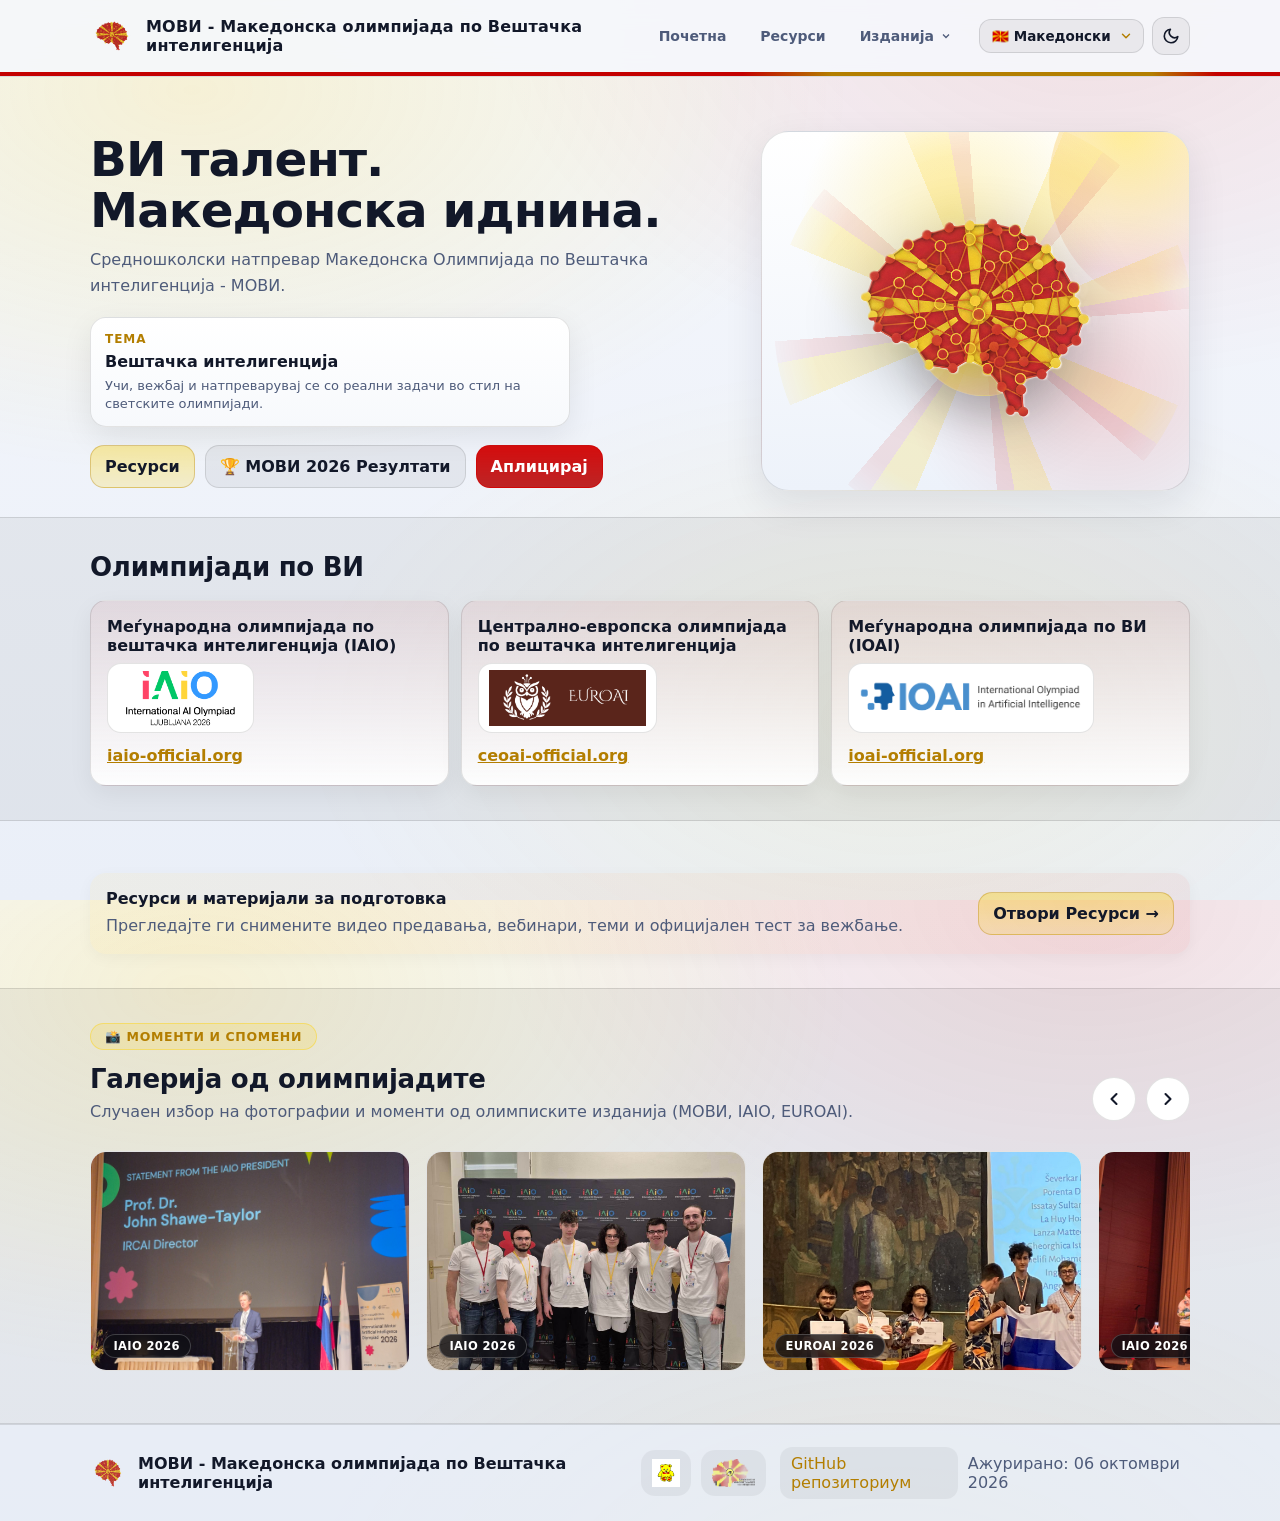
==== commit 2bd1d4e7: "Update Macedonian abbreviation to MOVI (МОВИ) across website while keeping MOAI for English" ====
--- a/index.html
+++ b/index.html
@@ -5,7 +5,7 @@
   <meta charset="utf-8" />
   <meta name="viewport" content="width=device-width, initial-scale=1" />
   <meta name="theme-color" content="#d20000" />
-  <title>MOAI - Македонска олимпијада по Вештачка интелигенција</title>
+  <title>МОВИ - Македонска олимпијада по Вештачка интелигенција</title>
   <meta name="description"
     content="Македонска олимпијада по Вештачка интелигенција — селекција на средношколци за Меѓународната олимпијада по вештачка интелигенција (IAIO)." />
 
@@ -34,7 +34,7 @@
         <img class="brand-mark" src="assets/img/logo.png" alt="Macedonian Olympiad of Artificial Intelligence logo"
           width="44" height="44" />
         <div class="brand-text">
-          <div class="brand-title" data-i18n="brand_title">MOAI - Македонска олимпијада по Вештачка интелигенција</div>
+          <div class="brand-title" data-i18n="brand_title">МОВИ - Македонска олимпијада по Вештачка интелигенција</div>
         </div>
       </div>
 
@@ -53,11 +53,11 @@
             </button>
             <div class="nav-dropdown-menu">
               <a href="moai2027.html" class="nav-dropdown-item">
-                <span>MOAI 2027</span>
+                <span data-i18n="nav_edition_2027">МОВИ 2027</span>
                 <span class="nav-dropdown-badge">2027</span>
               </a>
               <a href="mkiaio.html" class="nav-dropdown-item">
-                <span>MOAI 2026</span>
+                <span data-i18n="nav_edition_2026">МОВИ 2026</span>
                 <span class="nav-dropdown-badge">2026</span>
               </a>
 
@@ -125,7 +125,7 @@
         <div>
           <h1 data-i18n-html="hero_title">ВИ талент.<br />Македонска иднина.</h1>
           <p class="lead" data-i18n-html="hero_lead">
-            Средношколски натпревар Македонска Олимпијада по Вештачка интелигенција - MOAI.
+            Средношколски натпревар Македонска Олимпијада по Вештачка интелигенција - МОВИ.
           </p>
 
           <div class="hero-cards" role="list">
@@ -138,7 +138,7 @@
 
           <div class="cta-row">
             <a class="btn" href="resources.html" data-i18n="btn_guide">Ресурси</a>
-            <a class="btn btn-ghost" href="mkiaio.html" data-i18n="btn_edition_2026">🏆 MOAI 2026 Резултати</a>
+            <a class="btn btn-ghost" href="mkiaio.html" data-i18n="btn_edition_2026">🏆 МОВИ 2026 Резултати</a>
             <a class="btn btn-apply" href="https://forms.gle/yszPPeoZ1xobtJUf7" target="_blank" rel="noreferrer"
               data-i18n="btn_apply">Аплицирај</a>
           </div>
@@ -227,7 +227,7 @@
           <div>
             <span class="edition-badge" data-i18n="home_gallery_badge">📸 Моменти и спомени</span>
             <h2 data-i18n="home_gallery_title">Галерија од олимпијадите</h2>
-            <p class="muted" data-i18n="home_gallery_subtitle">Случаен избор на фотографии и моменти од олимписките изданија (MOAI, IAIO, EUROAI).</p>
+            <p class="muted" data-i18n="home_gallery_subtitle">Случаен избор на фотографии и моменти од олимписките изданија (МОВИ, IAIO, EUROAI).</p>
           </div>
           <div class="gallery-scroll-nav">
             <button id="gallery-scroll-left" class="gallery-nav-arrow" aria-label="Скролај лево" title="Скролај лево">
@@ -268,7 +268,7 @@
       <div class="footer-left">
         <img class="footer-mark" src="assets/img/logo.png" alt="" width="36" height="36" />
         <div>
-          <div class="footer-title" data-i18n="brand_title">MOAI - Македонска олимпијада по Вештачка интелигенција</div>
+          <div class="footer-title" data-i18n="brand_title">МОВИ - Македонска олимпијада по Вештачка интелигенција</div>
         </div>
       </div>
       <div class="footer-logos" aria-label="Partners">
@@ -297,22 +297,24 @@
     (() => {
       const translations = {
         mk: {
-          page_title: "MOAI - Македонска олимпијада по Вештачка интелигенција",
+          page_title: "МОВИ - Македонска олимпијада по Вештачка интелигенција",
           page_desc: "Македонска олимпијада по Вештачка интелигенција — селекција на средношколци за Меѓународната олимпијада по вештачка интелигенција (IAIO).",
           skip_to_content: "Прескокни до содржина",
-          brand_title: "MOAI - Македонска олимпијада по Вештачка интелигенција",
+          brand_title: "МОВИ - Македонска олимпијада по Вештачка интелигенција",
           nav_home: "Почетна",
           nav_editions: "Изданија <svg class=\"dropdown-chevron\" viewBox=\"0 0 24 24\"><polyline points=\"6 9 12 15 18 9\"></polyline></svg>",
+          nav_edition_2027: "МОВИ 2027",
+          nav_edition_2026: "МОВИ 2026",
           nav_international: "Меѓународни",
           nav_prev_editions: "Претходни изданија",
           nav_resources: "Ресурси",
           hero_title: "ВИ талент.<br />Македонска иднина.",
-          hero_lead: "Средношколски натпревар Македонска Олимпијада по Вештачка интелигенција - MOAI.",
+          hero_lead: "Средношколски натпревар Македонска Олимпијада по Вештачка интелигенција - МОВИ.",
           card_theme_kicker: "Тема",
           card_theme_title: "Вештачка интелигенција",
           card_theme_text: "Учи, вежбај и натпреварувај се со реални задачи во стил на светските олимпијади.",
           btn_guide: "Ресурси",
-          btn_edition_2026: "🏆 MOAI 2026 Резултати",
+          btn_edition_2026: "🏆 МОВИ 2026 Резултати",
           btn_apply: "Аплицирај",
           iaio_strip_text: "Меѓународна олимпијада по вештачка интелигенција",
           other_olympiads_title: 'Олимпијади по ВИ',
@@ -324,7 +326,7 @@
           home_resources_cta_btn: 'Отвори Ресурси →',
           home_gallery_badge: '📸 Моменти и спомени',
           home_gallery_title: 'Галерија од олимпијадите',
-          home_gallery_subtitle: 'Случаен избор на фотографии и моменти од олимписките изданија (MOAI, IAIO, EUROAI).',
+          home_gallery_subtitle: 'Случаен избор на фотографии и моменти од олимписките изданија (МОВИ, IAIO, EUROAI).',
           gallery_scroll_left_label: 'Скролај лево',
           gallery_scroll_right_label: 'Скролај десно',
           gallery_counter_prefix: 'Слика',
@@ -342,6 +344,8 @@
           brand_title: "MOAI - Macedonian Olympiad of Artificial Intelligence",
           nav_home: "Home",
           nav_editions: "Editions <svg class=\"dropdown-chevron\" viewBox=\"0 0 24 24\"><polyline points=\"6 9 12 15 18 9\"></polyline></svg>",
+          nav_edition_2027: "MOAI 2027",
+          nav_edition_2026: "MOAI 2026",
           nav_international: "International",
           nav_prev_editions: "Previous Editions",
           nav_resources: "Resources",
@@ -563,6 +567,14 @@
           }
         });
 
+        // Update gallery badges according to language
+        document.querySelectorAll('.home-gallery-badge').forEach((b) => {
+          const orig = b.getAttribute('data-tag');
+          if (orig) {
+            b.textContent = lang === 'en' ? orig : orig.replace('MOAI', 'МОВИ');
+          }
+        });
+
         updateLightboxCounter();
 
         if (langSelect && langSelect.value !== lang) {
@@ -643,9 +655,10 @@
           const card = document.createElement('figure');
           card.className = 'home-gallery-card';
           card.setAttribute('data-index', index);
+          const displayTag = currentLang === 'en' ? photo.tag : photo.tag.replace('MOAI', 'МОВИ');
           card.innerHTML = `
             <img src="${photo.src}" alt="${photo.alt}" loading="lazy" decoding="async" />
-            <span class="home-gallery-badge">${photo.tag}</span>
+            <span class="home-gallery-badge" data-tag="${photo.tag}">${displayTag}</span>
           `;
           card.addEventListener('click', () => {
             showPhoto(index);
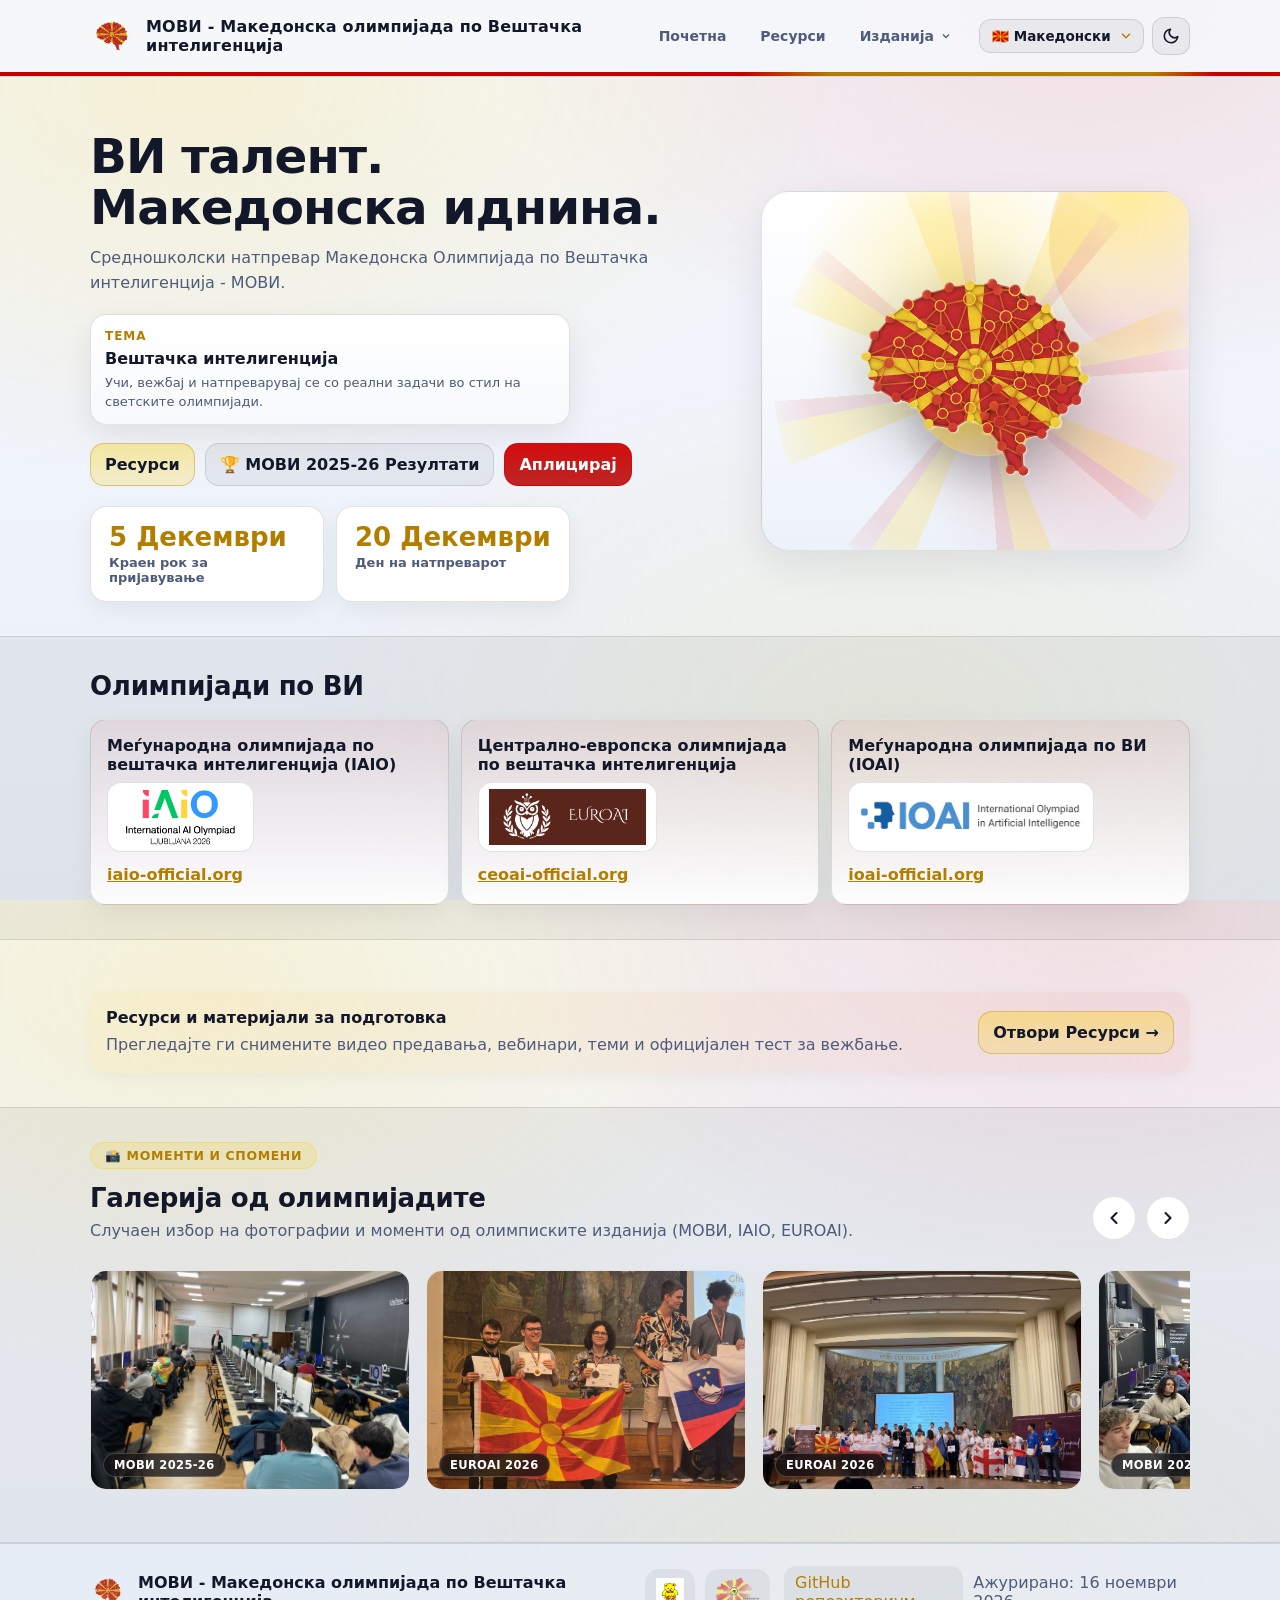
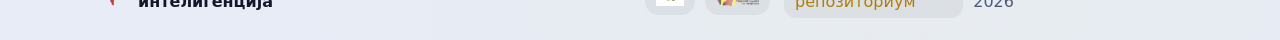
==== commit 4c918c44: "Update edition labels to 2025-26 and 2026-27, add deadlines to homepage, and update last modified da" ====
--- a/index.html
+++ b/index.html
@@ -53,12 +53,12 @@
             </button>
             <div class="nav-dropdown-menu">
               <a href="moai2027.html" class="nav-dropdown-item">
-                <span data-i18n="nav_edition_2027">МОВИ 2027</span>
-                <span class="nav-dropdown-badge">2027</span>
+                <span data-i18n="nav_edition_2027">МОВИ 2026-27</span>
+                <span class="nav-dropdown-badge" data-i18n="nav_badge_skopje">Скопје</span>
               </a>
               <a href="mkiaio.html" class="nav-dropdown-item">
-                <span data-i18n="nav_edition_2026">МОВИ 2026</span>
-                <span class="nav-dropdown-badge">2026</span>
+                <span data-i18n="nav_edition_2026">МОВИ 2025-26</span>
+                <span class="nav-dropdown-badge" data-i18n="nav_badge_skopje">Скопје</span>
               </a>
 
               <div class="nav-dropdown-divider"></div>
@@ -138,9 +138,20 @@
 
           <div class="cta-row">
             <a class="btn" href="resources.html" data-i18n="btn_guide">Ресурси</a>
-            <a class="btn btn-ghost" href="mkiaio.html" data-i18n="btn_edition_2026">🏆 МОВИ 2026 Резултати</a>
+            <a class="btn btn-ghost" href="mkiaio.html" data-i18n="btn_edition_2026">🏆 МОВИ 2025-26 Резултати</a>
             <a class="btn btn-apply" href="https://forms.gle/yszPPeoZ1xobtJUf7" target="_blank" rel="noreferrer"
               data-i18n="btn_apply">Аплицирај</a>
+          </div>
+
+          <div class="edition-stats-grid" style="grid-template-columns: repeat(auto-fit, minmax(160px, 1fr)); max-width: 480px; margin-top: 20px;">
+            <div class="stat-card">
+              <div class="stat-number" data-i18n="stat_deadline_val">5 Декември</div>
+              <div class="stat-label" data-i18n="stat_deadline">Краен рок за пријавување</div>
+            </div>
+            <div class="stat-card">
+              <div class="stat-number" data-i18n="stat_date_val">20 Декември</div>
+              <div class="stat-label" data-i18n="stat_date">Ден на натпреварот</div>
+            </div>
           </div>
         </div>
 
@@ -282,7 +293,7 @@
       <div class="footer-right">
         <a class="footer-link" href="https://github.com/dimitarmileski/MIG-AI-O" target="_blank" rel="noreferrer"
           data-i18n="footer_github">GitHub репозиториум</a>
-        <span class="muted" data-i18n="footer_updated">Ажурирано: 06 октомври 2026</span>
+        <span class="muted" data-i18n="footer_updated">Ажурирано: 16 ноември 2026</span>
       </div>
     </div>
   </footer>
@@ -303,8 +314,9 @@
           brand_title: "МОВИ - Македонска олимпијада по Вештачка интелигенција",
           nav_home: "Почетна",
           nav_editions: "Изданија <svg class=\"dropdown-chevron\" viewBox=\"0 0 24 24\"><polyline points=\"6 9 12 15 18 9\"></polyline></svg>",
-          nav_edition_2027: "МОВИ 2027",
-          nav_edition_2026: "МОВИ 2026",
+          nav_edition_2027: "МОВИ 2026-27",
+          nav_edition_2026: "МОВИ 2025-26",
+          nav_badge_skopje: "Скопје",
           nav_international: "Меѓународни",
           nav_prev_editions: "Претходни изданија",
           nav_resources: "Ресурси",
@@ -314,8 +326,12 @@
           card_theme_title: "Вештачка интелигенција",
           card_theme_text: "Учи, вежбај и натпреварувај се со реални задачи во стил на светските олимпијади.",
           btn_guide: "Ресурси",
-          btn_edition_2026: "🏆 МОВИ 2026 Резултати",
+          btn_edition_2026: "🏆 МОВИ 2025-26 Резултати",
           btn_apply: "Аплицирај",
+          stat_deadline_val: "5 Декември",
+          stat_deadline: "Краен рок за пријавување",
+          stat_date_val: "20 Декември",
+          stat_date: "Ден на натпреварот",
           iaio_strip_text: "Меѓународна олимпијада по вештачка интелигенција",
           other_olympiads_title: 'Олимпијади по ВИ',
           other_iaio_title: 'Меѓународна олимпијада по вештачка интелигенција (IAIO)',
@@ -335,7 +351,7 @@
           lightbox_next_label: 'Следна слика',
           back_to_top: "Врати се на врв",
           footer_github: 'GitHub репозиториум',
-          footer_updated: 'Ажурирано: 06 октомври 2026'
+          footer_updated: 'Ажурирано: 16 ноември 2026'
         },
         en: {
           page_title: "MOAI - Macedonian Olympiad of Artificial Intelligence",
@@ -344,8 +360,9 @@
           brand_title: "MOAI - Macedonian Olympiad of Artificial Intelligence",
           nav_home: "Home",
           nav_editions: "Editions <svg class=\"dropdown-chevron\" viewBox=\"0 0 24 24\"><polyline points=\"6 9 12 15 18 9\"></polyline></svg>",
-          nav_edition_2027: "MOAI 2027",
-          nav_edition_2026: "MOAI 2026",
+          nav_edition_2027: "MOAI 2026-27",
+          nav_edition_2026: "MOAI 2025-26",
+          nav_badge_skopje: "Skopje",
           nav_international: "International",
           nav_prev_editions: "Previous Editions",
           nav_resources: "Resources",
@@ -355,8 +372,12 @@
           card_theme_title: "Artificial Intelligence",
           card_theme_text: "Learn, practice, and compete with real tasks in the style of international olympiads.",
           btn_guide: "Resources",
-          btn_edition_2026: "🏆 MOAI 2026 Results",
+          btn_edition_2026: "🏆 MOAI 2025-26 Results",
           btn_apply: "Apply",
+          stat_deadline_val: "5 December",
+          stat_deadline: "Application Deadline",
+          stat_date_val: "20 December",
+          stat_date: "Competition Day",
           iaio_strip_text: "International AI Olympiad",
           other_olympiads_title: "AI Olympiads",
           other_iaio_title: "International AI Olympiad (IAIO)",
@@ -376,7 +397,7 @@
           lightbox_next_label: "Next image",
           back_to_top: "Back to top",
           footer_github: "GitHub repo",
-          footer_updated: "Updated: 06 October 2026"
+          footer_updated: "Updated: 16 November 2026"
         }
       };
 
@@ -448,19 +469,19 @@
         { src: "assets/img/editions/iaio%202026/IMG_8770.JPG", tag: "IAIO 2026", alt: "IAIO 2026" },
         { src: "assets/img/editions/iaio%202026/IMG_8771.JPG", tag: "IAIO 2026", alt: "IAIO 2026" },
         { src: "assets/img/editions/iaio%202026/IMG_8772.JPG", tag: "IAIO 2026", alt: "IAIO 2026" },
-        { src: "assets/img/editions/mk-iaio%202026/mk-iaio2026-1.jpg", tag: "MOAI 2026", alt: "MOAI 2026" },
-        { src: "assets/img/editions/mk-iaio%202026/mk-iaio2026-10.jpg", tag: "MOAI 2026", alt: "MOAI 2026" },
-        { src: "assets/img/editions/mk-iaio%202026/mk-iaio2026-11.jpg", tag: "MOAI 2026", alt: "MOAI 2026" },
-        { src: "assets/img/editions/mk-iaio%202026/mk-iaio2026-12.jpg", tag: "MOAI 2026", alt: "MOAI 2026" },
-        { src: "assets/img/editions/mk-iaio%202026/mk-iaio2026-13.jpg", tag: "MOAI 2026", alt: "MOAI 2026" },
-        { src: "assets/img/editions/mk-iaio%202026/mk-iaio2026-2.jpg", tag: "MOAI 2026", alt: "MOAI 2026" },
-        { src: "assets/img/editions/mk-iaio%202026/mk-iaio2026-3.jpg", tag: "MOAI 2026", alt: "MOAI 2026" },
-        { src: "assets/img/editions/mk-iaio%202026/mk-iaio2026-4.jpg", tag: "MOAI 2026", alt: "MOAI 2026" },
-        { src: "assets/img/editions/mk-iaio%202026/mk-iaio2026-5.jpg", tag: "MOAI 2026", alt: "MOAI 2026" },
-        { src: "assets/img/editions/mk-iaio%202026/mk-iaio2026-6.jpg", tag: "MOAI 2026", alt: "MOAI 2026" },
-        { src: "assets/img/editions/mk-iaio%202026/mk-iaio2026-7.jpg", tag: "MOAI 2026", alt: "MOAI 2026" },
-        { src: "assets/img/editions/mk-iaio%202026/mk-iaio2026-8.jpg", tag: "MOAI 2026", alt: "MOAI 2026" },
-        { src: "assets/img/editions/mk-iaio%202026/mk-iaio2026-9.jpg", tag: "MOAI 2026", alt: "MOAI 2026" }
+        { src: "assets/img/editions/mk-iaio%202026/mk-iaio2026-1.jpg", tag: "MOAI 2025-26", alt: "MOAI 2025-26" },
+        { src: "assets/img/editions/mk-iaio%202026/mk-iaio2026-10.jpg", tag: "MOAI 2025-26", alt: "MOAI 2025-26" },
+        { src: "assets/img/editions/mk-iaio%202026/mk-iaio2026-11.jpg", tag: "MOAI 2025-26", alt: "MOAI 2025-26" },
+        { src: "assets/img/editions/mk-iaio%202026/mk-iaio2026-12.jpg", tag: "MOAI 2025-26", alt: "MOAI 2025-26" },
+        { src: "assets/img/editions/mk-iaio%202026/mk-iaio2026-13.jpg", tag: "MOAI 2025-26", alt: "MOAI 2025-26" },
+        { src: "assets/img/editions/mk-iaio%202026/mk-iaio2026-2.jpg", tag: "MOAI 2025-26", alt: "MOAI 2025-26" },
+        { src: "assets/img/editions/mk-iaio%202026/mk-iaio2026-3.jpg", tag: "MOAI 2025-26", alt: "MOAI 2025-26" },
+        { src: "assets/img/editions/mk-iaio%202026/mk-iaio2026-4.jpg", tag: "MOAI 2025-26", alt: "MOAI 2025-26" },
+        { src: "assets/img/editions/mk-iaio%202026/mk-iaio2026-5.jpg", tag: "MOAI 2025-26", alt: "MOAI 2025-26" },
+        { src: "assets/img/editions/mk-iaio%202026/mk-iaio2026-6.jpg", tag: "MOAI 2025-26", alt: "MOAI 2025-26" },
+        { src: "assets/img/editions/mk-iaio%202026/mk-iaio2026-7.jpg", tag: "MOAI 2025-26", alt: "MOAI 2025-26" },
+        { src: "assets/img/editions/mk-iaio%202026/mk-iaio2026-8.jpg", tag: "MOAI 2025-26", alt: "MOAI 2025-26" },
+        { src: "assets/img/editions/mk-iaio%202026/mk-iaio2026-9.jpg", tag: "MOAI 2025-26", alt: "MOAI 2025-26" }
       ];
 
       function shuffleArray(array) {
--- a/assets/css/styles.css
+++ b/assets/css/styles.css
@@ -620,6 +620,35 @@
   .btn-apply{ animation: none; }
 }
 
+.apply-group {
+  display: inline-flex;
+  align-items: center;
+  gap: 10px;
+  flex-wrap: wrap;
+}
+
+.apply-deadline-tag {
+  display: inline-flex;
+  align-items: center;
+  gap: 6px;
+  padding: 8px 14px;
+  font-size: 13px;
+  font-weight: 700;
+  color: var(--text);
+  background: var(--surface-card);
+  border: 1px solid var(--border);
+  border-radius: 999px;
+  box-shadow: 0 4px 14px rgba(0,0,0,.06);
+  white-space: nowrap;
+}
+
+[data-theme="dark"] .apply-deadline-tag {
+  background: rgba(255, 210, 0, 0.09);
+  border-color: rgba(255, 210, 0, 0.28);
+  color: #fff;
+  box-shadow: 0 4px 16px rgba(0,0,0,.25);
+}
+
 .btn-ghost{
   background: var(--surface);
   color: var(--text);
